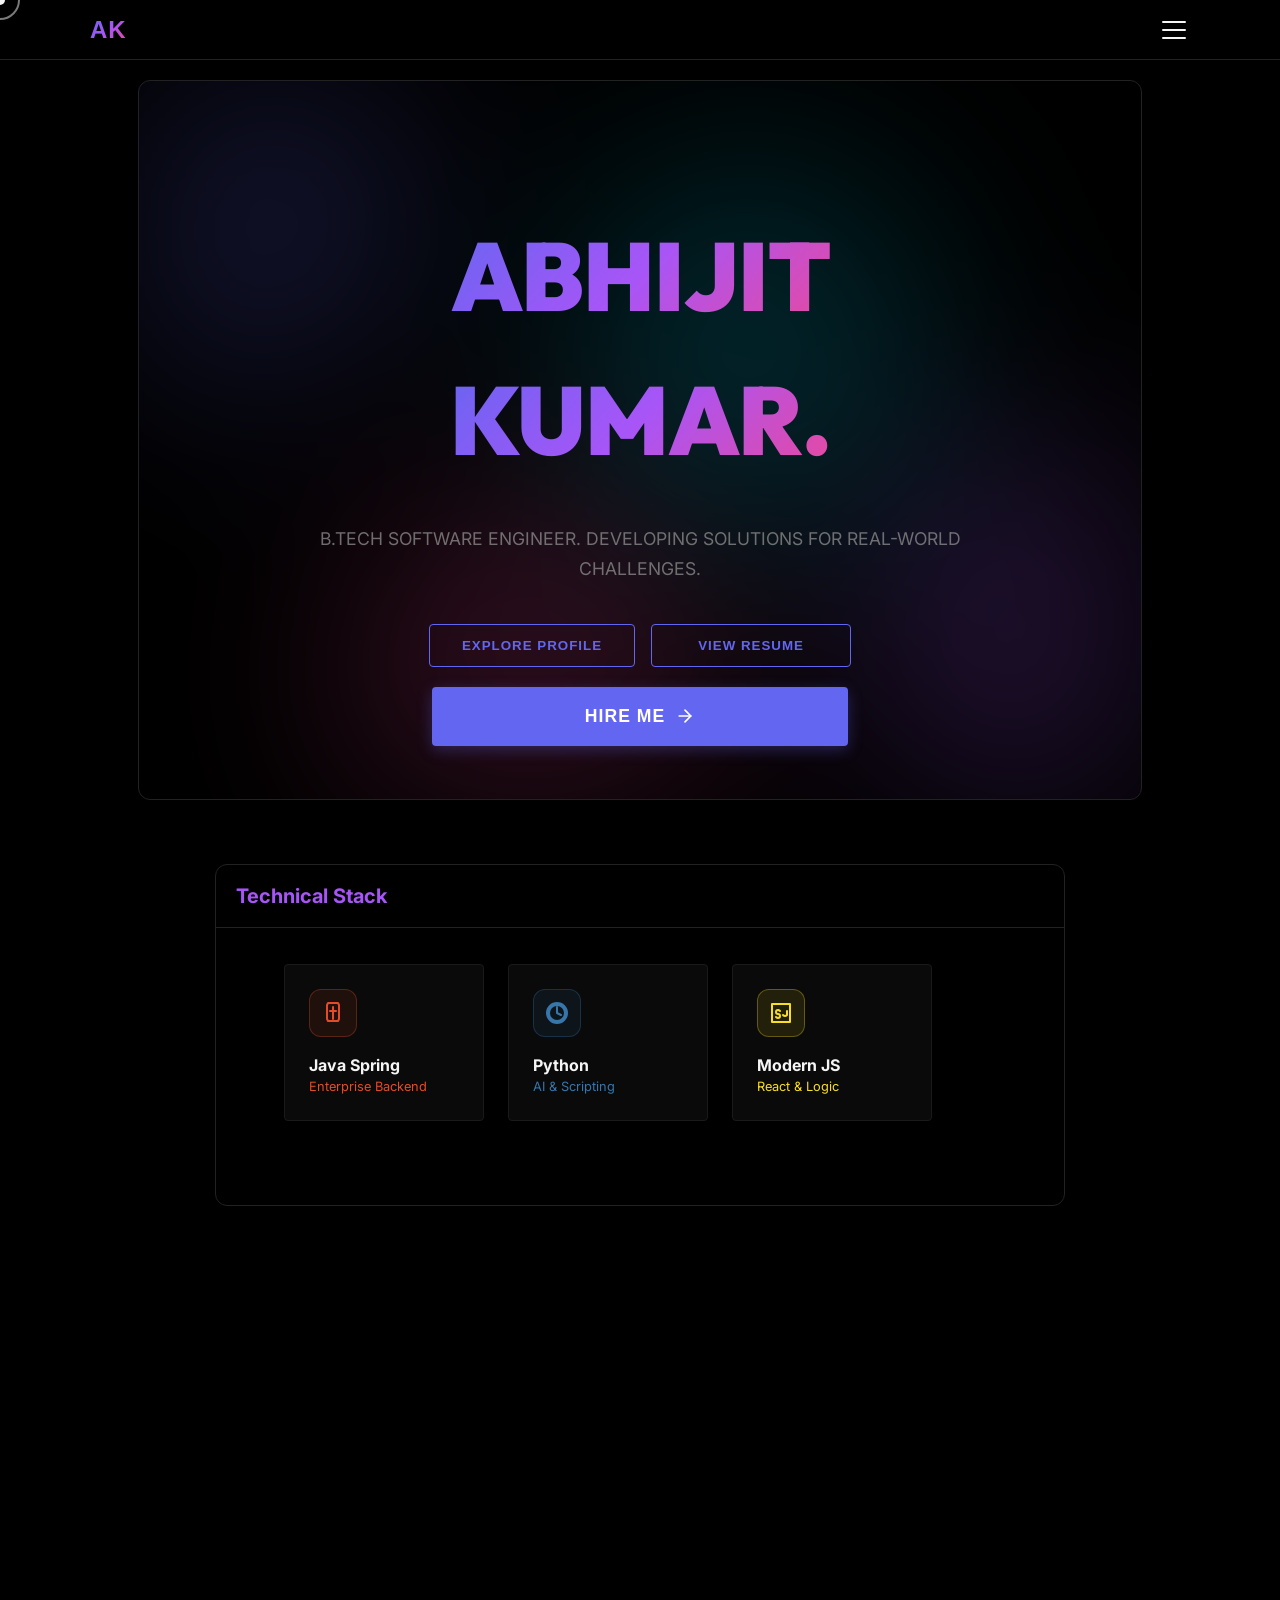
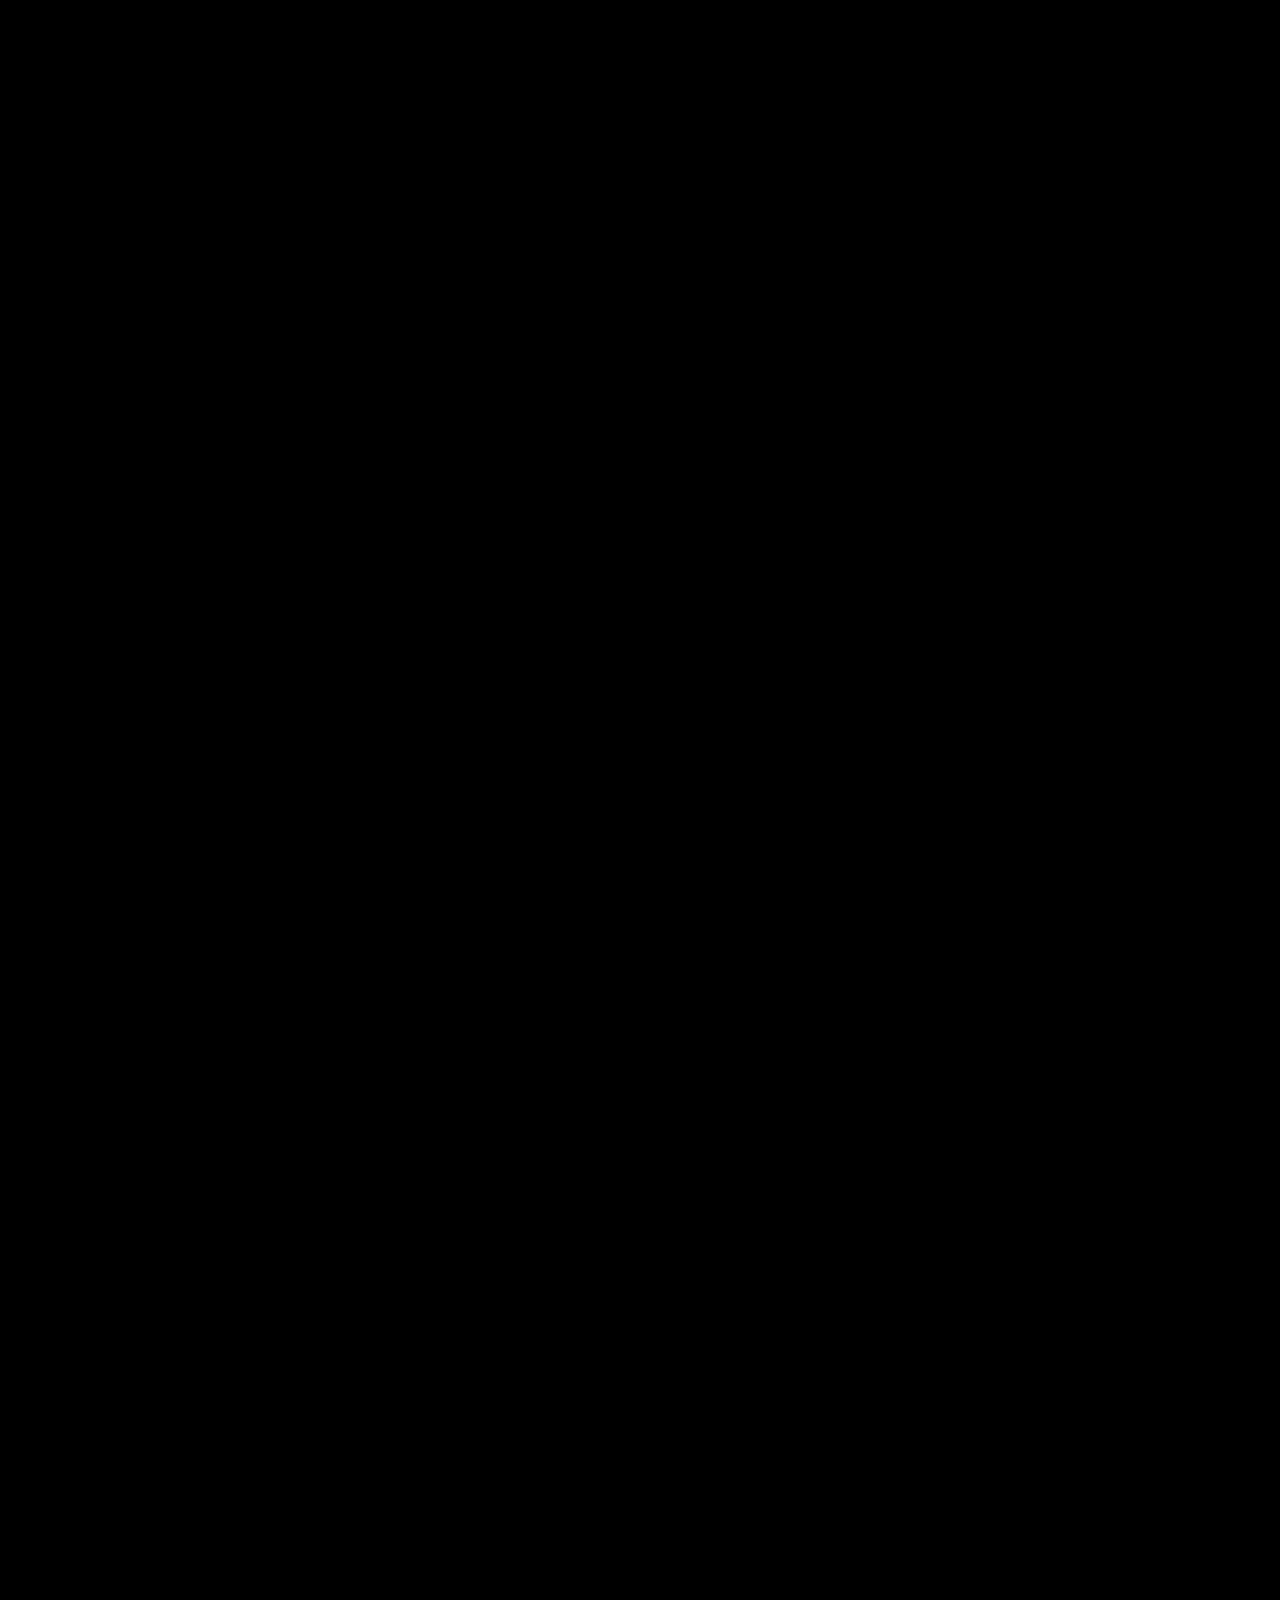
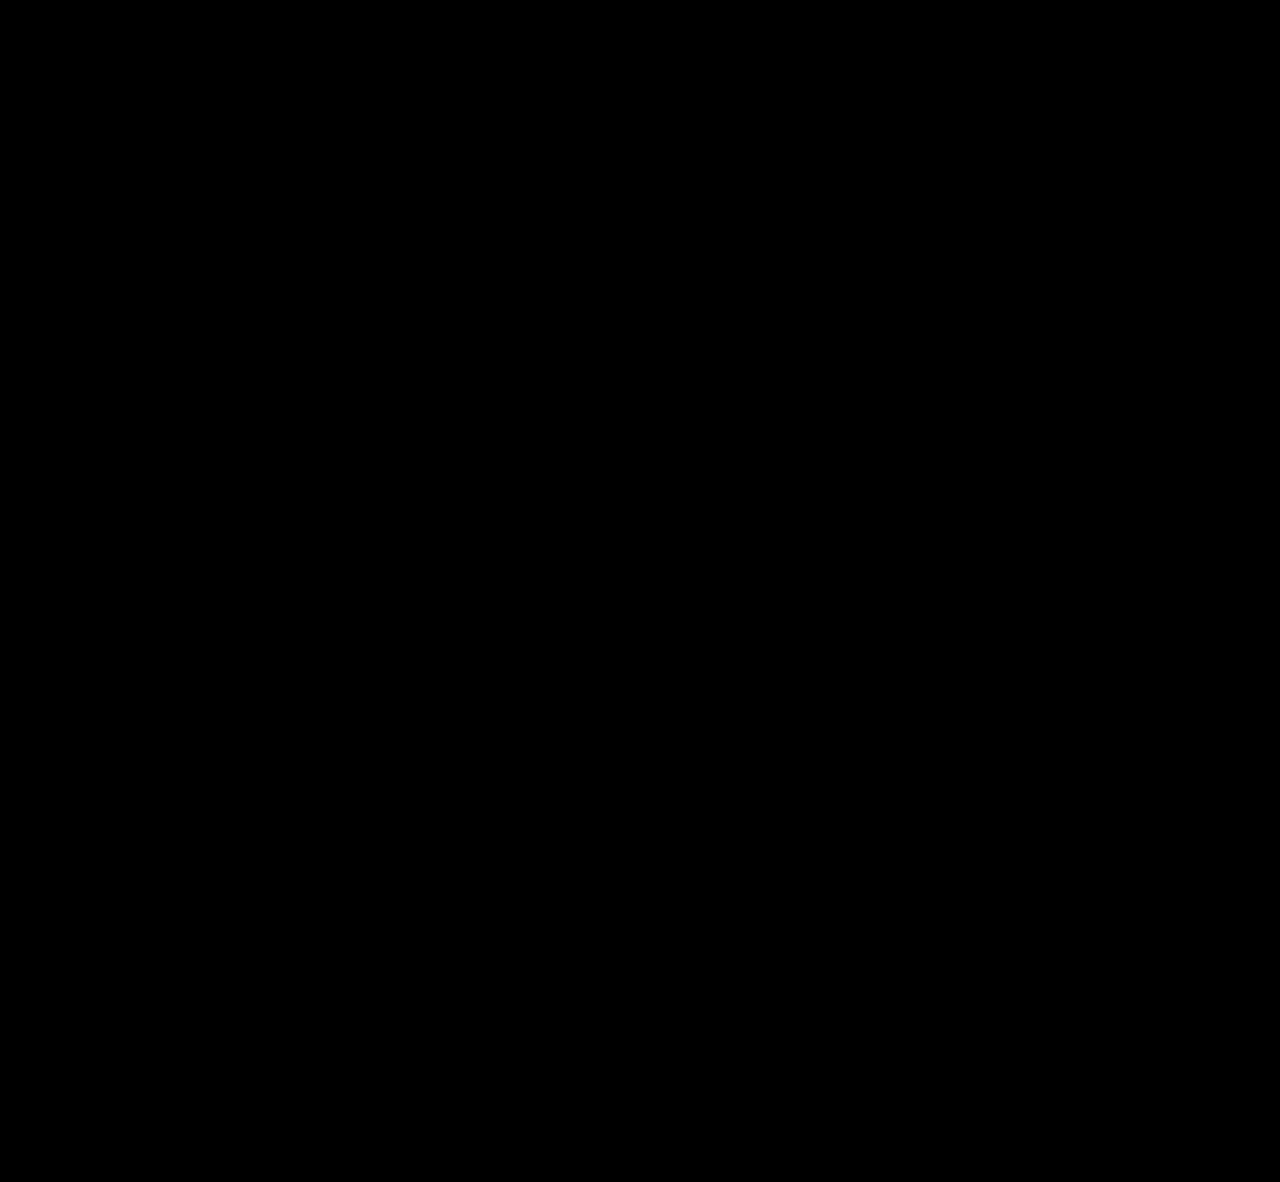
==== index.html @ a97228c0 "Add Bireena Info Tech Full Stack Developer internship certificate and projects (Enduring Welfare NGO" ====
<!DOCTYPE html>
<html lang="en">
<head>
    <meta charset="UTF-8">
    <meta name="viewport" content="width=device-width, initial-scale=1.0">
    <title>Abhijit Kumar | Software Engineer</title>
    <meta name="description" content="Professional Portfolio of Abhijit Kumar, Software Engineer">
    <link rel="stylesheet" href="index.css">
    
    <!-- Google Analytics (GA4) - Replace G-XXXXXXXXXX with your Tracking ID -->
    <!-- Place this code at the top of the <head> for best results -->
    <script async src="https://www.googletagmanager.com/gtag/js?id=G-XXXXXXXXXX"></script>
    <script>
      window.dataLayer = window.dataLayer || [];
      function gtag(){dataLayer.push(arguments);}
      gtag('js', new Date());
      gtag('config', 'G-XXXXXXXXXX');
    </script>

    <link rel="preconnect" href="https://fonts.googleapis.com">
    <link rel="preconnect" href="https://fonts.gstatic.com" crossorigin>
    <link href="https://fonts.googleapis.com/css2?family=Inter:wght@400;500;600;700;800&family=Playfair+Display:ital,wght@0,400;0,700;1,400&family=Outfit:wght@400;500;600;700;800&display=swap" rel="stylesheet">
</head>
<body class="theme-dark">
    <header class="top-nav">
        <div class="nav-container">
            <button class="logo" id="logoBtn" aria-label="View Profile">AK</button>
            <div class="nav-links">
                <!-- Hamburger Menu moved here -->
                <div class="hamburger-menu" id="hamburgerMenu">
                    <button class="hamburger-btn" id="hamburgerBtn" aria-label="Menu">
                        <span class="hamburger-line"></span>
                        <span class="hamburger-line"></span>
                        <span class="hamburger-line"></span>
                    </button>
                    <div class="hamburger-dropdown" id="hamburgerDropdown">
                        <button id="themeToggle" class="menu-action-btn" aria-label="Switch Theme">
                            <span class="theme-icon-light"><svg xmlns="http://www.w3.org/2000/svg" width="20" height="20" viewBox="0 0 24 24" fill="none" stroke="currentColor" stroke-width="2" stroke-linecap="round" stroke-linejoin="round"><circle cx="12" cy="12" r="5"></circle><line x1="12" y1="1" x2="12" y2="3"></line><line x1="12" y1="21" x2="12" y2="23"></line><line x1="4.22" y1="4.22" x2="5.64" y2="5.64"></line><line x1="18.36" y1="18.36" x2="19.78" y2="19.78"></line><line x1="1" y1="12" x2="3" y2="12"></line><line x1="21" y1="12" x2="23" y2="12"></line><line x1="4.22" y1="19.78" x2="5.64" y2="18.36"></line><line x1="18.36" y1="5.64" x2="19.78" y2="4.22"></line></svg></span>
                            <span class="theme-icon-dark"><svg xmlns="http://www.w3.org/2000/svg" width="20" height="20" viewBox="0 0 24 24" fill="none" stroke="currentColor" stroke-width="2" stroke-linecap="round" stroke-linejoin="round"><path d="M21 12.79A9 9 0 1 1 11.21 3 7 7 0 0 0 21 12.79z"></path></svg></span>
                            <span>Theme</span>
                        </button>
                        <button id="openCallbackBtnMenu" class="menu-action-btn" aria-label="Request Callback">
                            <svg xmlns="http://www.w3.org/2000/svg" width="20" height="20" viewBox="0 0 24 24" fill="none" stroke="currentColor" stroke-width="2" stroke-linecap="round" stroke-linejoin="round"><path d="M22 16.92v3a2 2 0 0 1-2.18 2 19.79 19.79 0 0 1-8.63-3.07 19.5 19.5 0 0 1-6-6 19.79 19.79 0 0 1-3.07-8.67A2 2 0 0 1 4.11 2h3a2 2 0 0 1 2 1.72 12.84 12.84 0 0 0 .7 2.81 2 2 0 0 1-.45 2.11L8.09 9.91a16 16 0 0 0 6 6l2.19-1.16a2 2 0 0 1 2.11-.45 12.84 12.84 0 0 0 2.81.7A2 2 0 0 1 22 18.92z"></path></svg>
                            <span>Callback</span>
                        </button>
                        <button id="resumeNavBtnMenu" class="menu-action-btn" aria-label="View Resume">
                            <svg xmlns="http://www.w3.org/2000/svg" width="20" height="20" viewBox="0 0 24 24" fill="none" stroke="currentColor" stroke-width="2" stroke-linecap="round" stroke-linejoin="round"><path d="M14 2H6a2 2 0 0 0-2 2v16a2 2 0 0 0 2 2h12a2 2 0 0 0 2-2V8z"></path><polyline points="14 2 14 8 20 8"></polyline><line x1="16" y1="13" x2="8" y2="13"></line><line x1="16" y1="17" x2="8" y2="17"></line><polyline points="10 9 9 9 8 9"></polyline></svg>
                            <span>Resume</span>
                        </button>
                    </div>
                </div>
            </div>
        </div>
    </header>

    <div class="app-layout">
        <!-- Hero Section (Full Width) -->
        <section class="feed-card hero hero-section">
            <div class="hero-mesh">
                <div class="mesh-ball"></div>
                <div class="mesh-ball"></div>
                <div class="mesh-ball"></div>
                <div class="mesh-ball"></div>
            </div>
            <div class="card-body hero-content">
                <h1 class="hero-title reveal-text">
                    <span class="line"><span>ABHIJIT</span></span>
                    <span class="line"><span>KUMAR.</span></span>
                </h1>
                <p class="hero-subtitle reveal-text delay-1">
                    B.TECH SOFTWARE ENGINEER. DEVELOPING SOLUTIONS FOR REAL-WORLD CHALLENGES.
                </p>
                <div class="hero-actions reveal-fade delay-2">
                    <div class="hero-secondary-row">
                        <button class="menu-btn" id="aboutNavBtnHero">EXPLORE PROFILE</button>
                        <button class="menu-btn" id="resumeNavBtnHero">VIEW RESUME</button>
                    </div>
                    <button class="menu-btn primary-action-large" id="hireMeBtnHero">
                        <span>HIRE ME</span>
                        <svg width="20" height="20" viewBox="0 0 24 24" fill="none" stroke="currentColor" stroke-width="2" stroke-linecap="round" stroke-linejoin="round" style="margin-left: 10px; transition: transform 0.3s ease;">
                            <line x1="5" y1="12" x2="19" y2="12"></line>
                            <polyline points="12 5 19 12 12 19"></polyline>
                        </svg>
                    </button>
                </div>
            </div>
        </section>

        <main class="feed-content">
            <!-- Technical Stack Card -->
            <section class="feed-card" id="skills">
                <div class="card-header">
                    <h2 style="font-size: 1.25rem;">Technical Stack</h2>
                </div>
                <div class="card-body">
                    <div class="dash-row">
                        <div class="dash-scroller">
                            <!-- Simplified App Cards for Feed -->
                            <div class="app-card" style="min-width: 200px; padding: 1.5rem;">
                                <div class="app-icon" style="width: 48px; height: 48px; border-radius: 12px; background: rgba(227, 76, 38, 0.1); border: 1px solid rgba(227, 76, 38, 0.3);">
                                    <svg width="24" height="24" viewBox="0 0 24 24" fill="none" stroke="#e34c26" stroke-width="2" stroke-linecap="round" stroke-linejoin="round"><path d="M7 2h10l1 2v14l-1 2H7l-1-2V4l1-2z"/><path d="M12 18V6"/><path d="M9 10h6"/></svg>
                                </div>
                                <div class="app-info">
                                    <h4 style="font-size: 1rem; font-weight: 700;">Java Spring</h4>
                                    <div class="app-dev" style="font-size: 0.8rem; color: #e34c26;">Enterprise Backend</div>
                                </div>
                            </div>
                            <div class="app-card" style="min-width: 200px; padding: 1.5rem;">
                                <div class="app-icon" style="width: 48px; height: 48px; border-radius: 12px; background: rgba(55, 118, 171, 0.1); border: 1px solid rgba(55, 118, 171, 0.3);">
                                    <svg width="24" height="24" viewBox="0 0 24 24" fill="none" stroke="#3776ab" stroke-width="2" stroke-linecap="round" stroke-linejoin="round"><path d="M12 2a10 10 0 1 0 10 10A10 10 0 0 0 12 2zm0 18a8 8 0 1 1 8-8 8 8 0 0 1-8 8z"/><path d="M12 6v6l4 2"/></svg>
                                </div>
                                <div class="app-info">
                                    <h4 style="font-size: 1rem; font-weight: 700;">Python</h4>
                                    <div class="app-dev" style="font-size: 0.8rem; color: #3776ab;">AI & Scripting</div>
                                </div>
                            </div>
                            <div class="app-card" style="min-width: 200px; padding: 1.5rem;">
                                <div class="app-icon" style="width: 48px; height: 48px; border-radius: 12px; background: rgba(247, 223, 30, 0.1); border: 1px solid rgba(247, 223, 30, 0.3);">
                                    <svg width="24" height="24" viewBox="0 0 24 24" fill="none" stroke="#f7df1e" stroke-width="2" stroke-linecap="round" stroke-linejoin="round"><path d="M3 3h18v18H3z"/><path d="M18 10v4s-1 1-2 1-2-1-2-1"/><path d="M11 10s-1-1-2-1-2 1-2 2 1 2 2 2h0c1 0 2 1 2 2s-1 2-2 2-2-1-2-1"/></svg>
                                </div>
                                <div class="app-info">
                                    <h4 style="font-size: 1rem; font-weight: 700;">Modern JS</h4>
                                    <div class="app-dev" style="font-size: 0.8rem; color: #f7df1e;">React & Logic</div>
                                </div>
                            </div>
                        </div>
                    </div>
                </div>
            </section>

            <!-- Experience Card -->
            <section class="feed-card" id="experience">
                <div class="card-header" style="display: flex; justify-content: space-between; align-items: center; flex-wrap: wrap; gap: 0.5rem;">
                    <h2 style="font-size: 1.25rem;">Experience</h2>
                    <span style="font-size: 0.75rem; color: var(--accent-color); font-weight: 600; background: rgba(99, 102, 241, 0.12); padding: 3px 10px; border-radius: 20px; border: 1px solid rgba(99, 102, 241, 0.3);">Verified Internship</span>
                </div>
                <div class="card-body">
                    <div style="padding: 1.5rem; border: 1px solid var(--card-border); border-radius: 12px; background: var(--glass-bg);">
                        <div style="display: flex; justify-content: space-between; align-items: flex-start; flex-wrap: wrap; gap: 1rem; margin-bottom: 1rem;">
                            <div>
                                <h3 style="font-size: 1.2rem; font-weight: 700; margin-bottom: 0.25rem;">Full Stack Developer Intern</h3>
                                <div style="color: var(--accent-color); font-weight: 600; font-size: 1.05rem;">Bireena Info Tech Co.</div>
                                <div style="color: var(--text-muted); font-size: 0.85rem; margin-top: 4px;">01 July 2026 – 30 August 2026 (2 Months) • Cert ID: BR2K26FSD031</div>
                            </div>
                            <div style="display: flex; gap: 0.6rem; flex-wrap: wrap;">
                                <button class="menu-btn" id="openBireenaModalBtn" style="padding: 0.5rem 1rem; font-size: 0.8rem; border-radius: 6px; cursor: pointer; display: inline-flex; align-items: center; gap: 0.4rem; background: rgba(99, 102, 241, 0.15); border: 1px solid var(--accent-color); color: var(--text-color);">
                                    <svg xmlns="http://www.w3.org/2000/svg" width="15" height="15" viewBox="0 0 24 24" fill="none" stroke="currentColor" stroke-width="2" stroke-linecap="round" stroke-linejoin="round"><circle cx="11" cy="11" r="8"></circle><line x1="21" y1="21" x2="16.65" y2="16.65"></line><line x1="11" y1="8" x2="11" y2="14"></line><line x1="8" y1="11" x2="14" y2="11"></line></svg>
                                    <span>Preview Certificate</span>
                                </button>
                                <a href="Bireena_Internship_Certificate.pdf" target="_blank" class="menu-btn" style="padding: 0.5rem 1rem; font-size: 0.8rem; border-radius: 6px; display: inline-flex; align-items: center; gap: 0.4rem; background: var(--glass-bg); border: 1px solid var(--card-border); color: var(--text-muted); text-decoration: none;">
                                    <svg xmlns="http://www.w3.org/2000/svg" width="15" height="15" viewBox="0 0 24 24" fill="none" stroke="currentColor" stroke-width="2" stroke-linecap="round" stroke-linejoin="round"><path d="M14 2H6a2 2 0 0 0-2 2v16a2 2 0 0 0 2 2h12a2 2 0 0 0 2-2V8z"></path><polyline points="14 2 14 8 20 8"></polyline><line x1="16" y1="13" x2="8" y2="13"></line><line x1="16" y1="17" x2="8" y2="17"></line><polyline points="10 9 9 9 8 9"></polyline></svg>
                                    <span>PDF</span>
                                </a>
                            </div>
                        </div>
                        <ul style="list-style-type: disc; padding-left: 1.5rem; color: var(--text-muted); font-size: 0.95rem;">
                            <li style="margin-bottom: 0.5rem;">Completed 2-month Full Stack Developer Internship with recognition for outstanding performance and dedication.</li>
                            <li style="margin-bottom: 0.5rem;">Developed full-stack web platform for <strong>Enduring Welfare Organisation NGO</strong> (community outreach, initiatives, and admin system).</li>
                            <li style="margin-bottom: 0.5rem;">Designed and implemented responsive web platform for <strong>Soohagan Silk</strong>.</li>
                        </ul>
                    </div>
                </div>
            </section>

            <!-- Projects Card -->
            <section class="feed-card" id="projects">
                <div class="card-header">
                    <h2 style="font-size: 1.25rem;">Selected Projects</h2>
                </div>
                <div class="card-body">
                    <div class="bento-grid">
                        <a href="https://student-dashboard-sage.vercel.app/" target="_blank" class="bento-item reveal-fade" style="transition-delay: 0.1s; display: block; grid-column: span 1; grid-row: span 2;">
                            <img src="https://images.unsplash.com/photo-1454165804606-c3d57bc86b40?auto=format&fit=crop&q=80" alt="Student Dashboard" class="item-image">
                            <div class="bento-overlay">
                                <span class="bento-tag">Web App</span>
                                <h3 style="font-size: 1.2rem; margin-top: 0.5rem; color: white;">Student Dashboard</h3>
                            </div>
                        </a>
                        <a href="https://she-can-foundation-app.vercel.app/" target="_blank" class="bento-item reveal-fade" style="transition-delay: 0.2s; display: block; grid-column: span 1; grid-row: span 2;">
                            <img src="https://images.unsplash.com/photo-1522202176988-66273c2fd55f?auto=format&fit=crop&q=80" alt="She Can Foundation App" class="item-image">
                            <div class="bento-overlay">
                                <span class="bento-tag">Web App</span>
                                <h3 style="font-size: 1.2rem; margin-top: 0.5rem; color: white;">She Can Foundation App</h3>
                            </div>
                        </a>
                        <a href="https://college-compass-iota.vercel.app/" target="_blank" class="bento-item reveal-fade" style="transition-delay: 0.3s; display: block; grid-column: span 1; grid-row: span 2;">
                            <img src="https://images.unsplash.com/photo-1541339907198-e08756dedf3f?auto=format&fit=crop&q=80" alt="College Compass" class="item-image">
                            <div class="bento-overlay">
                                <span class="bento-tag">Web App</span>
                                <h3 style="font-size: 1.2rem; margin-top: 0.5rem; color: white;">College Compass</h3>
                            </div>
                        </a>
                        <a href="https://abhijit-euon.free.nf/" target="_blank" class="bento-item reveal-fade" style="transition-delay: 0.4s; display: block; grid-column: span 1; grid-row: span 2;">
                            <img src="https://images.unsplash.com/photo-1555066931-4365d14bab8c?auto=format&fit=crop&q=80" alt="TaskMaster PHP Project" class="item-image">
                            <div class="bento-overlay">
                                <span class="bento-tag">Web App</span>
                                <h3 style="font-size: 1.2rem; margin-top: 0.5rem; color: white;">TaskMaster PHP System</h3>
                            </div>
                        </a>
                        <a href="https://upi-payment-app-puce.vercel.app/" target="_blank" class="bento-item reveal-fade" style="transition-delay: 0.5s; display: block; grid-column: span 1; grid-row: span 2;">
                            <img src="https://images.unsplash.com/photo-1556742049-0cfed4f6a45d?auto=format&fit=crop&q=80" alt="UPI Payment App" class="item-image">
                            <div class="bento-overlay">
                                <span class="bento-tag">Web App</span>
                                <h3 style="font-size: 1.2rem; margin-top: 0.5rem; color: white;">UPI Payment App</h3>
                            </div>
                        </a>
                    </div>
                </div>
            </section>

            <!-- Certifications Card -->
            <section class="feed-card" id="certs">
                <div class="card-header">
                    <h2 style="font-size: 1.25rem;">Certifications & Achievements</h2>
                </div>
                <div class="card-body">
                    <div class="cert-grid" style="grid-template-columns: 1fr; gap: 1rem; padding: 0;">
                        <!-- Bireena Internship Certificate -->
                        <div class="cert-card" style="padding: 1rem; gap: 1rem; display: flex; align-items: center; justify-content: space-between; flex-wrap: wrap;">
                            <div style="display: flex; align-items: center; gap: 1rem; flex: 1; min-width: 260px;">
                                <div class="cert-icon" style="width: 44px; height: 44px; border-radius: 10px; background: rgba(99, 102, 241, 0.15); border: 1px solid rgba(99, 102, 241, 0.3); display: flex; align-items: center; justify-content: center; flex-shrink: 0; color: var(--accent-color);">
                                    <svg xmlns="http://www.w3.org/2000/svg" width="22" height="22" viewBox="0 0 24 24" fill="none" stroke="currentColor" stroke-width="2" stroke-linecap="round" stroke-linejoin="round"><circle cx="12" cy="8" r="7"></circle><polyline points="8.21 13.89 7 23 12 20 17 23 15.79 13.88"></polyline></svg>
                                </div>
                                <div class="cert-info">
                                    <div style="display: flex; align-items: center; gap: 0.5rem; flex-wrap: wrap;">
                                        <h3 style="font-size: 1rem; font-weight: 700; margin: 0;">Full Stack Developer Internship</h3>
                                        <span style="font-size: 0.7rem; padding: 2px 6px; border-radius: 4px; background: rgba(99, 102, 241, 0.2); color: var(--accent-color); font-weight: 600;">BR2K26FSD031</span>
                                    </div>
                                    <p style="font-size: 0.82rem; margin-top: 0.2rem; margin-bottom: 0; color: var(--text-muted);">Bireena Info Tech Co. • Issued 03/09/2026 (ISO 9001:2015 & AICTE recognized)</p>
                                </div>
                            </div>
                            <div style="display: flex; gap: 0.5rem; align-items: center;">
                                <button class="menu-btn" id="openBireenaModalBtn2" style="padding: 0.4rem 0.8rem; font-size: 0.75rem; border-radius: 6px; cursor: pointer; border: 1px solid var(--accent-color); background: rgba(99, 102, 241, 0.1); color: var(--accent-color);">Preview</button>
                                <a href="Bireena_Internship_Certificate.pdf" target="_blank" class="cert-link" style="font-size: 0.75rem; padding: 0.4rem 0.8rem; border-radius: 6px; border: 1px solid var(--card-border); background: var(--glass-bg); color: var(--text-color); display: inline-flex; align-items: center; gap: 4px; text-decoration: none;">PDF ↗</a>
                            </div>
                        </div>
                        <!-- New Cert -->
                        <a href="https://www.naukri.com/campus/certificates/nc_ai_ncat_participation_may_2026/v0/6a19a32ee34d6b76d03a00de?utm_source=certificate&utm_medium=copy&utm_campaign=6a19a32ee34d6b76d03a00de" target="_blank" class="cert-card" style="padding: 1rem; gap: 1rem;">
                            <div class="cert-icon" style="width: 40px; height: 40px;">
                                <svg xmlns="http://www.w3.org/2000/svg" width="20" height="20" viewBox="0 0 24 24" fill="none" stroke="currentColor" stroke-width="2" stroke-linecap="round" stroke-linejoin="round"><circle cx="12" cy="8" r="7"></circle><polyline points="8.21 13.89 7 23 12 20 17 23 15.79 13.88"></polyline></svg>
                            </div>
                            <div class="cert-info">
                                <h3 style="font-size: 1rem;">NCAT AI Participation</h3>
                                <p style="font-size: 0.8rem; margin-bottom: 0.2rem;">Naukri Campus</p>
                                <span class="cert-link" style="font-size: 0.7rem;">View →</span>
                            </div>
                        </a>
                        <!-- Cert 1 -->
                        <a href="https://verify.skilljar.com/c/as6feweidp5k" target="_blank" class="cert-card" style="padding: 1rem; gap: 1rem;">
                            <div class="cert-icon" style="width: 40px; height: 40px;">
                                <svg xmlns="http://www.w3.org/2000/svg" width="20" height="20" viewBox="0 0 24 24" fill="none" stroke="currentColor" stroke-width="2" stroke-linecap="round" stroke-linejoin="round"><path d="M22 10v6M2 10l10-5 10 5-10 5z"></path><path d="M6 12v5c3 3 9 3 12 0v-5"></path></svg>
                            </div>
                            <div class="cert-info">
                                <h3 style="font-size: 1rem;">AI Fluency for Students</h3>
                                <p style="font-size: 0.8rem; margin-bottom: 0.2rem;">Skilljar</p>
                                <span class="cert-link" style="font-size: 0.7rem;">View →</span>
                            </div>
                        </a>
                        <!-- Cert 2 -->
                        <a href="https://www.testdome.com/certificates/ae6193798d3343188b459499fd7c4728" target="_blank" class="cert-card" style="padding: 1rem; gap: 1rem;">
                            <div class="cert-icon" style="width: 40px; height: 40px;">
                                <svg xmlns="http://www.w3.org/2000/svg" width="20" height="20" viewBox="0 0 24 24" fill="none" stroke="currentColor" stroke-width="2" stroke-linecap="round" stroke-linejoin="round"><path d="M21.21 15.89A10 10 0 1 1 8 2.83"></path><path d="M22 12A10 10 0 0 0 12 2v10z"></path></svg>
                            </div>
                            <div class="cert-info">
                                <h3 style="font-size: 1rem;">Power BI Certification</h3>
                                <p style="font-size: 0.8rem; margin-bottom: 0.2rem;">TestDome / Silver Level</p>
                                <span class="cert-link" style="font-size: 0.7rem;">View →</span>
                            </div>
                        </a>
                        <!-- Cert 3 -->
                        <a href="DATA_STRUCTURES_WITH_C.pdf" target="_blank" class="cert-card" style="padding: 1rem; gap: 1rem;">
                            <div class="cert-icon" style="width: 40px; height: 40px;">
                                <svg xmlns="http://www.w3.org/2000/svg" width="20" height="20" viewBox="0 0 24 24" fill="none" stroke="currentColor" stroke-width="2" stroke-linecap="round" stroke-linejoin="round"><path d="M22 19a2 2 0 0 1-2 2H4a2 2 0 0 1-2-2V5a2 2 0 0 1 2-2h5l2 3h9a2 2 0 0 1 2 2z"></path></svg>
                            </div>
                            <div class="cert-info">
                                <h3 style="font-size: 1rem;">Data Structures & Algorithms</h3>
                                <p style="font-size: 0.8rem; margin-bottom: 0.2rem;">IIT Kanpur / Verified Certificate</p>
                                <span class="cert-link" style="font-size: 0.7rem;">View PDF →</span>
                            </div>
                        </a>
                        <!-- Cert 4 -->
                        <a href="https://verify.skilljar.com/c/d6q5dm5xwsok" target="_blank" class="cert-card" style="padding: 1rem; gap: 1rem;">
                            <div class="cert-icon" style="width: 40px; height: 40px;">
                                <svg xmlns="http://www.w3.org/2000/svg" width="20" height="20" viewBox="0 0 24 24" fill="none" stroke="currentColor" stroke-width="2" stroke-linecap="round" stroke-linejoin="round"><circle cx="12" cy="12" r="10"></circle><path d="M12 8v4"></path><path d="M12 16h.01"></path></svg>
                            </div>
                            <div class="cert-info">
                                <h3 style="font-size: 1rem;">Claude 101 Certification</h3>
                                <p style="font-size: 0.8rem; margin-bottom: 0.2rem;">Anthropic / Skilljar</p>
                                <span class="cert-link" style="font-size: 0.7rem;">Verify →</span>
                            </div>
                        </a>
                    </div>
                </div>
            </section>
            <!-- Replaced sections below -->
            <!-- Analytics Dashboard (moved from sidebar) -->
            <section class="feed-card">
                <div class="card-header">
                    <h3 style="font-size: 1rem;">Analytics Dashboard</h3>
                </div>
                <div class="card-body">
                    <div class="dash-row" style="margin-bottom: 1rem;">
                        <div class="stat-item">
                            <span>GitHub Contributions</span>
                            <span class="stat-value">842</span>
                        </div>
                        <div style="height: 4px; background: #30363d; border-radius: 2px; margin-top: 8px;">
                            <div style="width: 80%; height: 100%; background: var(--primary-gradient); border-radius: 2px;"></div>
                        </div>
                    </div>
                    <div class="dash-row">
                        <div class="stat-item">
                            <span>Skill Proficiency</span>
                            <span class="stat-value">92%</span>
                        </div>
                        <div style="height: 4px; background: #30363d; border-radius: 2px; margin-top: 8px;">
                            <div style="width: 92%; height: 100%; background: var(--secondary-gradient); border-radius: 2px;"></div>
                        </div>
                    </div>
                </div>
            </section>

            <section class="feed-card">
                <div class="card-header">
                    <h3 style="font-size: 1rem;">Let's Connect</h3>
                </div>
                <div class="card-body">
                    <p style="font-size: 0.85rem; color: var(--text-muted); margin-bottom: 1rem;">Open to opportunities and collaboration.</p>
                    <button class="menu-btn" id="contactNavBtn" style="width: 100%; padding: 0.8rem; border: 1px solid var(--card-border); background: var(--glass-bg); color: var(--text-color); border-radius: 8px; cursor: pointer;">Contact Info</button>
                </div>
            </section>
        </main>
    </div>

    <!-- Modal Base Overlays -->
    <!-- The About Modal -->
    <div class="about-modal" id="aboutModal">
        <div class="modal-overlay" id="modalOverlay"></div>
        <div class="modal-content">
            <button class="modal-close" id="modalClose">&times;</button>
            <div class="modal-body">
                <div class="modal-image">
                    <img src="profile.jpg" alt="Abhijit Kumar" id="profileImage">
                </div>
                <div class="modal-info">
                    <h3 class="modal-name">Abhijit Kumar</h3>
                    <p class="modal-bio">Aspiring Software Engineer pursuing B.Tech in Computer Science with strong academic performance. Interested in applying programming knowledge to develop solutions for real-world challenges. Skilled in analytical thinking, problem-solving, and continuous learning.</p>
                    <div class="modal-details">
                        <div class="detail-group">
                            <h4>Education</h4>
                            <p>B.Tech in CSE<br>Mangalmay Institute of Technology<br>2024 - 2028</p>
                        </div>
                        <div class="detail-group">
                            <h4>Skills</h4>
                            <p>C, Java, Python, C++, HTML, Tailwind CSS, JS, Spring Boot, MySQL, Microsoft Power BI</p>
                        </div>
                    </div>
                </div>
            </div>
        </div>
    </div>

    <!-- Callback Modal -->
    <div class="about-modal" id="callbackModal">
        <div class="modal-overlay"></div>
        <div class="modal-content" style="max-width: 500px; max-height: 85vh; overflow-y: auto; padding: 0;">
            <button class="modal-close tooltip-close" style="top: 15px; right: 20px;">&times;</button>
            
            <div style="padding: 2.5rem 2rem;">
                <h2 class="section-title" style="margin-bottom: 0.5rem; border: none; font-size: 2rem; background: var(--text-gradient); -webkit-background-clip: text; -webkit-text-fill-color: transparent; background-clip: text;">Hire me form</h2>
                <p style="color: var(--text-muted); margin-bottom: 2rem; font-size: 0.9rem;">Fill out this brief form to start our collaboration.</p>
                
                <form id="googleHireMeForm" class="callback-form" action="https://docs.google.com/forms/d/e/1FAIpQLSf5RJboWZM5Mke0BjrHjiFB9pN4AtQqiIjN-tirnK740-Ofyg/formResponse" method="POST" target="hidden_iframe">
                    <!-- Required Hidden Fields -->
                    <input type="hidden" name="fvv" value="1">
                    <input type="hidden" name="pageHistory" value="0">
                    
                    <!-- Section 1: Contact Details -->
                    <div class="form-section">
                        <h3 class="form-section-head">Contact Details</h3>
                        <div class="form-group">
                            <label for="gh-name">Full Name *</label>
                            <input type="text" id="gh-name" name="entry.983177884" required placeholder="John Doe">
                        </div>
                        <div class="form-group">
                            <label for="gh-company">Company / Organization *</label>
                            <input type="text" id="gh-company" name="entry.1670445953" required placeholder="Company Name">
                        </div>
                        <div class="form-row">
                            <div class="form-group">
                                <label for="gh-email">Email Address *</label>
                                <input type="email" id="gh-email" name="entry.786384584" required placeholder="email@example.com">
                            </div>
                            <div class="form-group">
                                <label for="gh-phone">Phone (Optional)</label>
                                <input type="tel" id="gh-phone" name="entry.898887050" placeholder="+1 234 567 8900">
                            </div>
                        </div>
                    </div>

                    <!-- Section 2: Project Specifications -->
                    <div class="form-section">
                        <h3 class="form-section-head">Project Specifications</h3>
                        <div class="form-group">
                            <label>Services Required *</label>
                            <div class="custom-checkbox-group">
                                <label class="custom-check"><input type="checkbox" name="entry.1051866796" value="Web Design & Development"><span>Web Development</span></label>
                                <label class="custom-check"><input type="checkbox" name="entry.1051866796" value="Mobile App Development (iOS/Android)"><span>Mobile Apps</span></label>
                                <label class="custom-check"><input type="checkbox" name="entry.1051866796" value="Graphic Design/Branding"><span>Branding</span></label>
                                <label class="custom-check"><input type="checkbox" name="entry.1051866796" value="UI/UX Consulting"><span>UI/UX</span></label>
                                <label class="custom-check"><input type="checkbox" name="entry.1051866796" value="Content Creation/Copywriting"><span>Copywriting</span></label>
                                <label class="custom-check"><input type="checkbox" name="entry.1051866796" value="Other (Please specify in the project details)"><span>Other</span></label>
                            </div>
                        </div>

                        <div class="form-row">
                            <div class="form-group">
                                <label for="gh-date">Target Start Date *</label>
                                <input type="date" id="gh-date" name="entry.882750652" required>
                            </div>
                            <div class="form-group">
                                <label for="gh-source">How did you find me? *</label>
                                <select id="gh-source" name="entry.1382459980" required>
                                    <option value="" disabled selected>Select option</option>
                                    <option value="Referral from a contact">Referral</option>
                                    <option value="Social Media (LinkedIn, Instagram, etc.)">Social Media</option>
                                    <option value="Search Engine (Google, Bing, etc.)">Search Engine</option>
                                    <option value="Online Portfolio Site (Behance, Dribbble, etc.)">Online Portfolio</option>
                                    <option value="Former Client">Former Client</option>
                                    <option value="Other">Other</option>
                                </select>
                            </div>
                        </div>
                    </div>

                    <!-- Section 3: Timeline & Budget -->
                    <div class="form-section">
                        <h3 class="form-section-head">Timeline & Budget</h3>
                        <div class="form-group">
                            <label>Project Budget *</label>
                            <div class="custom-radio-group">
                                <label class="custom-radio"><input type="radio" name="entry.1178728037" value="Under $500" required><span>Under $500</span></label>
                                <label class="custom-radio"><input type="radio" name="entry.1178728037" value="$500 - $2,500"><span>$500-$2.5k</span></label>
                                <label class="custom-radio"><input type="radio" name="entry.1178728037" value="$2,501 - $7,000"><span>$2.5k-$7k</span></label>
                                <label class="custom-radio"><input type="radio" name="entry.1178728037" value="I'm not sure yet / Requesting a quote"><span>Not sure</span></label>
                            </div>
                        </div>

                        <div class="form-group">
                            <div style="display: flex; justify-content: space-between; align-items: center; margin-bottom: 0.5rem;">
                                <label>Urgency Level (1-10) *</label>
                                <span id="urgencyValue" style="color: var(--accent-color); font-weight: 700; font-size: 0.8rem;">5 - Normal</span>
                            </div>
                            <input type="range" id="gh-urgency" name="entry.1271196650" min="1" max="10" value="5" class="custom-slider">
                        </div>
                    </div>

                    <!-- Section 4: Project Info -->
                    <div class="form-section" style="border: none;">
                        <h3 class="form-section-head">Additional Information</h3>
                        <div class="form-group" style="margin-bottom: 0;">
                            <label for="gh-info">Project Details *</label>
                            <textarea id="gh-info" name="entry.1947214904" required placeholder="Tell me about your project, goals, and any specific requirements..." style="resize: none; height: 100px;"></textarea>
                        </div>
                    </div>
                    
                    <button type="submit" class="submit-btn hire-submit-btn" style="width: 100%; padding: 1.1rem; background: var(--primary-gradient); color: white; border: none; border-radius: 8px; font-weight: 700; font-size: 1rem; margin-top: 2rem; cursor: pointer; transition: all 0.3s ease;">
                        SEND INQUIRY
                    </button>
                </form>
            </div>

            <!-- Success Message Overlay -->
            <div id="formSuccessMessage" class="form-success-overlay" style="display: none;">
                <div class="success-content">
                    <div class="success-icon">✓</div>
                    <h3>Success!</h3>
                    <p>Your inquiry has been sent to my Google Form. I'll review it and reach out shortly.</p>
                    <button class="menu-btn" onclick="document.getElementById('callbackModal').classList.remove('active'); document.body.style.overflow = '';">CLOSE</button>
                </div>
            </div>
        </div>
    </div>

    <!-- Resume Modal -->
    <div class="about-modal" id="resumeModal">
        <div class="modal-overlay"></div>
        <div class="modal-content resume-modal-content">
            <button class="modal-close">&times;</button>
            <div class="resume-container">
                <header class="resume-header">
                    <h1>ABHIJIT KUMAR</h1>
                    <p class="resume-subtitle">Software Engineer</p>
                </header>
                
                <div class="resume-grid">
                    <aside class="resume-sidebar">
                        <section class="resume-section">
                            <h3>CONTACT</h3>
                            <ul class="resume-contact-list">
                                <li><span class="icon">📧</span> work.abhijit.27@gmail.com</li>
                                <li><span class="icon">📍</span> Greater Noida, UP</li>
                                <li><span class="icon">🔗</span> <a href="https://www.linkedin.com/in/abhijit-kumar-713827284" target="_blank">linkedin.com/abhijit-kumar</a></li>
                                <li><span class="icon">🐙</span> <a href="https://github.com/Abhijiteuon" target="_blank">github.com/Abhijiteuon</a></li>
                            </ul>
                        </section>

                        <section class="resume-section">
                            <h3>EDUCATION</h3>
                            <p><strong>Mangalmay Institute of Engineering and Technology, Aktu</strong></p>
                            <p>2024 - 2028</p>
                            <p>B.Tech in CSE</p>
                        </section>

                        <section class="resume-section">
                            <h3>AWARDS & CERTIFICATIONS</h3>
                            <ul class="resume-list">
                                <li>Full Stack Developer Internship Certificate (Bireena Info Tech Co. - BR2K26FSD031)</li>
                                <li>NCAT AI Participation (Naukri Campus)</li>
                                <li>AI fluency for students</li>
                                <li>Power BI Certification (TestDome)</li>
                                <li>C Programming Certification (TestDome)</li>
                            </ul>
                        </section>
                    </aside>

                    <article class="resume-main">
                        <section class="resume-section">
                            <h3>PROFILE</h3>
                            <p>Aspiring Software Engineer pursuing B.Tech in Computer Science with strong academic performance. Interested in applying programming knowledge to develop solutions for real-world challenges. Skilled in analytical thinking, problem-solving, and continuous learning. Seeking opportunities to grow as a developer and contribute to impactful software projects.</p>
                        </section>

                        <section class="resume-section">
                            <h3>SKILLS</h3>
                            <div class="resume-skills-grid">
                                <div>
                                    <h4>Programming Languages:</h4>
                                    <p>C (TestDome Certified, DSA), Java (OOPS), Python, C++</p>
                                </div>
                                <div>
                                    <h4>Web & Backend Development:</h4>
                                    <p>HTML5, Tailwind CSS, Spring Boot</p>
                                </div>
                                <div>
                                    <h4>Database:</h4>
                                    <p>MySQL</p>
                                </div>
                                <div>
                                    <h4>Development Tools / IDEs:</h4>
                                    <p>Visual Studio Code, IntelliJ IDEA, Antigravity, Anaconda</p>
                                </div>
                                <div>
                                    <h4>Version Control:</h4>
                                    <p>Git</p>
                                </div>
                                <div>
                                    <h4>Data Visualization & Analytics:</h4>
                                    <p>Microsoft Power BI</p>
                                </div>
                                <div>
                                    <h4>Soft Skills:</h4>
                                    <p>Problem Solving, Analytical Thinking, Communication Skills, Team Collaboration, Adaptability, Time Management</p>
                                </div>
                            </div>
                        </section>

                        <section class="resume-section">
                            <h3>EXPERIENCE</h3>
                            <div class="resume-project">
                                <h4>Full Stack Developer Intern</h4>
                                <p class="project-tags">Bireena Info Tech Co. | Jul 2026 – Aug 2026 (2 Months)</p>
                                <ul class="resume-list">
                                    <li>Completed 2-month Full Stack Developer Internship with outstanding performance.</li>
                                    <li>Engineered web portal and admin management system for Enduring Welfare Organisation NGO.</li>
                                    <li>Designed and developed responsive web platform for Soohagan Silk.</li>
                                    <li>Certificate Credential ID: BR2K26FSD031</li>
                                </ul>
                            </div>
                        </section>

                        <section class="resume-section">
                            <h3>PROJECTS</h3>
                            <div class="resume-project">
                                <h4>Student Dashboard</h4>
                                <p class="project-tags">Web Application, Frontend, Dashboard</p>
                                <ul class="resume-list">
                                    <li>Developed a comprehensive live student dashboard for analytics and management.</li>
                                    <li>Built with modern frontend technologies focusing on UX and responsiveness.</li>
                                    <li><a href="https://student-dashboard-sage.vercel.app/" target="_blank" style="color: var(--clr-vibrant-4); text-decoration: underline;">View Live Project</a></li>
                                </ul>
                            </div>
                            <div class="resume-project" style="margin-top: 1.5rem;">
                                <h4>She Can Foundation App</h4>
                                <p class="project-tags">Web Application, Frontend, Community Platform</p>
                                <ul class="resume-list">
                                    <li>Built an interactive web application for the She Can Foundation.</li>
                                    <li>Designed an intuitive UI to support community engagement and foundation goals.</li>
                                    <li><a href="https://she-can-foundation-app.vercel.app/" target="_blank" style="color: var(--clr-vibrant-4); text-decoration: underline;">View Live Project</a></li>
                                </ul>
                            </div>
                            <div class="resume-project" style="margin-top: 1.5rem;">
                                <h4>College Compass</h4>
                                <p class="project-tags">Web Application, Data Analytics, Platform</p>
                                <ul class="resume-list">
                                    <li>Developed a comprehensive college discovery and compensation intelligence platform.</li>
                                    <li>Built an organized, ledger-style dashboard for comparing admission cutoffs and verified placements.</li>
                                    <li><a href="https://college-compass-iota.vercel.app/" target="_blank" style="color: var(--clr-vibrant-4); text-decoration: underline;">View Live Project</a></li>
                                </ul>
                            </div>
                            <div class="resume-project" style="margin-top: 1.5rem;">
                                <h4>TaskMaster PHP System</h4>
                                <p class="project-tags">Web Application, Backend, PHP, SQLite</p>
                                <ul class="resume-list">
                                    <li>Developed a secure PHP task management system showcasing core backend development concepts.</li>
                                    <li>Implemented zero-configuration SQLite database, bcrypt password hashing, and XSS protection.</li>
                                    <li><a href="https://abhijit-euon.free.nf/" target="_blank" style="color: var(--clr-vibrant-4); text-decoration: underline;">View Live Project</a></li>
                                </ul>
                            </div>
                            <div class="resume-project" style="margin-top: 1.5rem;">
                                <h4>UPI Payment App</h4>
                                <p class="project-tags">Web Application, Frontend, Payment Interface</p>
                                <ul class="resume-list">
                                    <li>Developed a responsive UPI payment application interface.</li>
                                    <li>Focused on modern UI/UX design principles and interactive components.</li>
                                    <li><a href="https://upi-payment-app-puce.vercel.app/" target="_blank" style="color: var(--clr-vibrant-4); text-decoration: underline;">View Live Project</a></li>
                                </ul>
                            </div>
                        </section>
                    </article>
                </div>
            </div>
        </div>
    </div>

    <!-- Profile Modal (Moved from sidebar) -->
    <div class="about-modal" id="profilePopup">
        <div class="modal-overlay"></div>
        <div class="modal-content" style="max-width: 400px; padding: 0;">
            <button class="modal-close">&times;</button>
            <div class="profile-card" style="border: none;">
                <div class="profile-avatar-wrapper" style="padding-top: 3rem;">
                    <img src="profile.jpg" alt="Abhijit Kumar" class="profile-avatar" style="width: 100px; height: 100px;">
                </div>
                <div class="profile-info" style="padding: 1.5rem;">
                    <h2 class="profile-name" style="font-size: 1.5rem;">Abhijit Kumar</h2>
                    <p class="profile-headline" style="font-size: 1rem;">Software Engineer @ Aspiring</p>
                </div>
                <div class="profile-stats" style="padding: 1.5rem; background: var(--glass-bg);">
                    <div class="stat-item" style="margin-bottom: 0.5rem;">
                        <span>Profile views</span>
                        <span class="stat-value" id="profile-views-count" style="font-size: 1.1rem;">0</span>
                    </div>
                    <div class="stat-item">
                        <span>Post impressions</span>
                        <span class="stat-value" style="font-size: 1.1rem;">856</span>
                    </div>
                </div>
                <div style="padding: 1.5rem;">
                    <a href="https://www.linkedin.com/in/abhijit-kumar-713827284" target="_blank" class="menu-btn" style="width: 100%; padding: 1rem; background: #0077b5; color: white; border: none; border-radius: 8px; font-weight: 600; cursor: pointer; text-decoration: none; display: block; text-align: center;">View LinkedIn</a>
                </div>
            </div>
        </div>
    </div>

    <!-- Contact Modal -->
    <div class="about-modal" id="contactModal">
        <div class="modal-overlay"></div>
        <div class="modal-content">
            <button class="modal-close tooltip-close">&times;</button>
            <div class="footer-content" style="padding: 4rem 0;">
                <h2 style="font-family: var(--font-heading); font-size: 2rem; margin-bottom: 1rem; color: #888;">Drop a line</h2>
                <a href="mailto:work.abhijit.27@gmail.com" class="footer-email">work.abhijit.27@gmail.com</a>
                <div class="social-links" style="margin-top: 3rem; display: flex; flex-direction: row; gap: 2rem; justify-content: center; flex-wrap: wrap;">
                    <a href="https://www.linkedin.com/in/abhijit-kumar-713827284" target="_blank" style="display: flex; align-items: center; gap: 0.75rem; border: 1px solid var(--card-border); padding: 0.5rem 1rem; border-radius: 4px;">
                        <svg xmlns="http://www.w3.org/2000/svg" width="20" height="20" viewBox="0 0 24 24" fill="none" stroke="currentColor" stroke-width="2" stroke-linecap="round" stroke-linejoin="round"><path d="M16 8a6 6 0 0 1 6 6v7h-4v-7a2 2 0 0 0-2-2 2 2 0 0 0-2 2v7h-4v-7a6 6 0 0 1 6-6z"></path><rect x="2" y="9" width="4" height="12"></rect><circle cx="4" cy="4" r="2"></circle></svg>
                        LinkedIn
                    </a>
                    <a href="https://github.com/Abhijiteuon" target="_blank" style="display: flex; align-items: center; gap: 0.75rem; border: 1px solid var(--card-border); padding: 0.5rem 1rem; border-radius: 4px;">
                        <svg xmlns="http://www.w3.org/2000/svg" width="20" height="20" viewBox="0 0 24 24" fill="none" stroke="currentColor" stroke-width="2" stroke-linecap="round" stroke-linejoin="round"><path d="M9 19c-5 1.5-5-2.5-7-3m14 6v-3.87a3.37 3.37 0 0 0-.94-2.61c3.14-.35 6.44-1.54 6.44-7A5.44 5.44 0 0 0 20 4.77 5.07 5.07 0 0 0 19.91 1S18.73.65 16 2.48a13.38 13.38 0 0 0-7 0C6.27.65 5.09 1 5.09 1A5.07 5.07 0 0 0 5 4.77a5.44 5.44 0 0 0-1.5 3.78c0 5.42 3.3 6.61 6.44 7A3.37 3.37 0 0 0 9 18.13V22"></path></svg>
                        GitHub
                    </a>
                    <a href="https://www.instagram.com/abhijit_euon?utm_source=ig_web_button_share_sheet&igsh=ZDNlZDc0MzIxNw==" target="_blank" style="display: flex; align-items: center; gap: 0.75rem; border: 1px solid var(--card-border); padding: 0.5rem 1rem; border-radius: 4px;">
                        <svg xmlns="http://www.w3.org/2000/svg" width="20" height="20" viewBox="0 0 24 24" fill="none" stroke="currentColor" stroke-width="2" stroke-linecap="round" stroke-linejoin="round"><rect x="2" y="2" width="20" height="20" rx="5" ry="5"></rect><path d="M16 11.37A4 4 0 1 1 12.63 8 4 4 0 0 1 16 11.37z"></path><line x1="17.5" y1="6.5" x2="17.51" y2="6.5"></line></svg>
                        Instagram
                    </a>
                </div>
            </div>
        </div>
    </div>

    <!-- Bireena Certificate Preview Modal -->
    <div class="about-modal" id="bireenaCertModal">
        <div class="modal-overlay"></div>
        <div class="modal-content" style="max-width: 900px; padding: 2rem; max-height: 90vh; overflow-y: auto;">
            <button class="modal-close tooltip-close" style="top: 15px; right: 20px;">&times;</button>
            <div style="text-align: center; margin-bottom: 1.5rem;">
                <h2 style="font-family: var(--font-heading); font-size: 1.8rem; background: var(--text-gradient); -webkit-background-clip: text; -webkit-text-fill-color: transparent; background-clip: text; margin-bottom: 0.4rem;">Internship Completion Certificate</h2>
                <p style="color: var(--text-muted); font-size: 0.95rem;">Bireena Info Tech Co. • Full Stack Developer Internship</p>
            </div>
            <div style="border: 1px solid var(--card-border); border-radius: 12px; overflow: hidden; box-shadow: 0 10px 30px rgba(0,0,0,0.3); background: #111; margin-bottom: 1.5rem;">
                <img src="Bireena_Internship_Certificate.png" alt="Bireena Info Tech Internship Certificate - Abhijit Kumar" style="width: 100%; height: auto; display: block; object-fit: contain;">
            </div>
            <div style="display: flex; justify-content: space-between; align-items: center; flex-wrap: wrap; gap: 1rem; border-top: 1px solid var(--card-border); padding-top: 1.2rem;">
                <div style="font-size: 0.85rem; color: var(--text-muted);">
                    <div><strong style="color: var(--text-color);">Recipient:</strong> Abhijit Kumar</div>
                    <div><strong style="color: var(--text-color);">Role:</strong> Full Stack Developer Intern (01 July 2026 – 30 August 2026)</div>
                    <div><strong style="color: var(--text-color);">Certificate No:</strong> BR2K26FSD031 • <strong style="color: var(--text-color);">Issued:</strong> 03/09/2026</div>
                </div>
                <div style="display: flex; gap: 0.8rem;">
                    <a href="Bireena_Internship_Certificate.pdf" target="_blank" class="menu-btn" style="padding: 0.7rem 1.4rem; background: var(--primary-gradient); color: white; border: none; border-radius: 6px; font-weight: 600; text-decoration: none; display: inline-flex; align-items: center; gap: 0.5rem; cursor: pointer;">
                        <svg xmlns="http://www.w3.org/2000/svg" width="16" height="16" viewBox="0 0 24 24" fill="none" stroke="currentColor" stroke-width="2" stroke-linecap="round" stroke-linejoin="round"><path d="M21 15v4a2 2 0 0 1-2 2H5a2 2 0 0 1-2-2v-4"></path><polyline points="7 10 12 15 17 10"></polyline><line x1="12" y1="15" x2="12" y2="3"></line></svg>
                        Download PDF
                    </a>
                </div>
            </div>
        </div>
    </div>

    <script src="main.js"></script>
    <!-- Custom Cursor -->
    <div class="cursor"></div>
    <div class="cursor-follower"></div>

    <!-- Hidden Iframe for Google Forms background submission -->
    <iframe name="hidden_iframe" id="hidden_iframe" style="display:none;"></iframe>
</body>
</html>
---- index.css ----
/* CSS Variables & Core Reset */
:root {
    --bg-color: #000000; /* Pure Black */
    --text-color: #F5F5F5; /* Off-white/Cream */
    --text-muted: #888888;
    
    /* Vibrant Palette */
    --clr-vibrant-1: #6366f1; /* Indigo */
    --clr-vibrant-2: #a855f7; /* Purple */
    --clr-vibrant-3: #ec4899; /* Pink */
    --clr-vibrant-4: #06b6d4; /* Cyan */
    
    --accent-color: var(--clr-vibrant-1);
    --text-gradient: linear-gradient(135deg, var(--clr-vibrant-1), var(--clr-vibrant-2), var(--clr-vibrant-3));
    --text-gradient-alt: linear-gradient(135deg, var(--clr-vibrant-4), var(--clr-vibrant-1));
    
    --primary-gradient: linear-gradient(135deg, var(--clr-vibrant-1) 0%, var(--clr-vibrant-2) 100%);
    --secondary-gradient: linear-gradient(135deg, var(--clr-vibrant-2) 0%, var(--clr-vibrant-3) 100%);
    
    --card-bg: #000000;
    --card-border: #222222; /* Minimalist thin border */
    --glass-bg: rgba(255, 255, 255, 0.02);
    --glass-border: rgba(255, 255, 255, 0.05);
    
    --font-heading: 'Outfit', sans-serif;
    --font-body: 'Inter', sans-serif;
    
    --container-width: 1100px;
    --sidebar-left: 300px;
    
    --transition-base: 0.2s cubic-bezier(0.4, 0, 0.2, 1);
    --transition-smooth: 0.8s cubic-bezier(0.19, 1, 0.22, 1);
    
    --dash-primary: var(--clr-vibrant-1);
    --dash-surface: #0a0a0a;
    --dash-border: #1a1a1a;
    --dash-text-muted: #666666;
    --dash-star: #fbbf24;
    
    --modal-bg: #111111;
    --modal-text-muted: #888888;
    
    /* Missing Variables */
    --header-height: 70px;
    --section-spacing: clamp(4rem, 12vh, 10rem);
    --container-padding: clamp(1.5rem, 6vw, 3rem);
    
    /* Dynamic Mesh Gradient Layer */
    --mesh-1: rgba(99, 102, 241, 0.4);
    --mesh-2: rgba(168, 85, 247, 0.4);
    --mesh-3: rgba(236, 72, 153, 0.4);
    --mesh-4: rgba(6, 182, 212, 0.4);
}

body.theme-light {
    --bg-color: #FAFAFA; /* Slightly warmer off-white */
    --text-color: #1A1A1B; /* Deep Charcoal for better readability */
    --text-muted: #6B7280;
    
    /* Adjusted Vibrance for Light Theme */
    --clr-vibrant-1: #4F46E5;
    --clr-vibrant-2: #9333EA;
    --clr-vibrant-3: #DB2777;
    --clr-vibrant-4: #0891B2;
    
    --accent-color: var(--clr-vibrant-1);
    
    --card-bg: #FFFFFF;
    --card-border: #E5E7EB;
    --glass-bg: rgba(0, 0, 0, 0.03);
    --glass-border: rgba(0, 0, 0, 0.1);
    
    --dash-primary: var(--clr-vibrant-1);
    --dash-surface: #F3F4F6;
    --dash-border: #E5E7EB;
    
    --modal-bg: #FFFFFF;
    --modal-text-muted: #6B7280;

    /* Mesh Gradient Layer (Light) */
    --mesh-1: rgba(99, 102, 241, 0.2);
    --mesh-2: rgba(168, 85, 247, 0.2);
    --mesh-3: rgba(236, 72, 153, 0.2);
    --mesh-4: rgba(6, 182, 212, 0.2);
}

* {
    margin: 0;
    padding: 0;
    box-sizing: border-box;
}

body {
    background-color: var(--bg-color);
    color: var(--text-color);
    font-family: var(--font-body);
    font-size: 16px;
    line-height: 1.5;
    -webkit-font-smoothing: antialiased;
    -moz-osx-font-smoothing: grayscale;
    overflow-x: hidden;
    cursor: none; /* Custom cursor */
}

a {
    color: inherit;
    text-decoration: none;
    cursor: none;
}

ul {
    list-style: none;
}
/* Custom Cursor */
@media (hover: hover) {
    .cursor {
        position: fixed;
        top: 0;
        left: 0;
        width: 10px;
        height: 10px;
        background-color: var(--text-color);
        border-radius: 50%;
        transform: translate(-50%, -50%);
        pointer-events: none !important;
        z-index: 1000000 !important; /* Global topmost */
        box-shadow: 0 0 10px rgba(0,0,0,0.5);
        transition: width 0.3s, height 0.3s;
    }

    .cursor-follower {
        position: fixed;
        top: 0;
        left: 0;
        width: 40px;
        height: 40px;
        border: 2px solid var(--text-color);
        border-radius: 50%;
        transform: translate(-50%, -50%);
        pointer-events: none !important;
        z-index: 999999 !important;
        transition: transform 0.1s ease-out, width 0.3s, height 0.3s, background-color 0.3s, border-color 0.3s;
        opacity: 0.5;
    }

    /* Hover effects for cursor */
    .cursor.active {
        width: 12px;
        height: 12px;
    }
    .cursor-follower.active {
        width: 60px;
        height: 60px;
        background-color: rgba(255, 255, 255, 0.1);
    }

    .cursor-follower.view-project {
        width: 80px;
        height: 80px;
        background-color: var(--text-color);
    }

    body, a, button {
        cursor: none !important;
    }
}

@media (hover: none), (max-width: 768px) {
    .cursor, .cursor-follower {
        display: none !important;
    }
    body, a, button {
        cursor: auto !important;
    }
}

/* App Layout Grid */
.app-layout {
    max-width: var(--container-width);
    margin: 80px auto 0;
    display: flex;
    flex-direction: column;
    align-items: center;
    gap: 16px;
    padding: 0 var(--container-padding);
}

.feed-content {
    width: 100%;
    max-width: 850px; /* Optimal reading width */
    display: flex;
    flex-direction: column;
    gap: 16px;
}



/* Responsive Layout Tweaks */
@media (max-width: 768px) {
    .app-layout {
        margin-top: 70px;
    }
}

@media (max-width: 768px) {
    .app-layout {
        grid-template-columns: 1fr;
        margin-top: 70px;
    }
    .sidebar-left {
        display: none !important;
    }
}

/* Cards (LinkedIn Feed Style) */
.feed-card {
    background: var(--card-bg);
    border: 1px solid var(--card-border);
    border-radius: 12px;
    overflow: hidden;
    margin-bottom: 16px;
    transition: var(--transition-base);
    backdrop-filter: blur(10px);
    box-shadow: 0 4px 30px rgba(0, 0, 0, 0.1);
}

.feed-card:hover {
    border-color: var(--accent-color);
    transform: translateY(-2px);
    box-shadow: 0 10px 40px rgba(0, 0, 0, 0.2);
}

.card-header {
    padding: 16px 20px;
    border-bottom: 1px solid var(--card-border);
}

.card-header h2, .card-header h3 {
    color: var(--clr-vibrant-2);
    font-weight: 700;
}

.card-body {
    padding: 20px;
}

/* Profile Card (Left Sidebar) */
.profile-card {
    background: var(--card-bg);
    border: 1px solid var(--card-border);
    border-radius: 4px; /* Sharper corners for Brutalist look */
    text-align: center;
    overflow: hidden;
}

.profile-banner {
    display: none;
}

.profile-avatar-wrapper {
    padding-top: 2rem;
}

.profile-avatar {
    width: 72px;
    height: 72px;
    border-radius: 50%;
    border: 4px solid var(--card-bg);
    object-fit: cover;
    background: var(--bg-color);
}

.profile-info {
    padding: 12px 16px 16px;
    border-bottom: 1px solid var(--card-border);
}

.profile-name {
    font-size: 1.1rem;
    font-weight: 600;
    color: var(--clr-vibrant-1);
}

.profile-headline {
    font-size: 0.85rem;
    color: var(--clr-vibrant-2);
    margin-top: 4px;
    font-weight: 500;
}

.profile-stats {
    padding: 12px 16px;
    text-align: left;
}

.stat-item {
    display: flex;
    justify-content: space-between;
    font-size: 0.8rem;
    padding: 4px 0;
    color: var(--text-muted);
}

.stat-value {
    color: var(--clr-vibrant-4);
    font-weight: 600;
}

/* Top Navigation Bar */
.top-nav {
    position: fixed;
    top: 0;
    left: 0;
    width: 100%;
    height: 60px;
    background: var(--bg-color);
    border-bottom: 1px solid var(--card-border);
    backdrop-filter: blur(10px);
    z-index: 1000;
    display: flex;
    align-items: center;
    padding: 0 var(--container-padding);
}

.nav-container {
    max-width: var(--container-width);
    margin: 0 auto;
    width: 100%;
    display: flex;
    justify-content: space-between;
    align-items: center;
}

.logo {
    font-weight: 800;
    font-size: 1.5rem;
    letter-spacing: 1px;
    background: var(--text-gradient);
    -webkit-background-clip: text;
    -webkit-text-fill-color: transparent;
    background-clip: text;
    color: transparent; /* Safari fallback */
    border: none;
    background-color: transparent;
    padding: 0;
    transition: transform var(--transition-base);
}

.logo:hover {
    transform: scale(1.1);
    filter: brightness(1.2);
}

/* Global Sectioning */
.section {
    padding: 2rem 0;
}

.section-title {
    font-family: var(--font-heading);
    font-size: 1.5rem;
    font-weight: 800;
    text-transform: uppercase;
    letter-spacing: 2px;
    margin-bottom: 2rem;
    color: var(--clr-vibrant-2);
}

.hero-title {
    font-family: var(--font-heading);
    font-size: clamp(2.5rem, 8vw, 6rem);
    font-weight: 900;
    letter-spacing: -1px;
    margin-bottom: 2rem;
    overflow-wrap: break-word;
    word-break: keep-all; /* Prevent unnatural breaks while allowing wrap */
}

.hero-title span {
    background: var(--text-gradient);
    -webkit-background-clip: text;
    -webkit-text-fill-color: transparent;
    background-clip: text;
    color: transparent;
}

.hero-subtitle {
    font-family: var(--font-body);
    font-size: 1.1rem;
    color: var(--clr-vibrant-2);
    opacity: 0.8;
    line-height: 1.6;
    max-width: 500px;
}

/* Hero Section */
.hero {
    min-height: 80vh; /* More compact hero */
    display: flex;
    flex-direction: column;
    justify-content: center;
    padding-top: var(--header-height);
    margin-bottom: 3rem;
    position: relative;
    overflow: hidden;
    grid-column: 1 / -1; /* Center across all columns */
    width: 100%;
}

.hero-bg-blob {
    position: absolute;
    top: 50%;
    right: -10%;
    transform: translateY(-50%);
    width: 600px;
    height: 600px;
    background: radial-gradient(circle, var(--accent-color) 0%, transparent 70%);
    filter: blur(80px);
    opacity: 0.15;
    z-index: 1;
    pointer-events: none;
    animation: blob-float 20s infinite alternate ease-in-out;
}

@keyframes blob-float {
    0% { transform: translate(0, -50%) scale(1); }
    100% { transform: translate(-50px, -40%) scale(1.1); }
}

.hero .container {
    position: relative;
    z-index: 2;
}

.hero .container .hero-title {
    font-size: clamp(2.2rem, 5.5vw, 4.8rem);
    line-height: 1.2;
    margin-bottom: 2rem;
    max-width: 1000px;
    text-align: center;
}

.hero-subtitle {
    font-size: clamp(1rem, 1.6vw, 1.1rem);
    color: #888;
    max-width: 650px;
    line-height: 1.7;
    text-align: center; /* Centered alignment */
    margin: 0 auto; /* Center horizontal */
}

.hero-content {
    display: flex;
    flex-direction: column;
    align-items: center; /* Center children */
    text-align: center;
    position: relative;
    z-index: 5;
}

/* Mesh Gradient Animation */
.hero-mesh {
    position: absolute;
    top: 0;
    left: 0;
    width: 100%;
    height: 100%;
    z-index: 0;
    filter: blur(100px);
    opacity: 0.5;
    pointer-events: none;
    overflow: hidden;
}

.mesh-ball {
    position: absolute;
    width: 30vw;
    height: 30vw;
    border-radius: 50%;
    animation: mesh-float 20s infinite alternate ease-in-out;
}

.mesh-ball:nth-child(1) { background: var(--mesh-1); top: -10%; left: -10%; animation-delay: 0s; }
.mesh-ball:nth-child(2) { background: var(--mesh-2); top: 50%; right: -10%; animation-delay: -5s; }
.mesh-ball:nth-child(3) { background: var(--mesh-3); bottom: -10%; left: 20%; animation-delay: -10s; }
.mesh-ball:nth-child(4) { background: var(--mesh-4); top: 10%; right: 20%; animation-delay: -15s; }

@keyframes mesh-float {
    0% { transform: translate(0, 0) scale(1); }
    33% { transform: translate(10%, 10%) scale(1.2); }
    66% { transform: translate(-10%, 20%) scale(0.8); }
    100% { transform: translate(20%, -10%) scale(1.1); }
}

/* Dashboard Section (Play Store Inspired) */
.dashboard {
    padding: var(--section-spacing) 0; /* Full bleed padding for scroll containers */
    overflow: hidden;
}

.dashboard-header {
    padding: 0 var(--container-padding);
    margin-bottom: 2rem;
    display: flex;
    justify-content: space-between;
    align-items: flex-end;
}

.dashboard-title {
    font-size: clamp(1.5rem, 3vw, 2.5rem);
    font-weight: 600;
    margin-bottom: 0.5rem;
    display: flex;
    align-items: center;
    gap: 0.5rem;
    color: var(--clr-vibrant-1);
}

.dashboard-subtitle {
    color: var(--dash-text-muted);
    font-size: 0.9rem;
}

/* Featured Banner */
.dash-featured {
    padding: 0 var(--container-padding);
    margin-bottom: 4rem;
}

.featured-card {
    background: linear-gradient(135deg, var(--card-gradient-1) 0%, var(--card-gradient-2) 100%);
    border: 1px solid var(--dash-primary);
    border-radius: 12px;
    padding: 3rem;
    display: flex;
    flex-direction: column;
    gap: 1.5rem;
    position: relative;
    overflow: hidden;
}

.featured-card::before {
    content: '';
    position: absolute;
    top: 0; left: 0; width: 100%; height: 4px;
    background: var(--dash-primary);
}

.terminal-anim {
    font-family: monospace;
    color: var(--dash-primary);
    font-size: 1.2rem;
}

.typing {
    border-right: 2px solid var(--dash-primary);
    white-space: nowrap;
    overflow: hidden;
    display: inline-block;
    animation: blink-cursor 0.75s step-end infinite;
}

@keyframes blink-cursor {
    from, to { border-color: transparent }
    50% { border-color: var(--dash-primary); }
}

/* Horizontal Scroll Containers */
.dash-row {
    margin-bottom: 3rem;
}

.dash-row-title {
    padding: 0 var(--container-padding);
    font-size: 1.25rem;
    font-weight: 500;
    margin-bottom: 1.5rem;
    display: flex;
    align-items: center;
    gap: 0.5rem;
    color: var(--clr-vibrant-3);
}

.dash-row-title::before {
    content: '';
    display: inline-block;
    width: 20px;
    height: 2px;
    background-color: var(--dash-primary);
}

.dash-scroller {
    display: flex;
    gap: 1.5rem;
    overflow-x: auto;
    padding: 1rem var(--container-padding);
    scroll-snap-type: x mandatory;
    scroll-padding: 0 var(--container-padding);
    scrollbar-width: none; /* Firefox */
    -webkit-overflow-scrolling: touch; /* Smooth iOS scroll */
}

.dash-scroller::-webkit-scrollbar {
    display: none; /* Chrome */
}

/* App Cards */
.app-card {
    min-width: 280px;
    background-color: var(--dash-surface);
    border: 1px solid var(--dash-border);
    border-radius: 4px;
    padding: 1.5rem;
    scroll-snap-align: start;
    transition: var(--transition-base);
    display: flex;
    flex-direction: column;
    gap: 1rem;
}

.app-card:hover {
    border-color: var(--accent-color);
    background: var(--bg-color);
}

.app-icon {
    width: 48px;
    height: 48px;
    background-color: var(--dash-surface);
    border: 1px solid var(--dash-border);
    border-radius: 4px;
    display: flex;
    justify-content: center;
    align-items: center;
    font-size: 1.2rem;
    color: var(--clr-vibrant-2);
    font-weight: 800;
}

/* Bento Grid for Projects */
.bento-grid {
    display: grid;
    grid-template-columns: repeat(2, 1fr);
    grid-auto-rows: 200px;
    gap: 16px;
}

.bento-item {
    position: relative;
    border-radius: 12px;
    overflow: hidden;
    border: 1px solid var(--card-border);
    transition: var(--transition-base);
}

.bento-item:nth-child(1) { grid-row: span 2; }
.bento-item:nth-child(4) { grid-column: span 2; }

.bento-item .item-image {
    width: 100%;
    height: 100%;
    object-fit: cover;
    transition: transform 0.5s ease;
}

.bento-item:hover .item-image {
    transform: scale(1.1);
}

.bento-overlay {
    position: absolute;
    bottom: 0;
    left: 0;
    width: 100%;
    padding: 20px;
    background: linear-gradient(to top, rgba(0,0,0,0.8), transparent);
    color: white;
    transform: translateY(0);
    opacity: 1;
    transition: all 0.3s ease;
}

.bento-tag {
    font-size: 0.7rem;
    padding: 2px 8px;
    background: var(--accent-color);
    border-radius: 4px;
    text-transform: uppercase;
    font-weight: 700;
}

.work-list:hover .work-item:not(:hover) {
    opacity: 0.3;
}

/* About / Services Grids */
.about-grid {
    display: grid;
    grid-template-columns: repeat(auto-fit, minmax(300px, 1fr));
    gap: 4rem;
}

.column-title {
    font-size: 0.85rem;
    text-transform: uppercase;
    letter-spacing: 1px;
    color: #888;
    margin-bottom: 2rem;
}

.list li {
    font-size: 1.25rem;
    margin-bottom: 1rem;
    border-bottom: 1px solid rgba(255,255,255,0.1);
    padding-bottom: 1rem;
}

/* Footer Section */
.footer {
    padding: var(--container-padding);
    margin-top: var(--section-spacing);
}

.footer-content {
    display: flex;
    flex-direction: column;
    align-items: center;
    gap: 3rem;
    text-align: center;
}

.footer-email {
    font-family: var(--font-heading);
    font-size: clamp(2rem, 5vw, 4rem);
    line-height: 1;
    position: relative;
    display: inline-block;
    color: var(--text-color);
    transition: color 0.3s ease;
}

.footer-email:hover {
    color: var(--clr-vibrant-3);
}

.footer-email::after {
    content: '';
    position: absolute;
    bottom: -5px;
    left: 0;
    width: 100%;
    height: 2px;
    background-color: var(--text-color);
    transform: scaleX(0);
    transform-origin: right;
    transition: transform var(--transition-fast);
}

.footer-email:hover::after {
    transform: scaleX(1);
    transform-origin: left;
}

.social-links {
    display: flex;
    gap: 2rem;
}

.social-links a {
    font-size: 0.85rem;
    text-transform: uppercase;
    letter-spacing: 1px;
    color: #999;
}

.social-links a:hover {
    color: var(--clr-vibrant-1);
}

/* Reveal Animations */
.reveal-text {
    overflow: hidden;
}

.reveal-text .line {
    display: block;
    overflow: hidden;
    padding-bottom: 0.15em; /* Safety for descenders (g, j, y, p, q) */
    margin-bottom: -0.15em; /* Offset the padding to maintain spacing */
}

.reveal-text .line span {
    display: inline-block;
    transform: translateY(100%);
    opacity: 0;
    transition: transform 1s cubic-bezier(0.19, 1, 0.22, 1), opacity 1s ease;
}

.reveal-text.is-revealed .line span {
    transform: translateY(0);
    opacity: 1;
}

.reveal-text.delay-1 .line span {
    transition-delay: 0.2s;
}

/* Element Fade Reveals */
.reveal-fade {
    opacity: 0;
    transform: translateY(30px);
    transition: opacity 1s ease, transform 1s cubic-bezier(0.19, 1, 0.22, 1);
}

.reveal-fade.is-revealed {
    opacity: 1;
    transform: translateY(0);
}

/* Safety Fallback: Ensure visibility if JS fails or loading takes too long */
@media (prefers-reduced-motion: no-preference) {
    .reveal-text .line span, .reveal-fade {
        animation: reveal-fallback 0.1s forwards;
        animation-delay: 5s; /* If not revealed by JS in 5s, show them anyway */
    }
}

@keyframes reveal-fallback {
    to {
        opacity: 1;
        transform: translateY(0);
        visibility: visible;
    }
}

/* About Modal Styles */
.about-modal {
    position: fixed;
    top: 0;
    left: 0;
    width: 100%;
    height: 100vh;
    z-index: 1000;
    display: flex;
    justify-content: center;
    align-items: center;
    opacity: 0;
    visibility: hidden; /* Critical fix: prevents interaction when invisible */
    pointer-events: none;
    transition: opacity var(--transition-fast), visibility var(--transition-fast);
}

.about-modal.active {
    opacity: 1;
    visibility: visible;
    pointer-events: auto;
}

.modal-overlay {
    position: absolute;
    top: 0;
    left: 0;
    width: 100%;
    height: 100%;
    background-color: var(--glass-border); /* Adaptive overlay */
    backdrop-filter: blur(5px);
    z-index: 10;
}

.modal-content {
    position: relative;
    width: 90%;
    max-width: 900px;
    background-color: var(--modal-bg);
    border: 1px solid var(--accent-color);
    padding: 4rem;
    z-index: 20;
    transform: translateY(30px);
    transition: transform var(--transition-fast);
    display: flex;
    flex-direction: column;
}

.about-modal.active .modal-content {
    transform: translateY(0);
}

.modal-close {
    position: absolute;
    top: 1.5rem;
    right: 2rem;
    background: none;
    border: none;
    color: var(--text-color);
    font-size: 2.5rem;
    cursor: none !important;
    line-height: 1;
    z-index: 10005;
    transition: transform 0.3s;
}

.modal-close:hover {
    transform: rotate(90deg);
}

.modal-body {
    display: grid;
    grid-template-columns: 1fr 1.5fr;
    gap: 4rem;
    align-items: center;
}

.modal-image {
    width: 100%;
    aspect-ratio: 3/4;
    background-color: transparent;
    overflow: hidden;
    position: relative;
}

.modal-image img {
    width: 100%;
    height: 100%;
    object-fit: cover;
    filter: grayscale(100%);
    transition: filter 0.5s;
}

.modal-image img:hover {
    filter: grayscale(0%);
}

.modal-info {
    display: flex;
    flex-direction: column;
    gap: 2rem;
}

.modal-name {
    font-family: var(--font-heading);
    font-size: clamp(2rem, 4vw, 3rem);
    font-weight: 800;
    line-height: 1;
    background: var(--text-gradient);
    -webkit-background-clip: text;
    -webkit-text-fill-color: transparent;
    background-clip: text;
    color: transparent;
}

.modal-bio {
    color: var(--modal-text-muted);
    font-size: 1.1rem;
    line-height: 1.6;
}

.modal-details {
    display: grid;
    grid-template-columns: 1fr 1fr;
    gap: 2rem;
    border-top: 1px solid var(--accent-color);
    padding-top: 2rem;
}

@media (max-width: 600px) {
    .modal-details {
        grid-template-columns: 1fr;
        gap: 1.5rem;
    }
}

.detail-group h4 {
    font-size: 0.85rem;
    text-transform: uppercase;
    letter-spacing: 1px;
    color: #888;
    margin-bottom: 0.5rem;
}

.detail-group p {
    font-size: 1rem;
    color: var(--text-color);
    line-height: 1.5;
}

/* Callback Form Styles */
.callback-form {
    display: flex;
    flex-direction: column;
    gap: 1.5rem;
    margin-top: 1rem;
}

.form-row {
    display: grid;
    grid-template-columns: repeat(3, 1fr); /* Forced 3 columns for horizontal look */
    gap: 1.5rem;
}

@media (max-width: 600px) {
    .form-row {
        grid-template-columns: 1fr;
    }
}

.form-group {
    display: flex;
    flex-direction: column;
    gap: 0.5rem;
    text-align: left;
}

.form-group label {
    font-size: 0.85rem;
    text-transform: uppercase;
    letter-spacing: 1px;
    color: #888;
}

.form-group input, 
.form-group select,
.form-group textarea {
    width: 100%;
    padding: 1rem;
    background: var(--glass-bg);
    border: 1px solid var(--card-border);
    border-radius: 8px;
    color: var(--text-color);
    font-family: var(--font-body);
    font-size: 1rem;
    outline: none;
    transition: border-color var(--transition-fast);
}

.form-group input:focus,
.form-group select:focus {
    border-color: var(--text-color);
}

.form-group select {
    appearance: none;
    cursor: pointer;
    background-image: url("data:image/svg+xml;charset=UTF-8,%3csvg xmlns='http://www.w3.org/2000/svg' viewBox='0 0 24 24' fill='none' stroke='white' stroke-width='2' stroke-linecap='round' stroke-linejoin='round'%3e%3cpolyline points='6 9 12 15 18 9'%3e%3c/polyline%3e%3c/svg%3e");
    background-repeat: no-repeat;
    background-position: right 1rem center;
    background-size: 1em;
}

.form-group select option {
    background: var(--bg-color);
    color: var(--text-color);
}

.form-group.hidden {
    display: none;
}

.char-count {
    text-align: right;
    font-size: 0.8rem;
    color: #888;
    margin-top: 0.25rem;
}

/* Responsive Overrides */
@media (max-width: 768px) {
    .nav {
        padding: 0 5vw;
    }

    /* Modal Responsive Fixes */
    .modal-content {
        padding: clamp(1.5rem, 5vw, 2.5rem);
        max-height: 90vh;
        overflow-y: auto;
        width: 95%; /* More width on narrow screens */
    }
    .modal-body {
        grid-template-columns: 1fr;
        gap: 1.5rem;
    }
    .modal-image {
        max-width: 200px;
        aspect-ratio: 1;
        margin: 0 auto;
    }
    .modal-close {
        top: 1rem;
        right: 1rem;
        font-size: 2rem;
    }
    .work-item {
        flex-direction: column;
        align-items: flex-start;
        gap: 0.5rem;
        padding: 1.5rem 0;
    }
    .dashboard-header {
        flex-direction: column;
        align-items: flex-start;
        gap: 1rem;
    }
    .dash-featured {
        padding: 0 5vw;
    }

    /* Bento Grid Mobile Fix */
    .bento-grid {
        grid-template-columns: 1fr;
        grid-auto-rows: minmax(180px, auto);
    }
    .bento-item:nth-child(1),
    .bento-item:nth-child(4) {
        grid-row: span 1;
        grid-column: span 1;
    }
}

/* Resume Modal Styles */
.resume-modal-content {
    max-width: 1000px !important;
    padding: 0 !important;
    overflow: hidden;
    background: var(--bg-color) !important;
    display: block !important; /* Override global modal-content flex */
}

.resume-container {
    background: var(--bg-color) !important;
    color: var(--text-color) !important;
    font-family: var(--font-body);
    line-height: 1.6;
    height: 85vh;
    overflow-y: auto;
    padding: 4rem;
}

.resume-header {
    text-align: center;
    margin-bottom: 3rem;
    padding-bottom: 2rem;
    border-bottom: 2px solid var(--card-border);
}

.resume-header h1 {
    font-family: var(--font-heading);
    font-size: 3rem;
    font-weight: 800;
    letter-spacing: 2px;
    margin-bottom: 0.5rem;
    text-transform: uppercase;
    background: var(--text-gradient);
    -webkit-background-clip: text;
    -webkit-text-fill-color: transparent;
    background-clip: text;
}

.resume-subtitle {
    font-size: 1.2rem;
    color: var(--text-muted) !important;
    text-transform: lowercase;
    font-style: italic;
}

.resume-grid {
    display: grid;
    grid-template-columns: 300px 1fr;
    gap: 4rem;
}

.resume-sidebar {
    border-right: 1px solid var(--card-border);
    padding-right: 3rem;
}

.resume-section {
    margin-bottom: 3rem;
}

.resume-section h3 {
    font-family: var(--font-heading);
    font-size: 1.2rem;
    font-weight: 800;
    letter-spacing: 1px;
    margin-bottom: 1.5rem;
    text-transform: uppercase;
    color: var(--clr-vibrant-2) !important;
    border-bottom: 2px solid var(--clr-vibrant-3);
    display: inline-block;
}

.resume-contact-list {
    list-style: none;
    padding: 0;
}

.resume-contact-list li {
    margin-bottom: 0.8rem;
    font-size: 0.9rem;
    display: flex;
    align-items: center;
    gap: 0.8rem;
    color: var(--text-muted) !important;
}

.resume-contact-list li a {
    color: var(--text-color) !important;
    text-decoration: underline;
}

.resume-list li {
    margin-bottom: 0.8rem;
    padding-left: 1.2rem;
    position: relative;
    font-size: 0.95rem;
    color: var(--text-muted) !important;
}

.resume-list li::before {
    content: "•";
    position: absolute;
    left: 0;
    color: var(--accent-color) !important;
}

.resume-skills-grid h4 {
    font-size: 1rem;
    font-weight: 600;
    margin-bottom: 0.4rem;
    color: var(--text-color) !important;
}

.resume-skills-grid p {
    font-size: 0.9rem;
    color: var(--text-muted) !important;
}

.resume-project h4 {
    font-size: 1.1rem;
    font-weight: 600;
    margin-bottom: 0.3rem;
    color: var(--text-color) !important;
}

.project-tags {
    font-size: 0.85rem;
    font-style: italic;
    color: var(--text-muted) !important;
    margin-bottom: 0.8rem;
}

@media (max-width: 768px) {
    .resume-grid {
        grid-template-columns: 1fr;
        gap: 2rem;
    }
    
    .resume-sidebar {
        border-right: none;
        border-bottom: 1px solid rgba(128, 128, 128, 0.2);
        padding-right: 0;
        padding-bottom: 2rem;
    }
    
    .resume-container {
        padding: 2rem;
    }
    
    .resume-header h1 {
        font-size: 2.5rem;
    }
}

/* Mobile Navigation & Hamburger */
.hamburger-menu {
    position: relative;
    display: flex;
    align-items: center;
}

.hamburger-btn {
    width: 32px;
    height: 32px;
    background: none;
    border: none;
    cursor: pointer;
    display: flex;
    flex-direction: column;
    justify-content: space-around;
    padding: 4px;
    z-index: 1001;
}

.hamburger-line {
    width: 100%;
    height: 2px;
    background-color: var(--text-color);
    transition: all 0.3s ease;
    border-radius: 2px;
}

/* Hamburger Animation */
.hamburger-btn.active .hamburger-line:nth-child(1) {
    transform: translateY(8px) rotate(45deg);
}

.hamburger-btn.active .hamburger-line:nth-child(2) {
    opacity: 0;
}

.hamburger-btn.active .hamburger-line:nth-child(3) {
    transform: translateY(-8px) rotate(-45deg);
}

.hamburger-dropdown {
    position: absolute;
    top: calc(100% + 15px);
    right: 0;
    width: 200px;
    background-color: var(--modal-bg);
    border: 1px solid var(--card-border);
    border-radius: 8px;
    padding: 8px;
    display: flex;
    flex-direction: column;
    gap: 4px;
    box-shadow: 0 10px 30px rgba(0,0,0,0.2);
    opacity: 0;
    visibility: hidden;
    transform: translateY(-10px);
    transition: all 0.3s ease;
}

.hamburger-menu.active .hamburger-dropdown {
    opacity: 1;
    visibility: visible;
    transform: translateY(0);
}

.menu-action-btn {
    width: 100%;
    padding: 12px;
    background: none;
    border: none;
    border-radius: 6px;
    color: var(--text-color);
    text-align: left;
    font-size: 0.9rem;
    cursor: pointer;
    display: flex;
    align-items: center;
    gap: 12px;
    transition: background 0.2s ease;
}

.menu-action-btn:hover {
    background-color: var(--glass-bg);
}

.menu-action-btn svg {
    color: var(--accent-color);
    transition: transform 0.3s ease;
}

.menu-action-btn:hover svg {
    transform: scale(1.1);
}

/* Theme Icon Toggle Visibility */
.theme-icon-light, .theme-icon-dark {
    display: flex;
    align-items: center;
    justify-content: center;
}

/* Media Queries for Navbar responsive behavior */
@media (max-width: 480px) {
    .hamburger-dropdown {
        width: 160px;
    }
}

/* Hero Action Buttons - Hierarchical Layout */
.hero-actions {
    margin-top: 2.5rem;
    display: flex;
    flex-direction: column;
    align-items: center;
    gap: 20px;
    width: 100%;
}

.hero-secondary-row {
    display: flex;
    gap: 16px;
    justify-content: center;
    flex-wrap: wrap;
}

.hero-actions .menu-btn {
    padding: 0.8rem 2rem;
    border: 1px solid var(--accent-color);
    color: var(--accent-color);
    text-transform: uppercase;
    font-weight: 700;
    letter-spacing: 1px;
    border-radius: 4px;
    background: transparent;
    cursor: pointer;
    min-width: 200px;
    transition: all 0.3s cubic-bezier(0.4, 0, 0.2, 1);
}

.hero-actions .menu-btn:hover {
    background: rgba(99, 102, 241, 0.1);
    transform: translateY(-2px);
    box-shadow: 0 5px 15px rgba(0, 0, 0, 0.2);
}

.primary-action-large {
    padding: 1.2rem 5rem !important; /* Significantly bigger */
    background: var(--accent-color) !important;
    color: white !important;
    font-size: 1.1rem !important;
    border: none !important;
    box-shadow: 0 4px 15px rgba(99, 102, 241, 0.3);
    min-width: 416px !important; /* Matches row width approx (2*200 + 16) */
    display: flex !important;
    align-items: center !important;
    justify-content: center !important;
}

.primary-action-large:hover {
    background: var(--clr-vibrant-2) !important;
    transform: translateY(-3px) scale(1.02) !important;
    box-shadow: 0 8px 25px rgba(168, 85, 247, 0.4) !important;
}

.primary-action-large:hover svg {
    transform: translateX(5px);
}

@media (max-width: 600px) {
    .primary-action-large {
        min-width: 100% !important;
        padding: 1rem 3rem !important;
    }
    .hero-secondary-row .menu-btn {
        width: 100%;
    }
}

/* Google Form Integration Styling */
.modal-content::-webkit-scrollbar {
    width: 6px;
}

.modal-content::-webkit-scrollbar-track {
    background: rgba(255, 255, 255, 0.05);
}

.modal-content::-webkit-scrollbar-thumb {
    background: var(--accent-color);
    border-radius: 10px;
}

.form-success-overlay {
    position: absolute;
    top: 0;
    left: 0;
    width: 100%;
    height: 100%;
    background: rgba(10, 10, 10, 0.98);
    backdrop-filter: blur(12px);
    display: flex;
    align-items: center;
    justify-content: center;
    z-index: 100;
    border-radius: 12px;
    animation: fadeIn 0.4s ease;
}

.success-content {
    text-align: center;
    padding: 2rem;
}

.success-icon {
    width: 60px;
    height: 60px;
    background: var(--primary-gradient);
    border-radius: 50%;
    color: white;
    font-size: 2rem;
    display: flex;
    align-items: center;
    justify-content: center;
    margin: 0 auto 1.5rem;
    box-shadow: 0 0 20px rgba(99, 102, 241, 0.4);
}

.form-section {
    border-bottom: 1px solid var(--card-border);
    padding-bottom: 1.5rem;
    margin-bottom: 1.5rem;
}

.form-section-head {
    font-size: 0.85rem;
    text-transform: uppercase;
    letter-spacing: 1.5px;
    color: var(--accent-color);
    margin-bottom: 1.2rem;
    font-weight: 700;
}

.custom-checkbox-group, .custom-radio-group {
    display: flex;
    flex-wrap: wrap;
    gap: 10px;
    margin-top: 0.5rem;
}

.custom-check, .custom-radio {
    display: flex;
    align-items: center;
    background: rgba(255, 255, 255, 0.03);
    border: 1px solid var(--card-border);
    padding: 0.6rem 1rem;
    border-radius: 6px;
    cursor: pointer;
    font-size: 0.85rem;
    transition: all 0.3s ease;
}

.custom-check:hover, .custom-radio:hover {
    background: rgba(99, 102, 241, 0.1);
    border-color: var(--accent-color);
}

.custom-check input, .custom-radio input {
    display: none;
}

.custom-check input:checked + span, .custom-radio input:checked + span {
    color: var(--accent-color);
    font-weight: 700;
}

.custom-check:has(input:checked), .custom-radio:has(input:checked) {
    background: rgba(99, 102, 241, 0.15);
    border-color: var(--accent-color);
    box-shadow: 0 0 10px rgba(99, 102, 241, 0.2);
}

.custom-slider {
    -webkit-appearance: none;
    width: 100%;
    height: 6px;
    background: rgba(255, 255, 255, 0.1);
    border-radius: 5px;
    outline: none;
    margin: 1rem 0;
}

.custom-slider::-webkit-slider-thumb {
    -webkit-appearance: none;
    appearance: none;
    width: 18px;
    height: 18px;
    background: var(--accent-color);
    border-radius: 50%;
    cursor: pointer;
    box-shadow: 0 0 10px rgba(99, 102, 241, 0.5);
    transition: transform 0.2s ease;
}

.custom-slider::-webkit-slider-thumb:hover {
    transform: scale(1.2);
}

.hire-submit-btn:hover {
    transform: translateY(-2px);
    box-shadow: 0 8px 25px rgba(99, 102, 241, 0.3);
    filter: brightness(1.1);
}

.form-group input, .form-group textarea, .form-group select {
    width: 100%;
    background: rgba(255, 255, 255, 0.03);
    border: 1px solid var(--card-border);
    border-radius: 8px;
    color: var(--text-color);
    padding: 0.8rem;
    font-size: 0.9rem;
    transition: all 0.3s ease;
    outline: none;
}

.form-group input:focus, .form-group textarea:focus, .form-group select:focus {
    background: rgba(255, 255, 255, 0.05);
    border-color: var(--accent-color);
    box-shadow: 0 0 10px rgba(99, 102, 241, 0.1);
}

.form-group label {
    font-weight: 600;
    font-size: 0.85rem;
    margin-bottom: 0.5rem;
    display: block;
    color: var(--text-muted);
}

/* Certificate Cards & Grid */
.cert-grid {
    display: grid;
    grid-template-columns: 1fr;
    gap: 1rem;
}

.cert-card {
    display: flex;
    align-items: center;
    background: var(--glass-bg);
    border: 1px solid var(--card-border);
    border-radius: 10px;
    padding: 1rem 1.25rem;
    gap: 1rem;
    transition: all 0.25s cubic-bezier(0.4, 0, 0.2, 1);
    text-decoration: none;
    color: inherit;
}

.cert-card:hover {
    border-color: var(--accent-color);
    background: rgba(99, 102, 241, 0.06);
    transform: translateY(-2px);
    box-shadow: 0 6px 20px rgba(0, 0, 0, 0.15);
}

.cert-icon {
    width: 44px;
    height: 44px;
    border-radius: 10px;
    background: rgba(99, 102, 241, 0.1);
    border: 1px solid rgba(99, 102, 241, 0.25);
    display: flex;
    align-items: center;
    justify-content: center;
    color: var(--accent-color);
    flex-shrink: 0;
    transition: transform 0.3s ease;
}

.cert-card:hover .cert-icon {
    transform: scale(1.08);
}

.cert-info {
    flex: 1;
}

.cert-info h3 {
    font-size: 1rem;
    font-weight: 700;
    color: var(--text-color);
    margin-bottom: 0.2rem;
}

.cert-info p {
    font-size: 0.82rem;
    color: var(--text-muted);
    margin-bottom: 0;
}

.cert-link {
    font-size: 0.8rem;
    color: var(--accent-color);
    font-weight: 600;
    transition: transform 0.2s ease;
}

.cert-card:hover .cert-link {
    transform: translateX(3px);
}
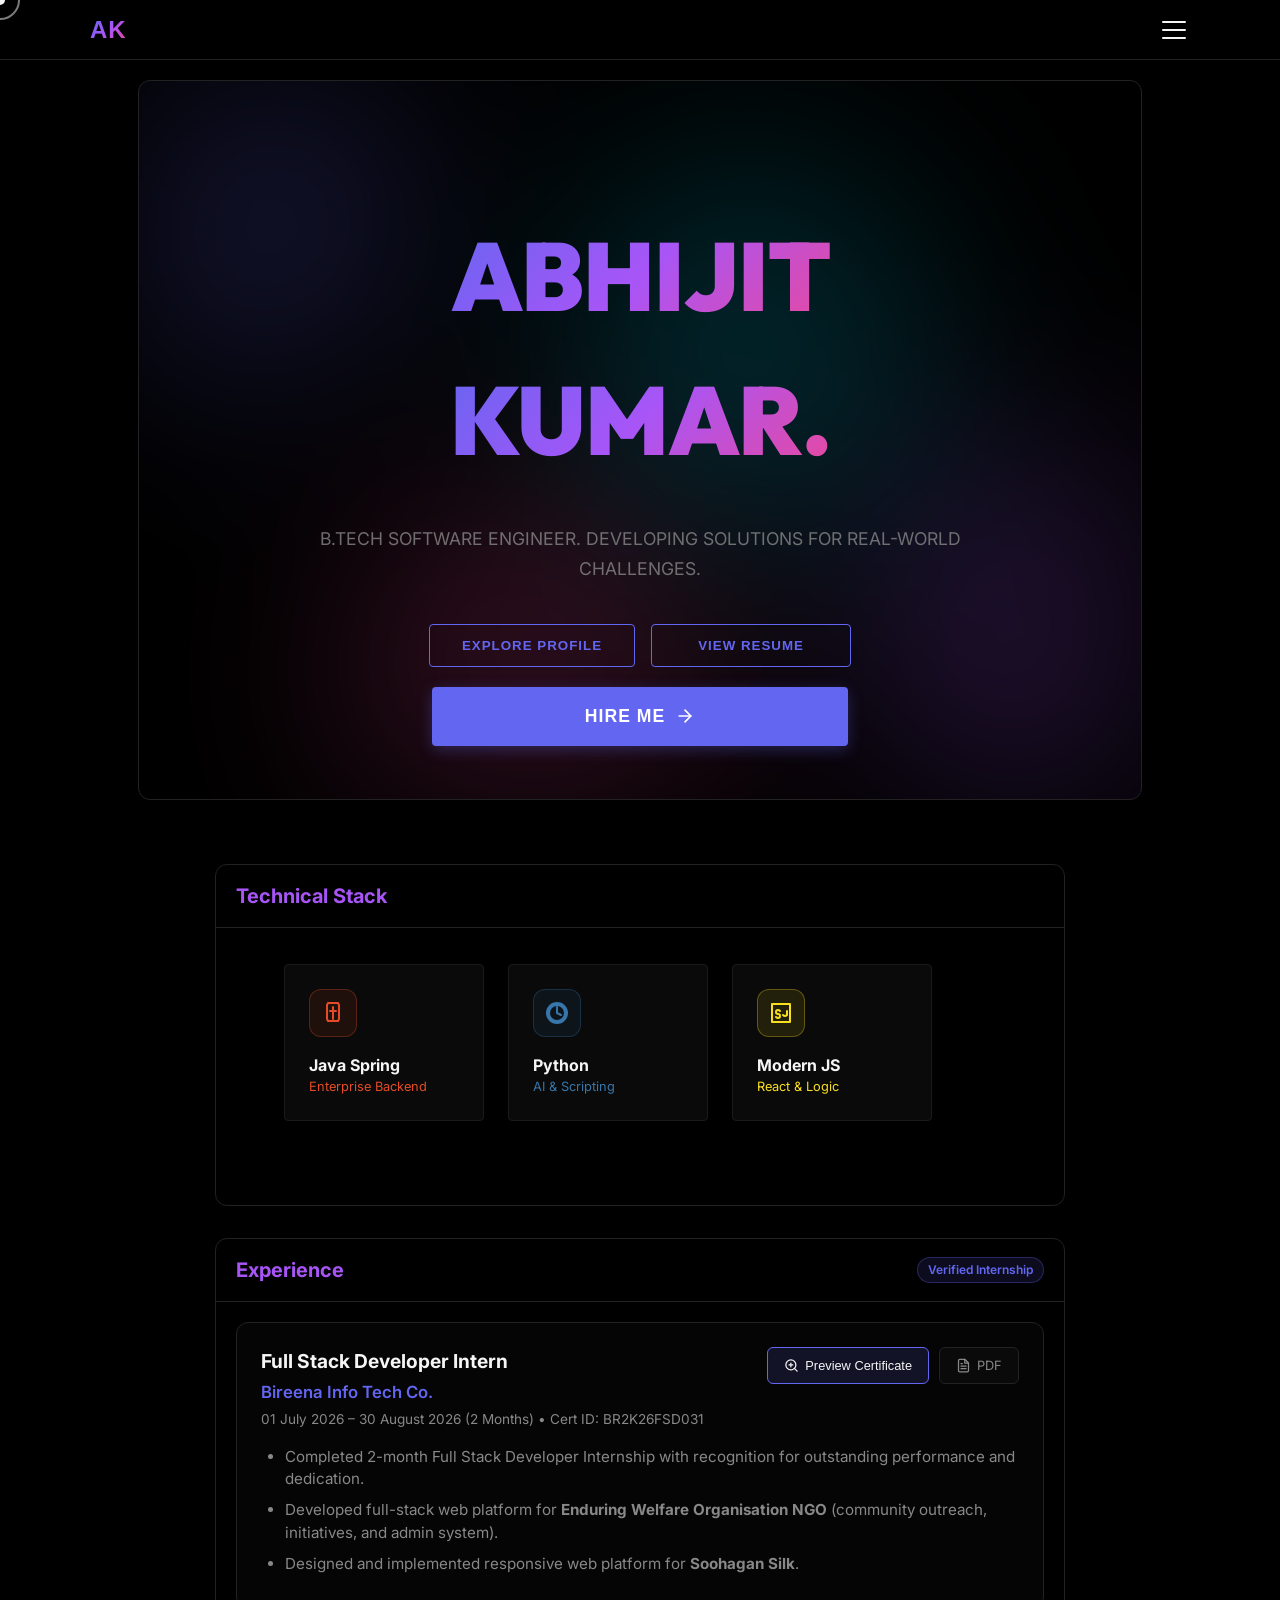
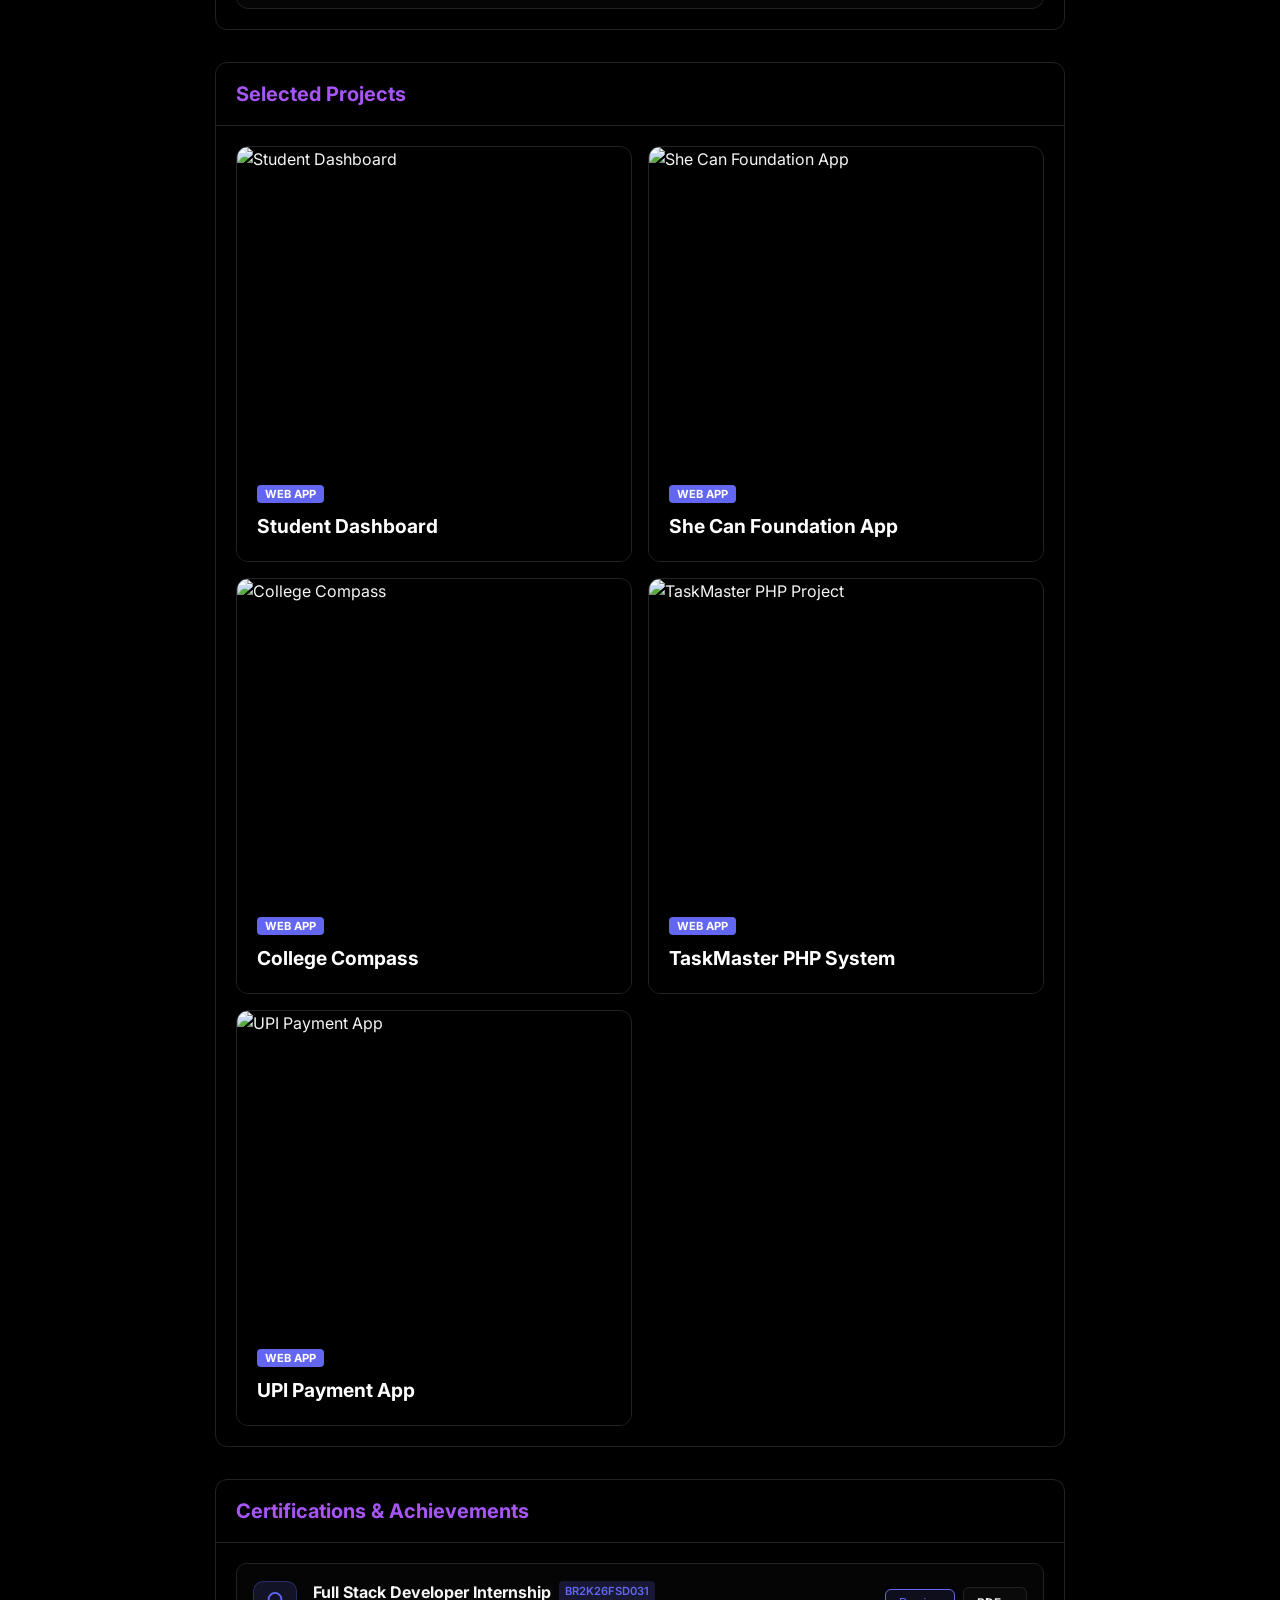
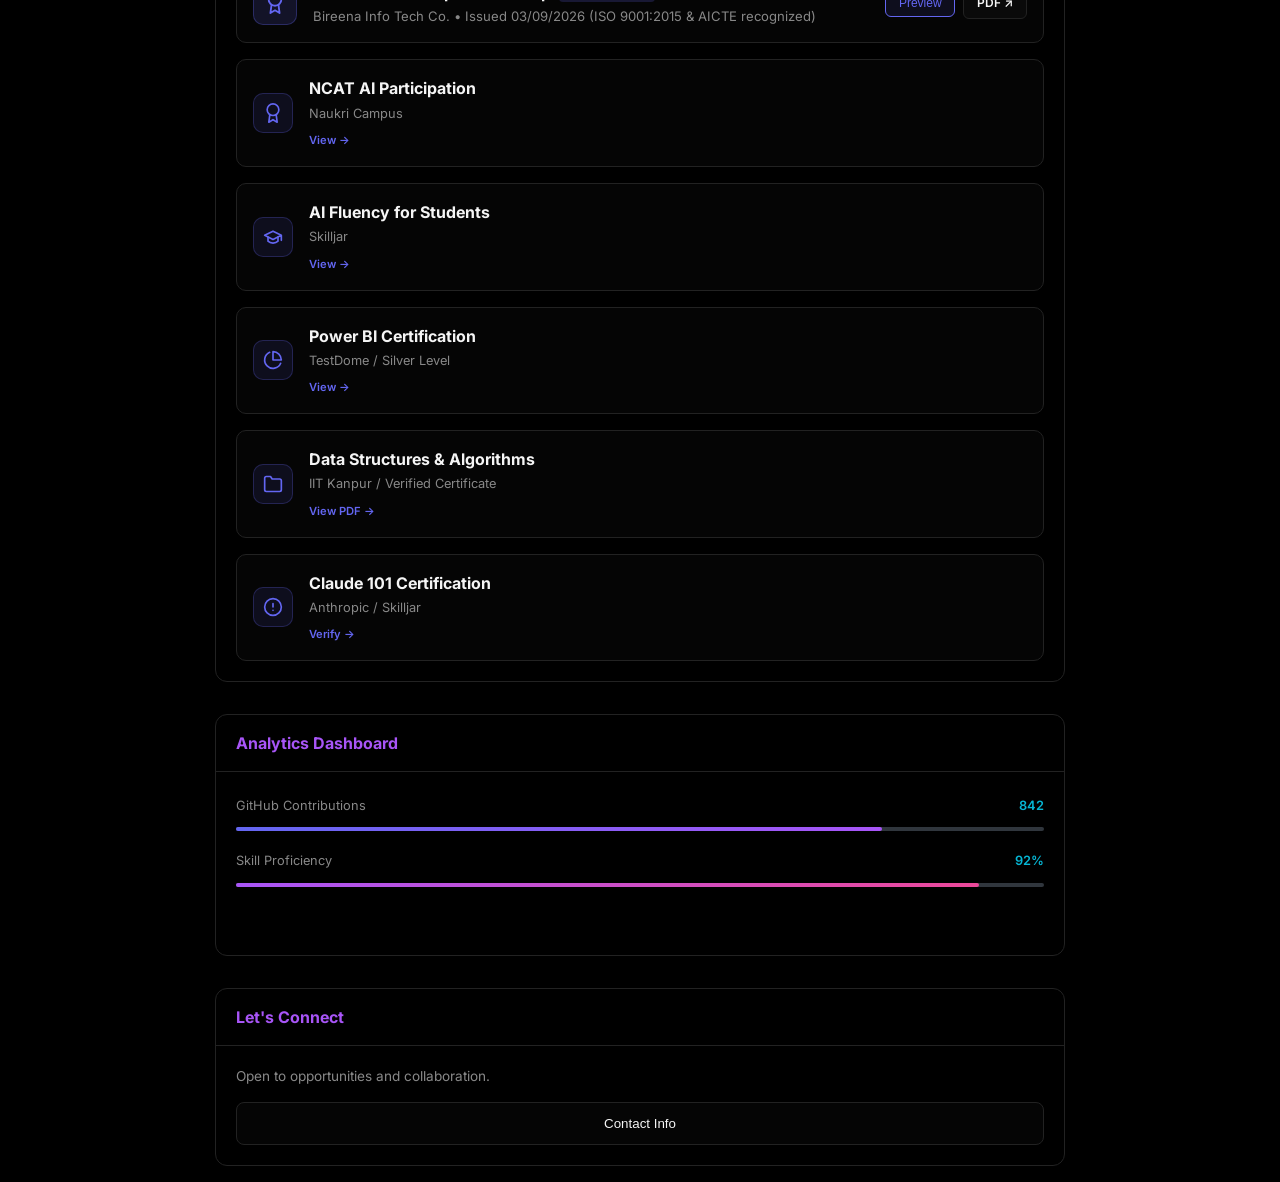
==== commit c0943415: "Add separate ATS-compliant printable CV HTML page (cv.html) with full professional information and P" ====
--- a/index.html
+++ b/index.html
@@ -47,6 +47,10 @@
                             <svg xmlns="http://www.w3.org/2000/svg" width="20" height="20" viewBox="0 0 24 24" fill="none" stroke="currentColor" stroke-width="2" stroke-linecap="round" stroke-linejoin="round"><path d="M14 2H6a2 2 0 0 0-2 2v16a2 2 0 0 0 2 2h12a2 2 0 0 0 2-2V8z"></path><polyline points="14 2 14 8 20 8"></polyline><line x1="16" y1="13" x2="8" y2="13"></line><line x1="16" y1="17" x2="8" y2="17"></line><polyline points="10 9 9 9 8 9"></polyline></svg>
                             <span>Resume</span>
                         </button>
+                        <a href="cv.html" class="menu-action-btn" aria-label="Printable CV" target="_blank" style="text-decoration: none;">
+                            <svg xmlns="http://www.w3.org/2000/svg" width="20" height="20" viewBox="0 0 24 24" fill="none" stroke="currentColor" stroke-width="2" stroke-linecap="round" stroke-linejoin="round"><path d="M6 2h12a2 2 0 0 1 2 2v16a2 2 0 0 1-2 2H6a2 2 0 0 1-2-2V4a2 2 0 0 1 2-2z"/><path d="M10 8h4"/><path d="M10 12h4"/><path d="M10 16h4"/></svg>
+                            <span>Printable CV (PDF)</span>
+                        </a>
                     </div>
                 </div>
             </div>
@@ -491,6 +495,12 @@
                 <header class="resume-header">
                     <h1>ABHIJIT KUMAR</h1>
                     <p class="resume-subtitle">Software Engineer</p>
+                    <div style="margin-top: 1.2rem; display: flex; justify-content: center; gap: 12px; flex-wrap: wrap;">
+                        <a href="cv.html" target="_blank" class="menu-btn" style="display: inline-flex; align-items: center; gap: 8px; padding: 0.6rem 1.4rem; font-size: 0.88rem; background: var(--primary-gradient); color: white; border: none; border-radius: 6px; text-decoration: none; font-weight: 700; box-shadow: 0 4px 15px rgba(99, 102, 241, 0.3);">
+                            <svg width="16" height="16" viewBox="0 0 24 24" fill="none" stroke="currentColor" stroke-width="2" stroke-linecap="round" stroke-linejoin="round"><path d="M6 2h12a2 2 0 0 1 2 2v16a2 2 0 0 1-2 2H6a2 2 0 0 1-2-2V4a2 2 0 0 1 2-2z"/><path d="M10 8h4"/><path d="M10 12h4"/><path d="M10 16h4"/></svg>
+                            <span>Open Printable CV / Save as PDF</span>
+                        </a>
+                    </div>
                 </header>
                 
                 <div class="resume-grid">
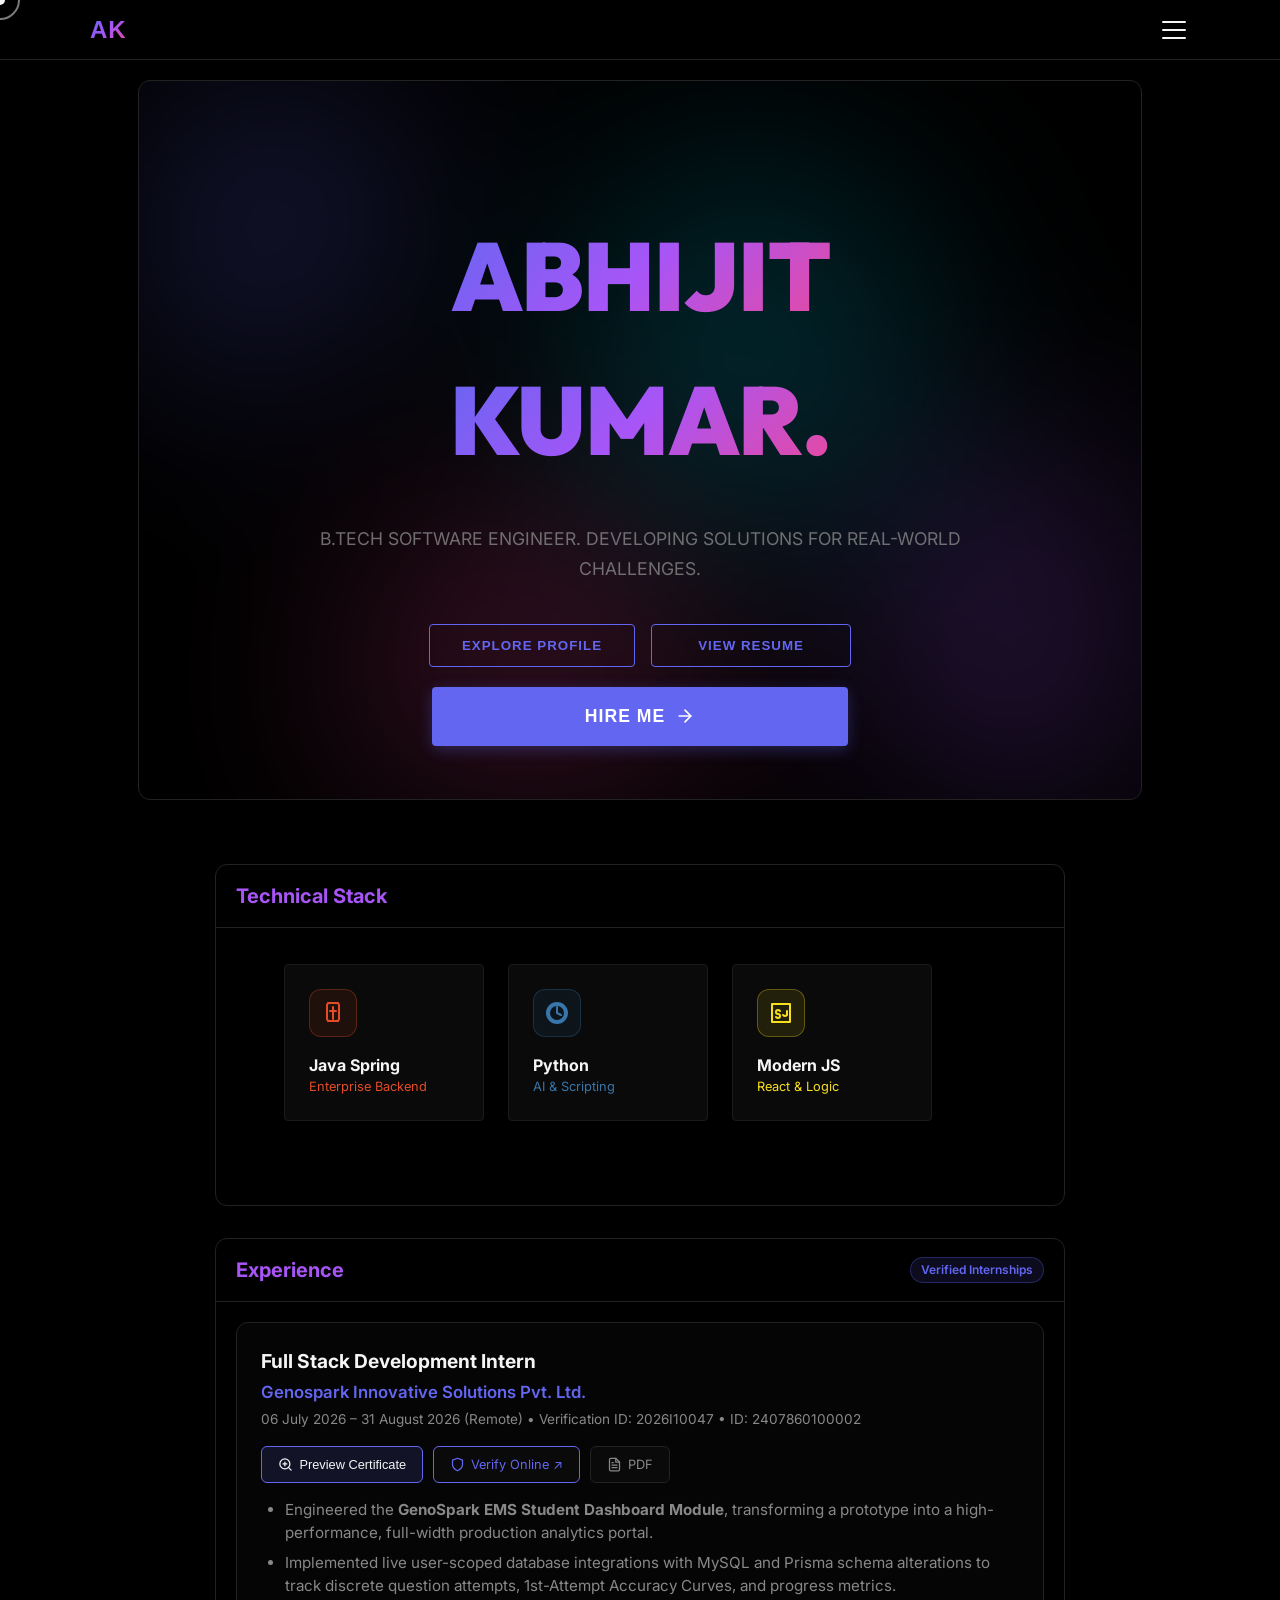
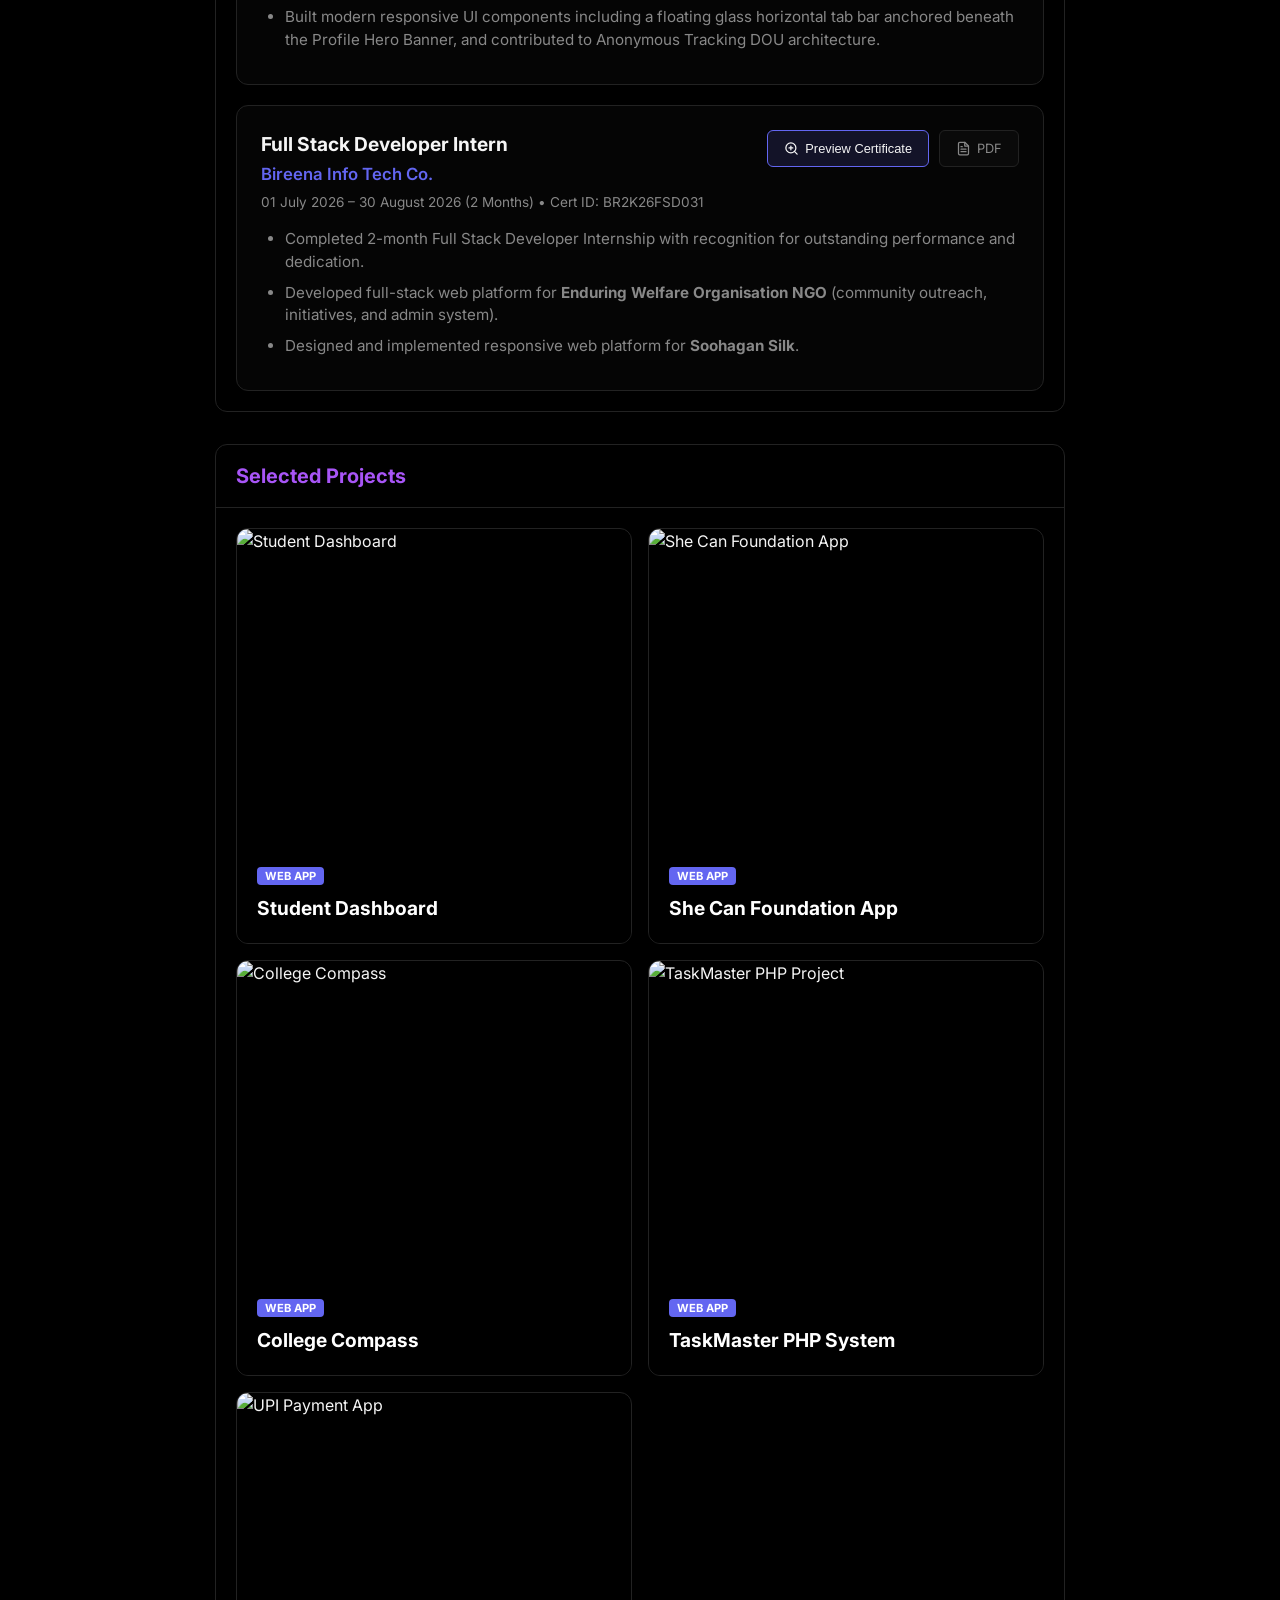
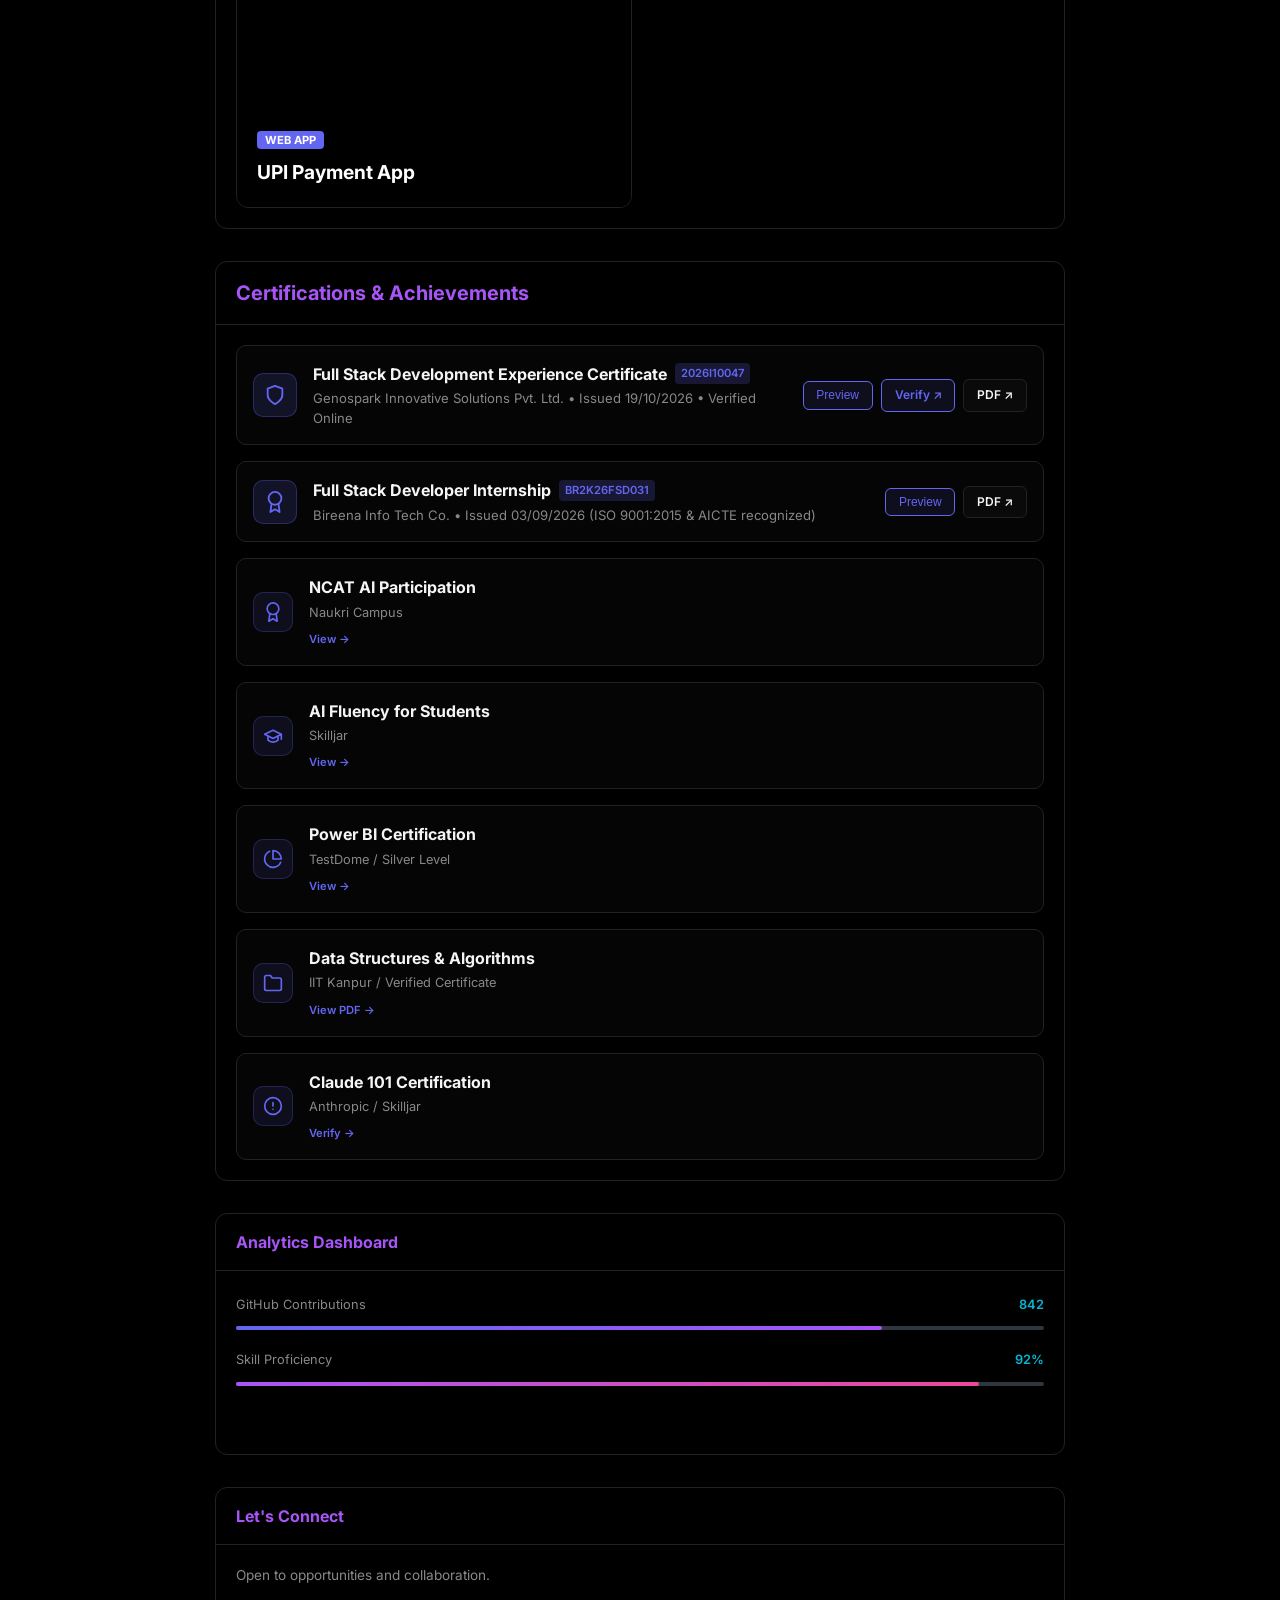
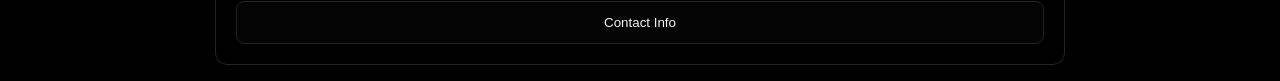
==== commit 1bbdd25d: "Add Genospark Innovative Solutions Full Stack Development internship experience certificate and EMS " ====
--- a/index.html
+++ b/index.html
@@ -136,9 +136,40 @@
             <section class="feed-card" id="experience">
                 <div class="card-header" style="display: flex; justify-content: space-between; align-items: center; flex-wrap: wrap; gap: 0.5rem;">
                     <h2 style="font-size: 1.25rem;">Experience</h2>
-                    <span style="font-size: 0.75rem; color: var(--accent-color); font-weight: 600; background: rgba(99, 102, 241, 0.12); padding: 3px 10px; border-radius: 20px; border: 1px solid rgba(99, 102, 241, 0.3);">Verified Internship</span>
-                </div>
-                <div class="card-body">
+                    <span style="font-size: 0.75rem; color: var(--accent-color); font-weight: 600; background: rgba(99, 102, 241, 0.12); padding: 3px 10px; border-radius: 20px; border: 1px solid rgba(99, 102, 241, 0.3);">Verified Internships</span>
+                </div>
+                <div class="card-body" style="display: flex; flex-direction: column; gap: 1.25rem;">
+                    <!-- Genospark Experience -->
+                    <div style="padding: 1.5rem; border: 1px solid var(--card-border); border-radius: 12px; background: var(--glass-bg);">
+                        <div style="display: flex; justify-content: space-between; align-items: flex-start; flex-wrap: wrap; gap: 1rem; margin-bottom: 1rem;">
+                            <div>
+                                <h3 style="font-size: 1.2rem; font-weight: 700; margin-bottom: 0.25rem;">Full Stack Development Intern</h3>
+                                <div style="color: var(--accent-color); font-weight: 600; font-size: 1.05rem;">Genospark Innovative Solutions Pvt. Ltd.</div>
+                                <div style="color: var(--text-muted); font-size: 0.85rem; margin-top: 4px;">06 July 2026 – 31 August 2026 (Remote) • Verification ID: 2026I10047 • ID: 2407860100002</div>
+                            </div>
+                            <div style="display: flex; gap: 0.6rem; flex-wrap: wrap;">
+                                <button class="menu-btn" id="openGenosparkModalBtn" style="padding: 0.5rem 1rem; font-size: 0.8rem; border-radius: 6px; cursor: pointer; display: inline-flex; align-items: center; gap: 0.4rem; background: rgba(99, 102, 241, 0.15); border: 1px solid var(--accent-color); color: var(--text-color);">
+                                    <svg xmlns="http://www.w3.org/2000/svg" width="15" height="15" viewBox="0 0 24 24" fill="none" stroke="currentColor" stroke-width="2" stroke-linecap="round" stroke-linejoin="round"><circle cx="11" cy="11" r="8"></circle><line x1="21" y1="21" x2="16.65" y2="16.65"></line><line x1="11" y1="8" x2="11" y2="14"></line><line x1="8" y1="11" x2="14" y2="11"></line></svg>
+                                    <span>Preview Certificate</span>
+                                </button>
+                                <a href="https://genospark.in/employee-verification" target="_blank" class="menu-btn" style="padding: 0.5rem 1rem; font-size: 0.8rem; border-radius: 6px; display: inline-flex; align-items: center; gap: 0.4rem; background: var(--glass-bg); border: 1px solid var(--accent-color); color: var(--accent-color); text-decoration: none;">
+                                    <svg xmlns="http://www.w3.org/2000/svg" width="15" height="15" viewBox="0 0 24 24" fill="none" stroke="currentColor" stroke-width="2" stroke-linecap="round" stroke-linejoin="round"><path d="M12 22s8-4 8-10V5l-8-3-8 3v7c0 6 8 10 8 10z"></path></svg>
+                                    <span>Verify Online ↗</span>
+                                </a>
+                                <a href="Genospark_Internship_Certificate.pdf" target="_blank" class="menu-btn" style="padding: 0.5rem 1rem; font-size: 0.8rem; border-radius: 6px; display: inline-flex; align-items: center; gap: 0.4rem; background: var(--glass-bg); border: 1px solid var(--card-border); color: var(--text-muted); text-decoration: none;">
+                                    <svg xmlns="http://www.w3.org/2000/svg" width="15" height="15" viewBox="0 0 24 24" fill="none" stroke="currentColor" stroke-width="2" stroke-linecap="round" stroke-linejoin="round"><path d="M14 2H6a2 2 0 0 0-2 2v16a2 2 0 0 0 2 2h12a2 2 0 0 0 2-2V8z"></path><polyline points="14 2 14 8 20 8"></polyline><line x1="16" y1="13" x2="8" y2="13"></line><line x1="16" y1="17" x2="8" y2="17"></line><polyline points="10 9 9 9 8 9"></polyline></svg>
+                                    <span>PDF</span>
+                                </a>
+                            </div>
+                        </div>
+                        <ul style="list-style-type: disc; padding-left: 1.5rem; color: var(--text-muted); font-size: 0.95rem;">
+                            <li style="margin-bottom: 0.5rem;">Engineered the <strong>GenoSpark EMS Student Dashboard Module</strong>, transforming a prototype into a high-performance, full-width production analytics portal.</li>
+                            <li style="margin-bottom: 0.5rem;">Implemented live user-scoped database integrations with MySQL and Prisma schema alterations to track discrete question attempts, 1st-Attempt Accuracy Curves, and progress metrics.</li>
+                            <li style="margin-bottom: 0.5rem;">Built modern responsive UI components including a floating glass horizontal tab bar anchored beneath the Profile Hero Banner, and contributed to Anonymous Tracking DOU architecture.</li>
+                        </ul>
+                    </div>
+
+                    <!-- Bireena Experience -->
                     <div style="padding: 1.5rem; border: 1px solid var(--card-border); border-radius: 12px; background: var(--glass-bg);">
                         <div style="display: flex; justify-content: space-between; align-items: flex-start; flex-wrap: wrap; gap: 1rem; margin-bottom: 1rem;">
                             <div>
@@ -219,6 +250,26 @@
                 </div>
                 <div class="card-body">
                     <div class="cert-grid" style="grid-template-columns: 1fr; gap: 1rem; padding: 0;">
+                        <!-- Genospark Internship Experience Certificate -->
+                        <div class="cert-card" style="padding: 1rem; gap: 1rem; display: flex; align-items: center; justify-content: space-between; flex-wrap: wrap;">
+                            <div style="display: flex; align-items: center; gap: 1rem; flex: 1; min-width: 260px;">
+                                <div class="cert-icon" style="width: 44px; height: 44px; border-radius: 10px; background: rgba(99, 102, 241, 0.15); border: 1px solid rgba(99, 102, 241, 0.3); display: flex; align-items: center; justify-content: center; flex-shrink: 0; color: var(--accent-color);">
+                                    <svg xmlns="http://www.w3.org/2000/svg" width="22" height="22" viewBox="0 0 24 24" fill="none" stroke="currentColor" stroke-width="2" stroke-linecap="round" stroke-linejoin="round"><path d="M12 22s8-4 8-10V5l-8-3-8 3v7c0 6 8 10 8 10z"></path></svg>
+                                </div>
+                                <div class="cert-info">
+                                    <div style="display: flex; align-items: center; gap: 0.5rem; flex-wrap: wrap;">
+                                        <h3 style="font-size: 1rem; font-weight: 700; margin: 0;">Full Stack Development Experience Certificate</h3>
+                                        <span style="font-size: 0.7rem; padding: 2px 6px; border-radius: 4px; background: rgba(99, 102, 241, 0.2); color: var(--accent-color); font-weight: 600;">2026I10047</span>
+                                    </div>
+                                    <p style="font-size: 0.82rem; margin-top: 0.2rem; margin-bottom: 0; color: var(--text-muted);">Genospark Innovative Solutions Pvt. Ltd. • Issued 19/10/2026 • Verified Online</p>
+                                </div>
+                            </div>
+                            <div style="display: flex; gap: 0.5rem; align-items: center; flex-wrap: wrap;">
+                                <button class="menu-btn" id="openGenosparkModalBtn2" style="padding: 0.4rem 0.8rem; font-size: 0.75rem; border-radius: 6px; cursor: pointer; border: 1px solid var(--accent-color); background: rgba(99, 102, 241, 0.1); color: var(--accent-color);">Preview</button>
+                                <a href="https://genospark.in/employee-verification" target="_blank" class="cert-link" style="font-size: 0.75rem; padding: 0.4rem 0.8rem; border-radius: 6px; border: 1px solid var(--accent-color); background: rgba(99, 102, 241, 0.1); color: var(--accent-color); display: inline-flex; align-items: center; gap: 4px; text-decoration: none;">Verify ↗</a>
+                                <a href="Genospark_Internship_Certificate.pdf" target="_blank" class="cert-link" style="font-size: 0.75rem; padding: 0.4rem 0.8rem; border-radius: 6px; border: 1px solid var(--card-border); background: var(--glass-bg); color: var(--text-color); display: inline-flex; align-items: center; gap: 4px; text-decoration: none;">PDF ↗</a>
+                            </div>
+                        </div>
                         <!-- Bireena Internship Certificate -->
                         <div class="cert-card" style="padding: 1rem; gap: 1rem; display: flex; align-items: center; justify-content: space-between; flex-wrap: wrap;">
                             <div style="display: flex; align-items: center; gap: 1rem; flex: 1; min-width: 260px;">
@@ -525,6 +576,7 @@
                         <section class="resume-section">
                             <h3>AWARDS & CERTIFICATIONS</h3>
                             <ul class="resume-list">
+                                <li>Full Stack Development Experience Certificate (Genospark - 2026I10047)</li>
                                 <li>Full Stack Developer Internship Certificate (Bireena Info Tech Co. - BR2K26FSD031)</li>
                                 <li>NCAT AI Participation (Naukri Campus)</li>
                                 <li>AI fluency for students</li>
@@ -577,6 +629,16 @@
                         <section class="resume-section">
                             <h3>EXPERIENCE</h3>
                             <div class="resume-project">
+                                <h4>Full Stack Development Intern</h4>
+                                <p class="project-tags">Genospark Innovative Solutions Pvt. Ltd. | Jul 2026 – Aug 2026 (Remote)</p>
+                                <ul class="resume-list">
+                                    <li>Architected and refactored GenoSpark EMS Student Dashboard Module into a production analytics portal.</li>
+                                    <li>Integrated live MySQL user-scoped data streams and altered Prisma schema to compute 1st-Attempt Accuracy Curves.</li>
+                                    <li>Engineered floating glass navigation components and contributed to Anonymous Tracking DOU architecture.</li>
+                                    <li>Verification ID: 2026I10047 (Verified at genospark.in/employee-verification)</li>
+                                </ul>
+                            </div>
+                            <div class="resume-project" style="margin-top: 1.5rem;">
                                 <h4>Full Stack Developer Intern</h4>
                                 <p class="project-tags">Bireena Info Tech Co. | Jul 2026 – Aug 2026 (2 Months)</p>
                                 <ul class="resume-list">
@@ -698,6 +760,38 @@
         </div>
     </div>
 
+    <!-- Genospark Certificate Preview Modal -->
+    <div class="about-modal" id="genosparkCertModal">
+        <div class="modal-overlay"></div>
+        <div class="modal-content" style="max-width: 900px; padding: 2rem; max-height: 90vh; overflow-y: auto;">
+            <button class="modal-close tooltip-close" style="top: 15px; right: 20px;">&times;</button>
+            <div style="text-align: center; margin-bottom: 1.5rem;">
+                <h2 style="font-family: var(--font-heading); font-size: 1.8rem; background: var(--text-gradient); -webkit-background-clip: text; -webkit-text-fill-color: transparent; background-clip: text; margin-bottom: 0.4rem;">Internship Experience Certificate</h2>
+                <p style="color: var(--text-muted); font-size: 0.95rem;">Genospark Innovative Solutions Pvt. Ltd. • Full Stack Development Intern</p>
+            </div>
+            <div style="border: 1px solid var(--card-border); border-radius: 12px; overflow: hidden; box-shadow: 0 10px 30px rgba(0,0,0,0.3); background: #111; margin-bottom: 1.5rem;">
+                <img src="Genospark_Internship_Certificate.png" alt="Genospark Innovative Solutions Experience Certificate - Abhijit Kumar" style="width: 100%; height: auto; display: block; object-fit: contain;">
+            </div>
+            <div style="display: flex; justify-content: space-between; align-items: center; flex-wrap: wrap; gap: 1rem; border-top: 1px solid var(--card-border); padding-top: 1.2rem;">
+                <div style="font-size: 0.85rem; color: var(--text-muted);">
+                    <div><strong style="color: var(--text-color);">Recipient:</strong> Abhijit Kumar</div>
+                    <div><strong style="color: var(--text-color);">Role:</strong> Remote Intern — Full Stack Development (06 July 2026 – 31 August 2026)</div>
+                    <div><strong style="color: var(--text-color);">Verification ID:</strong> 2026I10047 • <strong style="color: var(--text-color);">Student ID:</strong> 2407860100002 • <strong style="color: var(--text-color);">Date:</strong> 19-10-2026</div>
+                </div>
+                <div style="display: flex; gap: 0.8rem; flex-wrap: wrap;">
+                    <a href="https://genospark.in/employee-verification" target="_blank" class="menu-btn" style="padding: 0.7rem 1.4rem; background: rgba(99, 102, 241, 0.15); color: var(--accent-color); border: 1px solid var(--accent-color); border-radius: 6px; font-weight: 600; text-decoration: none; display: inline-flex; align-items: center; gap: 0.5rem; cursor: pointer;">
+                        <svg xmlns="http://www.w3.org/2000/svg" width="16" height="16" viewBox="0 0 24 24" fill="none" stroke="currentColor" stroke-width="2" stroke-linecap="round" stroke-linejoin="round"><path d="M12 22s8-4 8-10V5l-8-3-8 3v7c0 6 8 10 8 10z"></path></svg>
+                        Verify Online ↗
+                    </a>
+                    <a href="Genospark_Internship_Certificate.pdf" target="_blank" class="menu-btn" style="padding: 0.7rem 1.4rem; background: var(--primary-gradient); color: white; border: none; border-radius: 6px; font-weight: 600; text-decoration: none; display: inline-flex; align-items: center; gap: 0.5rem; cursor: pointer;">
+                        <svg xmlns="http://www.w3.org/2000/svg" width="16" height="16" viewBox="0 0 24 24" fill="none" stroke="currentColor" stroke-width="2" stroke-linecap="round" stroke-linejoin="round"><path d="M21 15v4a2 2 0 0 1-2 2H5a2 2 0 0 1-2-2v-4"></path><polyline points="7 10 12 15 17 10"></polyline><line x1="12" y1="15" x2="12" y2="3"></line></svg>
+                        Download PDF
+                    </a>
+                </div>
+            </div>
+        </div>
+    </div>
+
     <!-- Bireena Certificate Preview Modal -->
     <div class="about-modal" id="bireenaCertModal">
         <div class="modal-overlay"></div>
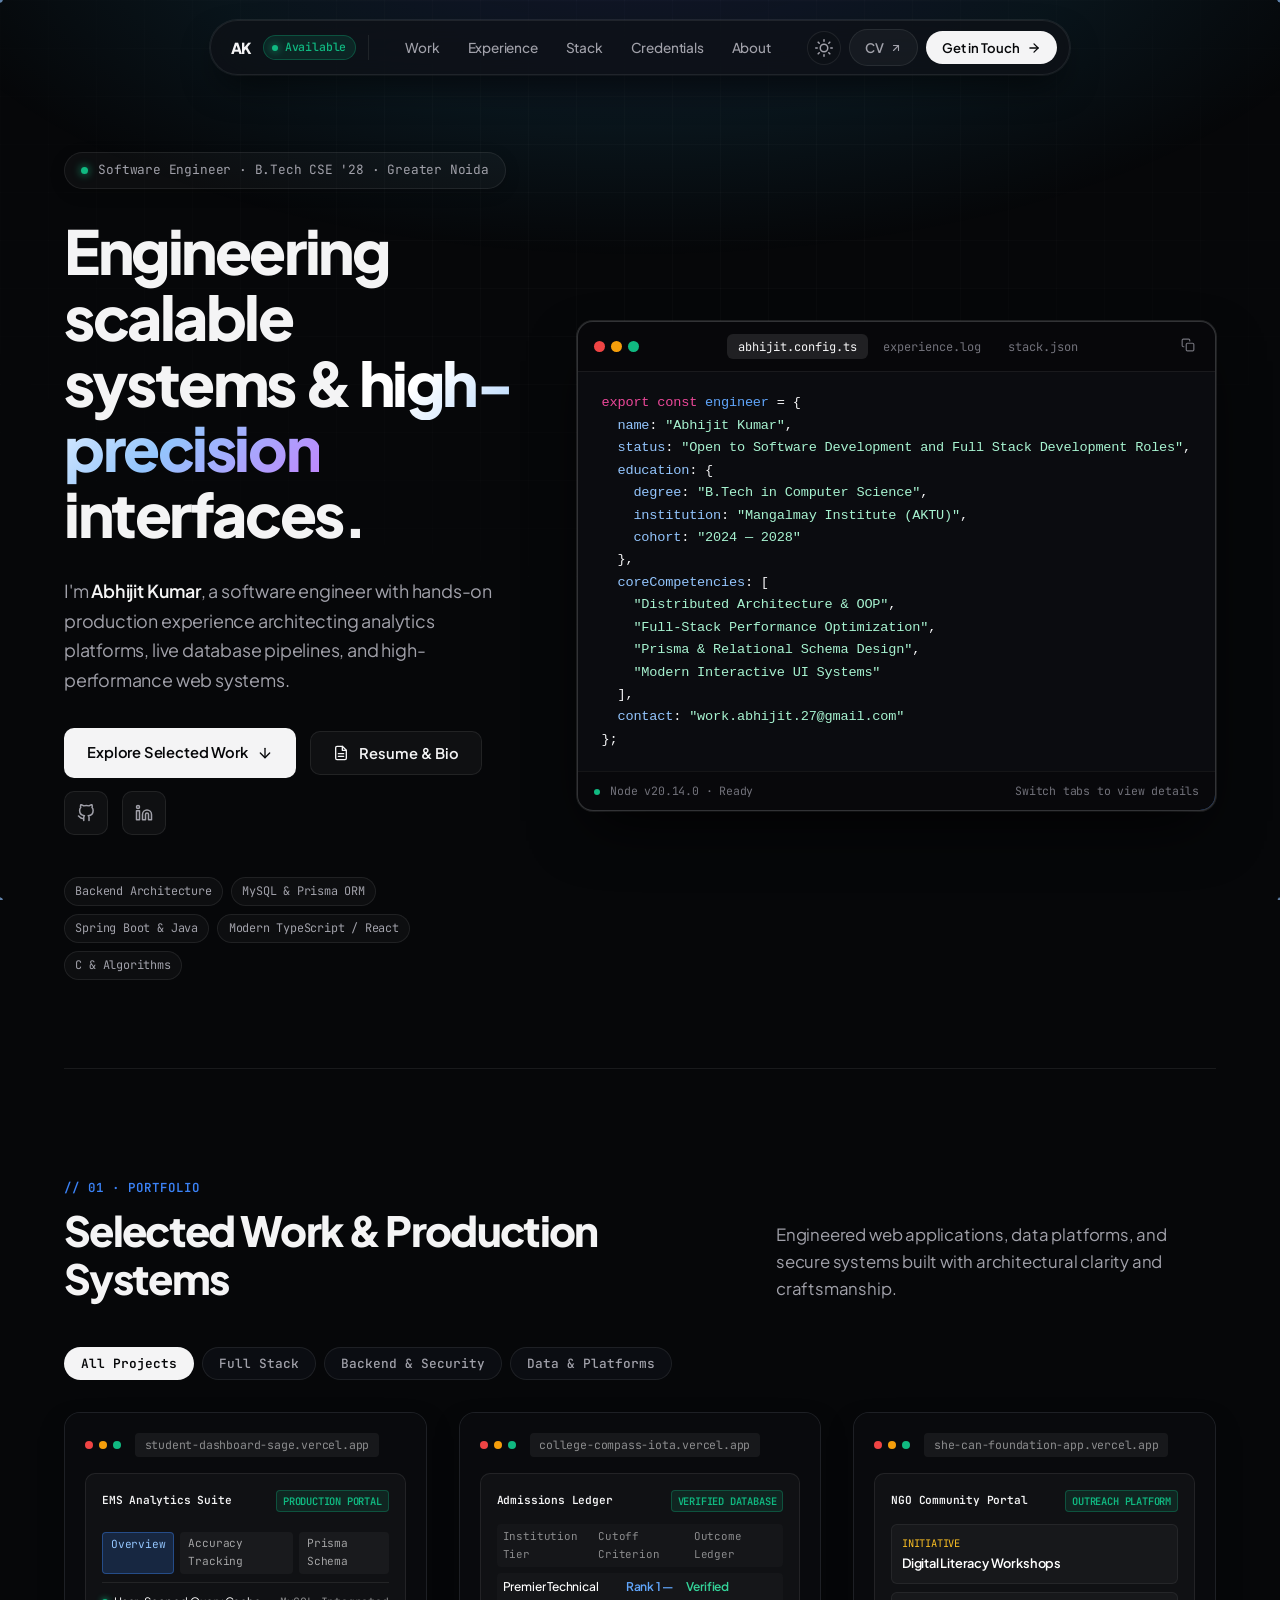
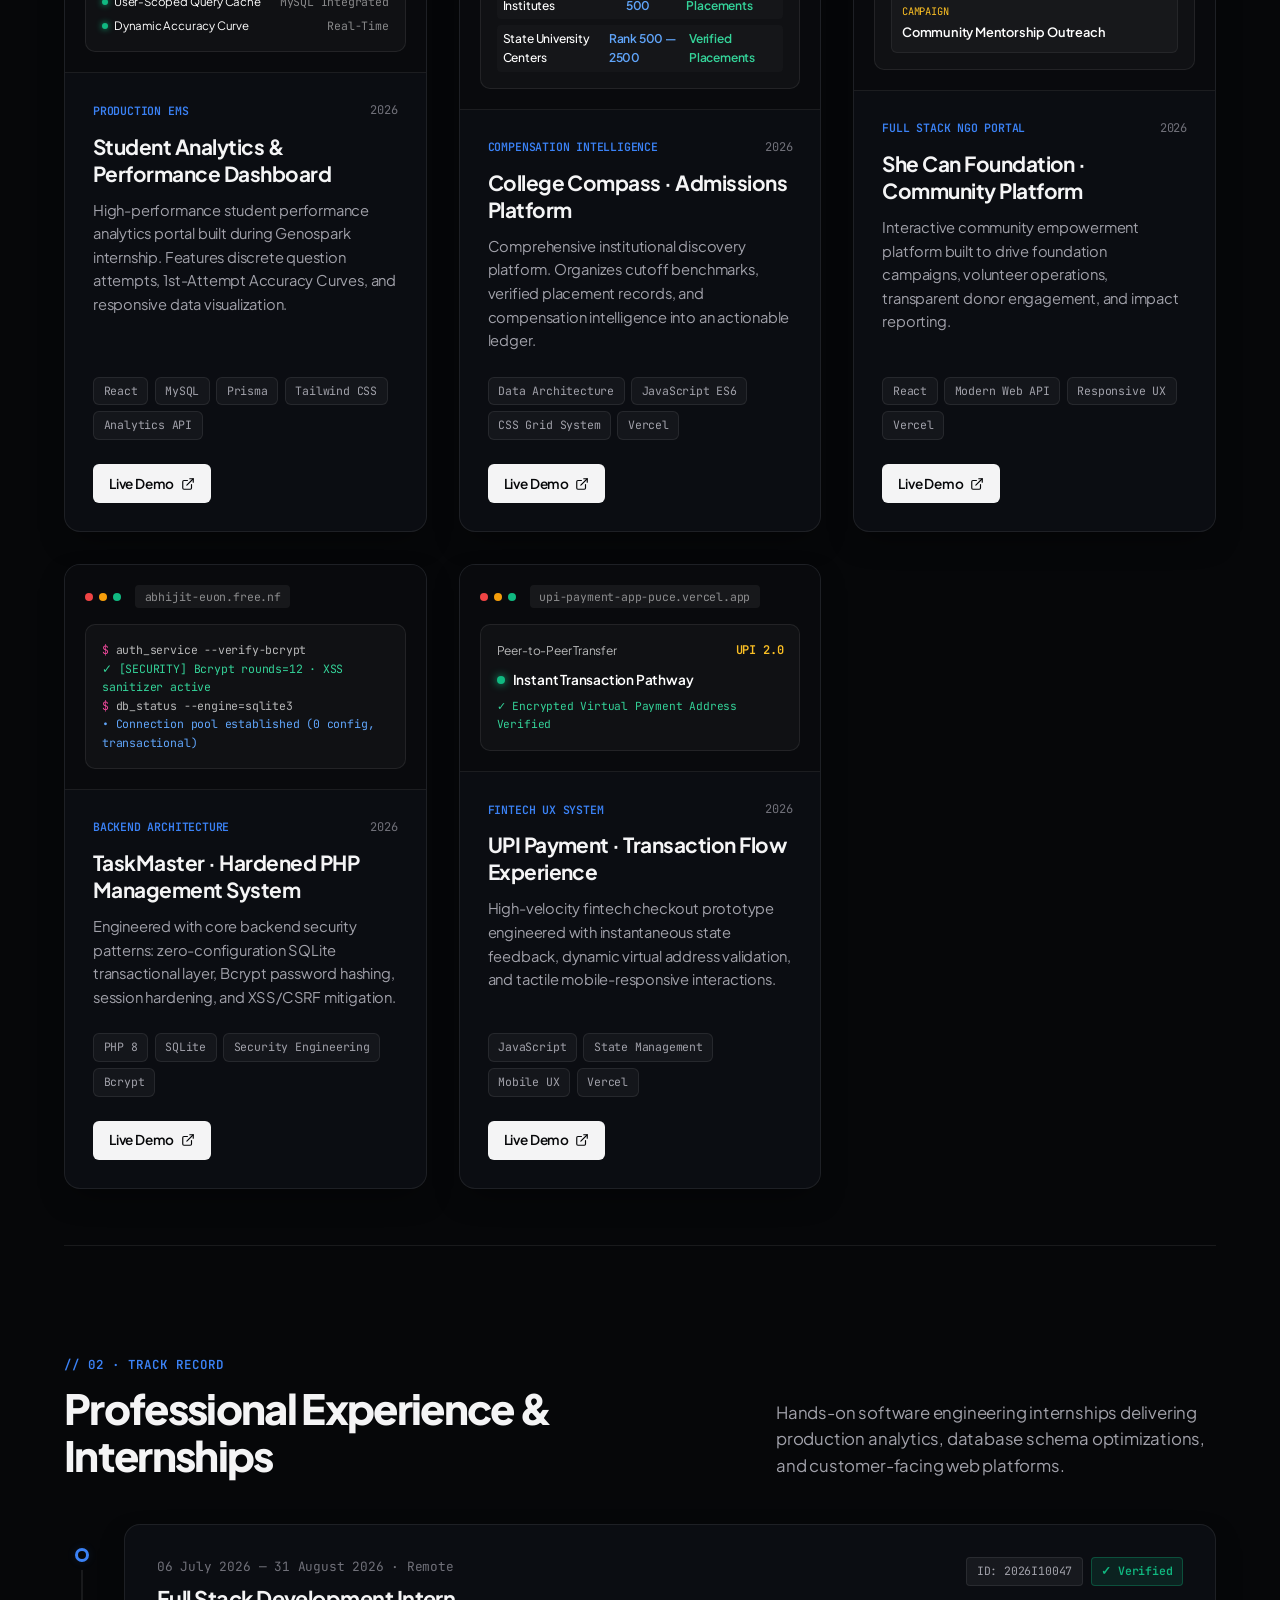
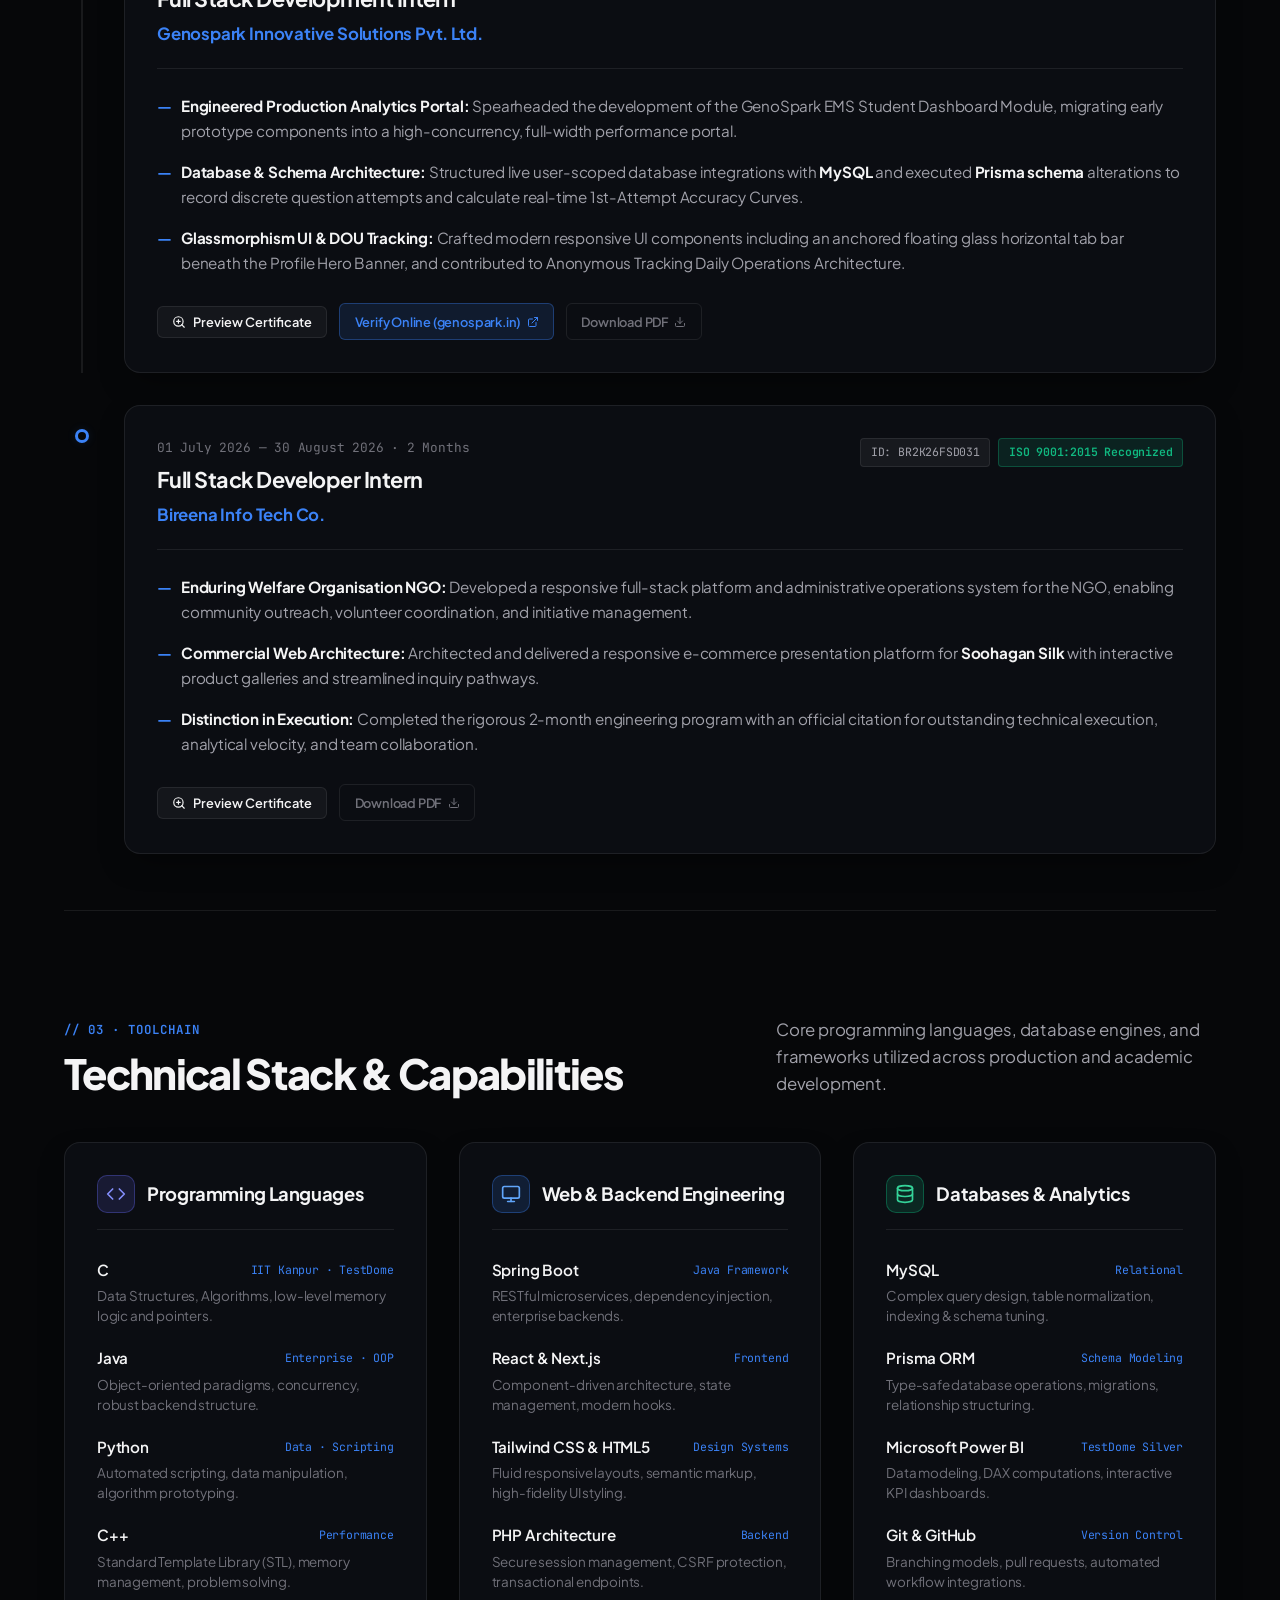
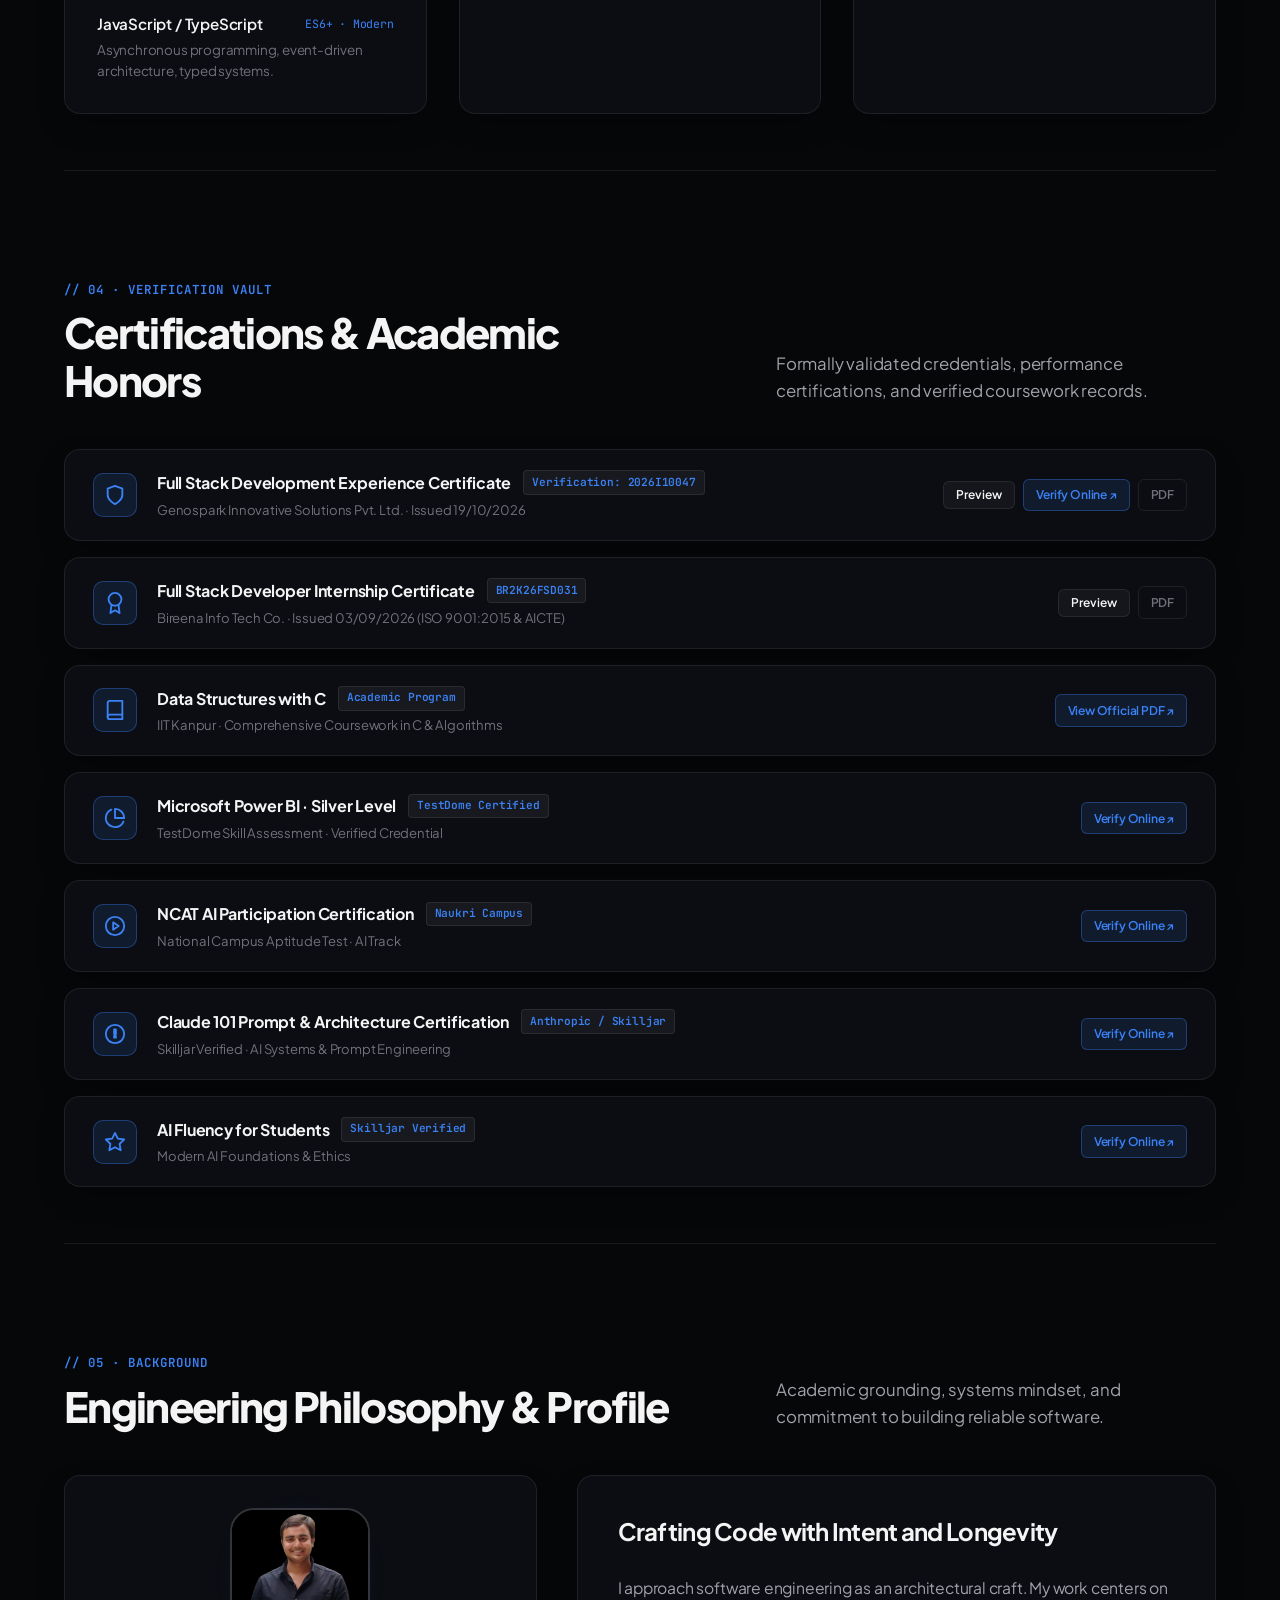
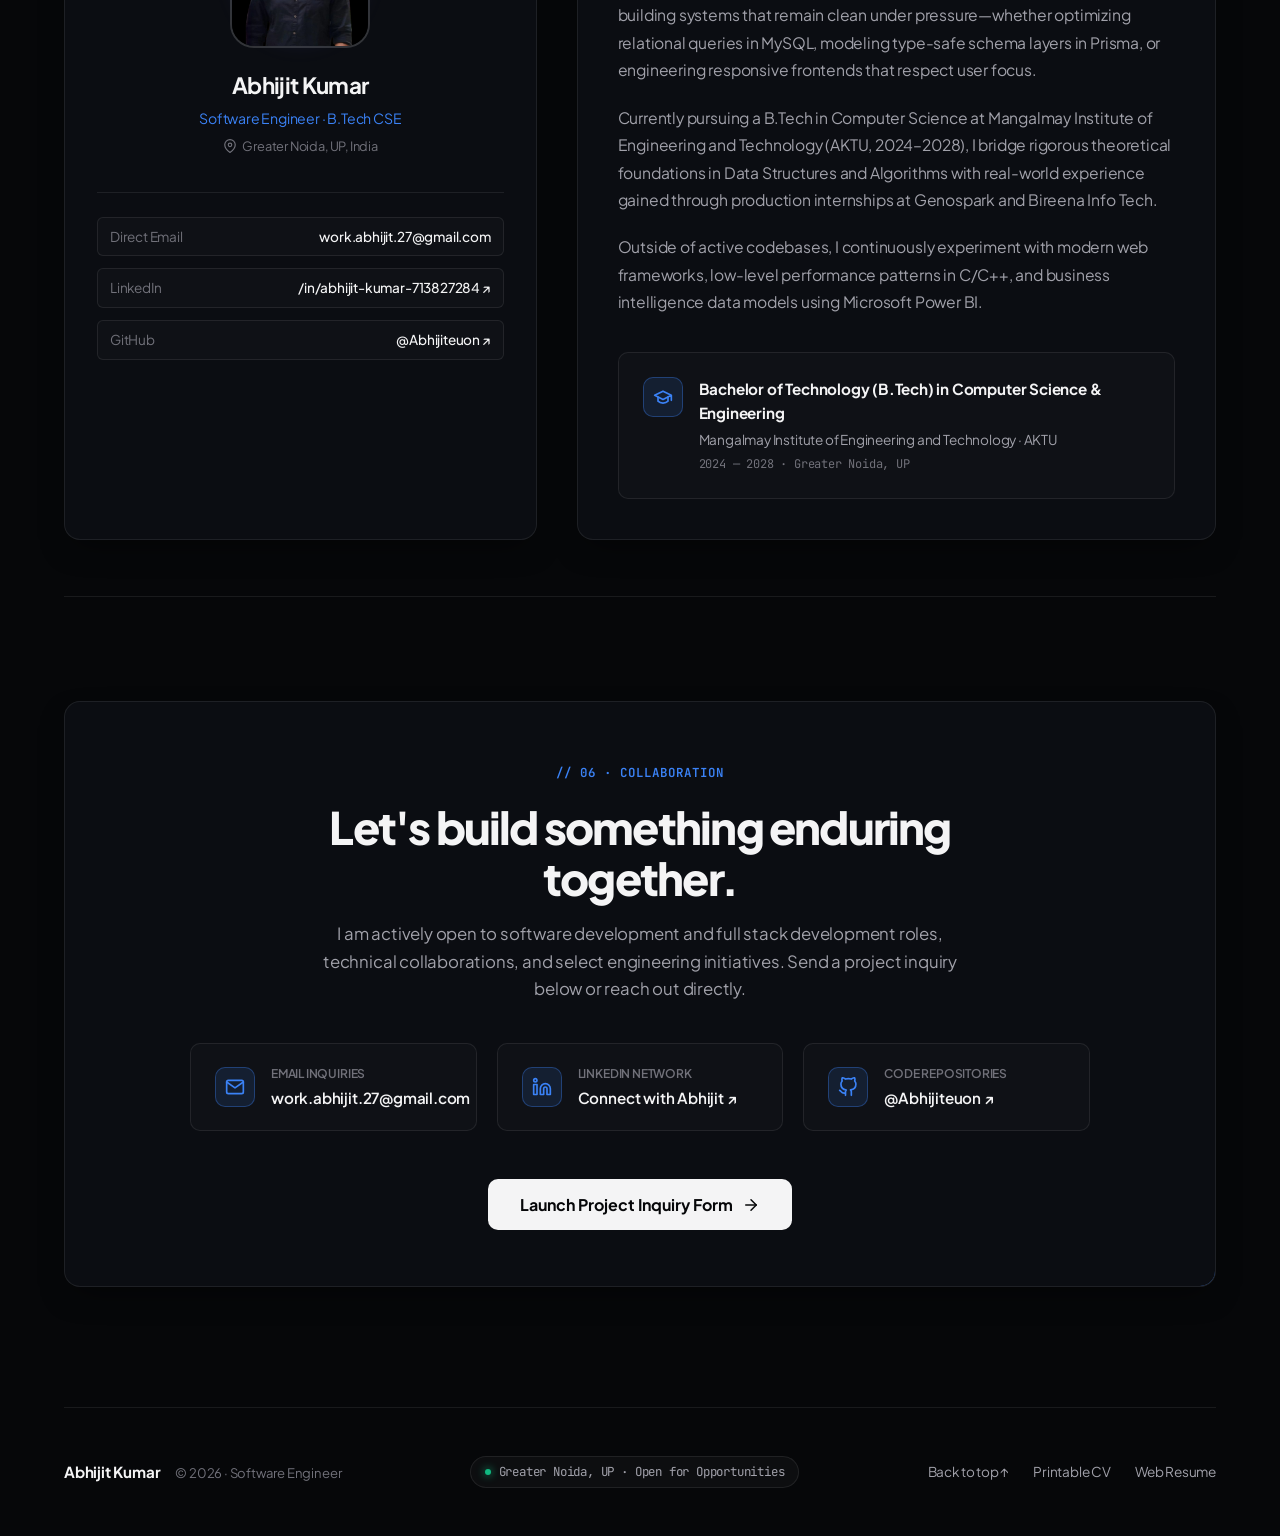
==== commit 2bd55253: "Redesign portfolio: modern sleek UI, interactive terminal, responsive mockups, and updated career st" ====
--- a/index.html
+++ b/index.html
@@ -4,11 +4,25 @@
     <meta charset="UTF-8">
     <meta name="viewport" content="width=device-width, initial-scale=1.0">
     <title>Abhijit Kumar | Software Engineer</title>
-    <meta name="description" content="Professional Portfolio of Abhijit Kumar, Software Engineer">
+    <meta name="description" content="Portfolio of Abhijit Kumar, Software Engineer. Specializing in backend systems, high-performance web platforms, and data-driven applications.">
+    <meta name="keywords" content="Abhijit Kumar, Software Engineer, Full Stack Developer, Java, Python, C, React, Spring Boot, MySQL">
+    <meta name="author" content="Abhijit Kumar">
+    
+    <!-- Open Graph / Meta -->
+    <meta property="og:type" content="website">
+    <meta property="og:title" content="Abhijit Kumar | Software Engineer">
+    <meta property="og:description" content="Software Engineer building scalable backend systems, analytics platforms, and crafted web interfaces.">
+    <meta property="og:image" content="profile.jpg">
+
+    <!-- Fonts: Plus Jakarta Sans & JetBrains Mono -->
+    <link rel="preconnect" href="https://fonts.googleapis.com">
+    <link rel="preconnect" href="https://fonts.gstatic.com" crossorigin>
+    <link href="https://fonts.googleapis.com/css2?family=JetBrains+Mono:wght@400;500;600&family=Plus+Jakarta+Sans:wght@300;400;500;600;700;800&display=swap" rel="stylesheet">
+
+    <!-- Stylesheet -->
     <link rel="stylesheet" href="index.css">
-    
-    <!-- Google Analytics (GA4) - Replace G-XXXXXXXXXX with your Tracking ID -->
-    <!-- Place this code at the top of the <head> for best results -->
+
+    <!-- Google Analytics (GA4) -->
     <script async src="https://www.googletagmanager.com/gtag/js?id=G-XXXXXXXXXX"></script>
     <script>
       window.dataLayer = window.dataLayer || [];
@@ -16,72 +30,1137 @@
       gtag('js', new Date());
       gtag('config', 'G-XXXXXXXXXX');
     </script>
-
-    <link rel="preconnect" href="https://fonts.googleapis.com">
-    <link rel="preconnect" href="https://fonts.gstatic.com" crossorigin>
-    <link href="https://fonts.googleapis.com/css2?family=Inter:wght@400;500;600;700;800&family=Playfair+Display:ital,wght@0,400;0,700;1,400&family=Outfit:wght@400;500;600;700;800&display=swap" rel="stylesheet">
 </head>
 <body class="theme-dark">
-    <header class="top-nav">
-        <div class="nav-container">
-            <button class="logo" id="logoBtn" aria-label="View Profile">AK</button>
-            <div class="nav-links">
-                <!-- Hamburger Menu moved here -->
-                <div class="hamburger-menu" id="hamburgerMenu">
-                    <button class="hamburger-btn" id="hamburgerBtn" aria-label="Menu">
-                        <span class="hamburger-line"></span>
-                        <span class="hamburger-line"></span>
-                        <span class="hamburger-line"></span>
-                    </button>
-                    <div class="hamburger-dropdown" id="hamburgerDropdown">
-                        <button id="themeToggle" class="menu-action-btn" aria-label="Switch Theme">
-                            <span class="theme-icon-light"><svg xmlns="http://www.w3.org/2000/svg" width="20" height="20" viewBox="0 0 24 24" fill="none" stroke="currentColor" stroke-width="2" stroke-linecap="round" stroke-linejoin="round"><circle cx="12" cy="12" r="5"></circle><line x1="12" y1="1" x2="12" y2="3"></line><line x1="12" y1="21" x2="12" y2="23"></line><line x1="4.22" y1="4.22" x2="5.64" y2="5.64"></line><line x1="18.36" y1="18.36" x2="19.78" y2="19.78"></line><line x1="1" y1="12" x2="3" y2="12"></line><line x1="21" y1="12" x2="23" y2="12"></line><line x1="4.22" y1="19.78" x2="5.64" y2="18.36"></line><line x1="18.36" y1="5.64" x2="19.78" y2="4.22"></line></svg></span>
-                            <span class="theme-icon-dark"><svg xmlns="http://www.w3.org/2000/svg" width="20" height="20" viewBox="0 0 24 24" fill="none" stroke="currentColor" stroke-width="2" stroke-linecap="round" stroke-linejoin="round"><path d="M21 12.79A9 9 0 1 1 11.21 3 7 7 0 0 0 21 12.79z"></path></svg></span>
-                            <span>Theme</span>
-                        </button>
-                        <button id="openCallbackBtnMenu" class="menu-action-btn" aria-label="Request Callback">
-                            <svg xmlns="http://www.w3.org/2000/svg" width="20" height="20" viewBox="0 0 24 24" fill="none" stroke="currentColor" stroke-width="2" stroke-linecap="round" stroke-linejoin="round"><path d="M22 16.92v3a2 2 0 0 1-2.18 2 19.79 19.79 0 0 1-8.63-3.07 19.5 19.5 0 0 1-6-6 19.79 19.79 0 0 1-3.07-8.67A2 2 0 0 1 4.11 2h3a2 2 0 0 1 2 1.72 12.84 12.84 0 0 0 .7 2.81 2 2 0 0 1-.45 2.11L8.09 9.91a16 16 0 0 0 6 6l2.19-1.16a2 2 0 0 1 2.11-.45 12.84 12.84 0 0 0 2.81.7A2 2 0 0 1 22 18.92z"></path></svg>
-                            <span>Callback</span>
-                        </button>
-                        <button id="resumeNavBtnMenu" class="menu-action-btn" aria-label="View Resume">
-                            <svg xmlns="http://www.w3.org/2000/svg" width="20" height="20" viewBox="0 0 24 24" fill="none" stroke="currentColor" stroke-width="2" stroke-linecap="round" stroke-linejoin="round"><path d="M14 2H6a2 2 0 0 0-2 2v16a2 2 0 0 0 2 2h12a2 2 0 0 0 2-2V8z"></path><polyline points="14 2 14 8 20 8"></polyline><line x1="16" y1="13" x2="8" y2="13"></line><line x1="16" y1="17" x2="8" y2="17"></line><polyline points="10 9 9 9 8 9"></polyline></svg>
-                            <span>Resume</span>
-                        </button>
-                        <a href="cv.html" class="menu-action-btn" aria-label="Printable CV" target="_blank" style="text-decoration: none;">
-                            <svg xmlns="http://www.w3.org/2000/svg" width="20" height="20" viewBox="0 0 24 24" fill="none" stroke="currentColor" stroke-width="2" stroke-linecap="round" stroke-linejoin="round"><path d="M6 2h12a2 2 0 0 1 2 2v16a2 2 0 0 1-2 2H6a2 2 0 0 1-2-2V4a2 2 0 0 1 2-2z"/><path d="M10 8h4"/><path d="M10 12h4"/><path d="M10 16h4"/></svg>
-                            <span>Printable CV (PDF)</span>
-                        </a>
-                    </div>
+    <!-- Ambient Canvas & Background Grid -->
+    <canvas id="ambientCanvas" class="ambient-canvas" aria-hidden="true"></canvas>
+    <div class="ambient-grid" aria-hidden="true"></div>
+    <div class="ambient-aurora" aria-hidden="true"></div>
+    <div class="ambient-spotlight" id="ambientSpotlight" aria-hidden="true"></div>
+
+    <!-- Floating Island Navigation Bar -->
+    <header class="dock-header">
+        <nav class="dock-nav" aria-label="Main Navigation">
+            <a href="#hero" class="dock-brand" aria-label="Abhijit Kumar Home">
+                <span class="brand-monogram">AK</span>
+                <span class="brand-badge">
+                    <span class="status-dot"></span>
+                    <span class="badge-text">Available</span>
+                </span>
+            </a>
+
+            <div class="dock-links">
+                <a href="#work" class="nav-item">Work</a>
+                <a href="#experience" class="nav-item">Experience</a>
+                <a href="#stack" class="nav-item">Stack</a>
+                <a href="#credentials" class="nav-item">Credentials</a>
+                <a href="#about" class="nav-item">About</a>
+            </div>
+
+            <div class="dock-actions">
+                <button id="themeToggle" class="icon-btn" aria-label="Toggle visual theme" title="Toggle theme">
+                    <svg class="theme-icon sun-icon" viewBox="0 0 24 24" width="18" height="18" fill="none" stroke="currentColor" stroke-width="2" stroke-linecap="round" stroke-linejoin="round">
+                        <circle cx="12" cy="12" r="5"></circle>
+                        <line x1="12" y1="1" x2="12" y2="3"></line>
+                        <line x1="12" y1="21" x2="12" y2="23"></line>
+                        <line x1="4.22" y1="4.22" x2="5.64" y2="5.64"></line>
+                        <line x1="18.36" y1="18.36" x2="19.78" y2="19.78"></line>
+                        <line x1="1" y1="12" x2="3" y2="12"></line>
+                        <line x1="21" y1="12" x2="23" y2="12"></line>
+                        <line x1="4.22" y1="19.78" x2="5.64" y2="18.36"></line>
+                        <line x1="18.36" y1="5.64" x2="19.78" y2="4.22"></line>
+                    </svg>
+                    <svg class="theme-icon moon-icon" viewBox="0 0 24 24" width="18" height="18" fill="none" stroke="currentColor" stroke-width="2" stroke-linecap="round" stroke-linejoin="round">
+                        <path d="M21 12.79A9 9 0 1 1 11.21 3 7 7 0 0 0 21 12.79z"></path>
+                    </svg>
+                </button>
+
+                <a href="cv.html" target="_blank" class="dock-btn secondary-btn" aria-label="View printable CV">
+                    <span>CV</span>
+                    <svg width="12" height="12" viewBox="0 0 24 24" fill="none" stroke="currentColor" stroke-width="2.2" stroke-linecap="round" stroke-linejoin="round">
+                        <path d="M7 17L17 7M17 7H7M17 7V17"/>
+                    </svg>
+                </a>
+
+                <button id="openHireModalBtn" class="dock-btn primary-btn" aria-label="Initiate contact">
+                    <span>Get in Touch</span>
+                    <svg width="14" height="14" viewBox="0 0 24 24" fill="none" stroke="currentColor" stroke-width="2.2" stroke-linecap="round" stroke-linejoin="round">
+                        <line x1="5" y1="12" x2="19" y2="12"></line>
+                        <polyline points="12 5 19 12 12 19"></polyline>
+                    </svg>
+                </button>
+
+                <!-- Mobile Hamburger Toggle -->
+                <button class="mobile-toggle" id="mobileMenuBtn" aria-label="Toggle mobile menu" aria-expanded="false">
+                    <span class="hamburger-bar"></span>
+                    <span class="hamburger-bar"></span>
+                </button>
+            </div>
+        </nav>
+
+        <!-- Mobile Drawer -->
+        <div class="mobile-drawer" id="mobileDrawer">
+            <div class="mobile-drawer-inner">
+                <a href="#work" class="mobile-nav-link">Work</a>
+                <a href="#experience" class="mobile-nav-link">Experience</a>
+                <a href="#stack" class="mobile-nav-link">Stack</a>
+                <a href="#credentials" class="mobile-nav-link">Credentials</a>
+                <a href="#about" class="mobile-nav-link">About</a>
+                <div class="mobile-drawer-actions">
+                    <a href="cv.html" target="_blank" class="dock-btn secondary-btn w-full">Printable CV (PDF)</a>
+                    <button id="openHireModalMobileBtn" class="dock-btn primary-btn w-full">Initiate Contact</button>
                 </div>
             </div>
         </div>
     </header>
 
-    <div class="app-layout">
-        <!-- Hero Section (Full Width) -->
-        <section class="feed-card hero hero-section">
-            <div class="hero-mesh">
-                <div class="mesh-ball"></div>
-                <div class="mesh-ball"></div>
-                <div class="mesh-ball"></div>
-                <div class="mesh-ball"></div>
-            </div>
-            <div class="card-body hero-content">
-                <h1 class="hero-title reveal-text">
-                    <span class="line"><span>ABHIJIT</span></span>
-                    <span class="line"><span>KUMAR.</span></span>
-                </h1>
-                <p class="hero-subtitle reveal-text delay-1">
-                    B.TECH SOFTWARE ENGINEER. DEVELOPING SOLUTIONS FOR REAL-WORLD CHALLENGES.
+    <!-- Main Container -->
+    <main class="page-wrapper">
+
+        <!-- HERO SECTION -->
+        <section class="hero-section" id="hero">
+            <div class="hero-container">
+                <div class="hero-main-col">
+                    <div class="hero-eyebrow">
+                        <div class="shimmer-pill">
+                            <span class="pulse-indicator"></span>
+                            <span class="pill-text">Software Engineer &middot; B.Tech CSE '28 &middot; Greater Noida</span>
+                        </div>
+                    </div>
+
+                    <h1 class="hero-headline">
+                        Engineering scalable systems &amp; <span class="gradient-text">high-precision</span> interfaces.
+                    </h1>
+
+                    <p class="hero-description">
+                        I'm <strong class="text-white">Abhijit Kumar</strong>, a software engineer with hands-on production experience architecting analytics platforms, live database pipelines, and high-performance web systems.
+                    </p>
+
+                    <div class="hero-cta-cluster">
+                        <a href="#work" class="action-btn primary-action">
+                            <span>Explore Selected Work</span>
+                            <svg width="16" height="16" viewBox="0 0 24 24" fill="none" stroke="currentColor" stroke-width="2" stroke-linecap="round" stroke-linejoin="round">
+                                <line x1="12" y1="5" x2="12" y2="19"></line>
+                                <polyline points="19 12 12 19 5 12"></polyline>
+                            </svg>
+                        </a>
+                        <button id="resumeModalTrigger" class="action-btn secondary-action">
+                            <svg width="16" height="16" viewBox="0 0 24 24" fill="none" stroke="currentColor" stroke-width="2" stroke-linecap="round" stroke-linejoin="round">
+                                <path d="M14 2H6a2 2 0 0 0-2 2v16a2 2 0 0 0 2 2h12a2 2 0 0 0 2-2V8z"></path>
+                                <polyline points="14 2 14 8 20 8"></polyline>
+                                <line x1="16" y1="13" x2="8" y2="13"></line>
+                                <line x1="16" y1="17" x2="8" y2="17"></line>
+                            </svg>
+                            <span>Resume &amp; Bio</span>
+                        </button>
+                        <a href="https://github.com/Abhijiteuon" target="_blank" rel="noopener noreferrer" class="action-btn icon-only-action" aria-label="GitHub Profile">
+                            <svg width="18" height="18" viewBox="0 0 24 24" fill="none" stroke="currentColor" stroke-width="2" stroke-linecap="round" stroke-linejoin="round">
+                                <path d="M9 19c-5 1.5-5-2.5-7-3m14 6v-3.87a3.37 3.37 0 0 0-.94-2.61c3.14-.35 6.44-1.54 6.44-7A5.44 5.44 0 0 0 20 4.77 5.07 5.07 0 0 0 19.91 1S18.73.65 16 2.48a13.38 13.38 0 0 0-7 0C6.27.65 5.09 1 5.09 1A5.07 5.07 0 0 0 5 4.77a5.44 5.44 0 0 0-1.5 3.78c0 5.42 3.3 6.61 6.44 7A3.37 3.37 0 0 0 9 18.13V22"></path>
+                            </svg>
+                        </a>
+                        <a href="https://www.linkedin.com/in/abhijit-kumar-713827284" target="_blank" rel="noopener noreferrer" class="action-btn icon-only-action" aria-label="LinkedIn Profile">
+                            <svg width="18" height="18" viewBox="0 0 24 24" fill="none" stroke="currentColor" stroke-width="2" stroke-linecap="round" stroke-linejoin="round">
+                                <path d="M16 8a6 6 0 0 1 6 6v7h-4v-7a2 2 0 0 0-2-2 2 2 0 0 0-2 2v7h-4v-7a6 6 0 0 1 6-6z"></path>
+                                <rect x="2" y="9" width="4" height="12"></rect>
+                                <circle cx="4" cy="4" r="2"></circle>
+                            </svg>
+                        </a>
+                    </div>
+
+                    <!-- Tech Focus Pills -->
+                    <div class="hero-focus-tags">
+                        <span class="focus-chip">Backend Architecture</span>
+                        <span class="focus-chip">MySQL &amp; Prisma ORM</span>
+                        <span class="focus-chip">Spring Boot &amp; Java</span>
+                        <span class="focus-chip">Modern TypeScript / React</span>
+                        <span class="focus-chip">C &amp; Algorithms</span>
+                    </div>
+                </div>
+
+                <!-- Interactive Engineering Cockpit Terminal -->
+                <div class="hero-terminal-col">
+                    <div class="code-terminal border-beam" id="engineerTerminal">
+                        <div class="terminal-bar">
+                            <div class="terminal-controls">
+                                <span class="ctrl-dot red"></span>
+                                <span class="ctrl-dot yellow"></span>
+                                <span class="ctrl-dot green"></span>
+                            </div>
+                            <div class="terminal-tabs" role="tablist">
+                                <button class="term-tab active" data-tab="config" role="tab" aria-selected="true">abhijit.config.ts</button>
+                                <button class="term-tab" data-tab="internships" role="tab" aria-selected="false">experience.log</button>
+                                <button class="term-tab" data-tab="diagnostics" role="tab" aria-selected="false">stack.json</button>
+                            </div>
+                            <button class="term-copy-btn" id="copyTermCodeBtn" title="Copy code" aria-label="Copy terminal content">
+                                <svg width="14" height="14" viewBox="0 0 24 24" fill="none" stroke="currentColor" stroke-width="2" stroke-linecap="round" stroke-linejoin="round">
+                                    <rect x="9" y="9" width="13" height="13" rx="2" ry="2"></rect>
+                                    <path d="M5 15H4a2 2 0 0 1-2-2V4a2 2 0 0 1 2-2h9a2 2 0 0 1 2 2v1"></path>
+                                </svg>
+                            </button>
+                        </div>
+                        <div class="terminal-content">
+                            <!-- Tab 1: Config -->
+                            <pre class="term-code active" id="pane-config"><code><span class="t-kw">export const</span> <span class="t-var">engineer</span> = {
+  <span class="t-prop">name</span>: <span class="t-str">"Abhijit Kumar"</span>,
+  <span class="t-prop">status</span>: <span class="t-str">"Open to Software Development and Full Stack Development Roles"</span>,
+  <span class="t-prop">education</span>: {
+    <span class="t-prop">degree</span>: <span class="t-str">"B.Tech in Computer Science"</span>,
+    <span class="t-prop">institution</span>: <span class="t-str">"Mangalmay Institute (AKTU)"</span>,
+    <span class="t-prop">cohort</span>: <span class="t-str">"2024 — 2028"</span>
+  },
+  <span class="t-prop">coreCompetencies</span>: [
+    <span class="t-str">"Distributed Architecture &amp; OOP"</span>,
+    <span class="t-str">"Full-Stack Performance Optimization"</span>,
+    <span class="t-str">"Prisma &amp; Relational Schema Design"</span>,
+    <span class="t-str">"Modern Interactive UI Systems"</span>
+  ],
+  <span class="t-prop">contact</span>: <span class="t-str">"work.abhijit.27@gmail.com"</span>
+};</code></pre>
+
+                            <!-- Tab 2: Internships -->
+                            <pre class="term-code" id="pane-internships"><code><span class="t-comment">// Verified Professional Milestones</span>
+[2026-08-31] <span class="t-str">Genospark Innovative Solutions</span>
+  &rarr; Role: Full Stack Development Intern
+  &rarr; Credential ID: <span class="t-hl">2026I10047</span> (Verified Online)
+  &rarr; Shipped: GenoSpark EMS Student Dashboard
+  &rarr; Stack: MySQL, Prisma Schema, Analytics UI
+
+[2026-08-30] <span class="t-str">Bireena Info Tech Co.</span>
+  &rarr; Role: Full Stack Developer Intern
+  &rarr; Credential ID: <span class="t-hl">BR2K26FSD031</span> (ISO 9001:2015)
+  &rarr; Shipped: NGO Web Platform &amp; Admin Ops
+  &rarr; Citation: Outstanding Delivery &amp; Problem Solving</code></pre>
+
+                            <!-- Tab 3: Diagnostics -->
+                            <pre class="term-code" id="pane-diagnostics"><code>{
+  <span class="t-prop">"languages"</span>: [<span class="t-str">"C"</span>, <span class="t-str">"Java"</span>, <span class="t-str">"Python"</span>, <span class="t-str">"JavaScript"</span>, <span class="t-str">"C++"</span>],
+  <span class="t-prop">"frameworks"</span>: [<span class="t-str">"Spring Boot"</span>, <span class="t-str">"React"</span>, <span class="t-str">"Tailwind CSS"</span>],
+  <span class="t-prop">"databases"</span>: [<span class="t-str">"MySQL"</span>, <span class="t-str">"Prisma ORM"</span>, <span class="t-str">"SQLite"</span>],
+  <span class="t-prop">"analytics"</span>: [<span class="t-str">"Power BI (TestDome Silver)"</span>],
+  <span class="t-prop">"toolchain"</span>: [<span class="t-str">"Git"</span>, <span class="t-str">"VS Code"</span>, <span class="t-str">"Linux"</span>, <span class="t-str">"REST APIs"</span>],
+  <span class="t-prop">"verifiedIntegrity"</span>: <span class="t-hl">true</span>
+}</code></pre>
+                        </div>
+                        <div class="terminal-footer">
+                            <span class="term-status-text"><span class="dot-live"></span> Node v20.14.0 &middot; Ready</span>
+                            <span class="term-meta">Switch tabs to view details</span>
+                        </div>
+                    </div>
+                </div>
+            </div>
+        </section>
+
+        <!-- SECTION: SELECTED WORK -->
+        <section class="section-block" id="work">
+            <div class="section-header-row">
+                <div class="section-title-wrap">
+                    <span class="section-tag">// 01 &middot; PORTFOLIO</span>
+                    <h2 class="section-heading">Selected Work &amp; Production Systems</h2>
+                </div>
+                <p class="section-subtext">
+                    Engineered web applications, data platforms, and secure systems built with architectural clarity and craftsmanship.
                 </p>
-                <div class="hero-actions reveal-fade delay-2">
-                    <div class="hero-secondary-row">
-                        <button class="menu-btn" id="aboutNavBtnHero">EXPLORE PROFILE</button>
-                        <button class="menu-btn" id="resumeNavBtnHero">VIEW RESUME</button>
-                    </div>
-                    <button class="menu-btn primary-action-large" id="hireMeBtnHero">
-                        <span>HIRE ME</span>
-                        <svg width="20" height="20" viewBox="0 0 24 24" fill="none" stroke="currentColor" stroke-width="2" stroke-linecap="round" stroke-linejoin="round" style="margin-left: 10px; transition: transform 0.3s ease;">
+            </div>
+
+            <!-- Project Category Filter Tabs -->
+            <div class="project-filter-bar">
+                <button class="filter-pill active" data-filter="all">All Projects</button>
+                <button class="filter-pill" data-filter="fullstack">Full Stack</button>
+                <button class="filter-pill" data-filter="backend">Backend &amp; Security</button>
+                <button class="filter-pill" data-filter="analytics">Data &amp; Platforms</button>
+            </div>
+
+            <!-- Projects Grid -->
+            <div class="projects-grid">
+                
+                <!-- Project 1: Student Dashboard -->
+                <article class="project-card spotlight-card border-beam-hover" data-category="fullstack">
+                    <div class="project-mockup-frame">
+                        <div class="browser-chrome">
+                            <span class="chrome-dot red-dot"></span>
+                            <span class="chrome-dot yellow-dot"></span>
+                            <span class="chrome-dot green-dot"></span>
+                            <div class="chrome-address">student-dashboard-sage.vercel.app</div>
+                        </div>
+                        <div class="mockup-ui mockup-student-dash">
+                            <div class="ui-mockup-top">
+                                <span class="ui-pill">EMS Analytics Suite</span>
+                                <span class="ui-badge-live">PRODUCTION PORTAL</span>
+                            </div>
+                            <div class="mockup-module-bar">
+                                <span class="mod-tab active">Overview</span>
+                                <span class="mod-tab">Accuracy Tracking</span>
+                                <span class="mod-tab">Prisma Schema</span>
+                            </div>
+                            <div class="mockup-feature-rows">
+                                <div class="feature-item">
+                                    <span class="feature-dot active"></span>
+                                    <span class="feature-name">User-Scoped Query Cache</span>
+                                    <span class="feature-status">MySQL Integrated</span>
+                                </div>
+                                <div class="feature-item">
+                                    <span class="feature-dot active"></span>
+                                    <span class="feature-name">Dynamic Accuracy Curve</span>
+                                    <span class="feature-status">Real-Time</span>
+                                </div>
+                            </div>
+                        </div>
+                    </div>
+
+                    <div class="project-body">
+                        <div class="project-meta-row">
+                            <span class="project-badge">Production EMS</span>
+                            <span class="project-year">2026</span>
+                        </div>
+                        <h3 class="project-title">Student Analytics &amp; Performance Dashboard</h3>
+                        <p class="project-desc">
+                            High-performance student performance analytics portal built during Genospark internship. Features discrete question attempts, 1st-Attempt Accuracy Curves, and responsive data visualization.
+                        </p>
+                        <div class="project-tech-stack">
+                            <span class="tech-tag">React</span>
+                            <span class="tech-tag">MySQL</span>
+                            <span class="tech-tag">Prisma</span>
+                            <span class="tech-tag">Tailwind CSS</span>
+                            <span class="tech-tag">Analytics API</span>
+                        </div>
+                        <div class="project-links">
+                            <a href="https://student-dashboard-sage.vercel.app/" target="_blank" rel="noopener noreferrer" class="link-btn primary-link">
+                                <span>Live Demo</span>
+                                <svg width="14" height="14" viewBox="0 0 24 24" fill="none" stroke="currentColor" stroke-width="2" stroke-linecap="round" stroke-linejoin="round">
+                                    <path d="M18 13v6a2 2 0 0 1-2 2H5a2 2 0 0 1-2-2V8a2 2 0 0 1 2-2h6"></path>
+                                    <polyline points="15 3 21 3 21 9"></polyline>
+                                    <line x1="10" y1="14" x2="21" y2="3"></line>
+                                </svg>
+                            </a>
+                        </div>
+                    </div>
+                </article>
+
+                <!-- Project 2: College Compass -->
+                <article class="project-card spotlight-card border-beam-hover" data-category="analytics">
+                    <div class="project-mockup-frame">
+                        <div class="browser-chrome">
+                            <span class="chrome-dot red-dot"></span>
+                            <span class="chrome-dot yellow-dot"></span>
+                            <span class="chrome-dot green-dot"></span>
+                            <div class="chrome-address">college-compass-iota.vercel.app</div>
+                        </div>
+                        <div class="mockup-ui mockup-college">
+                            <div class="ui-mockup-top">
+                                <span class="ui-pill">Admissions Ledger</span>
+                                <span class="ui-badge-live">VERIFIED DATABASE</span>
+                            </div>
+                            <div class="ui-mockup-table">
+                                <div class="table-row table-hdr">
+                                    <span>Institution Tier</span>
+                                    <span>Cutoff Criterion</span>
+                                    <span>Outcome Ledger</span>
+                                </div>
+                                <div class="table-row">
+                                    <span class="inst-name">Premier Technical Institutes</span>
+                                    <span class="tag-accent">Rank 1 — 500</span>
+                                    <span class="tag-success">Verified Placements</span>
+                                </div>
+                                <div class="table-row">
+                                    <span class="inst-name">State University Centers</span>
+                                    <span class="tag-accent">Rank 500 — 2500</span>
+                                    <span class="tag-success">Verified Placements</span>
+                                </div>
+                            </div>
+                        </div>
+                    </div>
+
+                    <div class="project-body">
+                        <div class="project-meta-row">
+                            <span class="project-badge">Compensation Intelligence</span>
+                            <span class="project-year">2026</span>
+                        </div>
+                        <h3 class="project-title">College Compass &middot; Admissions Platform</h3>
+                        <p class="project-desc">
+                            Comprehensive institutional discovery platform. Organizes cutoff benchmarks, verified placement records, and compensation intelligence into an actionable ledger.
+                        </p>
+                        <div class="project-tech-stack">
+                            <span class="tech-tag">Data Architecture</span>
+                            <span class="tech-tag">JavaScript ES6</span>
+                            <span class="tech-tag">CSS Grid System</span>
+                            <span class="tech-tag">Vercel</span>
+                        </div>
+                        <div class="project-links">
+                            <a href="https://college-compass-iota.vercel.app/" target="_blank" rel="noopener noreferrer" class="link-btn primary-link">
+                                <span>Live Demo</span>
+                                <svg width="14" height="14" viewBox="0 0 24 24" fill="none" stroke="currentColor" stroke-width="2" stroke-linecap="round" stroke-linejoin="round">
+                                    <path d="M18 13v6a2 2 0 0 1-2 2H5a2 2 0 0 1-2-2V8a2 2 0 0 1 2-2h6"></path>
+                                    <polyline points="15 3 21 3 21 9"></polyline>
+                                    <line x1="10" y1="14" x2="21" y2="3"></line>
+                                </svg>
+                            </a>
+                        </div>
+                    </div>
+                </article>
+
+                <!-- Project 3: She Can Foundation -->
+                <article class="project-card spotlight-card border-beam-hover" data-category="fullstack">
+                    <div class="project-mockup-frame">
+                        <div class="browser-chrome">
+                            <span class="chrome-dot red-dot"></span>
+                            <span class="chrome-dot yellow-dot"></span>
+                            <span class="chrome-dot green-dot"></span>
+                            <div class="chrome-address">she-can-foundation-app.vercel.app</div>
+                        </div>
+                        <div class="mockup-ui mockup-foundation">
+                            <div class="ui-mockup-top">
+                                <span class="ui-pill">NGO Community Portal</span>
+                                <span class="ui-badge-live">OUTREACH PLATFORM</span>
+                            </div>
+                            <div class="foundation-program-cards">
+                                <div class="prog-card">
+                                    <span class="prog-tag">Initiative</span>
+                                    <span class="prog-title">Digital Literacy Workshops</span>
+                                </div>
+                                <div class="prog-card">
+                                    <span class="prog-tag">Campaign</span>
+                                    <span class="prog-title">Community Mentorship Outreach</span>
+                                </div>
+                            </div>
+                        </div>
+                    </div>
+
+                    <div class="project-body">
+                        <div class="project-meta-row">
+                            <span class="project-badge">Full Stack NGO Portal</span>
+                            <span class="project-year">2026</span>
+                        </div>
+                        <h3 class="project-title">She Can Foundation &middot; Community Platform</h3>
+                        <p class="project-desc">
+                            Interactive community empowerment platform built to drive foundation campaigns, volunteer operations, transparent donor engagement, and impact reporting.
+                        </p>
+                        <div class="project-tech-stack">
+                            <span class="tech-tag">React</span>
+                            <span class="tech-tag">Modern Web API</span>
+                            <span class="tech-tag">Responsive UX</span>
+                            <span class="tech-tag">Vercel</span>
+                        </div>
+                        <div class="project-links">
+                            <a href="https://she-can-foundation-app.vercel.app/" target="_blank" rel="noopener noreferrer" class="link-btn primary-link">
+                                <span>Live Demo</span>
+                                <svg width="14" height="14" viewBox="0 0 24 24" fill="none" stroke="currentColor" stroke-width="2" stroke-linecap="round" stroke-linejoin="round">
+                                    <path d="M18 13v6a2 2 0 0 1-2 2H5a2 2 0 0 1-2-2V8a2 2 0 0 1 2-2h6"></path>
+                                    <polyline points="15 3 21 3 21 9"></polyline>
+                                    <line x1="10" y1="14" x2="21" y2="3"></line>
+                                </svg>
+                            </a>
+                        </div>
+                    </div>
+                </article>
+
+                <!-- Project 4: TaskMaster PHP System -->
+                <article class="project-card spotlight-card border-beam-hover" data-category="backend">
+                    <div class="project-mockup-frame">
+                        <div class="browser-chrome">
+                            <span class="chrome-dot red-dot"></span>
+                            <span class="chrome-dot yellow-dot"></span>
+                            <span class="chrome-dot green-dot"></span>
+                            <div class="chrome-address">abhijit-euon.free.nf</div>
+                        </div>
+                        <div class="mockup-ui mockup-terminal-app">
+                            <div class="term-line"><span class="prompt">$</span> auth_service --verify-bcrypt</div>
+                            <div class="term-line success">&check; [SECURITY] Bcrypt rounds=12 &middot; XSS sanitizer active</div>
+                            <div class="term-line"><span class="prompt">$</span> db_status --engine=sqlite3</div>
+                            <div class="term-line info">&bull; Connection pool established (0 config, transactional)</div>
+                        </div>
+                    </div>
+
+                    <div class="project-body">
+                        <div class="project-meta-row">
+                            <span class="project-badge">Backend Architecture</span>
+                            <span class="project-year">2026</span>
+                        </div>
+                        <h3 class="project-title">TaskMaster &middot; Hardened PHP Management System</h3>
+                        <p class="project-desc">
+                            Engineered with core backend security patterns: zero-configuration SQLite transactional layer, Bcrypt password hashing, session hardening, and XSS/CSRF mitigation.
+                        </p>
+                        <div class="project-tech-stack">
+                            <span class="tech-tag">PHP 8</span>
+                            <span class="tech-tag">SQLite</span>
+                            <span class="tech-tag">Security Engineering</span>
+                            <span class="tech-tag">Bcrypt</span>
+                        </div>
+                        <div class="project-links">
+                            <a href="https://abhijit-euon.free.nf/" target="_blank" rel="noopener noreferrer" class="link-btn primary-link">
+                                <span>Live Demo</span>
+                                <svg width="14" height="14" viewBox="0 0 24 24" fill="none" stroke="currentColor" stroke-width="2" stroke-linecap="round" stroke-linejoin="round">
+                                    <path d="M18 13v6a2 2 0 0 1-2 2H5a2 2 0 0 1-2-2V8a2 2 0 0 1 2-2h6"></path>
+                                    <polyline points="15 3 21 3 21 9"></polyline>
+                                    <line x1="10" y1="14" x2="21" y2="3"></line>
+                                </svg>
+                            </a>
+                        </div>
+                    </div>
+                </article>
+
+                <!-- Project 5: UPI Payment Interface -->
+                <article class="project-card spotlight-card border-beam-hover" data-category="fullstack">
+                    <div class="project-mockup-frame">
+                        <div class="browser-chrome">
+                            <span class="chrome-dot red-dot"></span>
+                            <span class="chrome-dot yellow-dot"></span>
+                            <span class="chrome-dot green-dot"></span>
+                            <div class="chrome-address">upi-payment-app-puce.vercel.app</div>
+                        </div>
+                        <div class="mockup-ui mockup-upi">
+                            <div class="upi-card">
+                                <div class="upi-head">
+                                    <span>Peer-to-Peer Transfer</span>
+                                    <span class="upi-tag">UPI 2.0</span>
+                                </div>
+                                <div class="upi-state-indicator">
+                                    <span class="state-pulse"></span>
+                                    <span>Instant Transaction Pathway</span>
+                                </div>
+                                <div class="upi-status">&check; Encrypted Virtual Payment Address Verified</div>
+                            </div>
+                        </div>
+                    </div>
+
+                    <div class="project-body">
+                        <div class="project-meta-row">
+                            <span class="project-badge">Fintech UX System</span>
+                            <span class="project-year">2026</span>
+                        </div>
+                        <h3 class="project-title">UPI Payment &middot; Transaction Flow Experience</h3>
+                        <p class="project-desc">
+                            High-velocity fintech checkout prototype engineered with instantaneous state feedback, dynamic virtual address validation, and tactile mobile-responsive interactions.
+                        </p>
+                        <div class="project-tech-stack">
+                            <span class="tech-tag">JavaScript</span>
+                            <span class="tech-tag">State Management</span>
+                            <span class="tech-tag">Mobile UX</span>
+                            <span class="tech-tag">Vercel</span>
+                        </div>
+                        <div class="project-links">
+                            <a href="https://upi-payment-app-puce.vercel.app/" target="_blank" rel="noopener noreferrer" class="link-btn primary-link">
+                                <span>Live Demo</span>
+                                <svg width="14" height="14" viewBox="0 0 24 24" fill="none" stroke="currentColor" stroke-width="2" stroke-linecap="round" stroke-linejoin="round">
+                                    <path d="M18 13v6a2 2 0 0 1-2 2H5a2 2 0 0 1-2-2V8a2 2 0 0 1 2-2h6"></path>
+                                    <polyline points="15 3 21 3 21 9"></polyline>
+                                    <line x1="10" y1="14" x2="21" y2="3"></line>
+                                </svg>
+                            </a>
+                        </div>
+                    </div>
+                </article>
+
+            </div>
+        </section>
+
+        <!-- SECTION: ENGINEERING EXPERIENCE -->
+        <section class="section-block" id="experience">
+            <div class="section-header-row">
+                <div class="section-title-wrap">
+                    <span class="section-tag">// 02 &middot; TRACK RECORD</span>
+                    <h2 class="section-heading">Professional Experience &amp; Internships</h2>
+                </div>
+                <p class="section-subtext">
+                    Hands-on software engineering internships delivering production analytics, database schema optimizations, and customer-facing web platforms.
+                </p>
+            </div>
+
+            <div class="timeline-wrapper">
+                <!-- Timeline Item 1: Genospark -->
+                <div class="timeline-item">
+                    <div class="timeline-indicator">
+                        <div class="timeline-dot"></div>
+                        <div class="timeline-line"></div>
+                    </div>
+                    <div class="timeline-content-card spotlight-card border-beam-hover">
+                        <div class="timeline-top">
+                            <div>
+                                <span class="exp-period">06 July 2026 &mdash; 31 August 2026 &middot; Remote</span>
+                                <h3 class="exp-role">Full Stack Development Intern</h3>
+                                <div class="exp-company">
+                                    <strong>Genospark Innovative Solutions Pvt. Ltd.</strong>
+                                </div>
+                            </div>
+                            <div class="exp-badge-group">
+                                <span class="cred-chip">ID: 2026I10047</span>
+                                <span class="cred-chip-verified">&check; Verified</span>
+                            </div>
+                        </div>
+
+                        <div class="exp-body">
+                            <ul class="exp-bullet-list">
+                                <li>
+                                    <strong>Engineered Production Analytics Portal:</strong> Spearheaded the development of the GenoSpark EMS Student Dashboard Module, migrating early prototype components into a high-concurrency, full-width performance portal.
+                                </li>
+                                <li>
+                                    <strong>Database &amp; Schema Architecture:</strong> Structured live user-scoped database integrations with <strong>MySQL</strong> and executed <strong>Prisma schema</strong> alterations to record discrete question attempts and calculate real-time 1st-Attempt Accuracy Curves.
+                                </li>
+                                <li>
+                                    <strong>Glassmorphism UI &amp; DOU Tracking:</strong> Crafted modern responsive UI components including an anchored floating glass horizontal tab bar beneath the Profile Hero Banner, and contributed to Anonymous Tracking Daily Operations Architecture.
+                                </li>
+                            </ul>
+
+                            <div class="exp-action-row">
+                                <button class="btn-sm btn-outline" id="openGenosparkModalBtn">
+                                    <svg width="14" height="14" viewBox="0 0 24 24" fill="none" stroke="currentColor" stroke-width="2" stroke-linecap="round" stroke-linejoin="round">
+                                        <circle cx="11" cy="11" r="8"></circle>
+                                        <line x1="21" y1="21" x2="16.65" y2="16.65"></line>
+                                        <line x1="11" y1="8" x2="11" y2="14"></line>
+                                        <line x1="8" y1="11" x2="14" y2="11"></line>
+                                    </svg>
+                                    <span>Preview Certificate</span>
+                                </button>
+
+                                <a href="https://genospark.in/employee-verification" target="_blank" rel="noopener noreferrer" class="btn-sm btn-accent">
+                                    <span>Verify Online (genospark.in)</span>
+                                    <svg width="12" height="12" viewBox="0 0 24 24" fill="none" stroke="currentColor" stroke-width="2" stroke-linecap="round" stroke-linejoin="round">
+                                        <path d="M18 13v6a2 2 0 0 1-2 2H5a2 2 0 0 1-2-2V8a2 2 0 0 1 2-2h6"></path>
+                                        <polyline points="15 3 21 3 21 9"></polyline>
+                                        <line x1="10" y1="14" x2="21" y2="3"></line>
+                                    </svg>
+                                </a>
+
+                                <a href="Genospark_Internship_Certificate.pdf" target="_blank" class="btn-sm btn-subtle">
+                                    <span>Download PDF</span>
+                                    <svg width="12" height="12" viewBox="0 0 24 24" fill="none" stroke="currentColor" stroke-width="2" stroke-linecap="round" stroke-linejoin="round">
+                                        <path d="M21 15v4a2 2 0 0 1-2 2H5a2 2 0 0 1-2-2v-4"></path>
+                                        <polyline points="7 10 12 15 17 10"></polyline>
+                                        <line x1="12" y1="15" x2="12" y2="3"></line>
+                                    </svg>
+                                </a>
+                            </div>
+                        </div>
+                    </div>
+                </div>
+
+                <!-- Timeline Item 2: Bireena -->
+                <div class="timeline-item">
+                    <div class="timeline-indicator">
+                        <div class="timeline-dot"></div>
+                        <div class="timeline-line"></div>
+                    </div>
+                    <div class="timeline-content-card spotlight-card border-beam-hover">
+                        <div class="timeline-top">
+                            <div>
+                                <span class="exp-period">01 July 2026 &mdash; 30 August 2026 &middot; 2 Months</span>
+                                <h3 class="exp-role">Full Stack Developer Intern</h3>
+                                <div class="exp-company">
+                                    <strong>Bireena Info Tech Co.</strong>
+                                </div>
+                            </div>
+                            <div class="exp-badge-group">
+                                <span class="cred-chip">ID: BR2K26FSD031</span>
+                                <span class="cred-chip-verified">ISO 9001:2015 Recognized</span>
+                            </div>
+                        </div>
+
+                        <div class="exp-body">
+                            <ul class="exp-bullet-list">
+                                <li>
+                                    <strong>Enduring Welfare Organisation NGO:</strong> Developed a responsive full-stack platform and administrative operations system for the NGO, enabling community outreach, volunteer coordination, and initiative management.
+                                </li>
+                                <li>
+                                    <strong>Commercial Web Architecture:</strong> Architected and delivered a responsive e-commerce presentation platform for <strong>Soohagan Silk</strong> with interactive product galleries and streamlined inquiry pathways.
+                                </li>
+                                <li>
+                                    <strong>Distinction in Execution:</strong> Completed the rigorous 2-month engineering program with an official citation for outstanding technical execution, analytical velocity, and team collaboration.
+                                </li>
+                            </ul>
+
+                            <div class="exp-action-row">
+                                <button class="btn-sm btn-outline" id="openBireenaModalBtn">
+                                    <svg width="14" height="14" viewBox="0 0 24 24" fill="none" stroke="currentColor" stroke-width="2" stroke-linecap="round" stroke-linejoin="round">
+                                        <circle cx="11" cy="11" r="8"></circle>
+                                        <line x1="21" y1="21" x2="16.65" y2="16.65"></line>
+                                        <line x1="11" y1="8" x2="11" y2="14"></line>
+                                        <line x1="8" y1="11" x2="14" y2="11"></line>
+                                    </svg>
+                                    <span>Preview Certificate</span>
+                                </button>
+
+                                <a href="Bireena_Internship_Certificate.pdf" target="_blank" class="btn-sm btn-subtle">
+                                    <span>Download PDF</span>
+                                    <svg width="12" height="12" viewBox="0 0 24 24" fill="none" stroke="currentColor" stroke-width="2" stroke-linecap="round" stroke-linejoin="round">
+                                        <path d="M21 15v4a2 2 0 0 1-2 2H5a2 2 0 0 1-2-2v-4"></path>
+                                        <polyline points="7 10 12 15 17 10"></polyline>
+                                        <line x1="12" y1="15" x2="12" y2="3"></line>
+                                    </svg>
+                                </a>
+                            </div>
+                        </div>
+                    </div>
+                </div>
+
+            </div>
+        </section>
+
+        <!-- SECTION: TECHNICAL STACK -->
+        <section class="section-block" id="stack">
+            <div class="section-header-row">
+                <div class="section-title-wrap">
+                    <span class="section-tag">// 03 &middot; TOOLCHAIN</span>
+                    <h2 class="section-heading">Technical Stack &amp; Capabilities</h2>
+                </div>
+                <p class="section-subtext">
+                    Core programming languages, database engines, and frameworks utilized across production and academic development.
+                </p>
+            </div>
+
+            <div class="skills-matrix">
+                <!-- Group 1: Core Languages -->
+                <div class="matrix-card spotlight-card border-beam-hover">
+                    <div class="matrix-header">
+                        <div class="matrix-icon icon-indigo">
+                            <svg width="20" height="20" viewBox="0 0 24 24" fill="none" stroke="currentColor" stroke-width="2" stroke-linecap="round" stroke-linejoin="round">
+                                <polyline points="16 18 22 12 16 6"></polyline>
+                                <polyline points="8 6 2 12 8 18"></polyline>
+                            </svg>
+                        </div>
+                        <h3>Programming Languages</h3>
+                    </div>
+                    <div class="matrix-items">
+                        <div class="tech-item">
+                            <div class="tech-head">
+                                <span class="tech-title">C</span>
+                                <span class="tech-level">IIT Kanpur &middot; TestDome</span>
+                            </div>
+                            <p class="tech-desc">Data Structures, Algorithms, low-level memory logic and pointers.</p>
+                        </div>
+
+                        <div class="tech-item">
+                            <div class="tech-head">
+                                <span class="tech-title">Java</span>
+                                <span class="tech-level">Enterprise &middot; OOP</span>
+                            </div>
+                            <p class="tech-desc">Object-oriented paradigms, concurrency, robust backend structure.</p>
+                        </div>
+
+                        <div class="tech-item">
+                            <div class="tech-head">
+                                <span class="tech-title">Python</span>
+                                <span class="tech-level">Data &middot; Scripting</span>
+                            </div>
+                            <p class="tech-desc">Automated scripting, data manipulation, algorithm prototyping.</p>
+                        </div>
+
+                        <div class="tech-item">
+                            <div class="tech-head">
+                                <span class="tech-title">C++</span>
+                                <span class="tech-level">Performance</span>
+                            </div>
+                            <p class="tech-desc">Standard Template Library (STL), memory management, problem solving.</p>
+                        </div>
+
+                        <div class="tech-item">
+                            <div class="tech-head">
+                                <span class="tech-title">JavaScript / TypeScript</span>
+                                <span class="tech-level">ES6+ &middot; Modern</span>
+                            </div>
+                            <p class="tech-desc">Asynchronous programming, event-driven architecture, typed systems.</p>
+                        </div>
+                    </div>
+                </div>
+
+                <!-- Group 2: Web & Backend -->
+                <div class="matrix-card spotlight-card border-beam-hover">
+                    <div class="matrix-header">
+                        <div class="matrix-icon icon-blue">
+                            <svg width="20" height="20" viewBox="0 0 24 24" fill="none" stroke="currentColor" stroke-width="2" stroke-linecap="round" stroke-linejoin="round">
+                                <rect x="2" y="3" width="20" height="14" rx="2" ry="2"></rect>
+                                <line x1="8" y1="21" x2="16" y2="21"></line>
+                                <line x1="12" y1="17" x2="12" y2="21"></line>
+                            </svg>
+                        </div>
+                        <h3>Web &amp; Backend Engineering</h3>
+                    </div>
+                    <div class="matrix-items">
+                        <div class="tech-item">
+                            <div class="tech-head">
+                                <span class="tech-title">Spring Boot</span>
+                                <span class="tech-level">Java Framework</span>
+                            </div>
+                            <p class="tech-desc">RESTful microservices, dependency injection, enterprise backends.</p>
+                        </div>
+
+                        <div class="tech-item">
+                            <div class="tech-head">
+                                <span class="tech-title">React &amp; Next.js</span>
+                                <span class="tech-level">Frontend</span>
+                            </div>
+                            <p class="tech-desc">Component-driven architecture, state management, modern hooks.</p>
+                        </div>
+
+                        <div class="tech-item">
+                            <div class="tech-head">
+                                <span class="tech-title">Tailwind CSS &amp; HTML5</span>
+                                <span class="tech-level">Design Systems</span>
+                            </div>
+                            <p class="tech-desc">Fluid responsive layouts, semantic markup, high-fidelity UI styling.</p>
+                        </div>
+
+                        <div class="tech-item">
+                            <div class="tech-head">
+                                <span class="tech-title">PHP Architecture</span>
+                                <span class="tech-level">Backend</span>
+                            </div>
+                            <p class="tech-desc">Secure session management, CSRF protection, transactional endpoints.</p>
+                        </div>
+                    </div>
+                </div>
+
+                <!-- Group 3: Data, Databases & Tools -->
+                <div class="matrix-card spotlight-card border-beam-hover">
+                    <div class="matrix-header">
+                        <div class="matrix-icon icon-emerald">
+                            <svg width="20" height="20" viewBox="0 0 24 24" fill="none" stroke="currentColor" stroke-width="2" stroke-linecap="round" stroke-linejoin="round">
+                                <ellipse cx="12" cy="5" rx="9" ry="3"></ellipse>
+                                <path d="M21 12c0 1.66-4 3-9 3s-9-1.34-9-3"></path>
+                                <path d="M3 5v14c0 1.66 4 3 9 3s9-1.34 9-3V5"></path>
+                            </svg>
+                        </div>
+                        <h3>Databases &amp; Analytics</h3>
+                    </div>
+                    <div class="matrix-items">
+                        <div class="tech-item">
+                            <div class="tech-head">
+                                <span class="tech-title">MySQL</span>
+                                <span class="tech-level">Relational</span>
+                            </div>
+                            <p class="tech-desc">Complex query design, table normalization, indexing &amp; schema tuning.</p>
+                        </div>
+
+                        <div class="tech-item">
+                            <div class="tech-head">
+                                <span class="tech-title">Prisma ORM</span>
+                                <span class="tech-level">Schema Modeling</span>
+                            </div>
+                            <p class="tech-desc">Type-safe database operations, migrations, relationship structuring.</p>
+                        </div>
+
+                        <div class="tech-item">
+                            <div class="tech-head">
+                                <span class="tech-title">Microsoft Power BI</span>
+                                <span class="tech-level">TestDome Silver</span>
+                            </div>
+                            <p class="tech-desc">Data modeling, DAX computations, interactive KPI dashboards.</p>
+                        </div>
+
+                        <div class="tech-item">
+                            <div class="tech-head">
+                                <span class="tech-title">Git &amp; GitHub</span>
+                                <span class="tech-level">Version Control</span>
+                            </div>
+                            <p class="tech-desc">Branching models, pull requests, automated workflow integrations.</p>
+                        </div>
+                    </div>
+                </div>
+            </div>
+        </section>
+
+        <!-- SECTION: VERIFIED CREDENTIALS -->
+        <section class="section-block" id="credentials">
+            <div class="section-header-row">
+                <div class="section-title-wrap">
+                    <span class="section-tag">// 04 &middot; VERIFICATION VAULT</span>
+                    <h2 class="section-heading">Certifications &amp; Academic Honors</h2>
+                </div>
+                <p class="section-subtext">
+                    Formally validated credentials, performance certifications, and verified coursework records.
+                </p>
+            </div>
+
+            <div class="certs-list">
+                <!-- Cert 1: Genospark -->
+                <div class="cert-item spotlight-card border-beam-hover">
+                    <div class="cert-left">
+                        <div class="cert-stamp-icon">
+                            <svg width="22" height="22" viewBox="0 0 24 24" fill="none" stroke="currentColor" stroke-width="2" stroke-linecap="round" stroke-linejoin="round">
+                                <path d="M12 22s8-4 8-10V5l-8-3-8 3v7c0 6 8 10 8 10z"></path>
+                            </svg>
+                        </div>
+                        <div class="cert-info">
+                            <div class="cert-title-row">
+                                <h3 class="cert-name">Full Stack Development Experience Certificate</h3>
+                                <span class="cert-badge-pill">Verification: 2026I10047</span>
+                            </div>
+                            <p class="cert-org">Genospark Innovative Solutions Pvt. Ltd. &middot; Issued 19/10/2026</p>
+                        </div>
+                    </div>
+                    <div class="cert-action-cluster">
+                        <button class="btn-xs btn-outline" id="openGenosparkModalBtn2">Preview</button>
+                        <a href="https://genospark.in/employee-verification" target="_blank" rel="noopener noreferrer" class="btn-xs btn-accent">Verify Online ↗</a>
+                        <a href="Genospark_Internship_Certificate.pdf" target="_blank" class="btn-xs btn-subtle">PDF</a>
+                    </div>
+                </div>
+
+                <!-- Cert 2: Bireena -->
+                <div class="cert-item spotlight-card border-beam-hover">
+                    <div class="cert-left">
+                        <div class="cert-stamp-icon">
+                            <svg width="22" height="22" viewBox="0 0 24 24" fill="none" stroke="currentColor" stroke-width="2" stroke-linecap="round" stroke-linejoin="round">
+                                <circle cx="12" cy="8" r="7"></circle>
+                                <polyline points="8.21 13.89 7 23 12 20 17 23 15.79 13.88"></polyline>
+                            </svg>
+                        </div>
+                        <div class="cert-info">
+                            <div class="cert-title-row">
+                                <h3 class="cert-name">Full Stack Developer Internship Certificate</h3>
+                                <span class="cert-badge-pill">BR2K26FSD031</span>
+                            </div>
+                            <p class="cert-org">Bireena Info Tech Co. &middot; Issued 03/09/2026 (ISO 9001:2015 &amp; AICTE)</p>
+                        </div>
+                    </div>
+                    <div class="cert-action-cluster">
+                        <button class="btn-xs btn-outline" id="openBireenaModalBtn2">Preview</button>
+                        <a href="Bireena_Internship_Certificate.pdf" target="_blank" class="btn-xs btn-subtle">PDF</a>
+                    </div>
+                </div>
+
+                <!-- Cert 3: IIT Kanpur DSA with C -->
+                <div class="cert-item spotlight-card border-beam-hover">
+                    <div class="cert-left">
+                        <div class="cert-stamp-icon">
+                            <svg width="22" height="22" viewBox="0 0 24 24" fill="none" stroke="currentColor" stroke-width="2" stroke-linecap="round" stroke-linejoin="round">
+                                <path d="M4 19.5A2.5 2.5 0 0 1 6.5 17H20"></path>
+                                <path d="M6.5 2H20v20H6.5A2.5 2.5 0 0 1 4 19.5v-15A2.5 2.5 0 0 1 6.5 2z"></path>
+                            </svg>
+                        </div>
+                        <div class="cert-info">
+                            <div class="cert-title-row">
+                                <h3 class="cert-name">Data Structures with C</h3>
+                                <span class="cert-badge-pill">Academic Program</span>
+                            </div>
+                            <p class="cert-org">IIT Kanpur &middot; Comprehensive Coursework in C &amp; Algorithms</p>
+                        </div>
+                    </div>
+                    <div class="cert-action-cluster">
+                        <a href="DATA_STRUCTURES_WITH_C.pdf" target="_blank" class="btn-xs btn-accent">View Official PDF ↗</a>
+                    </div>
+                </div>
+
+                <!-- Cert 4: TestDome Power BI -->
+                <div class="cert-item spotlight-card border-beam-hover">
+                    <div class="cert-left">
+                        <div class="cert-stamp-icon">
+                            <svg width="22" height="22" viewBox="0 0 24 24" fill="none" stroke="currentColor" stroke-width="2" stroke-linecap="round" stroke-linejoin="round">
+                                <path d="M21.21 15.89A10 10 0 1 1 8 2.83"></path>
+                                <path d="M22 12A10 10 0 0 0 12 2v10z"></path>
+                            </svg>
+                        </div>
+                        <div class="cert-info">
+                            <div class="cert-title-row">
+                                <h3 class="cert-name">Microsoft Power BI &middot; Silver Level</h3>
+                                <span class="cert-badge-pill">TestDome Certified</span>
+                            </div>
+                            <p class="cert-org">TestDome Skill Assessment &middot; Verified Credential</p>
+                        </div>
+                    </div>
+                    <div class="cert-action-cluster">
+                        <a href="https://www.testdome.com/certificates/ae6193798d3343188b459499fd7c4728" target="_blank" rel="noopener noreferrer" class="btn-xs btn-accent">Verify Online ↗</a>
+                    </div>
+                </div>
+
+                <!-- Cert 5: Naukri Campus NCAT AI -->
+                <div class="cert-item spotlight-card border-beam-hover">
+                    <div class="cert-left">
+                        <div class="cert-stamp-icon">
+                            <svg width="22" height="22" viewBox="0 0 24 24" fill="none" stroke="currentColor" stroke-width="2" stroke-linecap="round" stroke-linejoin="round">
+                                <circle cx="12" cy="12" r="10"></circle>
+                                <polygon points="10 8 16 12 10 16 10 8"></polygon>
+                            </svg>
+                        </div>
+                        <div class="cert-info">
+                            <div class="cert-title-row">
+                                <h3 class="cert-name">NCAT AI Participation Certification</h3>
+                                <span class="cert-badge-pill">Naukri Campus</span>
+                            </div>
+                            <p class="cert-org">National Campus Aptitude Test &middot; AI Track</p>
+                        </div>
+                    </div>
+                    <div class="cert-action-cluster">
+                        <a href="https://www.naukri.com/campus/certificates/nc_ai_ncat_participation_may_2026/v0/6a19a32ee34d6b76d03a00de?utm_source=certificate&utm_medium=copy&utm_campaign=6a19a32ee34d6b76d03a00de" target="_blank" rel="noopener noreferrer" class="btn-xs btn-accent">Verify Online ↗</a>
+                    </div>
+                </div>
+
+                <!-- Cert 6: Claude 101 Anthropic -->
+                <div class="cert-item spotlight-card border-beam-hover">
+                    <div class="cert-left">
+                        <div class="cert-stamp-icon">
+                            <svg width="22" height="22" viewBox="0 0 24 24" fill="none" stroke="currentColor" stroke-width="2" stroke-linecap="round" stroke-linejoin="round">
+                                <path d="M12 2a10 10 0 1 0 10 10A10 10 0 0 0 12 2zm1 14h-2v-2h2zm0-4h-2V7h2z"></path>
+                            </svg>
+                        </div>
+                        <div class="cert-info">
+                            <div class="cert-title-row">
+                                <h3 class="cert-name">Claude 101 Prompt &amp; Architecture Certification</h3>
+                                <span class="cert-badge-pill">Anthropic / Skilljar</span>
+                            </div>
+                            <p class="cert-org">Skilljar Verified &middot; AI Systems &amp; Prompt Engineering</p>
+                        </div>
+                    </div>
+                    <div class="cert-action-cluster">
+                        <a href="https://verify.skilljar.com/c/d6q5dm5xwsok" target="_blank" rel="noopener noreferrer" class="btn-xs btn-accent">Verify Online ↗</a>
+                    </div>
+                </div>
+
+                <!-- Cert 7: Skilljar AI Fluency -->
+                <div class="cert-item spotlight-card border-beam-hover">
+                    <div class="cert-left">
+                        <div class="cert-stamp-icon">
+                            <svg width="22" height="22" viewBox="0 0 24 24" fill="none" stroke="currentColor" stroke-width="2" stroke-linecap="round" stroke-linejoin="round">
+                                <polygon points="12 2 15.09 8.26 22 9.27 17 14.14 18.18 21.02 12 17.77 5.82 21.02 7 14.14 2 9.27 8.91 8.26 12 2"></polygon>
+                            </svg>
+                        </div>
+                        <div class="cert-info">
+                            <div class="cert-title-row">
+                                <h3 class="cert-name">AI Fluency for Students</h3>
+                                <span class="cert-badge-pill">Skilljar Verified</span>
+                            </div>
+                            <p class="cert-org">Modern AI Foundations &amp; Ethics</p>
+                        </div>
+                    </div>
+                    <div class="cert-action-cluster">
+                        <a href="https://verify.skilljar.com/c/as6feweidp5k" target="_blank" rel="noopener noreferrer" class="btn-xs btn-accent">Verify Online ↗</a>
+                    </div>
+                </div>
+            </div>
+        </section>
+
+        <!-- SECTION: ABOUT & ENGINEERING PHILOSOPHY -->
+        <section class="section-block" id="about">
+            <div class="section-header-row">
+                <div class="section-title-wrap">
+                    <span class="section-tag">// 05 &middot; BACKGROUND</span>
+                    <h2 class="section-heading">Engineering Philosophy &amp; Profile</h2>
+                </div>
+                <p class="section-subtext">
+                    Academic grounding, systems mindset, and commitment to building reliable software.
+                </p>
+            </div>
+
+            <div class="about-grid">
+                <div class="about-card-left spotlight-card border-beam-hover">
+                    <div class="author-portrait-wrap">
+                        <div class="author-avatar-frame">
+                            <img src="profile.jpg" alt="Abhijit Kumar - Software Engineer" class="author-img">
+                            <div class="author-avatar-glow"></div>
+                        </div>
+                        <div class="author-info-box">
+                            <h3 class="author-name">Abhijit Kumar</h3>
+                            <span class="author-title">Software Engineer &middot; B.Tech CSE</span>
+                            <span class="author-location">
+                                <svg width="14" height="14" viewBox="0 0 24 24" fill="none" stroke="currentColor" stroke-width="2" stroke-linecap="round" stroke-linejoin="round">
+                                    <path d="M21 10c0 7-9 13-9 13s-9-6-9-13a9 9 0 0 1 18 0z"></path>
+                                    <circle cx="12" cy="10" r="3"></circle>
+                                </svg>
+                                Greater Noida, UP, India
+                            </span>
+                        </div>
+                    </div>
+
+                    <div class="about-quick-links">
+                        <a href="mailto:work.abhijit.27@gmail.com" class="about-link-row">
+                            <span class="link-label">Direct Email</span>
+                            <span class="link-val">work.abhijit.27@gmail.com</span>
+                        </a>
+                        <a href="https://www.linkedin.com/in/abhijit-kumar-713827284" target="_blank" rel="noopener noreferrer" class="about-link-row">
+                            <span class="link-label">LinkedIn</span>
+                            <span class="link-val">/in/abhijit-kumar-713827284 ↗</span>
+                        </a>
+                        <a href="https://github.com/Abhijiteuon" target="_blank" rel="noopener noreferrer" class="about-link-row">
+                            <span class="link-label">GitHub</span>
+                            <span class="link-val">@Abhijiteuon ↗</span>
+                        </a>
+                    </div>
+                </div>
+
+                <div class="about-card-right spotlight-card border-beam-hover">
+                    <h3 class="about-subheading">Crafting Code with Intent and Longevity</h3>
+                    <div class="about-paragraphs">
+                        <p>
+                            I approach software engineering as an architectural craft. My work centers on building systems that remain clean under pressure—whether optimizing relational queries in MySQL, modeling type-safe schema layers in Prisma, or engineering responsive frontends that respect user focus.
+                        </p>
+                        <p>
+                            Currently pursuing a B.Tech in Computer Science at Mangalmay Institute of Engineering and Technology (AKTU, 2024–2028), I bridge rigorous theoretical foundations in Data Structures and Algorithms with real-world experience gained through production internships at Genospark and Bireena Info Tech.
+                        </p>
+                        <p>
+                            Outside of active codebases, I continuously experiment with modern web frameworks, low-level performance patterns in C/C++, and business intelligence data models using Microsoft Power BI.
+                        </p>
+                    </div>
+
+                    <div class="education-block">
+                        <div class="edu-icon">
+                            <svg width="20" height="20" viewBox="0 0 24 24" fill="none" stroke="currentColor" stroke-width="2" stroke-linecap="round" stroke-linejoin="round">
+                                <path d="M22 10v6M2 10l10-5 10 5-10 5z"></path>
+                                <path d="M6 12v5c3 3 9 3 12 0v-5"></path>
+                            </svg>
+                        </div>
+                        <div>
+                            <div class="edu-degree">Bachelor of Technology (B.Tech) in Computer Science &amp; Engineering</div>
+                            <div class="edu-school">Mangalmay Institute of Engineering and Technology &middot; AKTU</div>
+                            <div class="edu-date">2024 &mdash; 2028 &middot; Greater Noida, UP</div>
+                        </div>
+                    </div>
+                </div>
+            </div>
+        </section>
+
+        <!-- SECTION: CONTACT & INQUIRY -->
+        <section class="section-block" id="contact">
+            <div class="contact-card spotlight-card border-beam">
+                <div class="contact-header">
+                    <span class="section-tag">// 06 &middot; COLLABORATION</span>
+                    <h2 class="contact-heading">Let's build something enduring together.</h2>
+                    <p class="contact-sub">
+                        I am actively open to software development and full stack development roles, technical collaborations, and select engineering initiatives. Send a project inquiry below or reach out directly.
+                    </p>
+                </div>
+
+                <div class="contact-direct-grid">
+                    <a href="mailto:work.abhijit.27@gmail.com" class="direct-box">
+                        <div class="direct-icon">
+                            <svg width="20" height="20" viewBox="0 0 24 24" fill="none" stroke="currentColor" stroke-width="2" stroke-linecap="round" stroke-linejoin="round">
+                                <path d="M4 4h16c1.1 0 2 .9 2 2v12c0 1.1-.9 2-2 2H4c-1.1 0-2-.9-2-2V6c0-1.1.9-2 2-2z"></path>
+                                <polyline points="22,6 12,13 2,6"></polyline>
+                            </svg>
+                        </div>
+                        <div>
+                            <span class="direct-lbl">Email Inquiries</span>
+                            <span class="direct-val">work.abhijit.27@gmail.com</span>
+                        </div>
+                    </a>
+
+                    <a href="https://www.linkedin.com/in/abhijit-kumar-713827284" target="_blank" rel="noopener noreferrer" class="direct-box">
+                        <div class="direct-icon">
+                            <svg width="20" height="20" viewBox="0 0 24 24" fill="none" stroke="currentColor" stroke-width="2" stroke-linecap="round" stroke-linejoin="round">
+                                <path d="M16 8a6 6 0 0 1 6 6v7h-4v-7a2 2 0 0 0-2-2 2 2 0 0 0-2 2v7h-4v-7a6 6 0 0 1 6-6z"></path>
+                                <rect x="2" y="9" width="4" height="12"></rect>
+                                <circle cx="4" cy="4" r="2"></circle>
+                            </svg>
+                        </div>
+                        <div>
+                            <span class="direct-lbl">LinkedIn Network</span>
+                            <span class="direct-val">Connect with Abhijit ↗</span>
+                        </div>
+                    </a>
+
+                    <a href="https://github.com/Abhijiteuon" target="_blank" rel="noopener noreferrer" class="direct-box">
+                        <div class="direct-icon">
+                            <svg width="20" height="20" viewBox="0 0 24 24" fill="none" stroke="currentColor" stroke-width="2" stroke-linecap="round" stroke-linejoin="round">
+                                <path d="M9 19c-5 1.5-5-2.5-7-3m14 6v-3.87a3.37 3.37 0 0 0-.94-2.61c3.14-.35 6.44-1.54 6.44-7A5.44 5.44 0 0 0 20 4.77 5.07 5.07 0 0 0 19.91 1S18.73.65 16 2.48a13.38 13.38 0 0 0-7 0C6.27.65 5.09 1 5.09 1A5.07 5.07 0 0 0 5 4.77a5.44 5.44 0 0 0-1.5 3.78c0 5.42 3.3 6.61 6.44 7A3.37 3.37 0 0 0 9 18.13V22"></path>
+                            </svg>
+                        </div>
+                        <div>
+                            <span class="direct-lbl">Code Repositories</span>
+                            <span class="direct-val">@Abhijiteuon ↗</span>
+                        </div>
+                    </a>
+                </div>
+
+                <div class="contact-cta-bar">
+                    <button id="openHireFormSectionBtn" class="btn-primary-large">
+                        <span>Launch Project Inquiry Form</span>
+                        <svg width="18" height="18" viewBox="0 0 24 24" fill="none" stroke="currentColor" stroke-width="2" stroke-linecap="round" stroke-linejoin="round">
                             <line x1="5" y1="12" x2="19" y2="12"></line>
                             <polyline points="12 5 19 12 12 19"></polyline>
                         </svg>
@@ -90,742 +1169,303 @@
             </div>
         </section>
 
-        <main class="feed-content">
-            <!-- Technical Stack Card -->
-            <section class="feed-card" id="skills">
-                <div class="card-header">
-                    <h2 style="font-size: 1.25rem;">Technical Stack</h2>
-                </div>
-                <div class="card-body">
-                    <div class="dash-row">
-                        <div class="dash-scroller">
-                            <!-- Simplified App Cards for Feed -->
-                            <div class="app-card" style="min-width: 200px; padding: 1.5rem;">
-                                <div class="app-icon" style="width: 48px; height: 48px; border-radius: 12px; background: rgba(227, 76, 38, 0.1); border: 1px solid rgba(227, 76, 38, 0.3);">
-                                    <svg width="24" height="24" viewBox="0 0 24 24" fill="none" stroke="#e34c26" stroke-width="2" stroke-linecap="round" stroke-linejoin="round"><path d="M7 2h10l1 2v14l-1 2H7l-1-2V4l1-2z"/><path d="M12 18V6"/><path d="M9 10h6"/></svg>
-                                </div>
-                                <div class="app-info">
-                                    <h4 style="font-size: 1rem; font-weight: 700;">Java Spring</h4>
-                                    <div class="app-dev" style="font-size: 0.8rem; color: #e34c26;">Enterprise Backend</div>
-                                </div>
-                            </div>
-                            <div class="app-card" style="min-width: 200px; padding: 1.5rem;">
-                                <div class="app-icon" style="width: 48px; height: 48px; border-radius: 12px; background: rgba(55, 118, 171, 0.1); border: 1px solid rgba(55, 118, 171, 0.3);">
-                                    <svg width="24" height="24" viewBox="0 0 24 24" fill="none" stroke="#3776ab" stroke-width="2" stroke-linecap="round" stroke-linejoin="round"><path d="M12 2a10 10 0 1 0 10 10A10 10 0 0 0 12 2zm0 18a8 8 0 1 1 8-8 8 8 0 0 1-8 8z"/><path d="M12 6v6l4 2"/></svg>
-                                </div>
-                                <div class="app-info">
-                                    <h4 style="font-size: 1rem; font-weight: 700;">Python</h4>
-                                    <div class="app-dev" style="font-size: 0.8rem; color: #3776ab;">AI & Scripting</div>
-                                </div>
-                            </div>
-                            <div class="app-card" style="min-width: 200px; padding: 1.5rem;">
-                                <div class="app-icon" style="width: 48px; height: 48px; border-radius: 12px; background: rgba(247, 223, 30, 0.1); border: 1px solid rgba(247, 223, 30, 0.3);">
-                                    <svg width="24" height="24" viewBox="0 0 24 24" fill="none" stroke="#f7df1e" stroke-width="2" stroke-linecap="round" stroke-linejoin="round"><path d="M3 3h18v18H3z"/><path d="M18 10v4s-1 1-2 1-2-1-2-1"/><path d="M11 10s-1-1-2-1-2 1-2 2 1 2 2 2h0c1 0 2 1 2 2s-1 2-2 2-2-1-2-1"/></svg>
-                                </div>
-                                <div class="app-info">
-                                    <h4 style="font-size: 1rem; font-weight: 700;">Modern JS</h4>
-                                    <div class="app-dev" style="font-size: 0.8rem; color: #f7df1e;">React & Logic</div>
-                                </div>
-                            </div>
-                        </div>
-                    </div>
-                </div>
-            </section>
-
-            <!-- Experience Card -->
-            <section class="feed-card" id="experience">
-                <div class="card-header" style="display: flex; justify-content: space-between; align-items: center; flex-wrap: wrap; gap: 0.5rem;">
-                    <h2 style="font-size: 1.25rem;">Experience</h2>
-                    <span style="font-size: 0.75rem; color: var(--accent-color); font-weight: 600; background: rgba(99, 102, 241, 0.12); padding: 3px 10px; border-radius: 20px; border: 1px solid rgba(99, 102, 241, 0.3);">Verified Internships</span>
-                </div>
-                <div class="card-body" style="display: flex; flex-direction: column; gap: 1.25rem;">
-                    <!-- Genospark Experience -->
-                    <div style="padding: 1.5rem; border: 1px solid var(--card-border); border-radius: 12px; background: var(--glass-bg);">
-                        <div style="display: flex; justify-content: space-between; align-items: flex-start; flex-wrap: wrap; gap: 1rem; margin-bottom: 1rem;">
-                            <div>
-                                <h3 style="font-size: 1.2rem; font-weight: 700; margin-bottom: 0.25rem;">Full Stack Development Intern</h3>
-                                <div style="color: var(--accent-color); font-weight: 600; font-size: 1.05rem;">Genospark Innovative Solutions Pvt. Ltd.</div>
-                                <div style="color: var(--text-muted); font-size: 0.85rem; margin-top: 4px;">06 July 2026 – 31 August 2026 (Remote) • Verification ID: 2026I10047 • ID: 2407860100002</div>
-                            </div>
-                            <div style="display: flex; gap: 0.6rem; flex-wrap: wrap;">
-                                <button class="menu-btn" id="openGenosparkModalBtn" style="padding: 0.5rem 1rem; font-size: 0.8rem; border-radius: 6px; cursor: pointer; display: inline-flex; align-items: center; gap: 0.4rem; background: rgba(99, 102, 241, 0.15); border: 1px solid var(--accent-color); color: var(--text-color);">
-                                    <svg xmlns="http://www.w3.org/2000/svg" width="15" height="15" viewBox="0 0 24 24" fill="none" stroke="currentColor" stroke-width="2" stroke-linecap="round" stroke-linejoin="round"><circle cx="11" cy="11" r="8"></circle><line x1="21" y1="21" x2="16.65" y2="16.65"></line><line x1="11" y1="8" x2="11" y2="14"></line><line x1="8" y1="11" x2="14" y2="11"></line></svg>
-                                    <span>Preview Certificate</span>
-                                </button>
-                                <a href="https://genospark.in/employee-verification" target="_blank" class="menu-btn" style="padding: 0.5rem 1rem; font-size: 0.8rem; border-radius: 6px; display: inline-flex; align-items: center; gap: 0.4rem; background: var(--glass-bg); border: 1px solid var(--accent-color); color: var(--accent-color); text-decoration: none;">
-                                    <svg xmlns="http://www.w3.org/2000/svg" width="15" height="15" viewBox="0 0 24 24" fill="none" stroke="currentColor" stroke-width="2" stroke-linecap="round" stroke-linejoin="round"><path d="M12 22s8-4 8-10V5l-8-3-8 3v7c0 6 8 10 8 10z"></path></svg>
-                                    <span>Verify Online ↗</span>
-                                </a>
-                                <a href="Genospark_Internship_Certificate.pdf" target="_blank" class="menu-btn" style="padding: 0.5rem 1rem; font-size: 0.8rem; border-radius: 6px; display: inline-flex; align-items: center; gap: 0.4rem; background: var(--glass-bg); border: 1px solid var(--card-border); color: var(--text-muted); text-decoration: none;">
-                                    <svg xmlns="http://www.w3.org/2000/svg" width="15" height="15" viewBox="0 0 24 24" fill="none" stroke="currentColor" stroke-width="2" stroke-linecap="round" stroke-linejoin="round"><path d="M14 2H6a2 2 0 0 0-2 2v16a2 2 0 0 0 2 2h12a2 2 0 0 0 2-2V8z"></path><polyline points="14 2 14 8 20 8"></polyline><line x1="16" y1="13" x2="8" y2="13"></line><line x1="16" y1="17" x2="8" y2="17"></line><polyline points="10 9 9 9 8 9"></polyline></svg>
-                                    <span>PDF</span>
-                                </a>
-                            </div>
-                        </div>
-                        <ul style="list-style-type: disc; padding-left: 1.5rem; color: var(--text-muted); font-size: 0.95rem;">
-                            <li style="margin-bottom: 0.5rem;">Engineered the <strong>GenoSpark EMS Student Dashboard Module</strong>, transforming a prototype into a high-performance, full-width production analytics portal.</li>
-                            <li style="margin-bottom: 0.5rem;">Implemented live user-scoped database integrations with MySQL and Prisma schema alterations to track discrete question attempts, 1st-Attempt Accuracy Curves, and progress metrics.</li>
-                            <li style="margin-bottom: 0.5rem;">Built modern responsive UI components including a floating glass horizontal tab bar anchored beneath the Profile Hero Banner, and contributed to Anonymous Tracking DOU architecture.</li>
-                        </ul>
-                    </div>
-
-                    <!-- Bireena Experience -->
-                    <div style="padding: 1.5rem; border: 1px solid var(--card-border); border-radius: 12px; background: var(--glass-bg);">
-                        <div style="display: flex; justify-content: space-between; align-items: flex-start; flex-wrap: wrap; gap: 1rem; margin-bottom: 1rem;">
-                            <div>
-                                <h3 style="font-size: 1.2rem; font-weight: 700; margin-bottom: 0.25rem;">Full Stack Developer Intern</h3>
-                                <div style="color: var(--accent-color); font-weight: 600; font-size: 1.05rem;">Bireena Info Tech Co.</div>
-                                <div style="color: var(--text-muted); font-size: 0.85rem; margin-top: 4px;">01 July 2026 – 30 August 2026 (2 Months) • Cert ID: BR2K26FSD031</div>
-                            </div>
-                            <div style="display: flex; gap: 0.6rem; flex-wrap: wrap;">
-                                <button class="menu-btn" id="openBireenaModalBtn" style="padding: 0.5rem 1rem; font-size: 0.8rem; border-radius: 6px; cursor: pointer; display: inline-flex; align-items: center; gap: 0.4rem; background: rgba(99, 102, 241, 0.15); border: 1px solid var(--accent-color); color: var(--text-color);">
-                                    <svg xmlns="http://www.w3.org/2000/svg" width="15" height="15" viewBox="0 0 24 24" fill="none" stroke="currentColor" stroke-width="2" stroke-linecap="round" stroke-linejoin="round"><circle cx="11" cy="11" r="8"></circle><line x1="21" y1="21" x2="16.65" y2="16.65"></line><line x1="11" y1="8" x2="11" y2="14"></line><line x1="8" y1="11" x2="14" y2="11"></line></svg>
-                                    <span>Preview Certificate</span>
-                                </button>
-                                <a href="Bireena_Internship_Certificate.pdf" target="_blank" class="menu-btn" style="padding: 0.5rem 1rem; font-size: 0.8rem; border-radius: 6px; display: inline-flex; align-items: center; gap: 0.4rem; background: var(--glass-bg); border: 1px solid var(--card-border); color: var(--text-muted); text-decoration: none;">
-                                    <svg xmlns="http://www.w3.org/2000/svg" width="15" height="15" viewBox="0 0 24 24" fill="none" stroke="currentColor" stroke-width="2" stroke-linecap="round" stroke-linejoin="round"><path d="M14 2H6a2 2 0 0 0-2 2v16a2 2 0 0 0 2 2h12a2 2 0 0 0 2-2V8z"></path><polyline points="14 2 14 8 20 8"></polyline><line x1="16" y1="13" x2="8" y2="13"></line><line x1="16" y1="17" x2="8" y2="17"></line><polyline points="10 9 9 9 8 9"></polyline></svg>
-                                    <span>PDF</span>
-                                </a>
-                            </div>
-                        </div>
-                        <ul style="list-style-type: disc; padding-left: 1.5rem; color: var(--text-muted); font-size: 0.95rem;">
-                            <li style="margin-bottom: 0.5rem;">Completed 2-month Full Stack Developer Internship with recognition for outstanding performance and dedication.</li>
-                            <li style="margin-bottom: 0.5rem;">Developed full-stack web platform for <strong>Enduring Welfare Organisation NGO</strong> (community outreach, initiatives, and admin system).</li>
-                            <li style="margin-bottom: 0.5rem;">Designed and implemented responsive web platform for <strong>Soohagan Silk</strong>.</li>
-                        </ul>
-                    </div>
-                </div>
-            </section>
-
-            <!-- Projects Card -->
-            <section class="feed-card" id="projects">
-                <div class="card-header">
-                    <h2 style="font-size: 1.25rem;">Selected Projects</h2>
-                </div>
-                <div class="card-body">
-                    <div class="bento-grid">
-                        <a href="https://student-dashboard-sage.vercel.app/" target="_blank" class="bento-item reveal-fade" style="transition-delay: 0.1s; display: block; grid-column: span 1; grid-row: span 2;">
-                            <img src="https://images.unsplash.com/photo-1454165804606-c3d57bc86b40?auto=format&fit=crop&q=80" alt="Student Dashboard" class="item-image">
-                            <div class="bento-overlay">
-                                <span class="bento-tag">Web App</span>
-                                <h3 style="font-size: 1.2rem; margin-top: 0.5rem; color: white;">Student Dashboard</h3>
-                            </div>
-                        </a>
-                        <a href="https://she-can-foundation-app.vercel.app/" target="_blank" class="bento-item reveal-fade" style="transition-delay: 0.2s; display: block; grid-column: span 1; grid-row: span 2;">
-                            <img src="https://images.unsplash.com/photo-1522202176988-66273c2fd55f?auto=format&fit=crop&q=80" alt="She Can Foundation App" class="item-image">
-                            <div class="bento-overlay">
-                                <span class="bento-tag">Web App</span>
-                                <h3 style="font-size: 1.2rem; margin-top: 0.5rem; color: white;">She Can Foundation App</h3>
-                            </div>
-                        </a>
-                        <a href="https://college-compass-iota.vercel.app/" target="_blank" class="bento-item reveal-fade" style="transition-delay: 0.3s; display: block; grid-column: span 1; grid-row: span 2;">
-                            <img src="https://images.unsplash.com/photo-1541339907198-e08756dedf3f?auto=format&fit=crop&q=80" alt="College Compass" class="item-image">
-                            <div class="bento-overlay">
-                                <span class="bento-tag">Web App</span>
-                                <h3 style="font-size: 1.2rem; margin-top: 0.5rem; color: white;">College Compass</h3>
-                            </div>
-                        </a>
-                        <a href="https://abhijit-euon.free.nf/" target="_blank" class="bento-item reveal-fade" style="transition-delay: 0.4s; display: block; grid-column: span 1; grid-row: span 2;">
-                            <img src="https://images.unsplash.com/photo-1555066931-4365d14bab8c?auto=format&fit=crop&q=80" alt="TaskMaster PHP Project" class="item-image">
-                            <div class="bento-overlay">
-                                <span class="bento-tag">Web App</span>
-                                <h3 style="font-size: 1.2rem; margin-top: 0.5rem; color: white;">TaskMaster PHP System</h3>
-                            </div>
-                        </a>
-                        <a href="https://upi-payment-app-puce.vercel.app/" target="_blank" class="bento-item reveal-fade" style="transition-delay: 0.5s; display: block; grid-column: span 1; grid-row: span 2;">
-                            <img src="https://images.unsplash.com/photo-1556742049-0cfed4f6a45d?auto=format&fit=crop&q=80" alt="UPI Payment App" class="item-image">
-                            <div class="bento-overlay">
-                                <span class="bento-tag">Web App</span>
-                                <h3 style="font-size: 1.2rem; margin-top: 0.5rem; color: white;">UPI Payment App</h3>
-                            </div>
-                        </a>
-                    </div>
-                </div>
-            </section>
-
-            <!-- Certifications Card -->
-            <section class="feed-card" id="certs">
-                <div class="card-header">
-                    <h2 style="font-size: 1.25rem;">Certifications & Achievements</h2>
-                </div>
-                <div class="card-body">
-                    <div class="cert-grid" style="grid-template-columns: 1fr; gap: 1rem; padding: 0;">
-                        <!-- Genospark Internship Experience Certificate -->
-                        <div class="cert-card" style="padding: 1rem; gap: 1rem; display: flex; align-items: center; justify-content: space-between; flex-wrap: wrap;">
-                            <div style="display: flex; align-items: center; gap: 1rem; flex: 1; min-width: 260px;">
-                                <div class="cert-icon" style="width: 44px; height: 44px; border-radius: 10px; background: rgba(99, 102, 241, 0.15); border: 1px solid rgba(99, 102, 241, 0.3); display: flex; align-items: center; justify-content: center; flex-shrink: 0; color: var(--accent-color);">
-                                    <svg xmlns="http://www.w3.org/2000/svg" width="22" height="22" viewBox="0 0 24 24" fill="none" stroke="currentColor" stroke-width="2" stroke-linecap="round" stroke-linejoin="round"><path d="M12 22s8-4 8-10V5l-8-3-8 3v7c0 6 8 10 8 10z"></path></svg>
-                                </div>
-                                <div class="cert-info">
-                                    <div style="display: flex; align-items: center; gap: 0.5rem; flex-wrap: wrap;">
-                                        <h3 style="font-size: 1rem; font-weight: 700; margin: 0;">Full Stack Development Experience Certificate</h3>
-                                        <span style="font-size: 0.7rem; padding: 2px 6px; border-radius: 4px; background: rgba(99, 102, 241, 0.2); color: var(--accent-color); font-weight: 600;">2026I10047</span>
-                                    </div>
-                                    <p style="font-size: 0.82rem; margin-top: 0.2rem; margin-bottom: 0; color: var(--text-muted);">Genospark Innovative Solutions Pvt. Ltd. • Issued 19/10/2026 • Verified Online</p>
-                                </div>
-                            </div>
-                            <div style="display: flex; gap: 0.5rem; align-items: center; flex-wrap: wrap;">
-                                <button class="menu-btn" id="openGenosparkModalBtn2" style="padding: 0.4rem 0.8rem; font-size: 0.75rem; border-radius: 6px; cursor: pointer; border: 1px solid var(--accent-color); background: rgba(99, 102, 241, 0.1); color: var(--accent-color);">Preview</button>
-                                <a href="https://genospark.in/employee-verification" target="_blank" class="cert-link" style="font-size: 0.75rem; padding: 0.4rem 0.8rem; border-radius: 6px; border: 1px solid var(--accent-color); background: rgba(99, 102, 241, 0.1); color: var(--accent-color); display: inline-flex; align-items: center; gap: 4px; text-decoration: none;">Verify ↗</a>
-                                <a href="Genospark_Internship_Certificate.pdf" target="_blank" class="cert-link" style="font-size: 0.75rem; padding: 0.4rem 0.8rem; border-radius: 6px; border: 1px solid var(--card-border); background: var(--glass-bg); color: var(--text-color); display: inline-flex; align-items: center; gap: 4px; text-decoration: none;">PDF ↗</a>
-                            </div>
-                        </div>
-                        <!-- Bireena Internship Certificate -->
-                        <div class="cert-card" style="padding: 1rem; gap: 1rem; display: flex; align-items: center; justify-content: space-between; flex-wrap: wrap;">
-                            <div style="display: flex; align-items: center; gap: 1rem; flex: 1; min-width: 260px;">
-                                <div class="cert-icon" style="width: 44px; height: 44px; border-radius: 10px; background: rgba(99, 102, 241, 0.15); border: 1px solid rgba(99, 102, 241, 0.3); display: flex; align-items: center; justify-content: center; flex-shrink: 0; color: var(--accent-color);">
-                                    <svg xmlns="http://www.w3.org/2000/svg" width="22" height="22" viewBox="0 0 24 24" fill="none" stroke="currentColor" stroke-width="2" stroke-linecap="round" stroke-linejoin="round"><circle cx="12" cy="8" r="7"></circle><polyline points="8.21 13.89 7 23 12 20 17 23 15.79 13.88"></polyline></svg>
-                                </div>
-                                <div class="cert-info">
-                                    <div style="display: flex; align-items: center; gap: 0.5rem; flex-wrap: wrap;">
-                                        <h3 style="font-size: 1rem; font-weight: 700; margin: 0;">Full Stack Developer Internship</h3>
-                                        <span style="font-size: 0.7rem; padding: 2px 6px; border-radius: 4px; background: rgba(99, 102, 241, 0.2); color: var(--accent-color); font-weight: 600;">BR2K26FSD031</span>
-                                    </div>
-                                    <p style="font-size: 0.82rem; margin-top: 0.2rem; margin-bottom: 0; color: var(--text-muted);">Bireena Info Tech Co. • Issued 03/09/2026 (ISO 9001:2015 & AICTE recognized)</p>
-                                </div>
-                            </div>
-                            <div style="display: flex; gap: 0.5rem; align-items: center;">
-                                <button class="menu-btn" id="openBireenaModalBtn2" style="padding: 0.4rem 0.8rem; font-size: 0.75rem; border-radius: 6px; cursor: pointer; border: 1px solid var(--accent-color); background: rgba(99, 102, 241, 0.1); color: var(--accent-color);">Preview</button>
-                                <a href="Bireena_Internship_Certificate.pdf" target="_blank" class="cert-link" style="font-size: 0.75rem; padding: 0.4rem 0.8rem; border-radius: 6px; border: 1px solid var(--card-border); background: var(--glass-bg); color: var(--text-color); display: inline-flex; align-items: center; gap: 4px; text-decoration: none;">PDF ↗</a>
-                            </div>
-                        </div>
-                        <!-- New Cert -->
-                        <a href="https://www.naukri.com/campus/certificates/nc_ai_ncat_participation_may_2026/v0/6a19a32ee34d6b76d03a00de?utm_source=certificate&utm_medium=copy&utm_campaign=6a19a32ee34d6b76d03a00de" target="_blank" class="cert-card" style="padding: 1rem; gap: 1rem;">
-                            <div class="cert-icon" style="width: 40px; height: 40px;">
-                                <svg xmlns="http://www.w3.org/2000/svg" width="20" height="20" viewBox="0 0 24 24" fill="none" stroke="currentColor" stroke-width="2" stroke-linecap="round" stroke-linejoin="round"><circle cx="12" cy="8" r="7"></circle><polyline points="8.21 13.89 7 23 12 20 17 23 15.79 13.88"></polyline></svg>
-                            </div>
-                            <div class="cert-info">
-                                <h3 style="font-size: 1rem;">NCAT AI Participation</h3>
-                                <p style="font-size: 0.8rem; margin-bottom: 0.2rem;">Naukri Campus</p>
-                                <span class="cert-link" style="font-size: 0.7rem;">View →</span>
-                            </div>
-                        </a>
-                        <!-- Cert 1 -->
-                        <a href="https://verify.skilljar.com/c/as6feweidp5k" target="_blank" class="cert-card" style="padding: 1rem; gap: 1rem;">
-                            <div class="cert-icon" style="width: 40px; height: 40px;">
-                                <svg xmlns="http://www.w3.org/2000/svg" width="20" height="20" viewBox="0 0 24 24" fill="none" stroke="currentColor" stroke-width="2" stroke-linecap="round" stroke-linejoin="round"><path d="M22 10v6M2 10l10-5 10 5-10 5z"></path><path d="M6 12v5c3 3 9 3 12 0v-5"></path></svg>
-                            </div>
-                            <div class="cert-info">
-                                <h3 style="font-size: 1rem;">AI Fluency for Students</h3>
-                                <p style="font-size: 0.8rem; margin-bottom: 0.2rem;">Skilljar</p>
-                                <span class="cert-link" style="font-size: 0.7rem;">View →</span>
-                            </div>
-                        </a>
-                        <!-- Cert 2 -->
-                        <a href="https://www.testdome.com/certificates/ae6193798d3343188b459499fd7c4728" target="_blank" class="cert-card" style="padding: 1rem; gap: 1rem;">
-                            <div class="cert-icon" style="width: 40px; height: 40px;">
-                                <svg xmlns="http://www.w3.org/2000/svg" width="20" height="20" viewBox="0 0 24 24" fill="none" stroke="currentColor" stroke-width="2" stroke-linecap="round" stroke-linejoin="round"><path d="M21.21 15.89A10 10 0 1 1 8 2.83"></path><path d="M22 12A10 10 0 0 0 12 2v10z"></path></svg>
-                            </div>
-                            <div class="cert-info">
-                                <h3 style="font-size: 1rem;">Power BI Certification</h3>
-                                <p style="font-size: 0.8rem; margin-bottom: 0.2rem;">TestDome / Silver Level</p>
-                                <span class="cert-link" style="font-size: 0.7rem;">View →</span>
-                            </div>
-                        </a>
-                        <!-- Cert 3 -->
-                        <a href="DATA_STRUCTURES_WITH_C.pdf" target="_blank" class="cert-card" style="padding: 1rem; gap: 1rem;">
-                            <div class="cert-icon" style="width: 40px; height: 40px;">
-                                <svg xmlns="http://www.w3.org/2000/svg" width="20" height="20" viewBox="0 0 24 24" fill="none" stroke="currentColor" stroke-width="2" stroke-linecap="round" stroke-linejoin="round"><path d="M22 19a2 2 0 0 1-2 2H4a2 2 0 0 1-2-2V5a2 2 0 0 1 2-2h5l2 3h9a2 2 0 0 1 2 2z"></path></svg>
-                            </div>
-                            <div class="cert-info">
-                                <h3 style="font-size: 1rem;">Data Structures & Algorithms</h3>
-                                <p style="font-size: 0.8rem; margin-bottom: 0.2rem;">IIT Kanpur / Verified Certificate</p>
-                                <span class="cert-link" style="font-size: 0.7rem;">View PDF →</span>
-                            </div>
-                        </a>
-                        <!-- Cert 4 -->
-                        <a href="https://verify.skilljar.com/c/d6q5dm5xwsok" target="_blank" class="cert-card" style="padding: 1rem; gap: 1rem;">
-                            <div class="cert-icon" style="width: 40px; height: 40px;">
-                                <svg xmlns="http://www.w3.org/2000/svg" width="20" height="20" viewBox="0 0 24 24" fill="none" stroke="currentColor" stroke-width="2" stroke-linecap="round" stroke-linejoin="round"><circle cx="12" cy="12" r="10"></circle><path d="M12 8v4"></path><path d="M12 16h.01"></path></svg>
-                            </div>
-                            <div class="cert-info">
-                                <h3 style="font-size: 1rem;">Claude 101 Certification</h3>
-                                <p style="font-size: 0.8rem; margin-bottom: 0.2rem;">Anthropic / Skilljar</p>
-                                <span class="cert-link" style="font-size: 0.7rem;">Verify →</span>
-                            </div>
-                        </a>
-                    </div>
-                </div>
-            </section>
-            <!-- Replaced sections below -->
-            <!-- Analytics Dashboard (moved from sidebar) -->
-            <section class="feed-card">
-                <div class="card-header">
-                    <h3 style="font-size: 1rem;">Analytics Dashboard</h3>
-                </div>
-                <div class="card-body">
-                    <div class="dash-row" style="margin-bottom: 1rem;">
-                        <div class="stat-item">
-                            <span>GitHub Contributions</span>
-                            <span class="stat-value">842</span>
-                        </div>
-                        <div style="height: 4px; background: #30363d; border-radius: 2px; margin-top: 8px;">
-                            <div style="width: 80%; height: 100%; background: var(--primary-gradient); border-radius: 2px;"></div>
-                        </div>
-                    </div>
-                    <div class="dash-row">
-                        <div class="stat-item">
-                            <span>Skill Proficiency</span>
-                            <span class="stat-value">92%</span>
-                        </div>
-                        <div style="height: 4px; background: #30363d; border-radius: 2px; margin-top: 8px;">
-                            <div style="width: 92%; height: 100%; background: var(--secondary-gradient); border-radius: 2px;"></div>
-                        </div>
-                    </div>
-                </div>
-            </section>
-
-            <section class="feed-card">
-                <div class="card-header">
-                    <h3 style="font-size: 1rem;">Let's Connect</h3>
-                </div>
-                <div class="card-body">
-                    <p style="font-size: 0.85rem; color: var(--text-muted); margin-bottom: 1rem;">Open to opportunities and collaboration.</p>
-                    <button class="menu-btn" id="contactNavBtn" style="width: 100%; padding: 0.8rem; border: 1px solid var(--card-border); background: var(--glass-bg); color: var(--text-color); border-radius: 8px; cursor: pointer;">Contact Info</button>
-                </div>
-            </section>
-        </main>
-    </div>
-
-    <!-- Modal Base Overlays -->
-    <!-- The About Modal -->
-    <div class="about-modal" id="aboutModal">
-        <div class="modal-overlay" id="modalOverlay"></div>
-        <div class="modal-content">
-            <button class="modal-close" id="modalClose">&times;</button>
-            <div class="modal-body">
-                <div class="modal-image">
-                    <img src="profile.jpg" alt="Abhijit Kumar" id="profileImage">
-                </div>
-                <div class="modal-info">
-                    <h3 class="modal-name">Abhijit Kumar</h3>
-                    <p class="modal-bio">Aspiring Software Engineer pursuing B.Tech in Computer Science with strong academic performance. Interested in applying programming knowledge to develop solutions for real-world challenges. Skilled in analytical thinking, problem-solving, and continuous learning.</p>
-                    <div class="modal-details">
-                        <div class="detail-group">
-                            <h4>Education</h4>
-                            <p>B.Tech in CSE<br>Mangalmay Institute of Technology<br>2024 - 2028</p>
-                        </div>
-                        <div class="detail-group">
-                            <h4>Skills</h4>
-                            <p>C, Java, Python, C++, HTML, Tailwind CSS, JS, Spring Boot, MySQL, Microsoft Power BI</p>
-                        </div>
-                    </div>
-                </div>
-            </div>
-        </div>
-    </div>
-
-    <!-- Callback Modal -->
-    <div class="about-modal" id="callbackModal">
-        <div class="modal-overlay"></div>
-        <div class="modal-content" style="max-width: 500px; max-height: 85vh; overflow-y: auto; padding: 0;">
-            <button class="modal-close tooltip-close" style="top: 15px; right: 20px;">&times;</button>
-            
-            <div style="padding: 2.5rem 2rem;">
-                <h2 class="section-title" style="margin-bottom: 0.5rem; border: none; font-size: 2rem; background: var(--text-gradient); -webkit-background-clip: text; -webkit-text-fill-color: transparent; background-clip: text;">Hire me form</h2>
-                <p style="color: var(--text-muted); margin-bottom: 2rem; font-size: 0.9rem;">Fill out this brief form to start our collaboration.</p>
-                
-                <form id="googleHireMeForm" class="callback-form" action="https://docs.google.com/forms/d/e/1FAIpQLSf5RJboWZM5Mke0BjrHjiFB9pN4AtQqiIjN-tirnK740-Ofyg/formResponse" method="POST" target="hidden_iframe">
+        <!-- FOOTER -->
+        <footer class="page-footer">
+            <div class="footer-inner">
+                <div class="footer-left">
+                    <span class="footer-brand">Abhijit Kumar</span>
+                    <span class="footer-copy">&copy; 2026 &middot; Software Engineer</span>
+                </div>
+                <div class="footer-status-pill">
+                    <span class="status-indicator-dot"></span>
+                    <span>Greater Noida, UP &middot; Open for Opportunities</span>
+                </div>
+                <div class="footer-links">
+                    <a href="#hero">Back to top &uarr;</a>
+                    <a href="cv.html" target="_blank">Printable CV</a>
+                    <a href="resume.html" target="_blank">Web Resume</a>
+                </div>
+            </div>
+        </footer>
+
+    </main>
+
+    <!-- ================= MODALS & DRAWERS ================= -->
+
+    <!-- 1. HIRE ME / PROJECT INQUIRY MODAL (Full Google Form Integration) -->
+    <div class="modern-modal" id="callbackModal" role="dialog" aria-modal="true" aria-labelledby="modalInquiryTitle">
+        <div class="modal-backdrop"></div>
+        <div class="modal-dialog">
+            <div class="modal-panel border-beam">
+                <div class="modal-panel-header">
+                    <div>
+                        <span class="section-tag">// DIRECT INQUIRY</span>
+                        <h2 class="modal-title" id="modalInquiryTitle">Initiate a Collaboration</h2>
+                        <p class="modal-subtitle">Direct dispatch to Abhijit's inbox via secure submission.</p>
+                    </div>
+                    <button class="modal-close-btn" id="closeHireModalBtn" aria-label="Close dialog">&times;</button>
+                </div>
+
+                <form id="googleHireMeForm" class="inquiry-form" action="https://docs.google.com/forms/d/e/1FAIpQLSf5RJboWZM5Mke0BjrHjiFB9pN4AtQqiIjN-tirnK740-Ofyg/formResponse" method="POST" target="hidden_iframe">
                     <!-- Required Hidden Fields -->
                     <input type="hidden" name="fvv" value="1">
                     <input type="hidden" name="pageHistory" value="0">
-                    
+
                     <!-- Section 1: Contact Details -->
-                    <div class="form-section">
-                        <h3 class="form-section-head">Contact Details</h3>
-                        <div class="form-group">
-                            <label for="gh-name">Full Name *</label>
-                            <input type="text" id="gh-name" name="entry.983177884" required placeholder="John Doe">
-                        </div>
-                        <div class="form-group">
-                            <label for="gh-company">Company / Organization *</label>
-                            <input type="text" id="gh-company" name="entry.1670445953" required placeholder="Company Name">
-                        </div>
-                        <div class="form-row">
-                            <div class="form-group">
-                                <label for="gh-email">Email Address *</label>
-                                <input type="email" id="gh-email" name="entry.786384584" required placeholder="email@example.com">
-                            </div>
-                            <div class="form-group">
-                                <label for="gh-phone">Phone (Optional)</label>
-                                <input type="tel" id="gh-phone" name="entry.898887050" placeholder="+1 234 567 8900">
+                    <div class="form-section-block">
+                        <h3 class="form-block-title">01 &middot; Contact Information</h3>
+                        <div class="form-grid-2">
+                            <div class="input-wrap">
+                                <label for="gh-name">Full Name <span class="req">*</span></label>
+                                <input type="text" id="gh-name" name="entry.983177884" required placeholder="Alex Mercer" autocomplete="name">
+                            </div>
+                            <div class="input-wrap">
+                                <label for="gh-company">Company / Organization <span class="req">*</span></label>
+                                <input type="text" id="gh-company" name="entry.1670445953" required placeholder="Acme Technologies" autocomplete="organization">
+                            </div>
+                        </div>
+
+                        <div class="form-grid-2">
+                            <div class="input-wrap">
+                                <label for="gh-email">Work Email <span class="req">*</span></label>
+                                <input type="email" id="gh-email" name="entry.786384584" required placeholder="alex@acme.com" autocomplete="email">
+                            </div>
+                            <div class="input-wrap">
+                                <label for="gh-phone">Phone Number (Optional)</label>
+                                <input type="tel" id="gh-phone" name="entry.898887050" placeholder="+91 98765 43210" autocomplete="tel">
                             </div>
                         </div>
                     </div>
 
                     <!-- Section 2: Project Specifications -->
-                    <div class="form-section">
-                        <h3 class="form-section-head">Project Specifications</h3>
-                        <div class="form-group">
-                            <label>Services Required *</label>
-                            <div class="custom-checkbox-group">
-                                <label class="custom-check"><input type="checkbox" name="entry.1051866796" value="Web Design & Development"><span>Web Development</span></label>
-                                <label class="custom-check"><input type="checkbox" name="entry.1051866796" value="Mobile App Development (iOS/Android)"><span>Mobile Apps</span></label>
-                                <label class="custom-check"><input type="checkbox" name="entry.1051866796" value="Graphic Design/Branding"><span>Branding</span></label>
-                                <label class="custom-check"><input type="checkbox" name="entry.1051866796" value="UI/UX Consulting"><span>UI/UX</span></label>
-                                <label class="custom-check"><input type="checkbox" name="entry.1051866796" value="Content Creation/Copywriting"><span>Copywriting</span></label>
-                                <label class="custom-check"><input type="checkbox" name="entry.1051866796" value="Other (Please specify in the project details)"><span>Other</span></label>
-                            </div>
-                        </div>
-
-                        <div class="form-row">
-                            <div class="form-group">
-                                <label for="gh-date">Target Start Date *</label>
+                    <div class="form-section-block">
+                        <h3 class="form-block-title">02 &middot; Scope of Services</h3>
+                        <div class="pill-checkbox-group">
+                            <label class="pill-check">
+                                <input type="checkbox" name="entry.1051866796" value="Web Design & Development" checked>
+                                <span>Web Engineering</span>
+                            </label>
+                            <label class="pill-check">
+                                <input type="checkbox" name="entry.1051866796" value="Backend API / Systems">
+                                <span>Backend Systems</span>
+                            </label>
+                            <label class="pill-check">
+                                <input type="checkbox" name="entry.1051866796" value="Mobile App Development (iOS/Android)">
+                                <span>Mobile Apps</span>
+                            </label>
+                            <label class="pill-check">
+                                <input type="checkbox" name="entry.1051866796" value="UI/UX Consulting">
+                                <span>UI/UX Architecture</span>
+                            </label>
+                            <label class="pill-check">
+                                <input type="checkbox" name="entry.1051866796" value="Software Development & Full Stack Roles">
+                                <span>Software / Full Stack Roles</span>
+                            </label>
+                        </div>
+
+                        <div class="form-grid-2 mt-4">
+                            <div class="input-wrap">
+                                <label for="gh-date">Target Start Date <span class="req">*</span></label>
                                 <input type="date" id="gh-date" name="entry.882750652" required>
                             </div>
-                            <div class="form-group">
-                                <label for="gh-source">How did you find me? *</label>
+                            <div class="input-wrap">
+                                <label for="gh-source">Referral Source <span class="req">*</span></label>
                                 <select id="gh-source" name="entry.1382459980" required>
-                                    <option value="" disabled selected>Select option</option>
-                                    <option value="Referral from a contact">Referral</option>
-                                    <option value="Social Media (LinkedIn, Instagram, etc.)">Social Media</option>
-                                    <option value="Search Engine (Google, Bing, etc.)">Search Engine</option>
-                                    <option value="Online Portfolio Site (Behance, Dribbble, etc.)">Online Portfolio</option>
-                                    <option value="Former Client">Former Client</option>
+                                    <option value="" disabled selected>Select channel</option>
+                                    <option value="LinkedIn">LinkedIn</option>
+                                    <option value="GitHub">GitHub</option>
+                                    <option value="Referral from a contact">Colleague Referral</option>
+                                    <option value="Online Portfolio Site (Behance, Dribbble, etc.)">Direct Portfolio</option>
+                                    <option value="Search Engine (Google, Bing, etc.)">Search</option>
                                     <option value="Other">Other</option>
                                 </select>
                             </div>
                         </div>
                     </div>
 
-                    <!-- Section 3: Timeline & Budget -->
-                    <div class="form-section">
-                        <h3 class="form-section-head">Timeline & Budget</h3>
-                        <div class="form-group">
-                            <label>Project Budget *</label>
-                            <div class="custom-radio-group">
-                                <label class="custom-radio"><input type="radio" name="entry.1178728037" value="Under $500" required><span>Under $500</span></label>
-                                <label class="custom-radio"><input type="radio" name="entry.1178728037" value="$500 - $2,500"><span>$500-$2.5k</span></label>
-                                <label class="custom-radio"><input type="radio" name="entry.1178728037" value="$2,501 - $7,000"><span>$2.5k-$7k</span></label>
-                                <label class="custom-radio"><input type="radio" name="entry.1178728037" value="I'm not sure yet / Requesting a quote"><span>Not sure</span></label>
-                            </div>
-                        </div>
-
-                        <div class="form-group">
-                            <div style="display: flex; justify-content: space-between; align-items: center; margin-bottom: 0.5rem;">
-                                <label>Urgency Level (1-10) *</label>
-                                <span id="urgencyValue" style="color: var(--accent-color); font-weight: 700; font-size: 0.8rem;">5 - Normal</span>
-                            </div>
-                            <input type="range" id="gh-urgency" name="entry.1271196650" min="1" max="10" value="5" class="custom-slider">
-                        </div>
-                    </div>
-
-                    <!-- Section 4: Project Info -->
-                    <div class="form-section" style="border: none;">
-                        <h3 class="form-section-head">Additional Information</h3>
-                        <div class="form-group" style="margin-bottom: 0;">
-                            <label for="gh-info">Project Details *</label>
-                            <textarea id="gh-info" name="entry.1947214904" required placeholder="Tell me about your project, goals, and any specific requirements..." style="resize: none; height: 100px;"></textarea>
-                        </div>
-                    </div>
-                    
-                    <button type="submit" class="submit-btn hire-submit-btn" style="width: 100%; padding: 1.1rem; background: var(--primary-gradient); color: white; border: none; border-radius: 8px; font-weight: 700; font-size: 1rem; margin-top: 2rem; cursor: pointer; transition: all 0.3s ease;">
-                        SEND INQUIRY
-                    </button>
+                    <!-- Section 3: Budget & Urgency -->
+                    <div class="form-section-block">
+                        <h3 class="form-block-title">03 &middot; Timeline &amp; Budget</h3>
+                        <div class="pill-radio-group">
+                            <label class="pill-radio">
+                                <input type="radio" name="entry.1178728037" value="Under $500" required>
+                                <span>&lt; $500</span>
+                            </label>
+                            <label class="pill-radio">
+                                <input type="radio" name="entry.1178728037" value="$500 - $2,500">
+                                <span>$500 &mdash; $2.5k</span>
+                            </label>
+                            <label class="pill-radio">
+                                <input type="radio" name="entry.1178728037" value="$2,501 - $7,000">
+                                <span>$2.5k &mdash; $7k</span>
+                            </label>
+                            <label class="pill-radio">
+                                <input type="radio" name="entry.1178728037" value="I'm not sure yet / Requesting a quote">
+                                <span>Software Role / To be quoted</span>
+                            </label>
+                        </div>
+
+                        <div class="slider-wrap mt-4">
+                            <div class="slider-label-row">
+                                <label for="gh-urgency">Execution Urgency</label>
+                                <span id="urgencyValue" class="slider-badge">5 &middot; Standard</span>
+                            </div>
+                            <input type="range" id="gh-urgency" name="entry.1271196650" min="1" max="10" value="5" class="modern-slider">
+                        </div>
+                    </div>
+
+                    <!-- Section 4: Details -->
+                    <div class="form-section-block no-border">
+                        <h3 class="form-block-title">04 &middot; Project Specifications</h3>
+                        <div class="input-wrap">
+                            <label for="gh-info">Details &amp; Objectives <span class="req">*</span></label>
+                            <textarea id="gh-info" name="entry.1947214904" required rows="4" placeholder="Briefly outline your team's requirements, milestones, or questions..."></textarea>
+                        </div>
+                    </div>
+
+                    <div class="modal-footer-actions">
+                        <button type="submit" class="submit-action-btn" id="hireSubmitBtn">
+                            <span>Submit Inquiry</span>
+                            <svg width="16" height="16" viewBox="0 0 24 24" fill="none" stroke="currentColor" stroke-width="2" stroke-linecap="round" stroke-linejoin="round">
+                                <line x1="22" y1="2" x2="11" y2="13"></line>
+                                <polygon points="22 2 15 22 11 13 2 9 22 2"></polygon>
+                            </svg>
+                        </button>
+                    </div>
                 </form>
-            </div>
-
-            <!-- Success Message Overlay -->
-            <div id="formSuccessMessage" class="form-success-overlay" style="display: none;">
-                <div class="success-content">
-                    <div class="success-icon">✓</div>
-                    <h3>Success!</h3>
-                    <p>Your inquiry has been sent to my Google Form. I'll review it and reach out shortly.</p>
-                    <button class="menu-btn" onclick="document.getElementById('callbackModal').classList.remove('active'); document.body.style.overflow = '';">CLOSE</button>
+
+                <!-- Success Overlay -->
+                <div id="formSuccessMessage" class="modal-success-screen" style="display: none;">
+                    <div class="success-box">
+                        <div class="success-glyph">&check;</div>
+                        <h3>Inquiry Dispatched</h3>
+                        <p>Thank you for reaching out. Your brief has been transmitted to Abhijit's inbox. You will receive a response within 24 hours.</p>
+                        <button class="btn-sm btn-accent mt-4" id="closeSuccessBtn">Return to Portfolio</button>
+                    </div>
                 </div>
             </div>
         </div>
     </div>
 
-    <!-- Resume Modal -->
-    <div class="about-modal" id="resumeModal">
-        <div class="modal-overlay"></div>
-        <div class="modal-content resume-modal-content">
-            <button class="modal-close">&times;</button>
-            <div class="resume-container">
-                <header class="resume-header">
-                    <h1>ABHIJIT KUMAR</h1>
-                    <p class="resume-subtitle">Software Engineer</p>
-                    <div style="margin-top: 1.2rem; display: flex; justify-content: center; gap: 12px; flex-wrap: wrap;">
-                        <a href="cv.html" target="_blank" class="menu-btn" style="display: inline-flex; align-items: center; gap: 8px; padding: 0.6rem 1.4rem; font-size: 0.88rem; background: var(--primary-gradient); color: white; border: none; border-radius: 6px; text-decoration: none; font-weight: 700; box-shadow: 0 4px 15px rgba(99, 102, 241, 0.3);">
-                            <svg width="16" height="16" viewBox="0 0 24 24" fill="none" stroke="currentColor" stroke-width="2" stroke-linecap="round" stroke-linejoin="round"><path d="M6 2h12a2 2 0 0 1 2 2v16a2 2 0 0 1-2 2H6a2 2 0 0 1-2-2V4a2 2 0 0 1 2-2z"/><path d="M10 8h4"/><path d="M10 12h4"/><path d="M10 16h4"/></svg>
-                            <span>Open Printable CV / Save as PDF</span>
-                        </a>
-                    </div>
-                </header>
-                
-                <div class="resume-grid">
-                    <aside class="resume-sidebar">
-                        <section class="resume-section">
-                            <h3>CONTACT</h3>
-                            <ul class="resume-contact-list">
-                                <li><span class="icon">📧</span> work.abhijit.27@gmail.com</li>
-                                <li><span class="icon">📍</span> Greater Noida, UP</li>
-                                <li><span class="icon">🔗</span> <a href="https://www.linkedin.com/in/abhijit-kumar-713827284" target="_blank">linkedin.com/abhijit-kumar</a></li>
-                                <li><span class="icon">🐙</span> <a href="https://github.com/Abhijiteuon" target="_blank">github.com/Abhijiteuon</a></li>
-                            </ul>
-                        </section>
-
-                        <section class="resume-section">
-                            <h3>EDUCATION</h3>
-                            <p><strong>Mangalmay Institute of Engineering and Technology, Aktu</strong></p>
-                            <p>2024 - 2028</p>
-                            <p>B.Tech in CSE</p>
-                        </section>
-
-                        <section class="resume-section">
-                            <h3>AWARDS & CERTIFICATIONS</h3>
-                            <ul class="resume-list">
-                                <li>Full Stack Development Experience Certificate (Genospark - 2026I10047)</li>
-                                <li>Full Stack Developer Internship Certificate (Bireena Info Tech Co. - BR2K26FSD031)</li>
-                                <li>NCAT AI Participation (Naukri Campus)</li>
-                                <li>AI fluency for students</li>
-                                <li>Power BI Certification (TestDome)</li>
-                                <li>C Programming Certification (TestDome)</li>
-                            </ul>
-                        </section>
-                    </aside>
-
-                    <article class="resume-main">
-                        <section class="resume-section">
-                            <h3>PROFILE</h3>
-                            <p>Aspiring Software Engineer pursuing B.Tech in Computer Science with strong academic performance. Interested in applying programming knowledge to develop solutions for real-world challenges. Skilled in analytical thinking, problem-solving, and continuous learning. Seeking opportunities to grow as a developer and contribute to impactful software projects.</p>
-                        </section>
-
-                        <section class="resume-section">
-                            <h3>SKILLS</h3>
-                            <div class="resume-skills-grid">
-                                <div>
-                                    <h4>Programming Languages:</h4>
-                                    <p>C (TestDome Certified, DSA), Java (OOPS), Python, C++</p>
-                                </div>
-                                <div>
-                                    <h4>Web & Backend Development:</h4>
-                                    <p>HTML5, Tailwind CSS, Spring Boot</p>
-                                </div>
-                                <div>
-                                    <h4>Database:</h4>
-                                    <p>MySQL</p>
-                                </div>
-                                <div>
-                                    <h4>Development Tools / IDEs:</h4>
-                                    <p>Visual Studio Code, IntelliJ IDEA, Antigravity, Anaconda</p>
-                                </div>
-                                <div>
-                                    <h4>Version Control:</h4>
-                                    <p>Git</p>
-                                </div>
-                                <div>
-                                    <h4>Data Visualization & Analytics:</h4>
-                                    <p>Microsoft Power BI</p>
-                                </div>
-                                <div>
-                                    <h4>Soft Skills:</h4>
-                                    <p>Problem Solving, Analytical Thinking, Communication Skills, Team Collaboration, Adaptability, Time Management</p>
-                                </div>
-                            </div>
-                        </section>
-
-                        <section class="resume-section">
-                            <h3>EXPERIENCE</h3>
-                            <div class="resume-project">
-                                <h4>Full Stack Development Intern</h4>
-                                <p class="project-tags">Genospark Innovative Solutions Pvt. Ltd. | Jul 2026 – Aug 2026 (Remote)</p>
-                                <ul class="resume-list">
-                                    <li>Architected and refactored GenoSpark EMS Student Dashboard Module into a production analytics portal.</li>
-                                    <li>Integrated live MySQL user-scoped data streams and altered Prisma schema to compute 1st-Attempt Accuracy Curves.</li>
-                                    <li>Engineered floating glass navigation components and contributed to Anonymous Tracking DOU architecture.</li>
-                                    <li>Verification ID: 2026I10047 (Verified at genospark.in/employee-verification)</li>
-                                </ul>
-                            </div>
-                            <div class="resume-project" style="margin-top: 1.5rem;">
-                                <h4>Full Stack Developer Intern</h4>
-                                <p class="project-tags">Bireena Info Tech Co. | Jul 2026 – Aug 2026 (2 Months)</p>
-                                <ul class="resume-list">
-                                    <li>Completed 2-month Full Stack Developer Internship with outstanding performance.</li>
-                                    <li>Engineered web portal and admin management system for Enduring Welfare Organisation NGO.</li>
-                                    <li>Designed and developed responsive web platform for Soohagan Silk.</li>
-                                    <li>Certificate Credential ID: BR2K26FSD031</li>
-                                </ul>
-                            </div>
-                        </section>
-
-                        <section class="resume-section">
-                            <h3>PROJECTS</h3>
-                            <div class="resume-project">
-                                <h4>Student Dashboard</h4>
-                                <p class="project-tags">Web Application, Frontend, Dashboard</p>
-                                <ul class="resume-list">
-                                    <li>Developed a comprehensive live student dashboard for analytics and management.</li>
-                                    <li>Built with modern frontend technologies focusing on UX and responsiveness.</li>
-                                    <li><a href="https://student-dashboard-sage.vercel.app/" target="_blank" style="color: var(--clr-vibrant-4); text-decoration: underline;">View Live Project</a></li>
-                                </ul>
-                            </div>
-                            <div class="resume-project" style="margin-top: 1.5rem;">
-                                <h4>She Can Foundation App</h4>
-                                <p class="project-tags">Web Application, Frontend, Community Platform</p>
-                                <ul class="resume-list">
-                                    <li>Built an interactive web application for the She Can Foundation.</li>
-                                    <li>Designed an intuitive UI to support community engagement and foundation goals.</li>
-                                    <li><a href="https://she-can-foundation-app.vercel.app/" target="_blank" style="color: var(--clr-vibrant-4); text-decoration: underline;">View Live Project</a></li>
-                                </ul>
-                            </div>
-                            <div class="resume-project" style="margin-top: 1.5rem;">
-                                <h4>College Compass</h4>
-                                <p class="project-tags">Web Application, Data Analytics, Platform</p>
-                                <ul class="resume-list">
-                                    <li>Developed a comprehensive college discovery and compensation intelligence platform.</li>
-                                    <li>Built an organized, ledger-style dashboard for comparing admission cutoffs and verified placements.</li>
-                                    <li><a href="https://college-compass-iota.vercel.app/" target="_blank" style="color: var(--clr-vibrant-4); text-decoration: underline;">View Live Project</a></li>
-                                </ul>
-                            </div>
-                            <div class="resume-project" style="margin-top: 1.5rem;">
-                                <h4>TaskMaster PHP System</h4>
-                                <p class="project-tags">Web Application, Backend, PHP, SQLite</p>
-                                <ul class="resume-list">
-                                    <li>Developed a secure PHP task management system showcasing core backend development concepts.</li>
-                                    <li>Implemented zero-configuration SQLite database, bcrypt password hashing, and XSS protection.</li>
-                                    <li><a href="https://abhijit-euon.free.nf/" target="_blank" style="color: var(--clr-vibrant-4); text-decoration: underline;">View Live Project</a></li>
-                                </ul>
-                            </div>
-                            <div class="resume-project" style="margin-top: 1.5rem;">
-                                <h4>UPI Payment App</h4>
-                                <p class="project-tags">Web Application, Frontend, Payment Interface</p>
-                                <ul class="resume-list">
-                                    <li>Developed a responsive UPI payment application interface.</li>
-                                    <li>Focused on modern UI/UX design principles and interactive components.</li>
-                                    <li><a href="https://upi-payment-app-puce.vercel.app/" target="_blank" style="color: var(--clr-vibrant-4); text-decoration: underline;">View Live Project</a></li>
-                                </ul>
-                            </div>
-                        </section>
-                    </article>
+    <!-- 2. GENOSPARK CERTIFICATE PREVIEW MODAL -->
+    <div class="modern-modal" id="genosparkCertModal" role="dialog" aria-modal="true" aria-labelledby="genoModalTitle">
+        <div class="modal-backdrop"></div>
+        <div class="modal-dialog max-w-4xl">
+            <div class="modal-panel border-beam">
+                <div class="modal-panel-header">
+                    <div>
+                        <span class="section-tag">// CREDENTIAL PREVIEW</span>
+                        <h2 class="modal-title" id="genoModalTitle">Full Stack Development Experience Certificate</h2>
+                        <p class="modal-subtitle">Genospark Innovative Solutions Pvt. Ltd. &middot; Verification ID: 2026I10047</p>
+                    </div>
+                    <button class="modal-close-btn" id="closeGenoModalBtn" aria-label="Close dialog">&times;</button>
+                </div>
+
+                <div class="modal-img-stage">
+                    <img src="Genospark_Internship_Certificate.png" alt="Genospark Internship Experience Certificate - Abhijit Kumar" class="cert-full-img">
+                </div>
+
+                <div class="modal-panel-footer">
+                    <div class="cert-footer-meta">
+                        <span><strong>Recipient:</strong> Abhijit Kumar</span>
+                        <span><strong>Role:</strong> Full Stack Development Intern (06 July &mdash; 31 August 2026)</span>
+                        <span><strong>Student ID:</strong> 2407860100002 &middot; <strong>Date:</strong> 19-10-2026</span>
+                    </div>
+                    <div class="cert-footer-actions">
+                        <a href="https://genospark.in/employee-verification" target="_blank" rel="noopener noreferrer" class="btn-sm btn-accent">Verify Online ↗</a>
+                        <a href="Genospark_Internship_Certificate.pdf" target="_blank" class="btn-sm btn-subtle">Download PDF</a>
+                    </div>
                 </div>
             </div>
         </div>
     </div>
 
-    <!-- Profile Modal (Moved from sidebar) -->
-    <div class="about-modal" id="profilePopup">
-        <div class="modal-overlay"></div>
-        <div class="modal-content" style="max-width: 400px; padding: 0;">
-            <button class="modal-close">&times;</button>
-            <div class="profile-card" style="border: none;">
-                <div class="profile-avatar-wrapper" style="padding-top: 3rem;">
-                    <img src="profile.jpg" alt="Abhijit Kumar" class="profile-avatar" style="width: 100px; height: 100px;">
-                </div>
-                <div class="profile-info" style="padding: 1.5rem;">
-                    <h2 class="profile-name" style="font-size: 1.5rem;">Abhijit Kumar</h2>
-                    <p class="profile-headline" style="font-size: 1rem;">Software Engineer @ Aspiring</p>
-                </div>
-                <div class="profile-stats" style="padding: 1.5rem; background: var(--glass-bg);">
-                    <div class="stat-item" style="margin-bottom: 0.5rem;">
-                        <span>Profile views</span>
-                        <span class="stat-value" id="profile-views-count" style="font-size: 1.1rem;">0</span>
-                    </div>
-                    <div class="stat-item">
-                        <span>Post impressions</span>
-                        <span class="stat-value" style="font-size: 1.1rem;">856</span>
-                    </div>
-                </div>
-                <div style="padding: 1.5rem;">
-                    <a href="https://www.linkedin.com/in/abhijit-kumar-713827284" target="_blank" class="menu-btn" style="width: 100%; padding: 1rem; background: #0077b5; color: white; border: none; border-radius: 8px; font-weight: 600; cursor: pointer; text-decoration: none; display: block; text-align: center;">View LinkedIn</a>
+    <!-- 3. BIREENA CERTIFICATE PREVIEW MODAL -->
+    <div class="modern-modal" id="bireenaCertModal" role="dialog" aria-modal="true" aria-labelledby="bireenaModalTitle">
+        <div class="modal-backdrop"></div>
+        <div class="modal-dialog max-w-4xl">
+            <div class="modal-panel border-beam">
+                <div class="modal-panel-header">
+                    <div>
+                        <span class="section-tag">// CREDENTIAL PREVIEW</span>
+                        <h2 class="modal-title" id="bireenaModalTitle">Full Stack Developer Internship Certificate</h2>
+                        <p class="modal-subtitle">Bireena Info Tech Co. &middot; Certificate ID: BR2K26FSD031 &middot; ISO 9001:2015</p>
+                    </div>
+                    <button class="modal-close-btn" id="closeBireenaModalBtn" aria-label="Close dialog">&times;</button>
+                </div>
+
+                <div class="modal-img-stage">
+                    <img src="Bireena_Internship_Certificate.png" alt="Bireena Info Tech Internship Certificate - Abhijit Kumar" class="cert-full-img">
+                </div>
+
+                <div class="modal-panel-footer">
+                    <div class="cert-footer-meta">
+                        <span><strong>Recipient:</strong> Abhijit Kumar</span>
+                        <span><strong>Role:</strong> Full Stack Developer Intern (01 July &mdash; 30 August 2026)</span>
+                        <span><strong>Issued:</strong> 03/09/2026 &middot; ISO 9001:2015 &amp; AICTE Certified</span>
+                    </div>
+                    <div class="cert-footer-actions">
+                        <a href="Bireena_Internship_Certificate.pdf" target="_blank" class="btn-sm btn-accent">Download Official PDF</a>
+                    </div>
                 </div>
             </div>
         </div>
     </div>
 
-    <!-- Contact Modal -->
-    <div class="about-modal" id="contactModal">
-        <div class="modal-overlay"></div>
-        <div class="modal-content">
-            <button class="modal-close tooltip-close">&times;</button>
-            <div class="footer-content" style="padding: 4rem 0;">
-                <h2 style="font-family: var(--font-heading); font-size: 2rem; margin-bottom: 1rem; color: #888;">Drop a line</h2>
-                <a href="mailto:work.abhijit.27@gmail.com" class="footer-email">work.abhijit.27@gmail.com</a>
-                <div class="social-links" style="margin-top: 3rem; display: flex; flex-direction: row; gap: 2rem; justify-content: center; flex-wrap: wrap;">
-                    <a href="https://www.linkedin.com/in/abhijit-kumar-713827284" target="_blank" style="display: flex; align-items: center; gap: 0.75rem; border: 1px solid var(--card-border); padding: 0.5rem 1rem; border-radius: 4px;">
-                        <svg xmlns="http://www.w3.org/2000/svg" width="20" height="20" viewBox="0 0 24 24" fill="none" stroke="currentColor" stroke-width="2" stroke-linecap="round" stroke-linejoin="round"><path d="M16 8a6 6 0 0 1 6 6v7h-4v-7a2 2 0 0 0-2-2 2 2 0 0 0-2 2v7h-4v-7a6 6 0 0 1 6-6z"></path><rect x="2" y="9" width="4" height="12"></rect><circle cx="4" cy="4" r="2"></circle></svg>
-                        LinkedIn
-                    </a>
-                    <a href="https://github.com/Abhijiteuon" target="_blank" style="display: flex; align-items: center; gap: 0.75rem; border: 1px solid var(--card-border); padding: 0.5rem 1rem; border-radius: 4px;">
-                        <svg xmlns="http://www.w3.org/2000/svg" width="20" height="20" viewBox="0 0 24 24" fill="none" stroke="currentColor" stroke-width="2" stroke-linecap="round" stroke-linejoin="round"><path d="M9 19c-5 1.5-5-2.5-7-3m14 6v-3.87a3.37 3.37 0 0 0-.94-2.61c3.14-.35 6.44-1.54 6.44-7A5.44 5.44 0 0 0 20 4.77 5.07 5.07 0 0 0 19.91 1S18.73.65 16 2.48a13.38 13.38 0 0 0-7 0C6.27.65 5.09 1 5.09 1A5.07 5.07 0 0 0 5 4.77a5.44 5.44 0 0 0-1.5 3.78c0 5.42 3.3 6.61 6.44 7A3.37 3.37 0 0 0 9 18.13V22"></path></svg>
-                        GitHub
-                    </a>
-                    <a href="https://www.instagram.com/abhijit_euon?utm_source=ig_web_button_share_sheet&igsh=ZDNlZDc0MzIxNw==" target="_blank" style="display: flex; align-items: center; gap: 0.75rem; border: 1px solid var(--card-border); padding: 0.5rem 1rem; border-radius: 4px;">
-                        <svg xmlns="http://www.w3.org/2000/svg" width="20" height="20" viewBox="0 0 24 24" fill="none" stroke="currentColor" stroke-width="2" stroke-linecap="round" stroke-linejoin="round"><rect x="2" y="2" width="20" height="20" rx="5" ry="5"></rect><path d="M16 11.37A4 4 0 1 1 12.63 8 4 4 0 0 1 16 11.37z"></path><line x1="17.5" y1="6.5" x2="17.51" y2="6.5"></line></svg>
-                        Instagram
-                    </a>
+    <!-- 4. QUICK RESUME OVERVIEW MODAL -->
+    <div class="modern-modal" id="resumeModal" role="dialog" aria-modal="true" aria-labelledby="resumeModalTitle">
+        <div class="modal-backdrop"></div>
+        <div class="modal-dialog max-w-3xl">
+            <div class="modal-panel border-beam">
+                <div class="modal-panel-header">
+                    <div>
+                        <span class="section-tag">// CURRICULUM VITAE</span>
+                        <h2 class="modal-title" id="resumeModalTitle">Abhijit Kumar &middot; Engineering Profile</h2>
+                        <p class="modal-subtitle">Quick overview of skills, education, and credentials.</p>
+                    </div>
+                    <button class="modal-close-btn" id="closeResumeModalBtn" aria-label="Close dialog">&times;</button>
+                </div>
+
+                <div class="resume-overview-body">
+                    <div class="resume-meta-card">
+                        <div class="resume-meta-item">
+                            <span class="meta-label">Degree</span>
+                            <span class="meta-value">B.Tech in Computer Science &amp; Engineering</span>
+                        </div>
+                        <div class="resume-meta-item">
+                            <span class="meta-label">Institution</span>
+                            <span class="meta-value">Mangalmay Institute of Engineering &amp; Technology, AKTU</span>
+                        </div>
+                        <div class="resume-meta-item">
+                            <span class="meta-label">Timeline</span>
+                            <span class="meta-value">2024 &mdash; 2028 &middot; Greater Noida, UP</span>
+                        </div>
+                        <div class="resume-meta-item">
+                            <span class="meta-label">Specialization</span>
+                            <span class="meta-value">Backend Systems, Data Structures (C/Java), Web Engineering</span>
+                        </div>
+                    </div>
+
+                    <div class="resume-modal-cta-row">
+                        <a href="cv.html" target="_blank" class="btn-primary-large w-full text-center">
+                            <span>Open Dedicated Printable CV / Save PDF</span>
+                            <svg width="16" height="16" viewBox="0 0 24 24" fill="none" stroke="currentColor" stroke-width="2" stroke-linecap="round" stroke-linejoin="round">
+                                <path d="M7 17L17 7M17 7H7M17 7V17"/>
+                            </svg>
+                        </a>
+                        <a href="resume.html" target="_blank" class="btn-outline-large w-full text-center">
+                            <span>Open Web Resume View</span>
+                        </a>
+                    </div>
                 </div>
             </div>
         </div>
     </div>
 
-    <!-- Genospark Certificate Preview Modal -->
-    <div class="about-modal" id="genosparkCertModal">
-        <div class="modal-overlay"></div>
-        <div class="modal-content" style="max-width: 900px; padding: 2rem; max-height: 90vh; overflow-y: auto;">
-            <button class="modal-close tooltip-close" style="top: 15px; right: 20px;">&times;</button>
-            <div style="text-align: center; margin-bottom: 1.5rem;">
-                <h2 style="font-family: var(--font-heading); font-size: 1.8rem; background: var(--text-gradient); -webkit-background-clip: text; -webkit-text-fill-color: transparent; background-clip: text; margin-bottom: 0.4rem;">Internship Experience Certificate</h2>
-                <p style="color: var(--text-muted); font-size: 0.95rem;">Genospark Innovative Solutions Pvt. Ltd. • Full Stack Development Intern</p>
-            </div>
-            <div style="border: 1px solid var(--card-border); border-radius: 12px; overflow: hidden; box-shadow: 0 10px 30px rgba(0,0,0,0.3); background: #111; margin-bottom: 1.5rem;">
-                <img src="Genospark_Internship_Certificate.png" alt="Genospark Innovative Solutions Experience Certificate - Abhijit Kumar" style="width: 100%; height: auto; display: block; object-fit: contain;">
-            </div>
-            <div style="display: flex; justify-content: space-between; align-items: center; flex-wrap: wrap; gap: 1rem; border-top: 1px solid var(--card-border); padding-top: 1.2rem;">
-                <div style="font-size: 0.85rem; color: var(--text-muted);">
-                    <div><strong style="color: var(--text-color);">Recipient:</strong> Abhijit Kumar</div>
-                    <div><strong style="color: var(--text-color);">Role:</strong> Remote Intern — Full Stack Development (06 July 2026 – 31 August 2026)</div>
-                    <div><strong style="color: var(--text-color);">Verification ID:</strong> 2026I10047 • <strong style="color: var(--text-color);">Student ID:</strong> 2407860100002 • <strong style="color: var(--text-color);">Date:</strong> 19-10-2026</div>
-                </div>
-                <div style="display: flex; gap: 0.8rem; flex-wrap: wrap;">
-                    <a href="https://genospark.in/employee-verification" target="_blank" class="menu-btn" style="padding: 0.7rem 1.4rem; background: rgba(99, 102, 241, 0.15); color: var(--accent-color); border: 1px solid var(--accent-color); border-radius: 6px; font-weight: 600; text-decoration: none; display: inline-flex; align-items: center; gap: 0.5rem; cursor: pointer;">
-                        <svg xmlns="http://www.w3.org/2000/svg" width="16" height="16" viewBox="0 0 24 24" fill="none" stroke="currentColor" stroke-width="2" stroke-linecap="round" stroke-linejoin="round"><path d="M12 22s8-4 8-10V5l-8-3-8 3v7c0 6 8 10 8 10z"></path></svg>
-                        Verify Online ↗
-                    </a>
-                    <a href="Genospark_Internship_Certificate.pdf" target="_blank" class="menu-btn" style="padding: 0.7rem 1.4rem; background: var(--primary-gradient); color: white; border: none; border-radius: 6px; font-weight: 600; text-decoration: none; display: inline-flex; align-items: center; gap: 0.5rem; cursor: pointer;">
-                        <svg xmlns="http://www.w3.org/2000/svg" width="16" height="16" viewBox="0 0 24 24" fill="none" stroke="currentColor" stroke-width="2" stroke-linecap="round" stroke-linejoin="round"><path d="M21 15v4a2 2 0 0 1-2 2H5a2 2 0 0 1-2-2v-4"></path><polyline points="7 10 12 15 17 10"></polyline><line x1="12" y1="15" x2="12" y2="3"></line></svg>
-                        Download PDF
-                    </a>
-                </div>
-            </div>
-        </div>
-    </div>
-
-    <!-- Bireena Certificate Preview Modal -->
-    <div class="about-modal" id="bireenaCertModal">
-        <div class="modal-overlay"></div>
-        <div class="modal-content" style="max-width: 900px; padding: 2rem; max-height: 90vh; overflow-y: auto;">
-            <button class="modal-close tooltip-close" style="top: 15px; right: 20px;">&times;</button>
-            <div style="text-align: center; margin-bottom: 1.5rem;">
-                <h2 style="font-family: var(--font-heading); font-size: 1.8rem; background: var(--text-gradient); -webkit-background-clip: text; -webkit-text-fill-color: transparent; background-clip: text; margin-bottom: 0.4rem;">Internship Completion Certificate</h2>
-                <p style="color: var(--text-muted); font-size: 0.95rem;">Bireena Info Tech Co. • Full Stack Developer Internship</p>
-            </div>
-            <div style="border: 1px solid var(--card-border); border-radius: 12px; overflow: hidden; box-shadow: 0 10px 30px rgba(0,0,0,0.3); background: #111; margin-bottom: 1.5rem;">
-                <img src="Bireena_Internship_Certificate.png" alt="Bireena Info Tech Internship Certificate - Abhijit Kumar" style="width: 100%; height: auto; display: block; object-fit: contain;">
-            </div>
-            <div style="display: flex; justify-content: space-between; align-items: center; flex-wrap: wrap; gap: 1rem; border-top: 1px solid var(--card-border); padding-top: 1.2rem;">
-                <div style="font-size: 0.85rem; color: var(--text-muted);">
-                    <div><strong style="color: var(--text-color);">Recipient:</strong> Abhijit Kumar</div>
-                    <div><strong style="color: var(--text-color);">Role:</strong> Full Stack Developer Intern (01 July 2026 – 30 August 2026)</div>
-                    <div><strong style="color: var(--text-color);">Certificate No:</strong> BR2K26FSD031 • <strong style="color: var(--text-color);">Issued:</strong> 03/09/2026</div>
-                </div>
-                <div style="display: flex; gap: 0.8rem;">
-                    <a href="Bireena_Internship_Certificate.pdf" target="_blank" class="menu-btn" style="padding: 0.7rem 1.4rem; background: var(--primary-gradient); color: white; border: none; border-radius: 6px; font-weight: 600; text-decoration: none; display: inline-flex; align-items: center; gap: 0.5rem; cursor: pointer;">
-                        <svg xmlns="http://www.w3.org/2000/svg" width="16" height="16" viewBox="0 0 24 24" fill="none" stroke="currentColor" stroke-width="2" stroke-linecap="round" stroke-linejoin="round"><path d="M21 15v4a2 2 0 0 1-2 2H5a2 2 0 0 1-2-2v-4"></path><polyline points="7 10 12 15 17 10"></polyline><line x1="12" y1="15" x2="12" y2="3"></line></svg>
-                        Download PDF
-                    </a>
-                </div>
-            </div>
-        </div>
-    </div>
-
+    <!-- Hidden Iframe for Google Form Background Processing -->
+    <iframe name="hidden_iframe" id="hidden_iframe" style="display:none;" title="Submission Iframe"></iframe>
+
+    <!-- Scripts -->
     <script src="main.js"></script>
-    <!-- Custom Cursor -->
-    <div class="cursor"></div>
-    <div class="cursor-follower"></div>
-
-    <!-- Hidden Iframe for Google Forms background submission -->
-    <iframe name="hidden_iframe" id="hidden_iframe" style="display:none;"></iframe>
 </body>
 </html>
--- a/index.css
+++ b/index.css
@@ -1,1685 +1,2511 @@
-/* CSS Variables & Core Reset */
+/* ==========================================================================
+   ABHIJIT KUMAR — SOFTWARE ENGINEER PORTFOLIO
+   Industry-Level Sleek, High-Aesthetic Engineering Design System
+   ========================================================================== */
+
+/* --------------------------------------------------------------------------
+   01. DESIGN TOKENS & CSS VARIABLES
+   -------------------------------------------------------------------------- */
 :root {
-    --bg-color: #000000; /* Pure Black */
-    --text-color: #F5F5F5; /* Off-white/Cream */
-    --text-muted: #888888;
+    /* Color Palette - Dark Obsidian (Default) */
+    --bg-base: #060709;
+    --bg-surface: #0c0d12;
+    --bg-card: rgba(15, 17, 23, 0.72);
+    --bg-card-hover: rgba(22, 25, 35, 0.88);
+    --bg-card-solid: #0f1117;
+    --bg-input: rgba(255, 255, 255, 0.04);
     
-    /* Vibrant Palette */
-    --clr-vibrant-1: #6366f1; /* Indigo */
-    --clr-vibrant-2: #a855f7; /* Purple */
-    --clr-vibrant-3: #ec4899; /* Pink */
-    --clr-vibrant-4: #06b6d4; /* Cyan */
-    
-    --accent-color: var(--clr-vibrant-1);
-    --text-gradient: linear-gradient(135deg, var(--clr-vibrant-1), var(--clr-vibrant-2), var(--clr-vibrant-3));
-    --text-gradient-alt: linear-gradient(135deg, var(--clr-vibrant-4), var(--clr-vibrant-1));
-    
-    --primary-gradient: linear-gradient(135deg, var(--clr-vibrant-1) 0%, var(--clr-vibrant-2) 100%);
-    --secondary-gradient: linear-gradient(135deg, var(--clr-vibrant-2) 0%, var(--clr-vibrant-3) 100%);
-    
-    --card-bg: #000000;
-    --card-border: #222222; /* Minimalist thin border */
-    --glass-bg: rgba(255, 255, 255, 0.02);
-    --glass-border: rgba(255, 255, 255, 0.05);
-    
-    --font-heading: 'Outfit', sans-serif;
-    --font-body: 'Inter', sans-serif;
-    
-    --container-width: 1100px;
-    --sidebar-left: 300px;
-    
-    --transition-base: 0.2s cubic-bezier(0.4, 0, 0.2, 1);
-    --transition-smooth: 0.8s cubic-bezier(0.19, 1, 0.22, 1);
-    
-    --dash-primary: var(--clr-vibrant-1);
-    --dash-surface: #0a0a0a;
-    --dash-border: #1a1a1a;
-    --dash-text-muted: #666666;
-    --dash-star: #fbbf24;
-    
-    --modal-bg: #111111;
-    --modal-text-muted: #888888;
-    
-    /* Missing Variables */
-    --header-height: 70px;
-    --section-spacing: clamp(4rem, 12vh, 10rem);
-    --container-padding: clamp(1.5rem, 6vw, 3rem);
-    
-    /* Dynamic Mesh Gradient Layer */
-    --mesh-1: rgba(99, 102, 241, 0.4);
-    --mesh-2: rgba(168, 85, 247, 0.4);
-    --mesh-3: rgba(236, 72, 153, 0.4);
-    --mesh-4: rgba(6, 182, 212, 0.4);
-}
-
+    /* Borders & Dividers */
+    --border-subtle: rgba(255, 255, 255, 0.08);
+    --border-strong: rgba(255, 255, 255, 0.16);
+    --border-focus: #3b82f6;
+
+    /* Typography Colors */
+    --text-primary: #f4f4f5;
+    --text-secondary: #a1a1aa;
+    --text-tertiary: #71717a;
+    --text-white: #ffffff;
+
+    /* Accents & Glows */
+    --accent-primary: #3b82f6;
+    --accent-hover: #2563eb;
+    --accent-subtle: rgba(59, 130, 246, 0.12);
+    --accent-border: rgba(59, 130, 246, 0.35);
+    --accent-glow: rgba(59, 130, 246, 0.25);
+
+    /* Status Colors */
+    --status-live: #10b981;
+    --status-live-bg: rgba(16, 185, 129, 0.12);
+    --status-live-border: rgba(16, 185, 129, 0.3);
+
+    /* Fonts */
+    --font-sans: 'Plus Jakarta Sans', -apple-system, BlinkMacSystemFont, 'Segoe UI', Roboto, sans-serif;
+    --font-mono: 'JetBrains Mono', monospace;
+
+    /* Shadows & Glows */
+    --shadow-dock: 0 16px 36px -10px rgba(0, 0, 0, 0.7), 0 0 0 1px rgba(255, 255, 255, 0.08);
+    --shadow-card: 0 12px 32px -12px rgba(0, 0, 0, 0.6);
+    --shadow-modal: 0 25px 60px -15px rgba(0, 0, 0, 0.85), 0 0 0 1px rgba(255, 255, 255, 0.12);
+
+    /* Layout Constraints */
+    --max-width: 1200px;
+    --nav-height: 64px;
+    --radius-sm: 6px;
+    --radius-md: 10px;
+    --radius-lg: 16px;
+    --radius-xl: 24px;
+    --radius-full: 9999px;
+
+    /* Transitions */
+    --ease-out: cubic-bezier(0.16, 1, 0.3, 1);
+    --transition-fast: 0.15s ease;
+    --transition-base: 0.25s var(--ease-out);
+    --transition-slow: 0.4s var(--ease-out);
+}
+
+/* Light Theme Overrides */
 body.theme-light {
-    --bg-color: #FAFAFA; /* Slightly warmer off-white */
-    --text-color: #1A1A1B; /* Deep Charcoal for better readability */
-    --text-muted: #6B7280;
-    
-    /* Adjusted Vibrance for Light Theme */
-    --clr-vibrant-1: #4F46E5;
-    --clr-vibrant-2: #9333EA;
-    --clr-vibrant-3: #DB2777;
-    --clr-vibrant-4: #0891B2;
-    
-    --accent-color: var(--clr-vibrant-1);
-    
-    --card-bg: #FFFFFF;
-    --card-border: #E5E7EB;
-    --glass-bg: rgba(0, 0, 0, 0.03);
-    --glass-border: rgba(0, 0, 0, 0.1);
-    
-    --dash-primary: var(--clr-vibrant-1);
-    --dash-surface: #F3F4F6;
-    --dash-border: #E5E7EB;
-    
-    --modal-bg: #FFFFFF;
-    --modal-text-muted: #6B7280;
-
-    /* Mesh Gradient Layer (Light) */
-    --mesh-1: rgba(99, 102, 241, 0.2);
-    --mesh-2: rgba(168, 85, 247, 0.2);
-    --mesh-3: rgba(236, 72, 153, 0.2);
-    --mesh-4: rgba(6, 182, 212, 0.2);
-}
-
-* {
+    --bg-base: #f8fafc;
+    --bg-surface: #f1f5f9;
+    --bg-card: rgba(255, 255, 255, 0.85);
+    --bg-card-hover: rgba(255, 255, 255, 0.98);
+    --bg-card-solid: #ffffff;
+    --bg-input: rgba(0, 0, 0, 0.03);
+
+    --border-subtle: rgba(0, 0, 0, 0.08);
+    --border-strong: rgba(0, 0, 0, 0.16);
+    --border-focus: #2563eb;
+
+    --text-primary: #09090b;
+    --text-secondary: #52525b;
+    --text-tertiary: #71717a;
+    --text-white: #000000;
+
+    --accent-primary: #2563eb;
+    --accent-hover: #1d4ed8;
+    --accent-subtle: rgba(37, 99, 235, 0.08);
+    --accent-border: rgba(37, 99, 235, 0.25);
+    --accent-glow: rgba(37, 99, 235, 0.15);
+
+    --shadow-dock: 0 16px 36px -10px rgba(0, 0, 0, 0.08), 0 0 0 1px rgba(0, 0, 0, 0.06);
+    --shadow-card: 0 10px 30px -10px rgba(0, 0, 0, 0.05);
+    --shadow-modal: 0 25px 60px -15px rgba(0, 0, 0, 0.2), 0 0 0 1px rgba(0, 0, 0, 0.1);
+}
+
+/* --------------------------------------------------------------------------
+   02. RESET & BASE ELEMENTS
+   -------------------------------------------------------------------------- */
+*, *::before, *::after {
+    box-sizing: border-box;
     margin: 0;
     padding: 0;
-    box-sizing: border-box;
+}
+
+html {
+    scroll-behavior: smooth;
+    font-size: 16px;
+    -webkit-text-size-adjust: 100%;
 }
 
 body {
-    background-color: var(--bg-color);
-    color: var(--text-color);
-    font-family: var(--font-body);
-    font-size: 16px;
-    line-height: 1.5;
+    background-color: var(--bg-base);
+    color: var(--text-primary);
+    font-family: var(--font-sans);
+    line-height: 1.6;
+    letter-spacing: -0.012em;
     -webkit-font-smoothing: antialiased;
     -moz-osx-font-smoothing: grayscale;
     overflow-x: hidden;
-    cursor: none; /* Custom cursor */
+    position: relative;
+    min-height: 100vh;
 }
 
 a {
     color: inherit;
     text-decoration: none;
-    cursor: none;
-}
-
-ul {
-    list-style: none;
-}
-/* Custom Cursor */
-@media (hover: hover) {
-    .cursor {
-        position: fixed;
-        top: 0;
-        left: 0;
-        width: 10px;
-        height: 10px;
-        background-color: var(--text-color);
-        border-radius: 50%;
-        transform: translate(-50%, -50%);
-        pointer-events: none !important;
-        z-index: 1000000 !important; /* Global topmost */
-        box-shadow: 0 0 10px rgba(0,0,0,0.5);
-        transition: width 0.3s, height 0.3s;
-    }
-
-    .cursor-follower {
-        position: fixed;
-        top: 0;
-        left: 0;
-        width: 40px;
-        height: 40px;
-        border: 2px solid var(--text-color);
-        border-radius: 50%;
-        transform: translate(-50%, -50%);
-        pointer-events: none !important;
-        z-index: 999999 !important;
-        transition: transform 0.1s ease-out, width 0.3s, height 0.3s, background-color 0.3s, border-color 0.3s;
-        opacity: 0.5;
-    }
-
-    /* Hover effects for cursor */
-    .cursor.active {
-        width: 12px;
-        height: 12px;
-    }
-    .cursor-follower.active {
-        width: 60px;
-        height: 60px;
-        background-color: rgba(255, 255, 255, 0.1);
-    }
-
-    .cursor-follower.view-project {
-        width: 80px;
-        height: 80px;
-        background-color: var(--text-color);
-    }
-
-    body, a, button {
-        cursor: none !important;
-    }
-}
-
-@media (hover: none), (max-width: 768px) {
-    .cursor, .cursor-follower {
-        display: none !important;
-    }
-    body, a, button {
-        cursor: auto !important;
-    }
-}
-
-/* App Layout Grid */
-.app-layout {
-    max-width: var(--container-width);
-    margin: 80px auto 0;
-    display: flex;
-    flex-direction: column;
-    align-items: center;
-    gap: 16px;
-    padding: 0 var(--container-padding);
-}
-
-.feed-content {
-    width: 100%;
-    max-width: 850px; /* Optimal reading width */
-    display: flex;
-    flex-direction: column;
-    gap: 16px;
-}
-
-
-
-/* Responsive Layout Tweaks */
-@media (max-width: 768px) {
-    .app-layout {
-        margin-top: 70px;
-    }
-}
-
-@media (max-width: 768px) {
-    .app-layout {
-        grid-template-columns: 1fr;
-        margin-top: 70px;
-    }
-    .sidebar-left {
-        display: none !important;
-    }
-}
-
-/* Cards (LinkedIn Feed Style) */
-.feed-card {
-    background: var(--card-bg);
-    border: 1px solid var(--card-border);
-    border-radius: 12px;
-    overflow: hidden;
-    margin-bottom: 16px;
-    transition: var(--transition-base);
-    backdrop-filter: blur(10px);
-    box-shadow: 0 4px 30px rgba(0, 0, 0, 0.1);
-}
-
-.feed-card:hover {
-    border-color: var(--accent-color);
-    transform: translateY(-2px);
-    box-shadow: 0 10px 40px rgba(0, 0, 0, 0.2);
-}
-
-.card-header {
-    padding: 16px 20px;
-    border-bottom: 1px solid var(--card-border);
-}
-
-.card-header h2, .card-header h3 {
-    color: var(--clr-vibrant-2);
-    font-weight: 700;
-}
-
-.card-body {
-    padding: 20px;
-}
-
-/* Profile Card (Left Sidebar) */
-.profile-card {
-    background: var(--card-bg);
-    border: 1px solid var(--card-border);
-    border-radius: 4px; /* Sharper corners for Brutalist look */
-    text-align: center;
-    overflow: hidden;
-}
-
-.profile-banner {
-    display: none;
-}
-
-.profile-avatar-wrapper {
-    padding-top: 2rem;
-}
-
-.profile-avatar {
-    width: 72px;
-    height: 72px;
-    border-radius: 50%;
-    border: 4px solid var(--card-bg);
-    object-fit: cover;
-    background: var(--bg-color);
-}
-
-.profile-info {
-    padding: 12px 16px 16px;
-    border-bottom: 1px solid var(--card-border);
-}
-
-.profile-name {
-    font-size: 1.1rem;
-    font-weight: 600;
-    color: var(--clr-vibrant-1);
-}
-
-.profile-headline {
-    font-size: 0.85rem;
-    color: var(--clr-vibrant-2);
-    margin-top: 4px;
-    font-weight: 500;
-}
-
-.profile-stats {
-    padding: 12px 16px;
-    text-align: left;
-}
-
-.stat-item {
-    display: flex;
-    justify-content: space-between;
-    font-size: 0.8rem;
-    padding: 4px 0;
-    color: var(--text-muted);
-}
-
-.stat-value {
-    color: var(--clr-vibrant-4);
-    font-weight: 600;
-}
-
-/* Top Navigation Bar */
-.top-nav {
+    transition: color var(--transition-fast);
+}
+
+button {
+    font-family: inherit;
+    cursor: pointer;
+    background: none;
+    border: none;
+    color: inherit;
+}
+
+input, select, textarea {
+    font-family: inherit;
+    font-size: 1rem;
+    color: var(--text-primary);
+}
+
+img {
+    max-width: 100%;
+    height: auto;
+    display: block;
+}
+
+::selection {
+    background-color: var(--accent-subtle);
+    color: var(--accent-primary);
+}
+
+/* --------------------------------------------------------------------------
+   03. AMBIENT VISUAL CANVAS & ATMOSPHERE
+   -------------------------------------------------------------------------- */
+.ambient-canvas {
     position: fixed;
     top: 0;
     left: 0;
+    width: 100vw;
+    height: 100vh;
+    pointer-events: none;
+    z-index: 0;
+    opacity: 0.65;
+}
+
+.ambient-aurora {
+    position: fixed;
+    top: 0;
+    left: 50%;
+    transform: translateX(-50%);
+    width: 100vw;
+    height: 600px;
+    background: radial-gradient(1000px 450px at 50% -80px, rgba(99, 102, 241, 0.15), rgba(56, 189, 248, 0.08) 45%, transparent 75%);
+    pointer-events: none;
+    z-index: 0;
+}
+
+body.theme-light .ambient-aurora {
+    background: radial-gradient(1000px 450px at 50% -80px, rgba(99, 102, 241, 0.08), rgba(56, 189, 248, 0.05) 45%, transparent 75%);
+}
+
+.ambient-grid {
+    position: fixed;
+    top: 0;
+    left: 0;
+    width: 100vw;
+    height: 100vh;
+    pointer-events: none;
+    z-index: 0;
+    background-size: 48px 48px;
+    background-image: 
+        linear-gradient(to right, rgba(255, 255, 255, 0.02) 1px, transparent 1px),
+        linear-gradient(to bottom, rgba(255, 255, 255, 0.02) 1px, transparent 1px);
+    mask-image: radial-gradient(ellipse 90% 70% at 50% 20%, black 20%, transparent 80%);
+    -webkit-mask-image: radial-gradient(ellipse 90% 70% at 50% 20%, black 20%, transparent 80%);
+}
+
+body.theme-light .ambient-grid {
+    background-image: 
+        linear-gradient(to right, rgba(0, 0, 0, 0.03) 1px, transparent 1px),
+        linear-gradient(to bottom, rgba(0, 0, 0, 0.03) 1px, transparent 1px);
+}
+
+.ambient-spotlight {
+    position: fixed;
+    top: 0;
+    left: 0;
+    width: 650px;
+    height: 650px;
+    border-radius: 50%;
+    background: radial-gradient(circle, rgba(99, 102, 241, 0.08) 0%, transparent 70%);
+    pointer-events: none;
+    transform: translate(-50%, -50%);
+    z-index: 1;
+    transition: opacity 0.4s ease;
+    opacity: 0;
+}
+
+body:hover .ambient-spotlight {
+    opacity: 1;
+}
+
+/* --------------------------------------------------------------------------
+   04. FLOATING DOCK NAVIGATION
+   -------------------------------------------------------------------------- */
+.dock-header {
+    position: fixed;
+    top: 1.25rem;
+    left: 0;
+    right: 0;
+    display: flex;
+    justify-content: center;
+    z-index: 1000;
+    padding: 0 1rem;
+    pointer-events: none;
+}
+
+.dock-nav {
+    pointer-events: auto;
+    display: flex;
+    align-items: center;
+    gap: 1.5rem;
+    padding: 0.5rem 0.75rem 0.5rem 1.25rem;
+    background: var(--bg-card);
+    backdrop-filter: blur(24px);
+    -webkit-backdrop-filter: blur(24px);
+    border: 1px solid var(--border-subtle);
+    border-radius: var(--radius-full);
+    box-shadow: var(--shadow-dock);
+    transition: border-color var(--transition-base), box-shadow var(--transition-base);
+}
+
+.dock-nav:hover {
+    border-color: var(--border-strong);
+}
+
+.dock-brand {
+    display: flex;
+    align-items: center;
+    gap: 0.75rem;
+    padding-right: 0.75rem;
+    border-right: 1px solid var(--border-subtle);
+}
+
+.brand-monogram {
+    font-weight: 800;
+    font-size: 0.95rem;
+    letter-spacing: -0.04em;
+    color: var(--text-primary);
+}
+
+.brand-badge {
+    display: inline-flex;
+    align-items: center;
+    gap: 0.4rem;
+    font-size: 0.72rem;
+    font-family: var(--font-mono);
+    padding: 0.15rem 0.55rem;
+    border-radius: var(--radius-full);
+    background: var(--status-live-bg);
+    border: 1px solid var(--status-live-border);
+    color: var(--status-live);
+    font-weight: 500;
+}
+
+.status-dot {
+    width: 6px;
+    height: 6px;
+    border-radius: 50%;
+    background-color: var(--status-live);
+    box-shadow: 0 0 8px var(--status-live);
+    animation: statusPulse 2s infinite ease-in-out;
+}
+
+@keyframes statusPulse {
+    0%, 100% { opacity: 1; transform: scale(1); }
+    50% { opacity: 0.4; transform: scale(0.85); }
+}
+
+.dock-links {
+    display: flex;
+    align-items: center;
+    gap: 0.25rem;
+}
+
+.nav-item {
+    font-size: 0.85rem;
+    font-weight: 500;
+    color: var(--text-secondary);
+    padding: 0.4rem 0.75rem;
+    border-radius: var(--radius-full);
+    transition: color var(--transition-fast), background var(--transition-fast);
+}
+
+.nav-item:hover, .nav-item.active {
+    color: var(--text-primary);
+    background: rgba(255, 255, 255, 0.05);
+}
+
+body.theme-light .nav-item:hover, body.theme-light .nav-item.active {
+    background: rgba(0, 0, 0, 0.05);
+}
+
+.dock-actions {
+    display: flex;
+    align-items: center;
+    gap: 0.5rem;
+}
+
+.icon-btn {
+    display: flex;
+    align-items: center;
+    justify-content: center;
+    width: 34px;
+    height: 34px;
+    border-radius: var(--radius-full);
+    color: var(--text-secondary);
+    border: 1px solid var(--border-subtle);
+    background: var(--bg-card);
+    transition: color var(--transition-fast), border-color var(--transition-fast);
+}
+
+.icon-btn:hover {
+    color: var(--text-primary);
+    border-color: var(--border-strong);
+}
+
+.theme-icon {
+    transition: transform var(--transition-base);
+}
+
+body.theme-dark .sun-icon { display: block; }
+body.theme-dark .moon-icon { display: none; }
+body.theme-light .sun-icon { display: none; }
+body.theme-light .moon-icon { display: block; }
+
+.dock-btn {
+    display: inline-flex;
+    align-items: center;
+    gap: 0.4rem;
+    font-size: 0.82rem;
+    font-weight: 600;
+    padding: 0.45rem 0.95rem;
+    border-radius: var(--radius-full);
+    transition: all var(--transition-base);
+    white-space: nowrap;
+}
+
+.secondary-btn {
+    background: rgba(255, 255, 255, 0.04);
+    border: 1px solid var(--border-subtle);
+    color: var(--text-secondary);
+}
+
+.secondary-btn:hover {
+    color: var(--text-primary);
+    border-color: var(--border-strong);
+    background: rgba(255, 255, 255, 0.08);
+}
+
+.primary-btn {
+    background: var(--text-primary);
+    color: var(--bg-base);
+    border: 1px solid transparent;
+}
+
+.primary-btn:hover {
+    opacity: 0.92;
+    transform: translateY(-1px);
+}
+
+.mobile-toggle {
+    display: none;
+    flex-direction: column;
+    justify-content: center;
+    gap: 5px;
+    width: 36px;
+    height: 36px;
+    border-radius: var(--radius-md);
+    background: rgba(255, 255, 255, 0.04);
+    border: 1px solid var(--border-subtle);
+    padding: 8px;
+}
+
+.hamburger-bar {
     width: 100%;
-    height: 60px;
-    background: var(--bg-color);
-    border-bottom: 1px solid var(--card-border);
-    backdrop-filter: blur(10px);
-    z-index: 1000;
-    display: flex;
-    align-items: center;
-    padding: 0 var(--container-padding);
-}
-
-.nav-container {
-    max-width: var(--container-width);
+    height: 1.5px;
+    background: var(--text-primary);
+    transition: transform var(--transition-base), opacity var(--transition-base);
+}
+
+.mobile-toggle.active .hamburger-bar:first-child {
+    transform: translateY(3.25px) rotate(45deg);
+}
+
+.mobile-toggle.active .hamburger-bar:last-child {
+    transform: translateY(-3.25px) rotate(-45deg);
+}
+
+/* Mobile Drawer */
+.mobile-drawer {
+    display: none;
+    position: fixed;
+    top: 5rem;
+    left: 1rem;
+    right: 1rem;
+    background: var(--bg-card-solid);
+    border: 1px solid var(--border-strong);
+    border-radius: var(--radius-lg);
+    box-shadow: var(--shadow-modal);
+    padding: 1.5rem;
+    z-index: 999;
+    pointer-events: auto;
+    opacity: 0;
+    transform: translateY(-10px);
+    transition: opacity var(--transition-base), transform var(--transition-base);
+}
+
+.mobile-drawer.active {
+    display: block;
+    opacity: 1;
+    transform: translateY(0);
+}
+
+.mobile-drawer-inner {
+    display: flex;
+    flex-direction: column;
+    gap: 0.75rem;
+}
+
+.mobile-nav-link {
+    font-size: 1.1rem;
+    font-weight: 600;
+    padding: 0.6rem 0;
+    border-bottom: 1px solid var(--border-subtle);
+    color: var(--text-primary);
+}
+
+.mobile-drawer-actions {
+    display: flex;
+    flex-direction: column;
+    gap: 0.75rem;
+    margin-top: 1rem;
+}
+
+.w-full {
+    width: 100%;
+    justify-content: center;
+}
+
+/* --------------------------------------------------------------------------
+   05. PAGE LAYOUT WRAPPER & SECTIONS
+   -------------------------------------------------------------------------- */
+.page-wrapper {
+    position: relative;
+    z-index: 2;
+    max-width: var(--max-width);
     margin: 0 auto;
+    padding: 0 1.5rem;
+}
+
+.section-block {
+    padding: 6.5rem 0 3.5rem;
+    border-top: 1px solid var(--border-subtle);
+}
+
+.section-header-row {
+    display: flex;
+    justify-content: space-between;
+    align-items: flex-end;
+    gap: 2rem;
+    margin-bottom: 2.75rem;
+    flex-wrap: wrap;
+}
+
+.section-title-wrap {
+    max-width: 620px;
+}
+
+.section-tag {
+    display: inline-block;
+    font-family: var(--font-mono);
+    font-size: 0.78rem;
+    color: var(--accent-primary);
+    font-weight: 600;
+    letter-spacing: 0.08em;
+    margin-bottom: 0.6rem;
+}
+
+.section-heading {
+    font-size: clamp(1.85rem, 3.5vw, 2.6rem);
+    font-weight: 800;
+    line-height: 1.15;
+    letter-spacing: -0.04em;
+    color: var(--text-primary);
+}
+
+.section-subtext {
+    font-size: 1.05rem;
+    color: var(--text-secondary);
+    max-width: 440px;
+    line-height: 1.6;
+}
+
+/* --------------------------------------------------------------------------
+   06. HERO SECTION & SHIMMER PILL
+   -------------------------------------------------------------------------- */
+.hero-section {
+    padding-top: calc(var(--nav-height) + 5.5rem);
+    padding-bottom: 5.5rem;
+}
+
+.hero-container {
+    display: grid;
+    grid-template-columns: 1.15fr 0.85fr;
+    gap: 3.5rem;
+    align-items: center;
+}
+
+.hero-main-col {
+    display: flex;
+    flex-direction: column;
+    gap: 1.85rem;
+}
+
+.hero-eyebrow {
+    display: flex;
+    align-items: center;
+}
+
+.shimmer-pill {
+    position: relative;
+    display: inline-flex;
+    align-items: center;
+    gap: 0.65rem;
+    padding: 0.45rem 1rem;
+    border-radius: var(--radius-full);
+    background: rgba(255, 255, 255, 0.03);
+    border: 1px solid var(--border-subtle);
+    font-size: 0.8rem;
+    font-family: var(--font-mono);
+    color: var(--text-secondary);
+    overflow: hidden;
+    box-shadow: 0 4px 15px rgba(0, 0, 0, 0.2);
+}
+
+.shimmer-pill::before {
+    content: '';
+    position: absolute;
+    top: 0;
+    left: -100%;
     width: 100%;
-    display: flex;
-    justify-content: space-between;
-    align-items: center;
-}
-
-.logo {
+    height: 100%;
+    background: linear-gradient(90deg, transparent, rgba(255, 255, 255, 0.08), transparent);
+    animation: pillShimmer 3s infinite ease-in-out;
+}
+
+@keyframes pillShimmer {
+    0% { left: -100%; }
+    50%, 100% { left: 100%; }
+}
+
+.pulse-indicator {
+    width: 7px;
+    height: 7px;
+    border-radius: 50%;
+    background: var(--status-live);
+    box-shadow: 0 0 8px var(--status-live);
+}
+
+.hero-headline {
+    font-size: clamp(2.4rem, 4.8vw, 3.8rem);
     font-weight: 800;
-    font-size: 1.5rem;
-    letter-spacing: 1px;
-    background: var(--text-gradient);
+    line-height: 1.08;
+    letter-spacing: -0.04em;
+    color: var(--text-primary);
+}
+
+.gradient-text {
+    background: linear-gradient(135deg, #ffffff 20%, #93c5fd 60%, #c084fc 100%);
     -webkit-background-clip: text;
     -webkit-text-fill-color: transparent;
     background-clip: text;
-    color: transparent; /* Safari fallback */
-    border: none;
-    background-color: transparent;
-    padding: 0;
-    transition: transform var(--transition-base);
-}
-
-.logo:hover {
-    transform: scale(1.1);
-    filter: brightness(1.2);
-}
-
-/* Global Sectioning */
-.section {
-    padding: 2rem 0;
-}
-
-.section-title {
-    font-family: var(--font-heading);
-    font-size: 1.5rem;
-    font-weight: 800;
-    text-transform: uppercase;
-    letter-spacing: 2px;
-    margin-bottom: 2rem;
-    color: var(--clr-vibrant-2);
-}
-
-.hero-title {
-    font-family: var(--font-heading);
-    font-size: clamp(2.5rem, 8vw, 6rem);
-    font-weight: 900;
-    letter-spacing: -1px;
-    margin-bottom: 2rem;
-    overflow-wrap: break-word;
-    word-break: keep-all; /* Prevent unnatural breaks while allowing wrap */
-}
-
-.hero-title span {
-    background: var(--text-gradient);
+}
+
+body.theme-light .gradient-text {
+    background: linear-gradient(135deg, #09090b 20%, #2563eb 60%, #7c3aed 100%);
     -webkit-background-clip: text;
     -webkit-text-fill-color: transparent;
     background-clip: text;
-    color: transparent;
-}
-
-.hero-subtitle {
-    font-family: var(--font-body);
-    font-size: 1.1rem;
-    color: var(--clr-vibrant-2);
-    opacity: 0.8;
+}
+
+.hero-description {
+    font-size: clamp(1.05rem, 1.4vw, 1.2rem);
+    color: var(--text-secondary);
+    line-height: 1.65;
+    max-width: 600px;
+}
+
+.text-white {
+    color: var(--text-primary);
+    font-weight: 600;
+}
+
+.hero-cta-cluster {
+    display: flex;
+    align-items: center;
+    gap: 0.85rem;
+    flex-wrap: wrap;
+    padding-top: 0.25rem;
+}
+
+.action-btn {
+    display: inline-flex;
+    align-items: center;
+    gap: 0.6rem;
+    font-weight: 600;
+    font-size: 0.92rem;
+    padding: 0.75rem 1.4rem;
+    border-radius: var(--radius-md);
+    transition: all var(--transition-base);
+}
+
+.primary-action {
+    background: var(--text-primary);
+    color: var(--bg-base);
+    border: 1px solid transparent;
+}
+
+.primary-action:hover {
+    transform: translateY(-2px);
+    box-shadow: 0 8px 24px -6px rgba(255, 255, 255, 0.3);
+}
+
+body.theme-light .primary-action:hover {
+    box-shadow: 0 8px 24px -6px rgba(0, 0, 0, 0.3);
+}
+
+.secondary-action {
+    background: rgba(255, 255, 255, 0.04);
+    border: 1px solid var(--border-subtle);
+    color: var(--text-primary);
+}
+
+.secondary-action:hover {
+    background: rgba(255, 255, 255, 0.08);
+    border-color: var(--border-strong);
+    transform: translateY(-1px);
+}
+
+.icon-only-action {
+    padding: 0.75rem;
+    background: rgba(255, 255, 255, 0.04);
+    border: 1px solid var(--border-subtle);
+    color: var(--text-secondary);
+}
+
+.icon-only-action:hover {
+    color: var(--text-primary);
+    border-color: var(--border-strong);
+    transform: translateY(-1px);
+}
+
+/* Tech Focus Chips */
+.hero-focus-tags {
+    display: flex;
+    flex-wrap: wrap;
+    gap: 0.5rem;
+    padding-top: 0.75rem;
+}
+
+.focus-chip {
+    font-family: var(--font-mono);
+    font-size: 0.74rem;
+    padding: 0.25rem 0.65rem;
+    border-radius: var(--radius-full);
+    background: rgba(255, 255, 255, 0.03);
+    border: 1px solid var(--border-subtle);
+    color: var(--text-secondary);
+    transition: border-color var(--transition-fast), color var(--transition-fast);
+}
+
+.focus-chip:hover {
+    border-color: var(--accent-border);
+    color: var(--text-primary);
+}
+
+/* --------------------------------------------------------------------------
+   07. BORDER BEAM EFFECT & TERMINAL
+   -------------------------------------------------------------------------- */
+.border-beam {
+    position: relative;
+}
+
+.border-beam::after {
+    content: '';
+    position: absolute;
+    inset: -1px;
+    border-radius: inherit;
+    padding: 1px;
+    background: linear-gradient(60deg, transparent 40%, rgba(59, 130, 246, 0.8) 50%, transparent 60%);
+    -webkit-mask: linear-gradient(#fff 0 0) content-box, linear-gradient(#fff 0 0);
+    -webkit-mask-composite: xor;
+    mask-composite: exclude;
+    pointer-events: none;
+    background-size: 200% 200%;
+    animation: borderBeam 4s linear infinite;
+}
+
+.border-beam-hover {
+    position: relative;
+}
+
+.border-beam-hover::after {
+    content: '';
+    position: absolute;
+    inset: -1px;
+    border-radius: inherit;
+    padding: 1px;
+    background: linear-gradient(60deg, transparent 40%, rgba(99, 102, 241, 0.9) 50%, transparent 60%);
+    -webkit-mask: linear-gradient(#fff 0 0) content-box, linear-gradient(#fff 0 0);
+    -webkit-mask-composite: xor;
+    mask-composite: exclude;
+    pointer-events: none;
+    background-size: 200% 200%;
+    opacity: 0;
+    transition: opacity var(--transition-base);
+}
+
+.border-beam-hover:hover::after {
+    opacity: 1;
+    animation: borderBeam 3s linear infinite;
+}
+
+@keyframes borderBeam {
+    0% { background-position: 0% 0%; }
+    100% { background-position: 200% 200%; }
+}
+
+/* Code Terminal Component */
+.code-terminal {
+    background: #0b0c10;
+    border: 1px solid var(--border-strong);
+    border-radius: var(--radius-lg);
+    box-shadow: var(--shadow-modal);
+    overflow: hidden;
+    position: relative;
+    transition: transform var(--transition-base), border-color var(--transition-base);
+}
+
+body.theme-light .code-terminal {
+    background: #14171f;
+    color: #f1f5f9;
+}
+
+.terminal-bar {
+    display: flex;
+    align-items: center;
+    justify-content: space-between;
+    padding: 0.75rem 1rem;
+    background: rgba(0, 0, 0, 0.4);
+    border-bottom: 1px solid rgba(255, 255, 255, 0.08);
+}
+
+.terminal-controls {
+    display: flex;
+    gap: 6px;
+}
+
+.ctrl-dot {
+    width: 11px;
+    height: 11px;
+    border-radius: 50%;
+}
+
+.ctrl-dot.red { background: #ef4444; }
+.ctrl-dot.yellow { background: #f59e0b; }
+.ctrl-dot.green { background: #10b981; }
+
+.terminal-tabs {
+    display: flex;
+    gap: 4px;
+}
+
+.term-tab {
+    font-family: var(--font-mono);
+    font-size: 0.75rem;
+    color: #71717a;
+    padding: 0.3rem 0.7rem;
+    border-radius: var(--radius-sm);
+    transition: all var(--transition-fast);
+}
+
+.term-tab:hover {
+    color: #d4d4d8;
+    background: rgba(255, 255, 255, 0.05);
+}
+
+.term-tab.active {
+    color: #f4f4f5;
+    background: rgba(255, 255, 255, 0.1);
+}
+
+.term-copy-btn {
+    color: #71717a;
+    padding: 4px;
+    border-radius: 4px;
+    transition: color var(--transition-fast);
+}
+
+.term-copy-btn:hover {
+    color: #f4f4f5;
+}
+
+.terminal-content {
+    padding: 1.25rem 1.5rem;
+    min-height: 250px;
+    font-family: var(--font-mono);
+    font-size: 0.85rem;
+    line-height: 1.65;
+}
+
+.term-code {
+    display: none;
+    margin: 0;
+    overflow-x: auto;
+}
+
+.term-code.active {
+    display: block;
+}
+
+/* Syntax Highlighting */
+.t-kw { color: #ec4899; }
+.t-var { color: #60a5fa; }
+.t-prop { color: #93c5fd; }
+.t-str { color: #a7f3d0; }
+.t-comment { color: #6b7280; font-style: italic; }
+.t-hl { color: #fbbf24; font-weight: 600; }
+
+.terminal-footer {
+    display: flex;
+    align-items: center;
+    justify-content: space-between;
+    padding: 0.6rem 1rem;
+    background: rgba(0, 0, 0, 0.3);
+    border-top: 1px solid rgba(255, 255, 255, 0.05);
+    font-family: var(--font-mono);
+    font-size: 0.72rem;
+    color: #71717a;
+}
+
+.dot-live {
+    display: inline-block;
+    width: 6px;
+    height: 6px;
+    border-radius: 50%;
+    background: #10b981;
+    margin-right: 4px;
+}
+
+/* --------------------------------------------------------------------------
+   08. PROJECT FILTER BAR & BENTO GRID
+   -------------------------------------------------------------------------- */
+.project-filter-bar {
+    display: flex;
+    align-items: center;
+    gap: 0.5rem;
+    margin-bottom: 2rem;
+    flex-wrap: wrap;
+}
+
+.filter-pill {
+    font-family: var(--font-mono);
+    font-size: 0.8rem;
+    font-weight: 500;
+    padding: 0.45rem 1rem;
+    border-radius: var(--radius-full);
+    background: var(--bg-card);
+    border: 1px solid var(--border-subtle);
+    color: var(--text-secondary);
+    transition: all var(--transition-fast);
+}
+
+.filter-pill:hover {
+    color: var(--text-primary);
+    border-color: var(--border-strong);
+}
+
+.filter-pill.active {
+    background: var(--text-primary);
+    color: var(--bg-base);
+    border-color: transparent;
+    font-weight: 600;
+}
+
+.spotlight-card {
+    position: relative;
+    background: var(--bg-card);
+    border: 1px solid var(--border-subtle);
+    border-radius: var(--radius-lg);
+    box-shadow: var(--shadow-card);
+    overflow: hidden;
+    transition: transform var(--transition-base), border-color var(--transition-base), box-shadow var(--transition-base);
+}
+
+.spotlight-card:hover {
+    border-color: var(--border-strong);
+    transform: translateY(-3px);
+    box-shadow: 0 20px 40px -15px rgba(0, 0, 0, 0.5);
+}
+
+.projects-grid {
+    display: grid;
+    grid-template-columns: repeat(auto-fit, minmax(360px, 1fr));
+    gap: 2rem;
+}
+
+.project-card {
+    display: flex;
+    flex-direction: column;
+}
+
+.project-card.is-hidden {
+    display: none !important;
+}
+
+.project-mockup-frame {
+    background: #090a0d;
+    border-bottom: 1px solid var(--border-subtle);
+    padding: 1.25rem;
+    display: flex;
+    flex-direction: column;
+    min-height: 200px;
+    position: relative;
+}
+
+body.theme-light .project-mockup-frame {
+    background: #171923;
+}
+
+.browser-chrome {
+    display: flex;
+    align-items: center;
+    gap: 6px;
+    margin-bottom: 1rem;
+}
+
+.chrome-dot {
+    width: 8px;
+    height: 8px;
+    border-radius: 50%;
+}
+
+.red-dot { background: #ef4444; }
+.yellow-dot { background: #f59e0b; }
+.green-dot { background: #10b981; }
+
+.chrome-address {
+    margin-left: 0.5rem;
+    font-family: var(--font-mono);
+    font-size: 0.72rem;
+    color: rgba(255, 255, 255, 0.5);
+    background: rgba(255, 255, 255, 0.06);
+    padding: 0.15rem 0.6rem;
+    border-radius: 4px;
+}
+
+.mockup-ui {
+    background: rgba(255, 255, 255, 0.03);
+    border: 1px solid rgba(255, 255, 255, 0.08);
+    border-radius: var(--radius-md);
+    padding: 1rem;
+    flex: 1;
+    display: flex;
+    flex-direction: column;
+    justify-content: space-between;
+}
+
+.ui-mockup-top {
+    display: flex;
+    justify-content: space-between;
+    align-items: center;
+    margin-bottom: 0.75rem;
+}
+
+.ui-pill {
+    font-family: var(--font-mono);
+    font-size: 0.7rem;
+    color: var(--text-primary);
+    font-weight: 600;
+}
+
+.ui-badge-live {
+    font-family: var(--font-mono);
+    font-size: 0.65rem;
+    color: var(--status-live);
+    background: var(--status-live-bg);
+    border: 1px solid var(--status-live-border);
+    padding: 2px 6px;
+    border-radius: 4px;
+    font-weight: 600;
+}
+
+/* Module Bar in Student Dashboard Mockup */
+.mockup-module-bar {
+    display: flex;
+    gap: 6px;
+    margin: 0.5rem 0;
+}
+
+.mod-tab {
+    font-family: var(--font-mono);
+    font-size: 0.7rem;
+    padding: 3px 8px;
+    border-radius: 4px;
+    background: rgba(255, 255, 255, 0.04);
+    color: rgba(255, 255, 255, 0.6);
+}
+
+.mod-tab.active {
+    background: rgba(59, 130, 246, 0.2);
+    color: #93c5fd;
+    border: 1px solid rgba(59, 130, 246, 0.4);
+}
+
+.mockup-feature-rows {
+    display: flex;
+    flex-direction: column;
+    gap: 6px;
+    border-top: 1px solid rgba(255, 255, 255, 0.08);
+    padding-top: 0.6rem;
+}
+
+.feature-item {
+    display: flex;
+    align-items: center;
+    justify-content: space-between;
+    font-size: 0.72rem;
+}
+
+.feature-dot {
+    width: 6px;
+    height: 6px;
+    border-radius: 50%;
+    margin-right: 6px;
+}
+
+.feature-dot.active {
+    background: #10b981;
+    box-shadow: 0 0 6px #10b981;
+}
+
+.feature-name {
+    color: #ffffff;
+    flex: 1;
+}
+
+.feature-status {
+    font-family: var(--font-mono);
+    color: rgba(255, 255, 255, 0.5);
+}
+
+/* College Compass Mockup */
+.ui-mockup-table {
+    display: flex;
+    flex-direction: column;
+    gap: 6px;
+    font-size: 0.75rem;
+}
+
+.table-row {
+    display: flex;
+    justify-content: space-between;
+    padding: 4px 6px;
+    border-radius: 4px;
+    background: rgba(255, 255, 255, 0.02);
+}
+
+.table-hdr {
+    color: rgba(255, 255, 255, 0.5);
+    font-family: var(--font-mono);
+    font-size: 0.68rem;
+}
+
+.inst-name {
+    color: #ffffff;
+    font-weight: 500;
+}
+
+.tag-accent {
+    color: #60a5fa;
+    font-weight: 600;
+}
+
+.tag-success {
+    color: #34d399;
+    font-weight: 600;
+}
+
+/* Foundation Programs */
+.foundation-program-cards {
+    display: flex;
+    flex-direction: column;
+    gap: 8px;
+}
+
+.prog-card {
+    background: rgba(255, 255, 255, 0.03);
+    border-radius: 6px;
+    padding: 0.6rem;
+    display: flex;
+    flex-direction: column;
+    border: 1px solid rgba(255, 255, 255, 0.06);
+}
+
+.prog-tag {
+    font-family: var(--font-mono);
+    font-size: 0.65rem;
+    color: #fbbf24;
+    text-transform: uppercase;
+}
+
+.prog-title {
+    font-size: 0.8rem;
+    font-weight: 600;
+    color: #ffffff;
+    margin-top: 2px;
+}
+
+/* Terminal Mockup */
+.mockup-terminal-app {
+    font-family: var(--font-mono);
+    font-size: 0.72rem;
     line-height: 1.6;
-    max-width: 500px;
-}
-
-/* Hero Section */
-.hero {
-    min-height: 80vh; /* More compact hero */
-    display: flex;
-    flex-direction: column;
+}
+
+.term-line {
+    color: rgba(255, 255, 255, 0.7);
+}
+
+.term-line.success {
+    color: #34d399;
+}
+
+.term-line.info {
+    color: #60a5fa;
+}
+
+.prompt {
+    color: #ec4899;
+}
+
+/* UPI Mockup */
+.upi-card {
+    display: flex;
+    flex-direction: column;
+    gap: 8px;
+}
+
+.upi-head {
+    display: flex;
+    justify-content: space-between;
+    color: rgba(255, 255, 255, 0.7);
+    font-size: 0.75rem;
+}
+
+.upi-tag {
+    font-family: var(--font-mono);
+    color: #fbbf24;
+    font-weight: 600;
+}
+
+.upi-state-indicator {
+    display: flex;
+    align-items: center;
+    gap: 8px;
+    font-size: 0.85rem;
+    font-weight: 600;
+    color: #ffffff;
+}
+
+.state-pulse {
+    width: 8px;
+    height: 8px;
+    border-radius: 50%;
+    background: #10b981;
+    box-shadow: 0 0 8px #10b981;
+}
+
+.upi-status {
+    font-size: 0.7rem;
+    color: #34d399;
+    font-family: var(--font-mono);
+}
+
+/* Project Body */
+.project-body {
+    padding: 1.75rem;
+    display: flex;
+    flex-direction: column;
+    flex: 1;
+}
+
+.project-meta-row {
+    display: flex;
+    justify-content: space-between;
+    align-items: center;
+    margin-bottom: 0.75rem;
+}
+
+.project-badge {
+    font-family: var(--font-mono);
+    font-size: 0.72rem;
+    font-weight: 600;
+    color: var(--accent-primary);
+    text-transform: uppercase;
+}
+
+.project-year {
+    font-family: var(--font-mono);
+    font-size: 0.75rem;
+    color: var(--text-tertiary);
+}
+
+.project-title {
+    font-size: 1.3rem;
+    font-weight: 700;
+    line-height: 1.3;
+    letter-spacing: -0.025em;
+    color: var(--text-primary);
+    margin-bottom: 0.75rem;
+}
+
+.project-desc {
+    font-size: 0.92rem;
+    color: var(--text-secondary);
+    line-height: 1.6;
+    margin-bottom: 1.5rem;
+    flex: 1;
+}
+
+.project-tech-stack {
+    display: flex;
+    flex-wrap: wrap;
+    gap: 0.4rem;
+    margin-bottom: 1.5rem;
+}
+
+.tech-tag {
+    font-family: var(--font-mono);
+    font-size: 0.72rem;
+    padding: 0.25rem 0.6rem;
+    border-radius: var(--radius-sm);
+    background: rgba(255, 255, 255, 0.04);
+    border: 1px solid var(--border-subtle);
+    color: var(--text-secondary);
+}
+
+body.theme-light .tech-tag {
+    background: rgba(0, 0, 0, 0.04);
+}
+
+.project-links {
+    display: flex;
+    align-items: center;
+    gap: 0.75rem;
+}
+
+.link-btn {
+    display: inline-flex;
+    align-items: center;
+    gap: 0.4rem;
+    font-size: 0.85rem;
+    font-weight: 600;
+    padding: 0.55rem 1rem;
+    border-radius: var(--radius-sm);
+    transition: all var(--transition-fast);
+}
+
+.primary-link {
+    background: var(--text-primary);
+    color: var(--bg-base);
+}
+
+.primary-link:hover {
+    opacity: 0.9;
+    transform: translateY(-1px);
+}
+
+/* --------------------------------------------------------------------------
+   09. ENGINEERING EXPERIENCE TIMELINE
+   -------------------------------------------------------------------------- */
+.timeline-wrapper {
+    display: flex;
+    flex-direction: column;
+    gap: 2rem;
+    position: relative;
+}
+
+.timeline-item {
+    display: grid;
+    grid-template-columns: 36px 1fr;
+    gap: 1.5rem;
+    position: relative;
+}
+
+.timeline-indicator {
+    display: flex;
+    flex-direction: column;
+    align-items: center;
+}
+
+.timeline-dot {
+    width: 14px;
+    height: 14px;
+    border-radius: 50%;
+    background: var(--bg-base);
+    border: 3px solid var(--accent-primary);
+    box-shadow: 0 0 10px var(--accent-subtle);
+    z-index: 2;
+    margin-top: 1.5rem;
+}
+
+.timeline-line {
+    flex: 1;
+    width: 2px;
+    background: var(--border-subtle);
+    margin-top: 0.5rem;
+}
+
+.timeline-item:last-child .timeline-line {
+    display: none;
+}
+
+.timeline-content-card {
+    padding: 2rem;
+}
+
+.timeline-top {
+    display: flex;
+    justify-content: space-between;
+    align-items: flex-start;
+    gap: 1.5rem;
+    flex-wrap: wrap;
+    margin-bottom: 1.5rem;
+    padding-bottom: 1.25rem;
+    border-bottom: 1px solid var(--border-subtle);
+}
+
+.exp-period {
+    font-family: var(--font-mono);
+    font-size: 0.8rem;
+    color: var(--text-tertiary);
+    display: block;
+    margin-bottom: 0.3rem;
+}
+
+.exp-role {
+    font-size: 1.35rem;
+    font-weight: 700;
+    color: var(--text-primary);
+    letter-spacing: -0.025em;
+    margin-bottom: 0.25rem;
+}
+
+.exp-company {
+    font-size: 1.05rem;
+    color: var(--accent-primary);
+}
+
+.exp-badge-group {
+    display: flex;
+    gap: 0.5rem;
+    align-items: center;
+    flex-wrap: wrap;
+}
+
+.cred-chip {
+    font-family: var(--font-mono);
+    font-size: 0.72rem;
+    padding: 0.25rem 0.6rem;
+    border-radius: 4px;
+    background: rgba(255, 255, 255, 0.05);
+    border: 1px solid var(--border-subtle);
+    color: var(--text-secondary);
+}
+
+.cred-chip-verified {
+    font-family: var(--font-mono);
+    font-size: 0.72rem;
+    padding: 0.25rem 0.6rem;
+    border-radius: 4px;
+    background: var(--status-live-bg);
+    border: 1px solid var(--status-live-border);
+    color: var(--status-live);
+    font-weight: 600;
+}
+
+.exp-bullet-list {
+    list-style: none;
+    display: flex;
+    flex-direction: column;
+    gap: 1rem;
+    margin-bottom: 1.75rem;
+}
+
+.exp-bullet-list li {
+    font-size: 0.95rem;
+    color: var(--text-secondary);
+    line-height: 1.65;
+    position: relative;
+    padding-left: 1.5rem;
+}
+
+.exp-bullet-list li::before {
+    content: "—";
+    position: absolute;
+    left: 0;
+    color: var(--accent-primary);
+    font-weight: 700;
+}
+
+.exp-bullet-list strong {
+    color: var(--text-primary);
+}
+
+.exp-action-row {
+    display: flex;
+    gap: 0.75rem;
+    align-items: center;
+    flex-wrap: wrap;
+}
+
+.btn-sm {
+    display: inline-flex;
+    align-items: center;
+    gap: 0.4rem;
+    font-size: 0.8rem;
+    font-weight: 600;
+    padding: 0.45rem 0.9rem;
+    border-radius: var(--radius-sm);
+    transition: all var(--transition-fast);
+}
+
+.btn-outline {
+    background: rgba(255, 255, 255, 0.04);
+    border: 1px solid var(--border-subtle);
+    color: var(--text-primary);
+}
+
+.btn-outline:hover {
+    background: rgba(255, 255, 255, 0.08);
+    border-color: var(--border-strong);
+}
+
+.btn-accent {
+    background: var(--accent-subtle);
+    border: 1px solid var(--accent-border);
+    color: var(--accent-primary);
+}
+
+.btn-accent:hover {
+    background: var(--accent-primary);
+    color: #ffffff;
+}
+
+.btn-subtle {
+    background: transparent;
+    border: 1px solid var(--border-subtle);
+    color: var(--text-tertiary);
+}
+
+.btn-subtle:hover {
+    color: var(--text-primary);
+    border-color: var(--border-strong);
+}
+
+/* --------------------------------------------------------------------------
+   10. SKILLS MATRIX
+   -------------------------------------------------------------------------- */
+.skills-matrix {
+    display: grid;
+    grid-template-columns: repeat(auto-fit, minmax(320px, 1fr));
+    gap: 2rem;
+}
+
+.matrix-card {
+    padding: 2rem;
+}
+
+.matrix-header {
+    display: flex;
+    align-items: center;
+    gap: 0.75rem;
+    margin-bottom: 1.75rem;
+    padding-bottom: 1rem;
+    border-bottom: 1px solid var(--border-subtle);
+}
+
+.matrix-icon {
+    width: 38px;
+    height: 38px;
+    border-radius: var(--radius-md);
+    display: flex;
+    align-items: center;
     justify-content: center;
-    padding-top: var(--header-height);
-    margin-bottom: 3rem;
+}
+
+.icon-indigo {
+    background: rgba(99, 102, 241, 0.15);
+    border: 1px solid rgba(99, 102, 241, 0.35);
+    color: #818cf8;
+}
+
+.icon-blue {
+    background: rgba(59, 130, 246, 0.15);
+    border: 1px solid rgba(59, 130, 246, 0.35);
+    color: #60a5fa;
+}
+
+.icon-emerald {
+    background: rgba(16, 185, 129, 0.15);
+    border: 1px solid rgba(16, 185, 129, 0.35);
+    color: #34d399;
+}
+
+.matrix-header h3 {
+    font-size: 1.15rem;
+    font-weight: 700;
+    color: var(--text-primary);
+    letter-spacing: -0.02em;
+}
+
+.matrix-items {
+    display: flex;
+    flex-direction: column;
+    gap: 1.25rem;
+}
+
+.tech-item {
+    display: flex;
+    flex-direction: column;
+    gap: 0.25rem;
+}
+
+.tech-head {
+    display: flex;
+    justify-content: space-between;
+    align-items: center;
+}
+
+.tech-title {
+    font-size: 0.95rem;
+    font-weight: 600;
+    color: var(--text-primary);
+}
+
+.tech-level {
+    font-family: var(--font-mono);
+    font-size: 0.72rem;
+    color: var(--accent-primary);
+}
+
+.tech-desc {
+    font-size: 0.84rem;
+    color: var(--text-tertiary);
+    line-height: 1.5;
+}
+
+/* --------------------------------------------------------------------------
+   11. CREDENTIALS & CERTIFICATION VAULT
+   -------------------------------------------------------------------------- */
+.certs-list {
+    display: flex;
+    flex-direction: column;
+    gap: 1rem;
+}
+
+.cert-item {
+    padding: 1.25rem 1.75rem;
+    display: flex;
+    align-items: center;
+    justify-content: space-between;
+    gap: 1.5rem;
+    flex-wrap: wrap;
+}
+
+.cert-left {
+    display: flex;
+    align-items: center;
+    gap: 1.25rem;
+    flex: 1;
+    min-width: 280px;
+}
+
+.cert-stamp-icon {
+    width: 44px;
+    height: 44px;
+    border-radius: var(--radius-md);
+    background: var(--accent-subtle);
+    border: 1px solid var(--accent-border);
+    color: var(--accent-primary);
+    display: flex;
+    align-items: center;
+    justify-content: center;
+    flex-shrink: 0;
+}
+
+.cert-info {
+    display: flex;
+    flex-direction: column;
+    gap: 0.2rem;
+}
+
+.cert-title-row {
+    display: flex;
+    align-items: center;
+    gap: 0.75rem;
+    flex-wrap: wrap;
+}
+
+.cert-name {
+    font-size: 1rem;
+    font-weight: 700;
+    color: var(--text-primary);
+    letter-spacing: -0.015em;
+}
+
+.cert-badge-pill {
+    font-family: var(--font-mono);
+    font-size: 0.7rem;
+    padding: 0.15rem 0.5rem;
+    border-radius: 4px;
+    background: rgba(255, 255, 255, 0.05);
+    border: 1px solid var(--border-subtle);
+    color: var(--accent-primary);
+    font-weight: 600;
+}
+
+.cert-org {
+    font-size: 0.82rem;
+    color: var(--text-tertiary);
+}
+
+.cert-action-cluster {
+    display: flex;
+    align-items: center;
+    gap: 0.5rem;
+}
+
+.btn-xs {
+    font-size: 0.75rem;
+    font-weight: 600;
+    padding: 0.35rem 0.75rem;
+    border-radius: var(--radius-sm);
+    transition: all var(--transition-fast);
+}
+
+/* --------------------------------------------------------------------------
+   12. ABOUT & BACKGROUND SECTION
+   -------------------------------------------------------------------------- */
+.about-grid {
+    display: grid;
+    grid-template-columns: 0.85fr 1.15fr;
+    gap: 2.5rem;
+}
+
+.about-card-left {
+    padding: 2rem;
+    display: flex;
+    flex-direction: column;
+    gap: 2rem;
+}
+
+.author-portrait-wrap {
+    display: flex;
+    flex-direction: column;
+    align-items: center;
+    text-align: center;
+    gap: 1.25rem;
+}
+
+.author-avatar-frame {
     position: relative;
-    overflow: hidden;
-    grid-column: 1 / -1; /* Center across all columns */
-    width: 100%;
-}
-
-.hero-bg-blob {
-    position: absolute;
-    top: 50%;
-    right: -10%;
-    transform: translateY(-50%);
-    width: 600px;
-    height: 600px;
-    background: radial-gradient(circle, var(--accent-color) 0%, transparent 70%);
-    filter: blur(80px);
-    opacity: 0.15;
-    z-index: 1;
-    pointer-events: none;
-    animation: blob-float 20s infinite alternate ease-in-out;
-}
-
-@keyframes blob-float {
-    0% { transform: translate(0, -50%) scale(1); }
-    100% { transform: translate(-50px, -40%) scale(1.1); }
-}
-
-.hero .container {
+    width: 140px;
+    height: 140px;
+}
+
+.author-img {
+    width: 140px;
+    height: 140px;
+    border-radius: var(--radius-xl);
+    object-fit: cover;
+    border: 2px solid var(--border-strong);
     position: relative;
     z-index: 2;
 }
 
-.hero .container .hero-title {
-    font-size: clamp(2.2rem, 5.5vw, 4.8rem);
-    line-height: 1.2;
-    margin-bottom: 2rem;
-    max-width: 1000px;
+.author-avatar-glow {
+    position: absolute;
+    inset: -6px;
+    border-radius: 28px;
+    background: radial-gradient(circle, rgba(99, 102, 241, 0.4) 0%, transparent 70%);
+    filter: blur(8px);
+    z-index: 1;
+}
+
+.author-name {
+    font-size: 1.4rem;
+    font-weight: 700;
+    letter-spacing: -0.03em;
+    color: var(--text-primary);
+}
+
+.author-title {
+    font-size: 0.88rem;
+    color: var(--accent-primary);
+    display: block;
+    margin-top: 0.2rem;
+}
+
+.author-location {
+    display: inline-flex;
+    align-items: center;
+    gap: 0.35rem;
+    font-size: 0.8rem;
+    color: var(--text-tertiary);
+    margin-top: 0.4rem;
+}
+
+.about-quick-links {
+    display: flex;
+    flex-direction: column;
+    gap: 0.75rem;
+    border-top: 1px solid var(--border-subtle);
+    padding-top: 1.5rem;
+}
+
+.about-link-row {
+    display: flex;
+    justify-content: space-between;
+    align-items: center;
+    font-size: 0.85rem;
+    padding: 0.5rem 0.75rem;
+    border-radius: var(--radius-sm);
+    background: rgba(255, 255, 255, 0.02);
+    border: 1px solid var(--border-subtle);
+}
+
+.about-link-row:hover {
+    border-color: var(--border-strong);
+    background: rgba(255, 255, 255, 0.05);
+}
+
+.link-label {
+    color: var(--text-tertiary);
+}
+
+.link-val {
+    color: var(--text-primary);
+    font-weight: 500;
+}
+
+.about-card-right {
+    padding: 2.5rem;
+    display: flex;
+    flex-direction: column;
+    gap: 1.75rem;
+}
+
+.about-subheading {
+    font-size: 1.5rem;
+    font-weight: 700;
+    letter-spacing: -0.03em;
+    color: var(--text-primary);
+    line-height: 1.25;
+}
+
+.about-paragraphs {
+    display: flex;
+    flex-direction: column;
+    gap: 1.25rem;
+    font-size: 0.98rem;
+    color: var(--text-secondary);
+    line-height: 1.75;
+}
+
+.education-block {
+    display: flex;
+    gap: 1rem;
+    padding: 1.5rem;
+    background: rgba(255, 255, 255, 0.02);
+    border: 1px solid var(--border-subtle);
+    border-radius: var(--radius-md);
+    margin-top: 0.5rem;
+}
+
+.edu-icon {
+    width: 40px;
+    height: 40px;
+    border-radius: var(--radius-md);
+    background: var(--accent-subtle);
+    border: 1px solid var(--accent-border);
+    color: var(--accent-primary);
+    display: flex;
+    align-items: center;
+    justify-content: center;
+    flex-shrink: 0;
+}
+
+.edu-degree {
+    font-size: 0.95rem;
+    font-weight: 700;
+    color: var(--text-primary);
+}
+
+.edu-school {
+    font-size: 0.85rem;
+    color: var(--text-secondary);
+    margin-top: 0.2rem;
+}
+
+.edu-date {
+    font-family: var(--font-mono);
+    font-size: 0.75rem;
+    color: var(--text-tertiary);
+    margin-top: 0.3rem;
+}
+
+/* --------------------------------------------------------------------------
+   13. CONTACT SECTION & FOOTER
+   -------------------------------------------------------------------------- */
+.contact-card {
+    padding: 3.5rem;
     text-align: center;
-}
-
-.hero-subtitle {
-    font-size: clamp(1rem, 1.6vw, 1.1rem);
-    color: #888;
-    max-width: 650px;
-    line-height: 1.7;
-    text-align: center; /* Centered alignment */
-    margin: 0 auto; /* Center horizontal */
-}
-
-.hero-content {
-    display: flex;
-    flex-direction: column;
-    align-items: center; /* Center children */
-    text-align: center;
-    position: relative;
-    z-index: 5;
-}
-
-/* Mesh Gradient Animation */
-.hero-mesh {
+    display: flex;
+    flex-direction: column;
+    align-items: center;
+    gap: 2.5rem;
+}
+
+.contact-header {
+    max-width: 680px;
+}
+
+.contact-heading {
+    font-size: clamp(2rem, 3.8vw, 2.8rem);
+    font-weight: 800;
+    line-height: 1.15;
+    letter-spacing: -0.04em;
+    color: var(--text-primary);
+    margin: 0.5rem 0 1rem;
+}
+
+.contact-sub {
+    font-size: 1.05rem;
+    color: var(--text-secondary);
+    line-height: 1.65;
+}
+
+.contact-direct-grid {
+    display: grid;
+    grid-template-columns: repeat(auto-fit, minmax(240px, 1fr));
+    gap: 1.25rem;
+    width: 100%;
+    max-width: 900px;
+}
+
+.direct-box {
+    display: flex;
+    align-items: center;
+    gap: 1rem;
+    padding: 1.25rem 1.5rem;
+    background: rgba(255, 255, 255, 0.02);
+    border: 1px solid var(--border-subtle);
+    border-radius: var(--radius-md);
+    text-align: left;
+    transition: all var(--transition-base);
+}
+
+.direct-box:hover {
+    border-color: var(--border-strong);
+    background: rgba(255, 255, 255, 0.05);
+    transform: translateY(-2px);
+}
+
+.direct-icon {
+    width: 40px;
+    height: 40px;
+    border-radius: var(--radius-md);
+    background: var(--accent-subtle);
+    border: 1px solid var(--accent-border);
+    color: var(--accent-primary);
+    display: flex;
+    align-items: center;
+    justify-content: center;
+    flex-shrink: 0;
+}
+
+.direct-lbl {
+    font-size: 0.75rem;
+    color: var(--text-tertiary);
+    text-transform: uppercase;
+    font-weight: 600;
+    display: block;
+}
+
+.direct-val {
+    font-size: 0.95rem;
+    font-weight: 600;
+    color: var(--text-primary);
+    display: block;
+    margin-top: 0.15rem;
+}
+
+.contact-cta-bar {
+    margin-top: 0.5rem;
+}
+
+.btn-primary-large {
+    display: inline-flex;
+    align-items: center;
+    justify-content: center;
+    gap: 0.6rem;
+    background: var(--text-primary);
+    color: var(--bg-base);
+    font-weight: 700;
+    font-size: 1rem;
+    padding: 0.95rem 2rem;
+    border-radius: var(--radius-md);
+    transition: all var(--transition-base);
+}
+
+.btn-primary-large:hover {
+    transform: translateY(-2px);
+    box-shadow: 0 10px 25px -5px rgba(255, 255, 255, 0.3);
+}
+
+body.theme-light .btn-primary-large:hover {
+    box-shadow: 0 10px 25px -5px rgba(0, 0, 0, 0.3);
+}
+
+.btn-outline-large {
+    display: inline-flex;
+    align-items: center;
+    justify-content: center;
+    gap: 0.6rem;
+    background: transparent;
+    color: var(--text-primary);
+    border: 1px solid var(--border-strong);
+    font-weight: 600;
+    font-size: 0.95rem;
+    padding: 0.9rem 1.75rem;
+    border-radius: var(--radius-md);
+    transition: all var(--transition-base);
+}
+
+.btn-outline-large:hover {
+    background: rgba(255, 255, 255, 0.05);
+}
+
+/* Footer */
+.page-footer {
+    padding: 3rem 0;
+    margin-top: 4rem;
+    border-top: 1px solid var(--border-subtle);
+}
+
+.footer-inner {
+    display: flex;
+    justify-content: space-between;
+    align-items: center;
+    gap: 1.5rem;
+    flex-wrap: wrap;
+}
+
+.footer-brand {
+    font-weight: 700;
+    font-size: 0.95rem;
+    color: var(--text-primary);
+    margin-right: 0.75rem;
+}
+
+.footer-copy {
+    font-size: 0.82rem;
+    color: var(--text-tertiary);
+}
+
+.footer-status-pill {
+    display: inline-flex;
+    align-items: center;
+    gap: 0.5rem;
+    font-family: var(--font-mono);
+    font-size: 0.78rem;
+    color: var(--text-secondary);
+    padding: 0.3rem 0.85rem;
+    background: rgba(255, 255, 255, 0.03);
+    border: 1px solid var(--border-subtle);
+    border-radius: var(--radius-full);
+}
+
+.status-indicator-dot {
+    width: 6px;
+    height: 6px;
+    border-radius: 50%;
+    background: var(--status-live);
+    box-shadow: 0 0 8px var(--status-live);
+}
+
+.footer-links {
+    display: flex;
+    align-items: center;
+    gap: 1.5rem;
+    font-size: 0.85rem;
+    color: var(--text-secondary);
+}
+
+.footer-links a:hover {
+    color: var(--text-primary);
+}
+
+/* --------------------------------------------------------------------------
+   14. MODALS & INQUIRY FORM
+   -------------------------------------------------------------------------- */
+.modern-modal {
+    position: fixed;
+    top: 0;
+    left: 0;
+    width: 100vw;
+    height: 100vh;
+    display: flex;
+    align-items: center;
+    justify-content: center;
+    padding: 1.5rem;
+    z-index: 2000;
+    opacity: 0;
+    visibility: hidden;
+    transition: opacity var(--transition-base), visibility var(--transition-base);
+}
+
+.modern-modal.active {
+    opacity: 1;
+    visibility: visible;
+}
+
+.modal-backdrop {
     position: absolute;
     top: 0;
     left: 0;
     width: 100%;
     height: 100%;
-    z-index: 0;
-    filter: blur(100px);
-    opacity: 0.5;
+    background: rgba(0, 0, 0, 0.8);
+    backdrop-filter: blur(12px);
+    -webkit-backdrop-filter: blur(12px);
+}
+
+.modal-dialog {
+    position: relative;
+    width: 100%;
+    max-width: 640px;
+    max-height: 90vh;
+    overflow-y: auto;
+    z-index: 10;
+    transform: scale(0.95);
+    transition: transform var(--transition-base);
+}
+
+.modern-modal.active .modal-dialog {
+    transform: scale(1);
+}
+
+.max-w-3xl { max-width: 768px; }
+.max-w-4xl { max-width: 900px; }
+
+.modal-panel {
+    background: var(--bg-card-solid);
+    border: 1px solid var(--border-strong);
+    border-radius: var(--radius-lg);
+    box-shadow: var(--shadow-modal);
+    overflow: hidden;
+    position: relative;
+}
+
+.modal-panel-header {
+    display: flex;
+    justify-content: space-between;
+    align-items: flex-start;
+    padding: 2rem 2rem 1.5rem;
+    border-bottom: 1px solid var(--border-subtle);
+}
+
+.modal-title {
+    font-size: 1.5rem;
+    font-weight: 700;
+    letter-spacing: -0.03em;
+    color: var(--text-primary);
+}
+
+.modal-subtitle {
+    font-size: 0.88rem;
+    color: var(--text-secondary);
+    margin-top: 0.25rem;
+}
+
+.modal-close-btn {
+    width: 32px;
+    height: 32px;
+    border-radius: var(--radius-sm);
+    background: rgba(255, 255, 255, 0.05);
+    border: 1px solid var(--border-subtle);
+    color: var(--text-secondary);
+    display: flex;
+    align-items: center;
+    justify-content: center;
+    font-size: 1.25rem;
+    line-height: 1;
+    transition: all var(--transition-fast);
+}
+
+.modal-close-btn:hover {
+    color: var(--text-primary);
+    border-color: var(--border-strong);
+}
+
+/* Inquiry Form */
+.inquiry-form {
+    padding: 2rem;
+    display: flex;
+    flex-direction: column;
+    gap: 1.75rem;
+}
+
+.form-section-block {
+    display: flex;
+    flex-direction: column;
+    gap: 1.25rem;
+    padding-bottom: 1.5rem;
+    border-bottom: 1px solid var(--border-subtle);
+}
+
+.form-section-block.no-border {
+    border-bottom: none;
+    padding-bottom: 0;
+}
+
+.form-block-title {
+    font-size: 0.82rem;
+    font-family: var(--font-mono);
+    text-transform: uppercase;
+    color: var(--accent-primary);
+    font-weight: 600;
+    letter-spacing: 0.04em;
+}
+
+.form-grid-2 {
+    display: grid;
+    grid-template-columns: 1fr 1fr;
+    gap: 1rem;
+}
+
+.input-wrap {
+    display: flex;
+    flex-direction: column;
+    gap: 0.4rem;
+}
+
+.input-wrap label {
+    font-size: 0.82rem;
+    font-weight: 600;
+    color: var(--text-secondary);
+}
+
+.req {
+    color: #ef4444;
+}
+
+.input-wrap input,
+.input-wrap select,
+.input-wrap textarea {
+    background: var(--bg-input);
+    border: 1px solid var(--border-subtle);
+    border-radius: var(--radius-sm);
+    padding: 0.65rem 0.85rem;
+    color: var(--text-primary);
+    transition: border-color var(--transition-fast), background var(--transition-fast);
+}
+
+.input-wrap input:focus,
+.input-wrap select:focus,
+.input-wrap textarea:focus {
+    outline: none;
+    border-color: var(--border-focus);
+    background: rgba(255, 255, 255, 0.07);
+}
+
+/* Pill Checkbox & Radios */
+.pill-checkbox-group, .pill-radio-group {
+    display: flex;
+    flex-wrap: wrap;
+    gap: 0.5rem;
+}
+
+.pill-check, .pill-radio {
+    cursor: pointer;
+}
+
+.pill-check input, .pill-radio input {
+    position: absolute;
+    opacity: 0;
     pointer-events: none;
-    overflow: hidden;
-}
-
-.mesh-ball {
-    position: absolute;
-    width: 30vw;
-    height: 30vw;
+}
+
+.pill-check span, .pill-radio span {
+    display: inline-block;
+    font-size: 0.82rem;
+    padding: 0.45rem 0.85rem;
+    border-radius: var(--radius-sm);
+    background: var(--bg-input);
+    border: 1px solid var(--border-subtle);
+    color: var(--text-secondary);
+    transition: all var(--transition-fast);
+}
+
+.pill-check input:checked + span,
+.pill-radio input:checked + span {
+    background: var(--accent-subtle);
+    border-color: var(--accent-primary);
+    color: var(--accent-primary);
+    font-weight: 600;
+}
+
+/* Urgency Slider */
+.slider-wrap {
+    display: flex;
+    flex-direction: column;
+    gap: 0.5rem;
+}
+
+.slider-label-row {
+    display: flex;
+    justify-content: space-between;
+    align-items: center;
+    font-size: 0.82rem;
+    font-weight: 600;
+    color: var(--text-secondary);
+}
+
+.slider-badge {
+    font-family: var(--font-mono);
+    color: var(--accent-primary);
+    font-weight: 600;
+}
+
+.modern-slider {
+    -webkit-appearance: none;
+    appearance: none;
+    width: 100%;
+    height: 6px;
+    border-radius: 3px;
+    background: var(--border-subtle);
+    outline: none;
+}
+
+.modern-slider::-webkit-slider-thumb {
+    -webkit-appearance: none;
+    appearance: none;
+    width: 18px;
+    height: 18px;
     border-radius: 50%;
-    animation: mesh-float 20s infinite alternate ease-in-out;
-}
-
-.mesh-ball:nth-child(1) { background: var(--mesh-1); top: -10%; left: -10%; animation-delay: 0s; }
-.mesh-ball:nth-child(2) { background: var(--mesh-2); top: 50%; right: -10%; animation-delay: -5s; }
-.mesh-ball:nth-child(3) { background: var(--mesh-3); bottom: -10%; left: 20%; animation-delay: -10s; }
-.mesh-ball:nth-child(4) { background: var(--mesh-4); top: 10%; right: 20%; animation-delay: -15s; }
-
-@keyframes mesh-float {
-    0% { transform: translate(0, 0) scale(1); }
-    33% { transform: translate(10%, 10%) scale(1.2); }
-    66% { transform: translate(-10%, 20%) scale(0.8); }
-    100% { transform: translate(20%, -10%) scale(1.1); }
-}
-
-/* Dashboard Section (Play Store Inspired) */
-.dashboard {
-    padding: var(--section-spacing) 0; /* Full bleed padding for scroll containers */
-    overflow: hidden;
-}
-
-.dashboard-header {
-    padding: 0 var(--container-padding);
-    margin-bottom: 2rem;
-    display: flex;
-    justify-content: space-between;
-    align-items: flex-end;
-}
-
-.dashboard-title {
-    font-size: clamp(1.5rem, 3vw, 2.5rem);
-    font-weight: 600;
-    margin-bottom: 0.5rem;
-    display: flex;
-    align-items: center;
-    gap: 0.5rem;
-    color: var(--clr-vibrant-1);
-}
-
-.dashboard-subtitle {
-    color: var(--dash-text-muted);
-    font-size: 0.9rem;
-}
-
-/* Featured Banner */
-.dash-featured {
-    padding: 0 var(--container-padding);
-    margin-bottom: 4rem;
-}
-
-.featured-card {
-    background: linear-gradient(135deg, var(--card-gradient-1) 0%, var(--card-gradient-2) 100%);
-    border: 1px solid var(--dash-primary);
-    border-radius: 12px;
-    padding: 3rem;
-    display: flex;
-    flex-direction: column;
-    gap: 1.5rem;
-    position: relative;
-    overflow: hidden;
-}
-
-.featured-card::before {
-    content: '';
-    position: absolute;
-    top: 0; left: 0; width: 100%; height: 4px;
-    background: var(--dash-primary);
-}
-
-.terminal-anim {
-    font-family: monospace;
-    color: var(--dash-primary);
-    font-size: 1.2rem;
-}
-
-.typing {
-    border-right: 2px solid var(--dash-primary);
-    white-space: nowrap;
-    overflow: hidden;
-    display: inline-block;
-    animation: blink-cursor 0.75s step-end infinite;
-}
-
-@keyframes blink-cursor {
-    from, to { border-color: transparent }
-    50% { border-color: var(--dash-primary); }
-}
-
-/* Horizontal Scroll Containers */
-.dash-row {
-    margin-bottom: 3rem;
-}
-
-.dash-row-title {
-    padding: 0 var(--container-padding);
-    font-size: 1.25rem;
-    font-weight: 500;
-    margin-bottom: 1.5rem;
-    display: flex;
-    align-items: center;
-    gap: 0.5rem;
-    color: var(--clr-vibrant-3);
-}
-
-.dash-row-title::before {
-    content: '';
-    display: inline-block;
-    width: 20px;
-    height: 2px;
-    background-color: var(--dash-primary);
-}
-
-.dash-scroller {
-    display: flex;
-    gap: 1.5rem;
-    overflow-x: auto;
-    padding: 1rem var(--container-padding);
-    scroll-snap-type: x mandatory;
-    scroll-padding: 0 var(--container-padding);
-    scrollbar-width: none; /* Firefox */
-    -webkit-overflow-scrolling: touch; /* Smooth iOS scroll */
-}
-
-.dash-scroller::-webkit-scrollbar {
-    display: none; /* Chrome */
-}
-
-/* App Cards */
-.app-card {
-    min-width: 280px;
-    background-color: var(--dash-surface);
-    border: 1px solid var(--dash-border);
-    border-radius: 4px;
-    padding: 1.5rem;
-    scroll-snap-align: start;
-    transition: var(--transition-base);
-    display: flex;
-    flex-direction: column;
-    gap: 1rem;
-}
-
-.app-card:hover {
-    border-color: var(--accent-color);
-    background: var(--bg-color);
-}
-
-.app-icon {
-    width: 48px;
-    height: 48px;
-    background-color: var(--dash-surface);
-    border: 1px solid var(--dash-border);
-    border-radius: 4px;
-    display: flex;
+    background: var(--text-primary);
+    cursor: pointer;
+    box-shadow: 0 0 10px rgba(0, 0, 0, 0.5);
+    transition: transform 0.1s ease;
+}
+
+.modern-slider::-webkit-slider-thumb:hover {
+    transform: scale(1.2);
+}
+
+.modal-footer-actions {
+    padding-top: 0.5rem;
+}
+
+.submit-action-btn {
+    width: 100%;
+    display: flex;
+    align-items: center;
     justify-content: center;
-    align-items: center;
-    font-size: 1.2rem;
-    color: var(--clr-vibrant-2);
-    font-weight: 800;
-}
-
-/* Bento Grid for Projects */
-.bento-grid {
-    display: grid;
-    grid-template-columns: repeat(2, 1fr);
-    grid-auto-rows: 200px;
-    gap: 16px;
-}
-
-.bento-item {
-    position: relative;
-    border-radius: 12px;
-    overflow: hidden;
-    border: 1px solid var(--card-border);
-    transition: var(--transition-base);
-}
-
-.bento-item:nth-child(1) { grid-row: span 2; }
-.bento-item:nth-child(4) { grid-column: span 2; }
-
-.bento-item .item-image {
-    width: 100%;
-    height: 100%;
-    object-fit: cover;
-    transition: transform 0.5s ease;
-}
-
-.bento-item:hover .item-image {
-    transform: scale(1.1);
-}
-
-.bento-overlay {
-    position: absolute;
-    bottom: 0;
-    left: 0;
-    width: 100%;
-    padding: 20px;
-    background: linear-gradient(to top, rgba(0,0,0,0.8), transparent);
-    color: white;
-    transform: translateY(0);
-    opacity: 1;
-    transition: all 0.3s ease;
-}
-
-.bento-tag {
-    font-size: 0.7rem;
-    padding: 2px 8px;
-    background: var(--accent-color);
-    border-radius: 4px;
-    text-transform: uppercase;
+    gap: 0.6rem;
+    background: var(--text-primary);
+    color: var(--bg-base);
     font-weight: 700;
-}
-
-.work-list:hover .work-item:not(:hover) {
-    opacity: 0.3;
-}
-
-/* About / Services Grids */
-.about-grid {
-    display: grid;
-    grid-template-columns: repeat(auto-fit, minmax(300px, 1fr));
-    gap: 4rem;
-}
-
-.column-title {
-    font-size: 0.85rem;
-    text-transform: uppercase;
-    letter-spacing: 1px;
-    color: #888;
-    margin-bottom: 2rem;
-}
-
-.list li {
-    font-size: 1.25rem;
-    margin-bottom: 1rem;
-    border-bottom: 1px solid rgba(255,255,255,0.1);
-    padding-bottom: 1rem;
-}
-
-/* Footer Section */
-.footer {
-    padding: var(--container-padding);
-    margin-top: var(--section-spacing);
-}
-
-.footer-content {
-    display: flex;
-    flex-direction: column;
-    align-items: center;
-    gap: 3rem;
-    text-align: center;
-}
-
-.footer-email {
-    font-family: var(--font-heading);
-    font-size: clamp(2rem, 5vw, 4rem);
-    line-height: 1;
-    position: relative;
-    display: inline-block;
-    color: var(--text-color);
-    transition: color 0.3s ease;
-}
-
-.footer-email:hover {
-    color: var(--clr-vibrant-3);
-}
-
-.footer-email::after {
-    content: '';
-    position: absolute;
-    bottom: -5px;
-    left: 0;
-    width: 100%;
-    height: 2px;
-    background-color: var(--text-color);
-    transform: scaleX(0);
-    transform-origin: right;
-    transition: transform var(--transition-fast);
-}
-
-.footer-email:hover::after {
-    transform: scaleX(1);
-    transform-origin: left;
-}
-
-.social-links {
-    display: flex;
-    gap: 2rem;
-}
-
-.social-links a {
-    font-size: 0.85rem;
-    text-transform: uppercase;
-    letter-spacing: 1px;
-    color: #999;
-}
-
-.social-links a:hover {
-    color: var(--clr-vibrant-1);
-}
-
-/* Reveal Animations */
-.reveal-text {
-    overflow: hidden;
-}
-
-.reveal-text .line {
-    display: block;
-    overflow: hidden;
-    padding-bottom: 0.15em; /* Safety for descenders (g, j, y, p, q) */
-    margin-bottom: -0.15em; /* Offset the padding to maintain spacing */
-}
-
-.reveal-text .line span {
-    display: inline-block;
-    transform: translateY(100%);
-    opacity: 0;
-    transition: transform 1s cubic-bezier(0.19, 1, 0.22, 1), opacity 1s ease;
-}
-
-.reveal-text.is-revealed .line span {
-    transform: translateY(0);
-    opacity: 1;
-}
-
-.reveal-text.delay-1 .line span {
-    transition-delay: 0.2s;
-}
-
-/* Element Fade Reveals */
-.reveal-fade {
-    opacity: 0;
-    transform: translateY(30px);
-    transition: opacity 1s ease, transform 1s cubic-bezier(0.19, 1, 0.22, 1);
-}
-
-.reveal-fade.is-revealed {
-    opacity: 1;
-    transform: translateY(0);
-}
-
-/* Safety Fallback: Ensure visibility if JS fails or loading takes too long */
-@media (prefers-reduced-motion: no-preference) {
-    .reveal-text .line span, .reveal-fade {
-        animation: reveal-fallback 0.1s forwards;
-        animation-delay: 5s; /* If not revealed by JS in 5s, show them anyway */
-    }
-}
-
-@keyframes reveal-fallback {
-    to {
-        opacity: 1;
-        transform: translateY(0);
-        visibility: visible;
-    }
-}
-
-/* About Modal Styles */
-.about-modal {
-    position: fixed;
-    top: 0;
-    left: 0;
-    width: 100%;
-    height: 100vh;
-    z-index: 1000;
-    display: flex;
-    justify-content: center;
-    align-items: center;
-    opacity: 0;
-    visibility: hidden; /* Critical fix: prevents interaction when invisible */
-    pointer-events: none;
-    transition: opacity var(--transition-fast), visibility var(--transition-fast);
-}
-
-.about-modal.active {
-    opacity: 1;
-    visibility: visible;
-    pointer-events: auto;
-}
-
-.modal-overlay {
+    font-size: 1rem;
+    padding: 0.95rem;
+    border-radius: var(--radius-md);
+    transition: all var(--transition-base);
+}
+
+.submit-action-btn:hover {
+    opacity: 0.92;
+    transform: translateY(-1px);
+}
+
+/* Modal Success Screen */
+.modal-success-screen {
     position: absolute;
     top: 0;
     left: 0;
     width: 100%;
     height: 100%;
-    background-color: var(--glass-border); /* Adaptive overlay */
-    backdrop-filter: blur(5px);
-    z-index: 10;
-}
-
-.modal-content {
-    position: relative;
-    width: 90%;
-    max-width: 900px;
-    background-color: var(--modal-bg);
-    border: 1px solid var(--accent-color);
-    padding: 4rem;
+    background: var(--bg-card-solid);
+    display: flex;
+    align-items: center;
+    justify-content: center;
+    padding: 2rem;
+    text-align: center;
     z-index: 20;
-    transform: translateY(30px);
-    transition: transform var(--transition-fast);
-    display: flex;
-    flex-direction: column;
-}
-
-.about-modal.active .modal-content {
-    transform: translateY(0);
-}
-
-.modal-close {
-    position: absolute;
-    top: 1.5rem;
-    right: 2rem;
-    background: none;
-    border: none;
-    color: var(--text-color);
-    font-size: 2.5rem;
-    cursor: none !important;
-    line-height: 1;
-    z-index: 10005;
-    transition: transform 0.3s;
-}
-
-.modal-close:hover {
-    transform: rotate(90deg);
-}
-
-.modal-body {
-    display: grid;
-    grid-template-columns: 1fr 1.5fr;
-    gap: 4rem;
-    align-items: center;
-}
-
-.modal-image {
-    width: 100%;
-    aspect-ratio: 3/4;
-    background-color: transparent;
-    overflow: hidden;
-    position: relative;
-}
-
-.modal-image img {
-    width: 100%;
-    height: 100%;
-    object-fit: cover;
-    filter: grayscale(100%);
-    transition: filter 0.5s;
-}
-
-.modal-image img:hover {
-    filter: grayscale(0%);
-}
-
-.modal-info {
-    display: flex;
-    flex-direction: column;
-    gap: 2rem;
-}
-
-.modal-name {
-    font-family: var(--font-heading);
-    font-size: clamp(2rem, 4vw, 3rem);
-    font-weight: 800;
-    line-height: 1;
-    background: var(--text-gradient);
-    -webkit-background-clip: text;
-    -webkit-text-fill-color: transparent;
-    background-clip: text;
-    color: transparent;
-}
-
-.modal-bio {
-    color: var(--modal-text-muted);
-    font-size: 1.1rem;
-    line-height: 1.6;
-}
-
-.modal-details {
+}
+
+.success-box {
+    max-width: 440px;
+}
+
+.success-glyph {
+    width: 54px;
+    height: 54px;
+    border-radius: 50%;
+    background: var(--status-live-bg);
+    border: 1px solid var(--status-live-border);
+    color: var(--status-live);
+    font-size: 1.6rem;
+    display: flex;
+    align-items: center;
+    justify-content: center;
+    margin: 0 auto 1.25rem;
+}
+
+/* Certificate Image Stage */
+.modal-img-stage {
+    padding: 1.5rem;
+    background: #000000;
+    display: flex;
+    justify-content: center;
+    align-items: center;
+    max-height: 60vh;
+    overflow-y: auto;
+}
+
+.cert-full-img {
+    max-width: 100%;
+    max-height: 55vh;
+    object-fit: contain;
+    border-radius: var(--radius-sm);
+    box-shadow: 0 10px 30px rgba(0, 0, 0, 0.5);
+}
+
+.modal-panel-footer {
+    padding: 1.25rem 2rem;
+    border-top: 1px solid var(--border-subtle);
+    display: flex;
+    justify-content: space-between;
+    align-items: center;
+    flex-wrap: wrap;
+    gap: 1rem;
+}
+
+.cert-footer-meta {
+    display: flex;
+    flex-direction: column;
+    gap: 0.2rem;
+    font-size: 0.82rem;
+    color: var(--text-tertiary);
+}
+
+.cert-footer-meta strong {
+    color: var(--text-primary);
+}
+
+.cert-footer-actions {
+    display: flex;
+    gap: 0.6rem;
+}
+
+/* Resume Overview Modal */
+.resume-overview-body {
+    padding: 2rem;
+    display: flex;
+    flex-direction: column;
+    gap: 1.5rem;
+}
+
+.resume-meta-card {
     display: grid;
     grid-template-columns: 1fr 1fr;
-    gap: 2rem;
-    border-top: 1px solid var(--accent-color);
-    padding-top: 2rem;
-}
-
-@media (max-width: 600px) {
-    .modal-details {
+    gap: 1.25rem;
+    padding: 1.5rem;
+    background: rgba(255, 255, 255, 0.02);
+    border: 1px solid var(--border-subtle);
+    border-radius: var(--radius-md);
+}
+
+.resume-meta-item {
+    display: flex;
+    flex-direction: column;
+}
+
+.meta-label {
+    font-family: var(--font-mono);
+    font-size: 0.72rem;
+    text-transform: uppercase;
+    color: var(--accent-primary);
+    font-weight: 600;
+}
+
+.meta-value {
+    font-size: 0.95rem;
+    font-weight: 600;
+    color: var(--text-primary);
+    margin-top: 0.2rem;
+}
+
+.resume-modal-cta-row {
+    display: flex;
+    flex-direction: column;
+    gap: 0.75rem;
+}
+
+.mt-4 { margin-top: 1rem; }
+.text-center { text-align: center; }
+
+/* --------------------------------------------------------------------------
+   15. RESPONSIVE BREAKPOINTS
+   -------------------------------------------------------------------------- */
+@media (max-width: 992px) {
+    .hero-container {
         grid-template-columns: 1fr;
-        gap: 1.5rem;
+        gap: 3rem;
     }
-}
-
-.detail-group h4 {
-    font-size: 0.85rem;
-    text-transform: uppercase;
-    letter-spacing: 1px;
-    color: #888;
-    margin-bottom: 0.5rem;
-}
-
-.detail-group p {
-    font-size: 1rem;
-    color: var(--text-color);
-    line-height: 1.5;
-}
-
-/* Callback Form Styles */
-.callback-form {
-    display: flex;
-    flex-direction: column;
-    gap: 1.5rem;
-    margin-top: 1rem;
-}
-
-.form-row {
-    display: grid;
-    grid-template-columns: repeat(3, 1fr); /* Forced 3 columns for horizontal look */
-    gap: 1.5rem;
-}
-
-@media (max-width: 600px) {
-    .form-row {
+
+    .about-grid {
         grid-template-columns: 1fr;
     }
 }
 
-.form-group {
-    display: flex;
-    flex-direction: column;
-    gap: 0.5rem;
-    text-align: left;
-}
-
-.form-group label {
-    font-size: 0.85rem;
-    text-transform: uppercase;
-    letter-spacing: 1px;
-    color: #888;
-}
-
-.form-group input, 
-.form-group select,
-.form-group textarea {
-    width: 100%;
-    padding: 1rem;
-    background: var(--glass-bg);
-    border: 1px solid var(--card-border);
-    border-radius: 8px;
-    color: var(--text-color);
-    font-family: var(--font-body);
-    font-size: 1rem;
-    outline: none;
-    transition: border-color var(--transition-fast);
-}
-
-.form-group input:focus,
-.form-group select:focus {
-    border-color: var(--text-color);
-}
-
-.form-group select {
-    appearance: none;
-    cursor: pointer;
-    background-image: url("data:image/svg+xml;charset=UTF-8,%3csvg xmlns='http://www.w3.org/2000/svg' viewBox='0 0 24 24' fill='none' stroke='white' stroke-width='2' stroke-linecap='round' stroke-linejoin='round'%3e%3cpolyline points='6 9 12 15 18 9'%3e%3c/polyline%3e%3c/svg%3e");
-    background-repeat: no-repeat;
-    background-position: right 1rem center;
-    background-size: 1em;
-}
-
-.form-group select option {
-    background: var(--bg-color);
-    color: var(--text-color);
-}
-
-.form-group.hidden {
-    display: none;
-}
-
-.char-count {
-    text-align: right;
-    font-size: 0.8rem;
-    color: #888;
-    margin-top: 0.25rem;
-}
-
-/* Responsive Overrides */
 @media (max-width: 768px) {
-    .nav {
-        padding: 0 5vw;
+    .dock-links {
+        display: none;
     }
 
-    /* Modal Responsive Fixes */
-    .modal-content {
-        padding: clamp(1.5rem, 5vw, 2.5rem);
-        max-height: 90vh;
-        overflow-y: auto;
-        width: 95%; /* More width on narrow screens */
+    .mobile-toggle {
+        display: flex;
     }
-    .modal-body {
+
+    .section-block {
+        padding: 4.5rem 0 2rem;
+    }
+
+    .hero-section {
+        padding-top: calc(var(--nav-height) + 4rem);
+    }
+
+    .projects-grid {
         grid-template-columns: 1fr;
-        gap: 1.5rem;
     }
-    .modal-image {
-        max-width: 200px;
-        aspect-ratio: 1;
-        margin: 0 auto;
+
+    .timeline-item {
+        grid-template-columns: 1fr;
+        gap: 0;
     }
-    .modal-close {
-        top: 1rem;
-        right: 1rem;
-        font-size: 2rem;
+
+    .timeline-indicator {
+        display: none;
     }
-    .work-item {
+
+    .form-grid-2 {
+        grid-template-columns: 1fr;
+    }
+
+    .contact-card {
+        padding: 2rem 1.5rem;
+    }
+
+    .footer-inner {
         flex-direction: column;
         align-items: flex-start;
-        gap: 0.5rem;
-        padding: 1.5rem 0;
+        gap: 1.25rem;
     }
-    .dashboard-header {
-        flex-direction: column;
-        align-items: flex-start;
-        gap: 1rem;
-    }
-    .dash-featured {
-        padding: 0 5vw;
-    }
-
-    /* Bento Grid Mobile Fix */
-    .bento-grid {
-        grid-template-columns: 1fr;
-        grid-auto-rows: minmax(180px, auto);
-    }
-    .bento-item:nth-child(1),
-    .bento-item:nth-child(4) {
-        grid-row: span 1;
-        grid-column: span 1;
-    }
-}
-
-/* Resume Modal Styles */
-.resume-modal-content {
-    max-width: 1000px !important;
-    padding: 0 !important;
-    overflow: hidden;
-    background: var(--bg-color) !important;
-    display: block !important; /* Override global modal-content flex */
-}
-
-.resume-container {
-    background: var(--bg-color) !important;
-    color: var(--text-color) !important;
-    font-family: var(--font-body);
-    line-height: 1.6;
-    height: 85vh;
-    overflow-y: auto;
-    padding: 4rem;
-}
-
-.resume-header {
-    text-align: center;
-    margin-bottom: 3rem;
-    padding-bottom: 2rem;
-    border-bottom: 2px solid var(--card-border);
-}
-
-.resume-header h1 {
-    font-family: var(--font-heading);
-    font-size: 3rem;
-    font-weight: 800;
-    letter-spacing: 2px;
-    margin-bottom: 0.5rem;
-    text-transform: uppercase;
-    background: var(--text-gradient);
-    -webkit-background-clip: text;
-    -webkit-text-fill-color: transparent;
-    background-clip: text;
-}
-
-.resume-subtitle {
-    font-size: 1.2rem;
-    color: var(--text-muted) !important;
-    text-transform: lowercase;
-    font-style: italic;
-}
-
-.resume-grid {
-    display: grid;
-    grid-template-columns: 300px 1fr;
-    gap: 4rem;
-}
-
-.resume-sidebar {
-    border-right: 1px solid var(--card-border);
-    padding-right: 3rem;
-}
-
-.resume-section {
-    margin-bottom: 3rem;
-}
-
-.resume-section h3 {
-    font-family: var(--font-heading);
-    font-size: 1.2rem;
-    font-weight: 800;
-    letter-spacing: 1px;
-    margin-bottom: 1.5rem;
-    text-transform: uppercase;
-    color: var(--clr-vibrant-2) !important;
-    border-bottom: 2px solid var(--clr-vibrant-3);
-    display: inline-block;
-}
-
-.resume-contact-list {
-    list-style: none;
-    padding: 0;
-}
-
-.resume-contact-list li {
-    margin-bottom: 0.8rem;
-    font-size: 0.9rem;
-    display: flex;
-    align-items: center;
-    gap: 0.8rem;
-    color: var(--text-muted) !important;
-}
-
-.resume-contact-list li a {
-    color: var(--text-color) !important;
-    text-decoration: underline;
-}
-
-.resume-list li {
-    margin-bottom: 0.8rem;
-    padding-left: 1.2rem;
-    position: relative;
-    font-size: 0.95rem;
-    color: var(--text-muted) !important;
-}
-
-.resume-list li::before {
-    content: "•";
-    position: absolute;
-    left: 0;
-    color: var(--accent-color) !important;
-}
-
-.resume-skills-grid h4 {
-    font-size: 1rem;
-    font-weight: 600;
-    margin-bottom: 0.4rem;
-    color: var(--text-color) !important;
-}
-
-.resume-skills-grid p {
-    font-size: 0.9rem;
-    color: var(--text-muted) !important;
-}
-
-.resume-project h4 {
-    font-size: 1.1rem;
-    font-weight: 600;
-    margin-bottom: 0.3rem;
-    color: var(--text-color) !important;
-}
-
-.project-tags {
-    font-size: 0.85rem;
-    font-style: italic;
-    color: var(--text-muted) !important;
-    margin-bottom: 0.8rem;
-}
-
-@media (max-width: 768px) {
-    .resume-grid {
-        grid-template-columns: 1fr;
-        gap: 2rem;
-    }
-    
-    .resume-sidebar {
-        border-right: none;
-        border-bottom: 1px solid rgba(128, 128, 128, 0.2);
-        padding-right: 0;
-        padding-bottom: 2rem;
-    }
-    
-    .resume-container {
-        padding: 2rem;
-    }
-    
-    .resume-header h1 {
-        font-size: 2.5rem;
-    }
-}
-
-/* Mobile Navigation & Hamburger */
-.hamburger-menu {
-    position: relative;
-    display: flex;
-    align-items: center;
-}
-
-.hamburger-btn {
-    width: 32px;
-    height: 32px;
-    background: none;
-    border: none;
-    cursor: pointer;
-    display: flex;
-    flex-direction: column;
-    justify-content: space-around;
-    padding: 4px;
-    z-index: 1001;
-}
-
-.hamburger-line {
-    width: 100%;
-    height: 2px;
-    background-color: var(--text-color);
-    transition: all 0.3s ease;
-    border-radius: 2px;
-}
-
-/* Hamburger Animation */
-.hamburger-btn.active .hamburger-line:nth-child(1) {
-    transform: translateY(8px) rotate(45deg);
-}
-
-.hamburger-btn.active .hamburger-line:nth-child(2) {
-    opacity: 0;
-}
-
-.hamburger-btn.active .hamburger-line:nth-child(3) {
-    transform: translateY(-8px) rotate(-45deg);
-}
-
-.hamburger-dropdown {
-    position: absolute;
-    top: calc(100% + 15px);
-    right: 0;
-    width: 200px;
-    background-color: var(--modal-bg);
-    border: 1px solid var(--card-border);
-    border-radius: 8px;
-    padding: 8px;
-    display: flex;
-    flex-direction: column;
-    gap: 4px;
-    box-shadow: 0 10px 30px rgba(0,0,0,0.2);
-    opacity: 0;
-    visibility: hidden;
-    transform: translateY(-10px);
-    transition: all 0.3s ease;
-}
-
-.hamburger-menu.active .hamburger-dropdown {
-    opacity: 1;
-    visibility: visible;
-    transform: translateY(0);
-}
-
-.menu-action-btn {
-    width: 100%;
-    padding: 12px;
-    background: none;
-    border: none;
-    border-radius: 6px;
-    color: var(--text-color);
-    text-align: left;
-    font-size: 0.9rem;
-    cursor: pointer;
-    display: flex;
-    align-items: center;
-    gap: 12px;
-    transition: background 0.2s ease;
-}
-
-.menu-action-btn:hover {
-    background-color: var(--glass-bg);
-}
-
-.menu-action-btn svg {
-    color: var(--accent-color);
-    transition: transform 0.3s ease;
-}
-
-.menu-action-btn:hover svg {
-    transform: scale(1.1);
-}
-
-/* Theme Icon Toggle Visibility */
-.theme-icon-light, .theme-icon-dark {
-    display: flex;
-    align-items: center;
-    justify-content: center;
-}
-
-/* Media Queries for Navbar responsive behavior */
-@media (max-width: 480px) {
-    .hamburger-dropdown {
-        width: 160px;
-    }
-}
-
-/* Hero Action Buttons - Hierarchical Layout */
-.hero-actions {
-    margin-top: 2.5rem;
-    display: flex;
-    flex-direction: column;
-    align-items: center;
-    gap: 20px;
-    width: 100%;
-}
-
-.hero-secondary-row {
-    display: flex;
-    gap: 16px;
-    justify-content: center;
-    flex-wrap: wrap;
-}
-
-.hero-actions .menu-btn {
-    padding: 0.8rem 2rem;
-    border: 1px solid var(--accent-color);
-    color: var(--accent-color);
-    text-transform: uppercase;
-    font-weight: 700;
-    letter-spacing: 1px;
-    border-radius: 4px;
-    background: transparent;
-    cursor: pointer;
-    min-width: 200px;
-    transition: all 0.3s cubic-bezier(0.4, 0, 0.2, 1);
-}
-
-.hero-actions .menu-btn:hover {
-    background: rgba(99, 102, 241, 0.1);
-    transform: translateY(-2px);
-    box-shadow: 0 5px 15px rgba(0, 0, 0, 0.2);
-}
-
-.primary-action-large {
-    padding: 1.2rem 5rem !important; /* Significantly bigger */
-    background: var(--accent-color) !important;
-    color: white !important;
-    font-size: 1.1rem !important;
-    border: none !important;
-    box-shadow: 0 4px 15px rgba(99, 102, 241, 0.3);
-    min-width: 416px !important; /* Matches row width approx (2*200 + 16) */
-    display: flex !important;
-    align-items: center !important;
-    justify-content: center !important;
-}
-
-.primary-action-large:hover {
-    background: var(--clr-vibrant-2) !important;
-    transform: translateY(-3px) scale(1.02) !important;
-    box-shadow: 0 8px 25px rgba(168, 85, 247, 0.4) !important;
-}
-
-.primary-action-large:hover svg {
-    transform: translateX(5px);
-}
-
-@media (max-width: 600px) {
-    .primary-action-large {
-        min-width: 100% !important;
-        padding: 1rem 3rem !important;
-    }
-    .hero-secondary-row .menu-btn {
-        width: 100%;
-    }
-}
-
-/* Google Form Integration Styling */
-.modal-content::-webkit-scrollbar {
-    width: 6px;
-}
-
-.modal-content::-webkit-scrollbar-track {
-    background: rgba(255, 255, 255, 0.05);
-}
-
-.modal-content::-webkit-scrollbar-thumb {
-    background: var(--accent-color);
-    border-radius: 10px;
-}
-
-.form-success-overlay {
-    position: absolute;
-    top: 0;
-    left: 0;
-    width: 100%;
-    height: 100%;
-    background: rgba(10, 10, 10, 0.98);
-    backdrop-filter: blur(12px);
-    display: flex;
-    align-items: center;
-    justify-content: center;
-    z-index: 100;
-    border-radius: 12px;
-    animation: fadeIn 0.4s ease;
-}
-
-.success-content {
-    text-align: center;
-    padding: 2rem;
-}
-
-.success-icon {
-    width: 60px;
-    height: 60px;
-    background: var(--primary-gradient);
-    border-radius: 50%;
-    color: white;
-    font-size: 2rem;
-    display: flex;
-    align-items: center;
-    justify-content: center;
-    margin: 0 auto 1.5rem;
-    box-shadow: 0 0 20px rgba(99, 102, 241, 0.4);
-}
-
-.form-section {
-    border-bottom: 1px solid var(--card-border);
-    padding-bottom: 1.5rem;
-    margin-bottom: 1.5rem;
-}
-
-.form-section-head {
-    font-size: 0.85rem;
-    text-transform: uppercase;
-    letter-spacing: 1.5px;
-    color: var(--accent-color);
-    margin-bottom: 1.2rem;
-    font-weight: 700;
-}
-
-.custom-checkbox-group, .custom-radio-group {
-    display: flex;
-    flex-wrap: wrap;
-    gap: 10px;
-    margin-top: 0.5rem;
-}
-
-.custom-check, .custom-radio {
-    display: flex;
-    align-items: center;
-    background: rgba(255, 255, 255, 0.03);
-    border: 1px solid var(--card-border);
-    padding: 0.6rem 1rem;
-    border-radius: 6px;
-    cursor: pointer;
-    font-size: 0.85rem;
-    transition: all 0.3s ease;
-}
-
-.custom-check:hover, .custom-radio:hover {
-    background: rgba(99, 102, 241, 0.1);
-    border-color: var(--accent-color);
-}
-
-.custom-check input, .custom-radio input {
-    display: none;
-}
-
-.custom-check input:checked + span, .custom-radio input:checked + span {
-    color: var(--accent-color);
-    font-weight: 700;
-}
-
-.custom-check:has(input:checked), .custom-radio:has(input:checked) {
-    background: rgba(99, 102, 241, 0.15);
-    border-color: var(--accent-color);
-    box-shadow: 0 0 10px rgba(99, 102, 241, 0.2);
-}
-
-.custom-slider {
-    -webkit-appearance: none;
-    width: 100%;
-    height: 6px;
-    background: rgba(255, 255, 255, 0.1);
-    border-radius: 5px;
-    outline: none;
-    margin: 1rem 0;
-}
-
-.custom-slider::-webkit-slider-thumb {
-    -webkit-appearance: none;
-    appearance: none;
-    width: 18px;
-    height: 18px;
-    background: var(--accent-color);
-    border-radius: 50%;
-    cursor: pointer;
-    box-shadow: 0 0 10px rgba(99, 102, 241, 0.5);
-    transition: transform 0.2s ease;
-}
-
-.custom-slider::-webkit-slider-thumb:hover {
-    transform: scale(1.2);
-}
-
-.hire-submit-btn:hover {
-    transform: translateY(-2px);
-    box-shadow: 0 8px 25px rgba(99, 102, 241, 0.3);
-    filter: brightness(1.1);
-}
-
-.form-group input, .form-group textarea, .form-group select {
-    width: 100%;
-    background: rgba(255, 255, 255, 0.03);
-    border: 1px solid var(--card-border);
-    border-radius: 8px;
-    color: var(--text-color);
-    padding: 0.8rem;
-    font-size: 0.9rem;
-    transition: all 0.3s ease;
-    outline: none;
-}
-
-.form-group input:focus, .form-group textarea:focus, .form-group select:focus {
-    background: rgba(255, 255, 255, 0.05);
-    border-color: var(--accent-color);
-    box-shadow: 0 0 10px rgba(99, 102, 241, 0.1);
-}
-
-.form-group label {
-    font-weight: 600;
-    font-size: 0.85rem;
-    margin-bottom: 0.5rem;
-    display: block;
-    color: var(--text-muted);
-}
-
-/* Certificate Cards & Grid */
-.cert-grid {
-    display: grid;
-    grid-template-columns: 1fr;
-    gap: 1rem;
-}
-
-.cert-card {
-    display: flex;
-    align-items: center;
-    background: var(--glass-bg);
-    border: 1px solid var(--card-border);
-    border-radius: 10px;
-    padding: 1rem 1.25rem;
-    gap: 1rem;
-    transition: all 0.25s cubic-bezier(0.4, 0, 0.2, 1);
-    text-decoration: none;
-    color: inherit;
-}
-
-.cert-card:hover {
-    border-color: var(--accent-color);
-    background: rgba(99, 102, 241, 0.06);
-    transform: translateY(-2px);
-    box-shadow: 0 6px 20px rgba(0, 0, 0, 0.15);
-}
-
-.cert-icon {
-    width: 44px;
-    height: 44px;
-    border-radius: 10px;
-    background: rgba(99, 102, 241, 0.1);
-    border: 1px solid rgba(99, 102, 241, 0.25);
-    display: flex;
-    align-items: center;
-    justify-content: center;
-    color: var(--accent-color);
-    flex-shrink: 0;
-    transition: transform 0.3s ease;
-}
-
-.cert-card:hover .cert-icon {
-    transform: scale(1.08);
-}
-
-.cert-info {
-    flex: 1;
-}
-
-.cert-info h3 {
-    font-size: 1rem;
-    font-weight: 700;
-    color: var(--text-color);
-    margin-bottom: 0.2rem;
-}
-
-.cert-info p {
-    font-size: 0.82rem;
-    color: var(--text-muted);
-    margin-bottom: 0;
-}
-
-.cert-link {
-    font-size: 0.8rem;
-    color: var(--accent-color);
-    font-weight: 600;
-    transition: transform 0.2s ease;
-}
-
-.cert-card:hover .cert-link {
-    transform: translateX(3px);
-}
+}
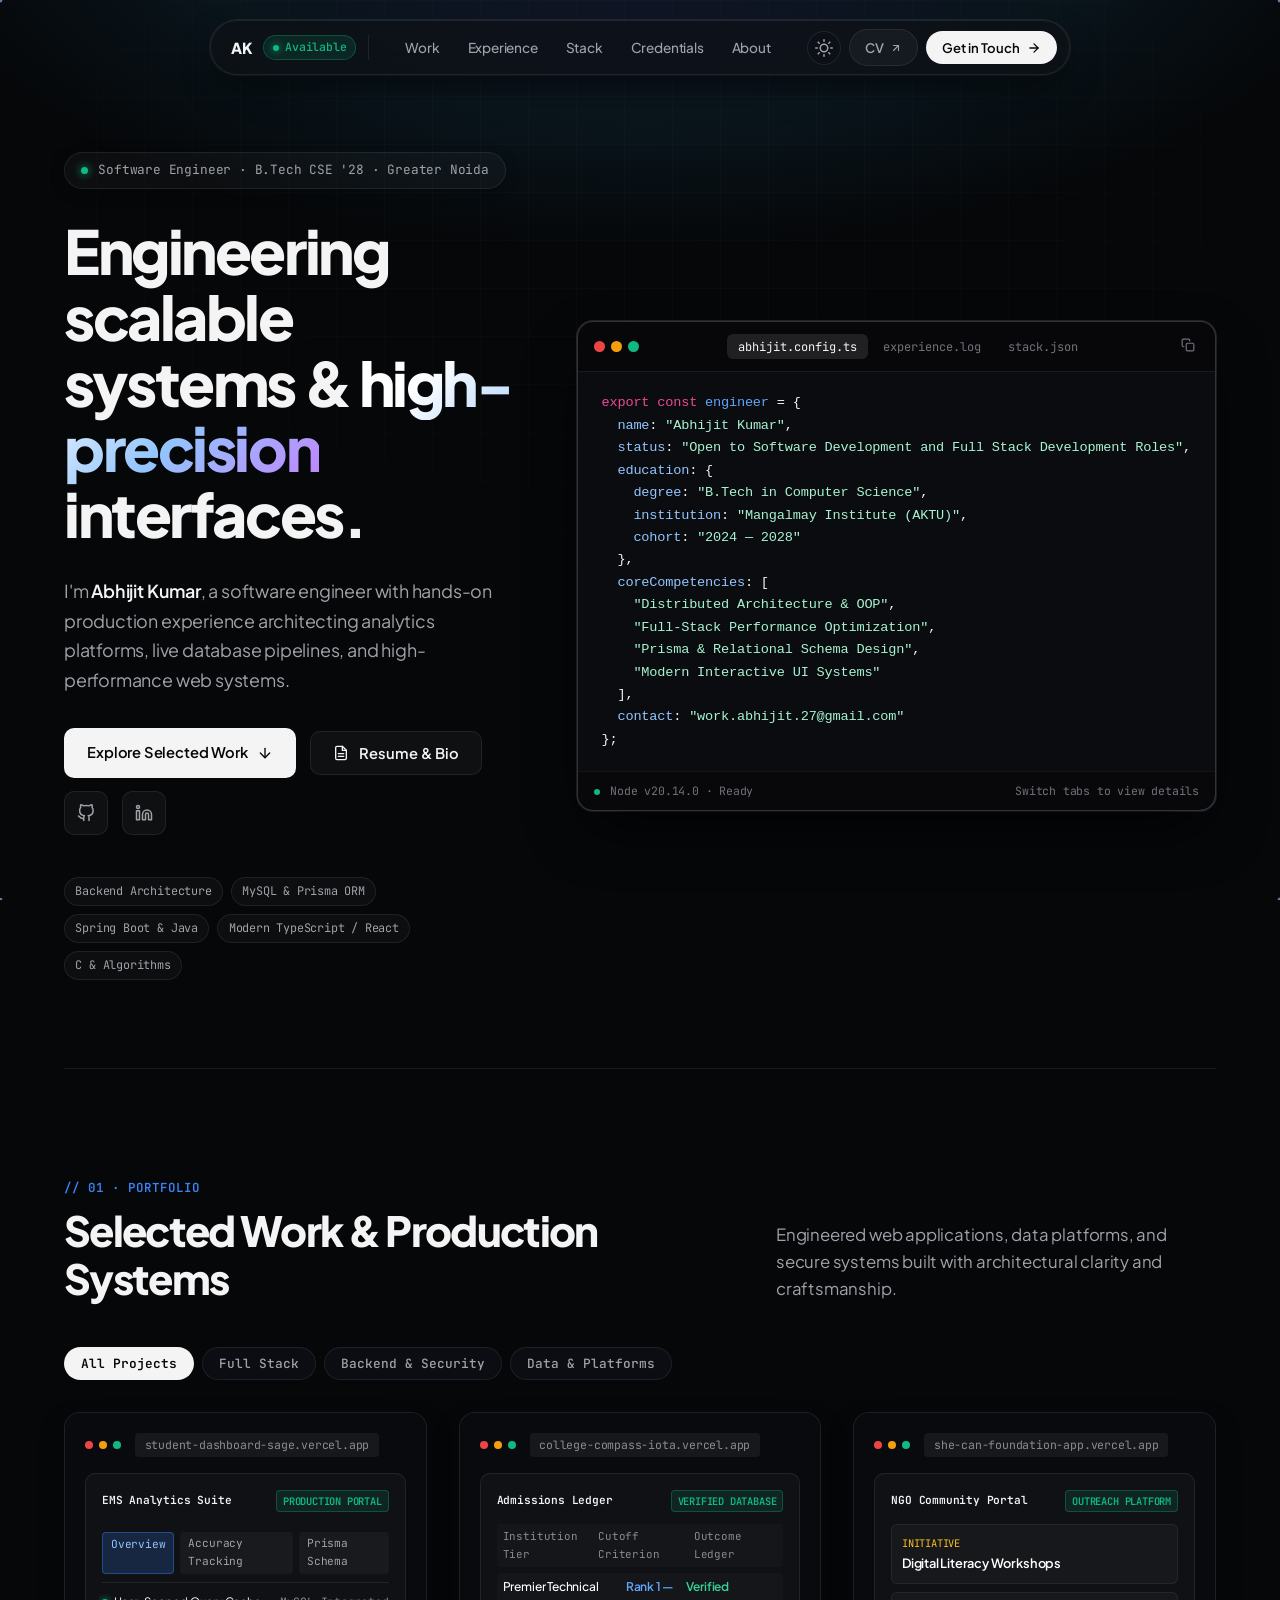
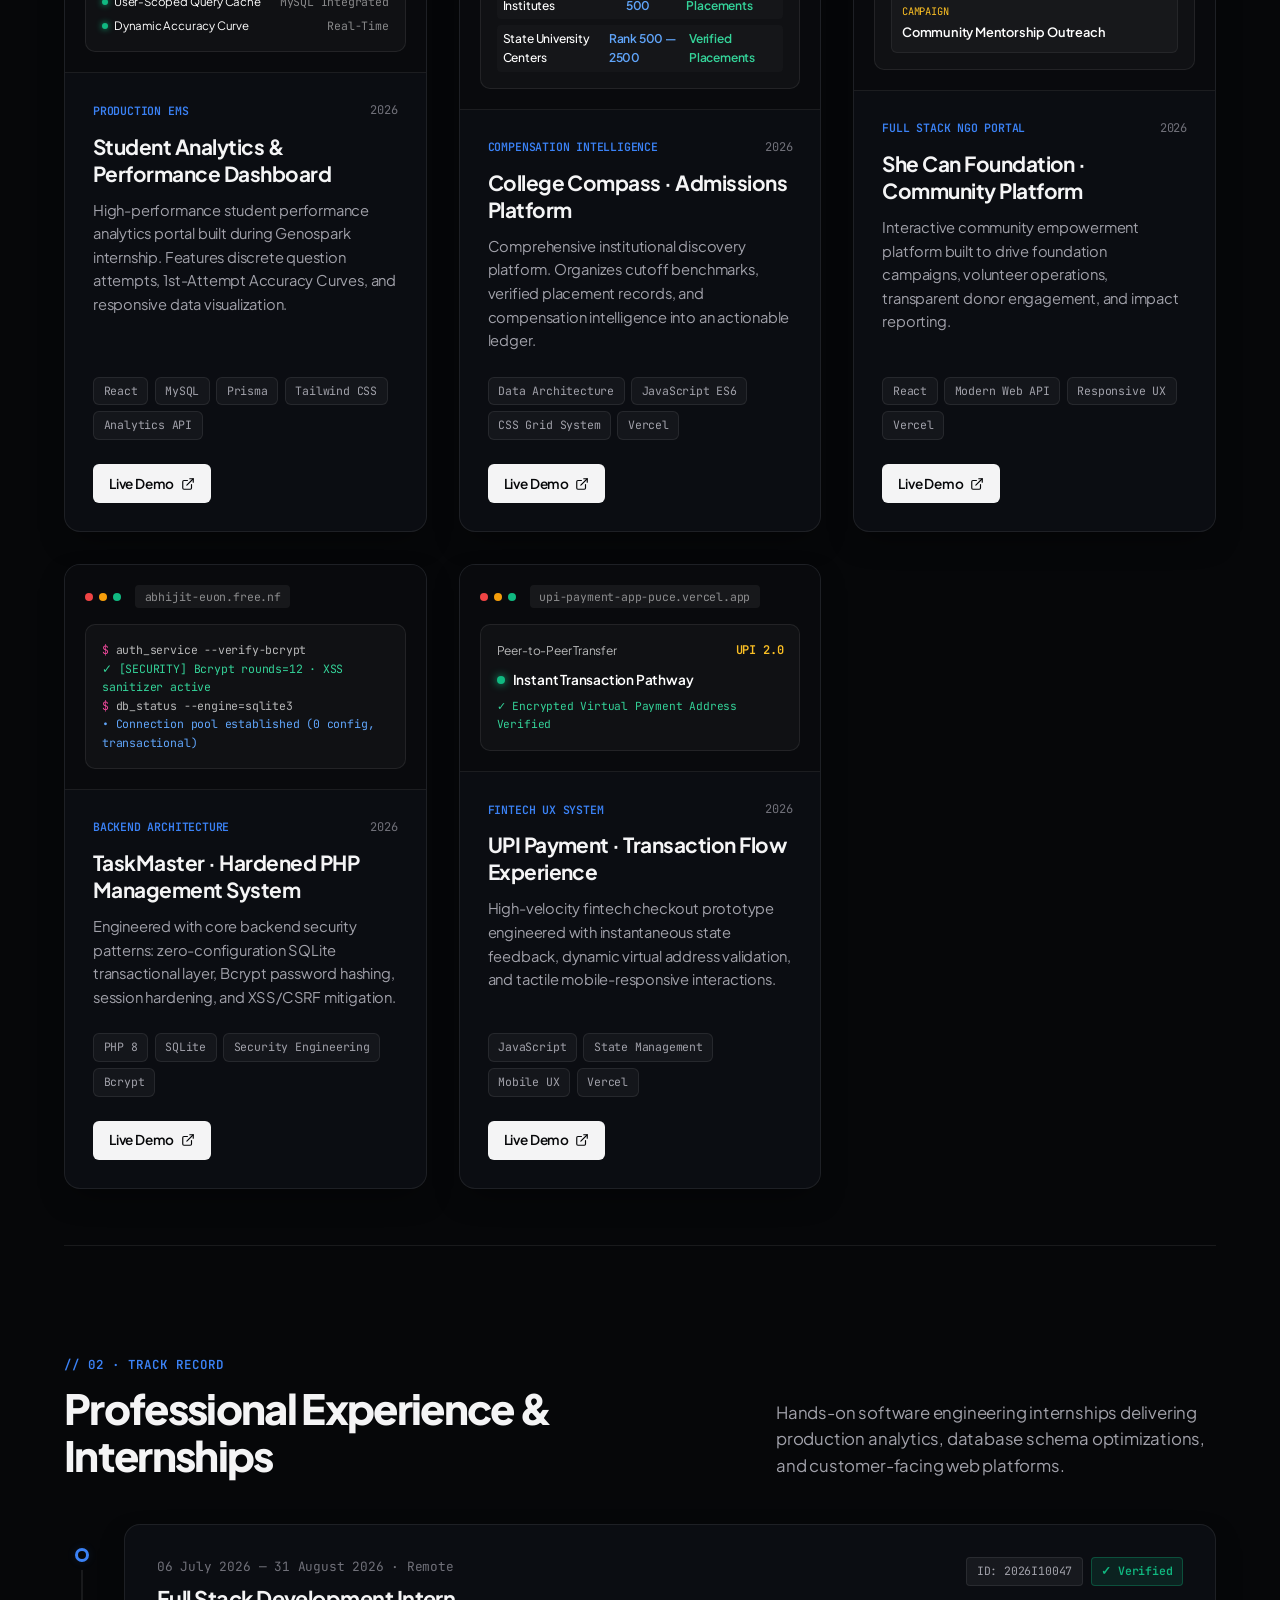
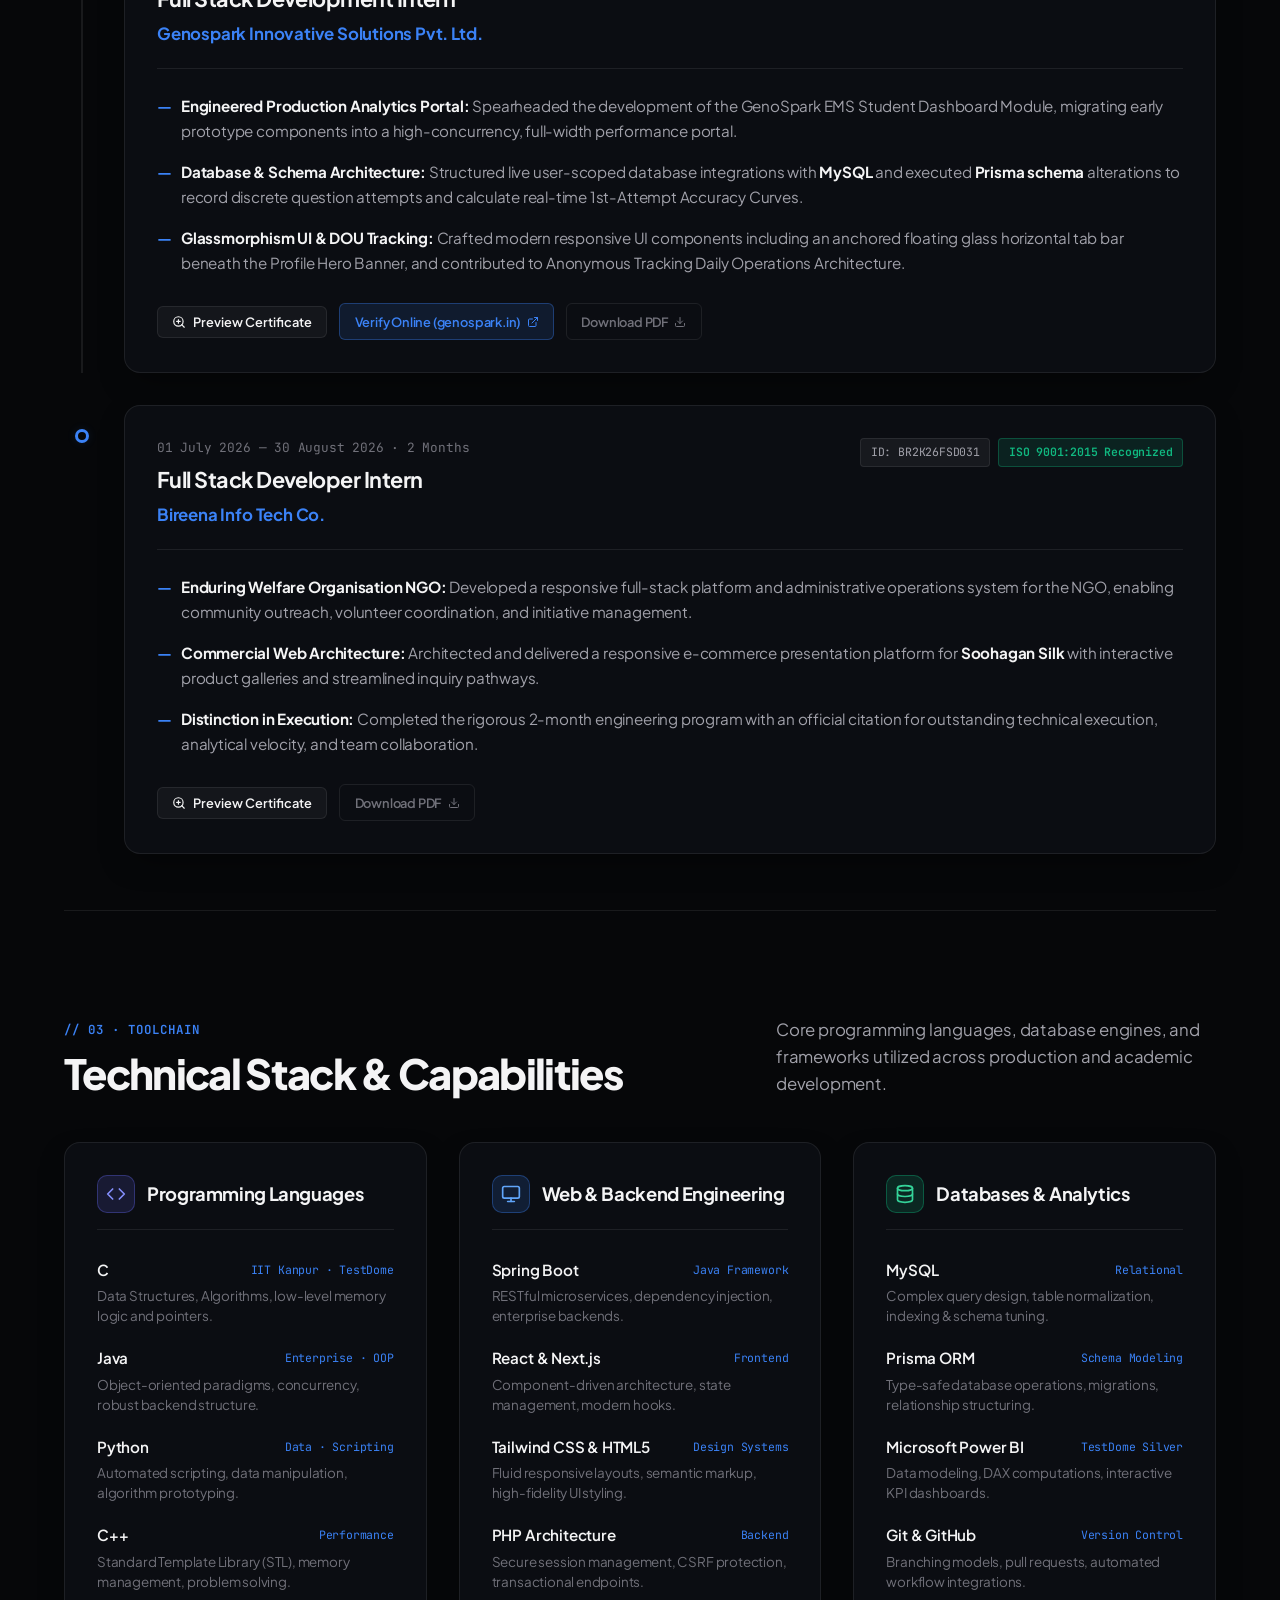
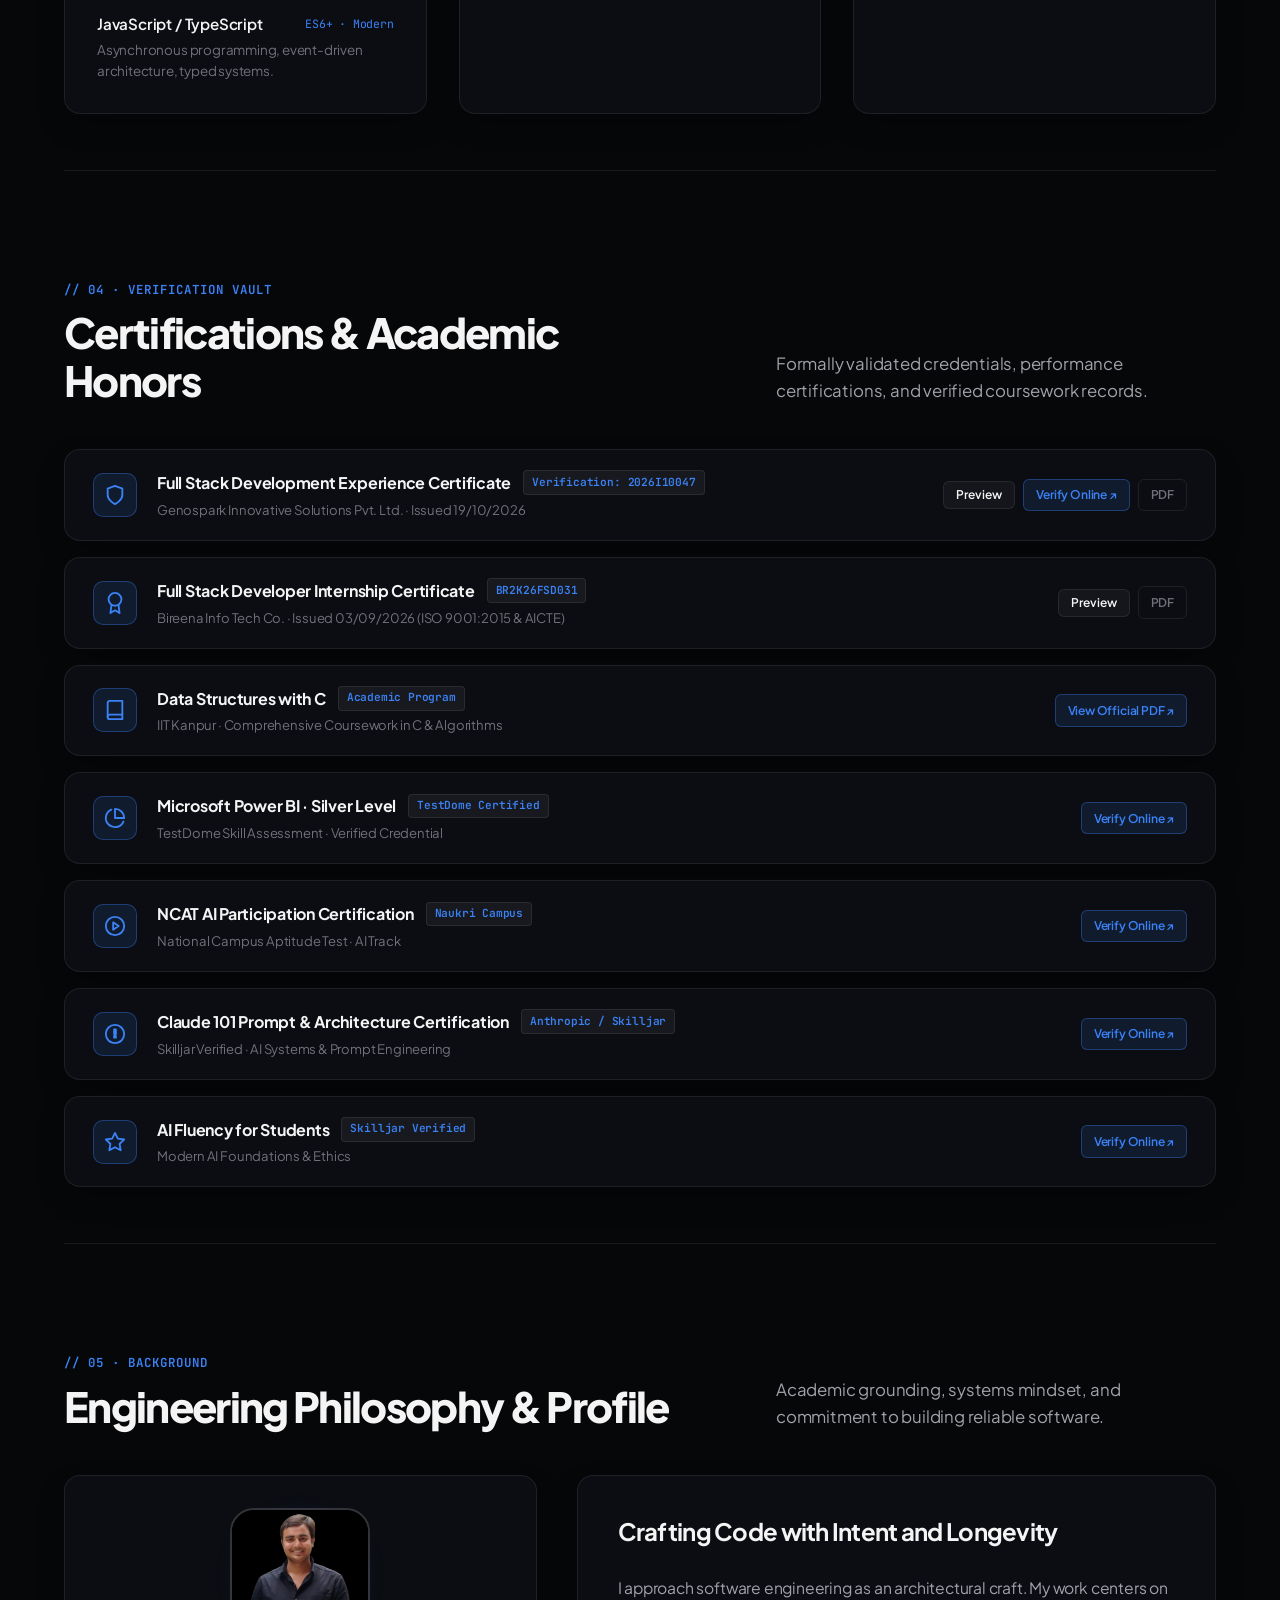
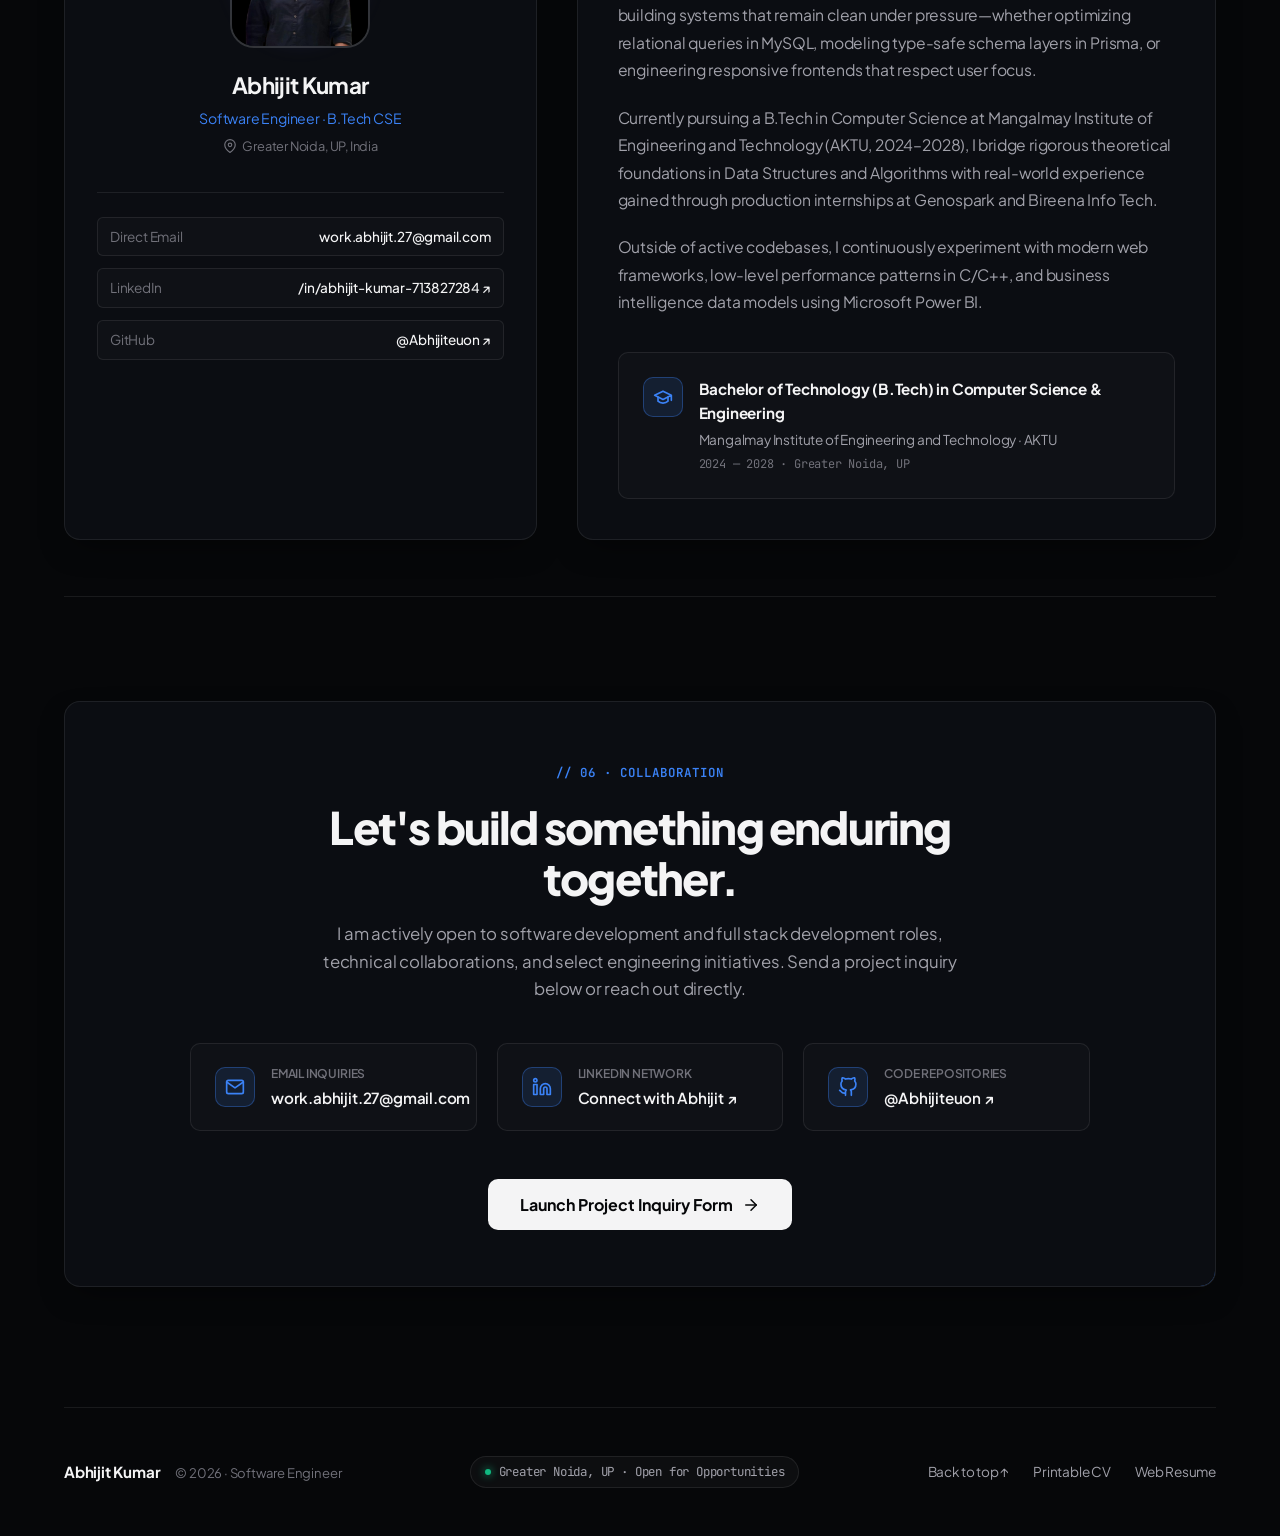
==== commit f4875e3e: "Optimize for mobile phones: responsive dock, touch controls, prevent iOS zoom, and swipeable tabs" ====
--- a/index.html
+++ b/index.html
@@ -153,18 +153,20 @@
                             </svg>
                             <span>Resume &amp; Bio</span>
                         </button>
-                        <a href="https://github.com/Abhijiteuon" target="_blank" rel="noopener noreferrer" class="action-btn icon-only-action" aria-label="GitHub Profile">
-                            <svg width="18" height="18" viewBox="0 0 24 24" fill="none" stroke="currentColor" stroke-width="2" stroke-linecap="round" stroke-linejoin="round">
-                                <path d="M9 19c-5 1.5-5-2.5-7-3m14 6v-3.87a3.37 3.37 0 0 0-.94-2.61c3.14-.35 6.44-1.54 6.44-7A5.44 5.44 0 0 0 20 4.77 5.07 5.07 0 0 0 19.91 1S18.73.65 16 2.48a13.38 13.38 0 0 0-7 0C6.27.65 5.09 1 5.09 1A5.07 5.07 0 0 0 5 4.77a5.44 5.44 0 0 0-1.5 3.78c0 5.42 3.3 6.61 6.44 7A3.37 3.37 0 0 0 9 18.13V22"></path>
-                            </svg>
-                        </a>
-                        <a href="https://www.linkedin.com/in/abhijit-kumar-713827284" target="_blank" rel="noopener noreferrer" class="action-btn icon-only-action" aria-label="LinkedIn Profile">
-                            <svg width="18" height="18" viewBox="0 0 24 24" fill="none" stroke="currentColor" stroke-width="2" stroke-linecap="round" stroke-linejoin="round">
-                                <path d="M16 8a6 6 0 0 1 6 6v7h-4v-7a2 2 0 0 0-2-2 2 2 0 0 0-2 2v7h-4v-7a6 6 0 0 1 6-6z"></path>
-                                <rect x="2" y="9" width="4" height="12"></rect>
-                                <circle cx="4" cy="4" r="2"></circle>
-                            </svg>
-                        </a>
+                        <div class="hero-social-row">
+                            <a href="https://github.com/Abhijiteuon" target="_blank" rel="noopener noreferrer" class="action-btn icon-only-action" aria-label="GitHub Profile">
+                                <svg width="18" height="18" viewBox="0 0 24 24" fill="none" stroke="currentColor" stroke-width="2" stroke-linecap="round" stroke-linejoin="round">
+                                    <path d="M9 19c-5 1.5-5-2.5-7-3m14 6v-3.87a3.37 3.37 0 0 0-.94-2.61c3.14-.35 6.44-1.54 6.44-7A5.44 5.44 0 0 0 20 4.77 5.07 5.07 0 0 0 19.91 1S18.73.65 16 2.48a13.38 13.38 0 0 0-7 0C6.27.65 5.09 1 5.09 1A5.07 5.07 0 0 0 5 4.77a5.44 5.44 0 0 0-1.5 3.78c0 5.42 3.3 6.61 6.44 7A3.37 3.37 0 0 0 9 18.13V22"></path>
+                                </svg>
+                            </a>
+                            <a href="https://www.linkedin.com/in/abhijit-kumar-713827284" target="_blank" rel="noopener noreferrer" class="action-btn icon-only-action" aria-label="LinkedIn Profile">
+                                <svg width="18" height="18" viewBox="0 0 24 24" fill="none" stroke="currentColor" stroke-width="2" stroke-linecap="round" stroke-linejoin="round">
+                                    <path d="M16 8a6 6 0 0 1 6 6v7h-4v-7a2 2 0 0 0-2-2 2 2 0 0 0-2 2v7h-4v-7a6 6 0 0 1 6-6z"></path>
+                                    <rect x="2" y="9" width="4" height="12"></rect>
+                                    <circle cx="4" cy="4" r="2"></circle>
+                                </svg>
+                            </a>
+                        </div>
                     </div>
 
                     <!-- Tech Focus Pills -->
--- a/index.css
+++ b/index.css
@@ -632,6 +632,12 @@
     padding-top: 0.25rem;
 }
 
+.hero-social-row {
+    display: flex;
+    align-items: center;
+    gap: 0.85rem;
+}
+
 .action-btn {
     display: inline-flex;
     align-items: center;
@@ -2452,8 +2458,14 @@
 .text-center { text-align: center; }
 
 /* --------------------------------------------------------------------------
-   15. RESPONSIVE BREAKPOINTS
+   15. RESPONSIVE BREAKPOINTS (PHONE & TABLET OPTIMIZATIONS)
    -------------------------------------------------------------------------- */
+/* Page-level overflow guarantee */
+html, body {
+    max-width: 100vw;
+    overflow-x: hidden;
+}
+
 @media (max-width: 992px) {
     .hero-container {
         grid-template-columns: 1fr;
@@ -2466,6 +2478,10 @@
 }
 
 @media (max-width: 768px) {
+    .page-wrapper {
+        padding: 0 1.25rem;
+    }
+
     .dock-links {
         display: none;
     }
@@ -2479,7 +2495,7 @@
     }
 
     .hero-section {
-        padding-top: calc(var(--nav-height) + 4rem);
+        padding-top: calc(var(--nav-height) + 3.5rem);
     }
 
     .projects-grid {
@@ -2500,7 +2516,7 @@
     }
 
     .contact-card {
-        padding: 2rem 1.5rem;
+        padding: 2.25rem 1.5rem;
     }
 
     .footer-inner {
@@ -2509,3 +2525,508 @@
         gap: 1.25rem;
     }
 }
+
+/* Specific Phone View Optimizations (≤ 540px) */
+@media (max-width: 540px) {
+    .page-wrapper {
+        padding: 0 1rem;
+    }
+
+    /* Floating Navigation */
+    .dock-header {
+        top: 0.65rem;
+        padding: 0 0.65rem;
+    }
+
+    .dock-nav {
+        width: 100%;
+        justify-content: space-between;
+        padding: 0.35rem 0.5rem 0.35rem 0.85rem;
+    }
+
+    .dock-brand {
+        border-right: none;
+        padding-right: 0;
+        gap: 0.5rem;
+    }
+
+    /* Hide desktop CTA buttons in the top dock on phones - accessible via mobile menu */
+    .dock-actions .dock-btn {
+        display: none;
+    }
+
+    .dock-actions {
+        gap: 0.35rem;
+    }
+
+    .mobile-drawer {
+        top: 4.25rem;
+        left: 0.65rem;
+        right: 0.65rem;
+        padding: 1.25rem;
+        border-radius: var(--radius-md);
+    }
+
+    /* Hero Section */
+    .hero-section {
+        padding-top: calc(var(--nav-height) + 2.25rem);
+        padding-bottom: 3.25rem;
+    }
+
+    .hero-main-col {
+        gap: 1.25rem;
+    }
+
+    .shimmer-pill {
+        font-size: 0.73rem;
+        padding: 0.35rem 0.75rem;
+        line-height: 1.35;
+        width: 100%;
+        border-radius: var(--radius-md);
+    }
+
+    .hero-headline {
+        font-size: clamp(2rem, 8.5vw, 2.5rem);
+        line-height: 1.12;
+    }
+
+    .hero-description {
+        font-size: 0.96rem;
+        line-height: 1.6;
+    }
+
+    .hero-cta-cluster {
+        flex-direction: column;
+        width: 100%;
+        align-items: stretch;
+        gap: 0.6rem;
+    }
+
+    .hero-cta-cluster .action-btn {
+        width: 100%;
+        justify-content: center;
+        min-height: 48px;
+        font-size: 0.95rem;
+    }
+
+    .hero-social-row {
+        display: flex;
+        gap: 0.6rem;
+        width: 100%;
+    }
+
+    .hero-social-row .icon-only-action {
+        flex: 1;
+        justify-content: center;
+        min-height: 46px;
+    }
+
+    .hero-focus-tags {
+        gap: 0.35rem;
+    }
+
+    .focus-chip {
+        font-size: 0.7rem;
+        padding: 0.2rem 0.55rem;
+    }
+
+    /* Code Terminal */
+    .terminal-bar {
+        padding: 0.6rem 0.75rem;
+    }
+
+    .terminal-tabs {
+        overflow-x: auto;
+        -webkit-overflow-scrolling: touch;
+        scrollbar-width: none;
+        max-width: calc(100% - 60px);
+        gap: 2px;
+    }
+
+    .terminal-tabs::-webkit-scrollbar {
+        display: none;
+    }
+
+    .term-tab {
+        font-size: 0.7rem;
+        padding: 0.25rem 0.55rem;
+        white-space: nowrap;
+        flex-shrink: 0;
+    }
+
+    .terminal-content {
+        padding: 1rem 0.85rem;
+        min-height: 190px;
+        font-size: 0.76rem;
+        line-height: 1.55;
+    }
+
+    .terminal-footer {
+        flex-direction: column;
+        align-items: flex-start;
+        gap: 0.25rem;
+        font-size: 0.68rem;
+        padding: 0.5rem 0.85rem;
+    }
+
+    /* Section Headings */
+    .section-block {
+        padding: 3.75rem 0 1.75rem;
+    }
+
+    .section-header-row {
+        margin-bottom: 2rem;
+        gap: 1rem;
+    }
+
+    .section-heading {
+        font-size: 1.75rem;
+    }
+
+    .section-subtext {
+        font-size: 0.95rem;
+    }
+
+    /* Filter Bar */
+    .project-filter-bar {
+        overflow-x: auto;
+        -webkit-overflow-scrolling: touch;
+        scrollbar-width: none;
+        flex-wrap: nowrap;
+        padding-bottom: 0.5rem;
+        margin-bottom: 1.5rem;
+        width: 100%;
+        gap: 0.4rem;
+    }
+
+    .project-filter-bar::-webkit-scrollbar {
+        display: none;
+    }
+
+    .filter-pill {
+        white-space: nowrap;
+        flex-shrink: 0;
+        font-size: 0.75rem;
+        padding: 0.4rem 0.85rem;
+    }
+
+    /* Projects Grid & Mockups */
+    .projects-grid {
+        gap: 1.5rem;
+    }
+
+    .project-card {
+        border-radius: var(--radius-md);
+    }
+
+    .project-mockup-frame {
+        min-height: 160px;
+        padding: 0.9rem;
+    }
+
+    .chrome-address {
+        max-width: 150px;
+        overflow: hidden;
+        text-overflow: ellipsis;
+        white-space: nowrap;
+    }
+
+    .project-body {
+        padding: 1.25rem;
+    }
+
+    .project-title {
+        font-size: 1.15rem;
+    }
+
+    .project-desc {
+        font-size: 0.88rem;
+        margin-bottom: 1.25rem;
+    }
+
+    .project-links .link-btn {
+        width: 100%;
+        justify-content: center;
+        min-height: 44px;
+    }
+
+    /* Experience Timeline */
+    .timeline-content-card {
+        padding: 1.25rem;
+    }
+
+    .timeline-top {
+        flex-direction: column;
+        align-items: flex-start;
+        gap: 0.6rem;
+        margin-bottom: 1rem;
+        padding-bottom: 1rem;
+    }
+
+    .exp-role {
+        font-size: 1.15rem;
+    }
+
+    .exp-bullet-list {
+        gap: 0.75rem;
+        margin-bottom: 1.25rem;
+    }
+
+    .exp-bullet-list li {
+        font-size: 0.88rem;
+        line-height: 1.55;
+        padding-left: 1.15rem;
+    }
+
+    .exp-action-row {
+        flex-direction: column;
+        width: 100%;
+        gap: 0.5rem;
+    }
+
+    .exp-action-row .btn-sm {
+        width: 100%;
+        justify-content: center;
+        min-height: 42px;
+    }
+
+    /* Skills Matrix */
+    .skills-matrix {
+        grid-template-columns: 1fr;
+        gap: 1.25rem;
+    }
+
+    .matrix-card {
+        padding: 1.25rem;
+    }
+
+    .matrix-header {
+        margin-bottom: 1.25rem;
+        padding-bottom: 0.75rem;
+    }
+
+    .tech-title {
+        font-size: 0.9rem;
+    }
+
+    .tech-desc {
+        font-size: 0.8rem;
+    }
+
+    /* Credentials */
+    .cert-item {
+        padding: 1.15rem;
+        flex-direction: column;
+        align-items: flex-start;
+        gap: 0.9rem;
+    }
+
+    .cert-left {
+        min-width: 100%;
+        gap: 0.75rem;
+    }
+
+    .cert-stamp-icon {
+        width: 38px;
+        height: 38px;
+    }
+
+    .cert-name {
+        font-size: 0.92rem;
+    }
+
+    .cert-action-cluster {
+        width: 100%;
+        display: grid;
+        grid-template-columns: repeat(auto-fit, minmax(75px, 1fr));
+        gap: 0.4rem;
+    }
+
+    .cert-action-cluster .btn-xs {
+        text-align: center;
+        justify-content: center;
+        padding: 0.5rem 0.4rem;
+        min-height: 38px;
+    }
+
+    /* About Section */
+    .about-card-left, .about-card-right {
+        padding: 1.25rem;
+        gap: 1.25rem;
+    }
+
+    .author-avatar-frame {
+        width: 100px;
+        height: 100px;
+    }
+
+    .author-img {
+        width: 100px;
+        height: 100px;
+        border-radius: var(--radius-lg);
+    }
+
+    .author-name {
+        font-size: 1.25rem;
+    }
+
+    .about-subheading {
+        font-size: 1.2rem;
+    }
+
+    .about-paragraphs {
+        font-size: 0.9rem;
+        line-height: 1.6;
+        gap: 0.9rem;
+    }
+
+    .education-block {
+        flex-direction: column;
+        padding: 1rem;
+        gap: 0.75rem;
+    }
+
+    /* Contact Card */
+    .contact-card {
+        padding: 2rem 1rem;
+        gap: 1.5rem;
+    }
+
+    .contact-heading {
+        font-size: 1.65rem;
+    }
+
+    .contact-sub {
+        font-size: 0.92rem;
+    }
+
+    .contact-direct-grid {
+        grid-template-columns: 1fr;
+        gap: 0.75rem;
+    }
+
+    .direct-box {
+        padding: 0.9rem;
+    }
+
+    .btn-primary-large {
+        width: 100%;
+        padding: 0.85rem;
+        font-size: 0.92rem;
+        min-height: 48px;
+    }
+
+    /* Modals & Dialogs (Phone Bottom Sheet Style) */
+    .modern-modal {
+        padding: 0.5rem;
+        align-items: flex-end;
+    }
+
+    .modal-dialog {
+        max-height: 92vh;
+        width: 100%;
+        margin: 0;
+        border-radius: 18px 18px 10px 10px;
+    }
+
+    .modal-panel-header {
+        padding: 1.25rem 1rem 0.85rem;
+    }
+
+    .modal-title {
+        font-size: 1.2rem;
+    }
+
+    .inquiry-form {
+        padding: 1rem;
+        gap: 1.15rem;
+    }
+
+    .input-wrap input,
+    .input-wrap select,
+    .input-wrap textarea {
+        font-size: 16px; /* Prevents auto-zoom in Safari on iOS */
+        padding: 0.65rem 0.75rem;
+    }
+
+    .pill-checkbox-group, .pill-radio-group {
+        gap: 0.35rem;
+    }
+
+    .pill-check span, .pill-radio span {
+        font-size: 0.75rem;
+        padding: 0.35rem 0.65rem;
+    }
+
+    .modal-img-stage {
+        padding: 0.75rem 0.25rem;
+        max-height: 48vh;
+    }
+
+    .modal-panel-footer {
+        padding: 1rem;
+        flex-direction: column;
+        align-items: stretch;
+        gap: 0.75rem;
+    }
+
+    .cert-footer-actions {
+        width: 100%;
+        display: flex;
+        flex-direction: column;
+        gap: 0.5rem;
+    }
+
+    .cert-footer-actions .btn-sm {
+        width: 100%;
+        justify-content: center;
+        min-height: 42px;
+    }
+
+    .resume-meta-card {
+        grid-template-columns: 1fr;
+        padding: 1rem;
+        gap: 0.75rem;
+    }
+
+    .resume-overview-body {
+        padding: 1rem;
+    }
+
+    .resume-modal-cta-row .btn-primary-large,
+    .resume-modal-cta-row .btn-outline-large {
+        font-size: 0.88rem;
+        padding: 0.75rem;
+        min-height: 44px;
+    }
+}
+
+/* Extra Compact Phones (≤ 380px) */
+@media (max-width: 380px) {
+    .page-wrapper {
+        padding: 0 0.75rem;
+    }
+
+    .hero-headline {
+        font-size: 1.85rem;
+    }
+
+    .brand-monogram {
+        font-size: 0.85rem;
+    }
+
+    .brand-badge .badge-text {
+        display: none;
+    }
+
+    .section-heading {
+        font-size: 1.55rem;
+    }
+
+    .timeline-content-card,
+    .matrix-card,
+    .about-card-left,
+    .about-card-right {
+        padding: 1rem;
+    }
+}
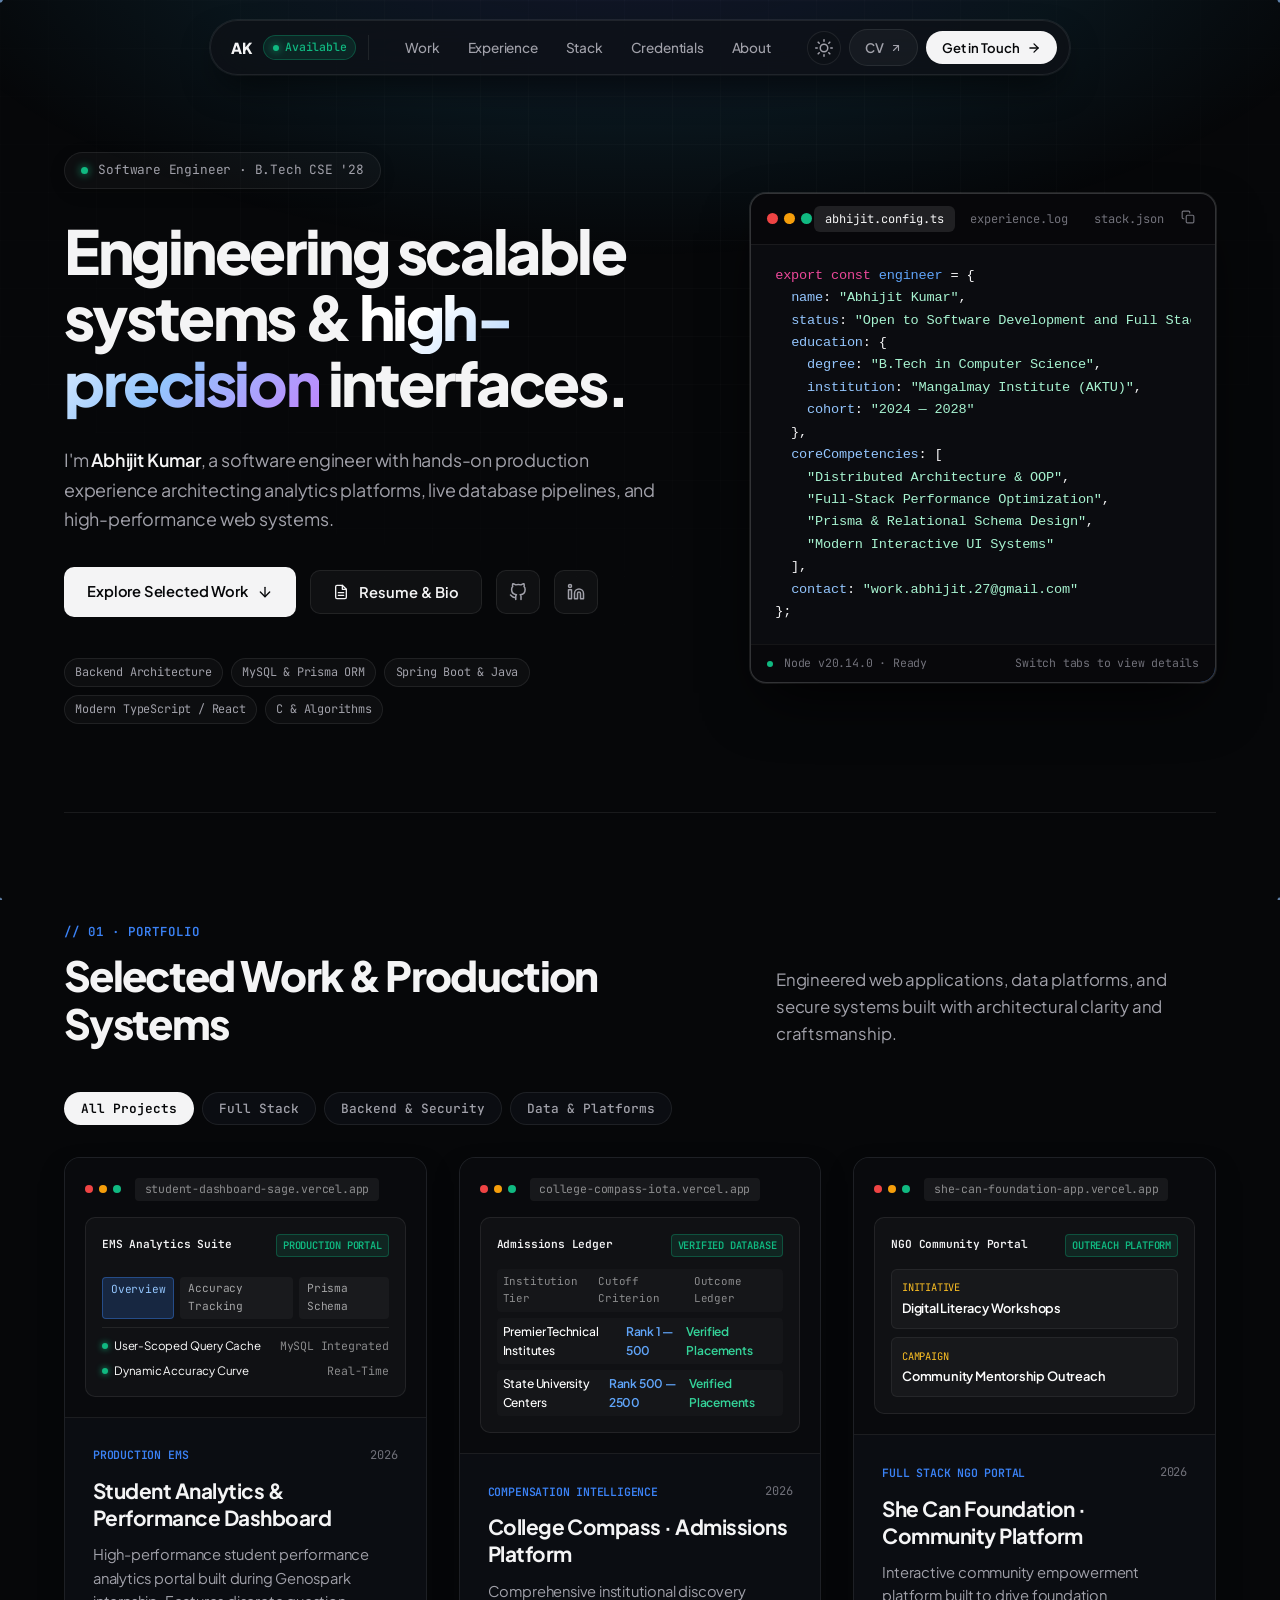
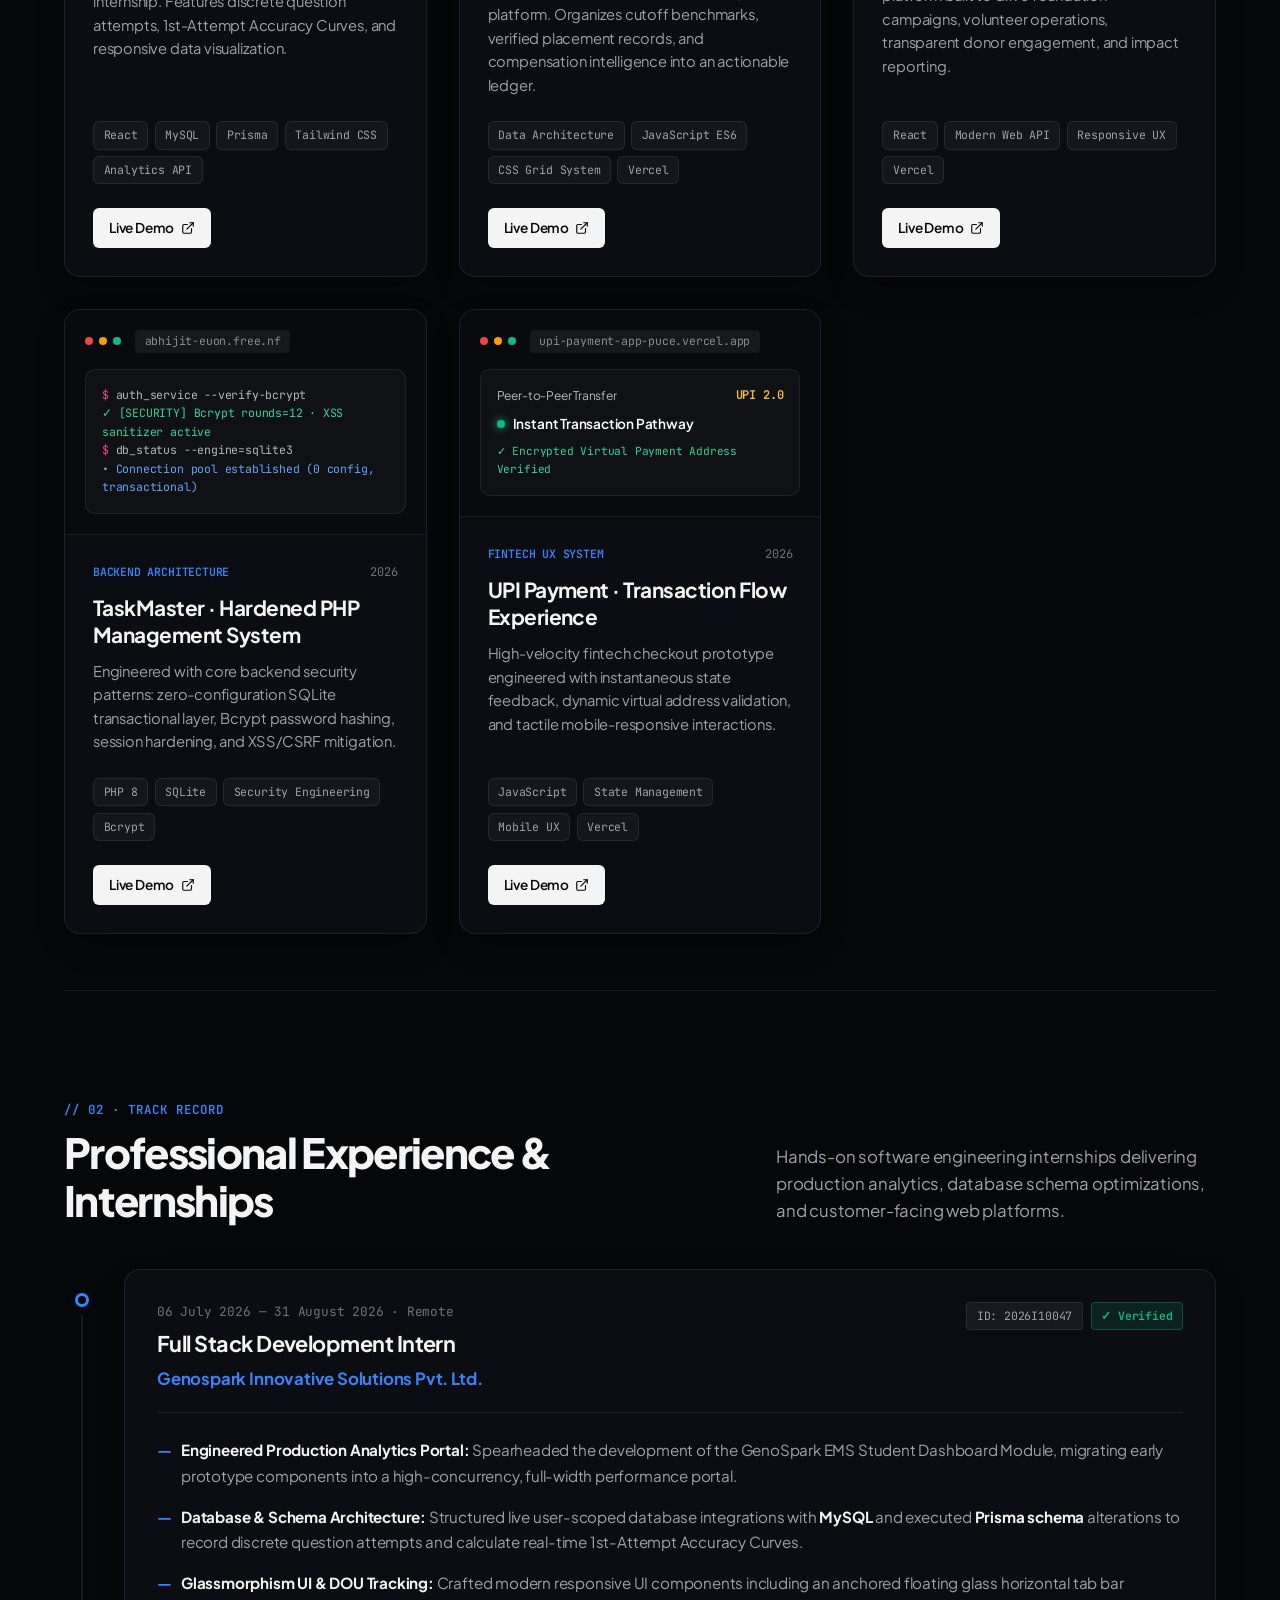
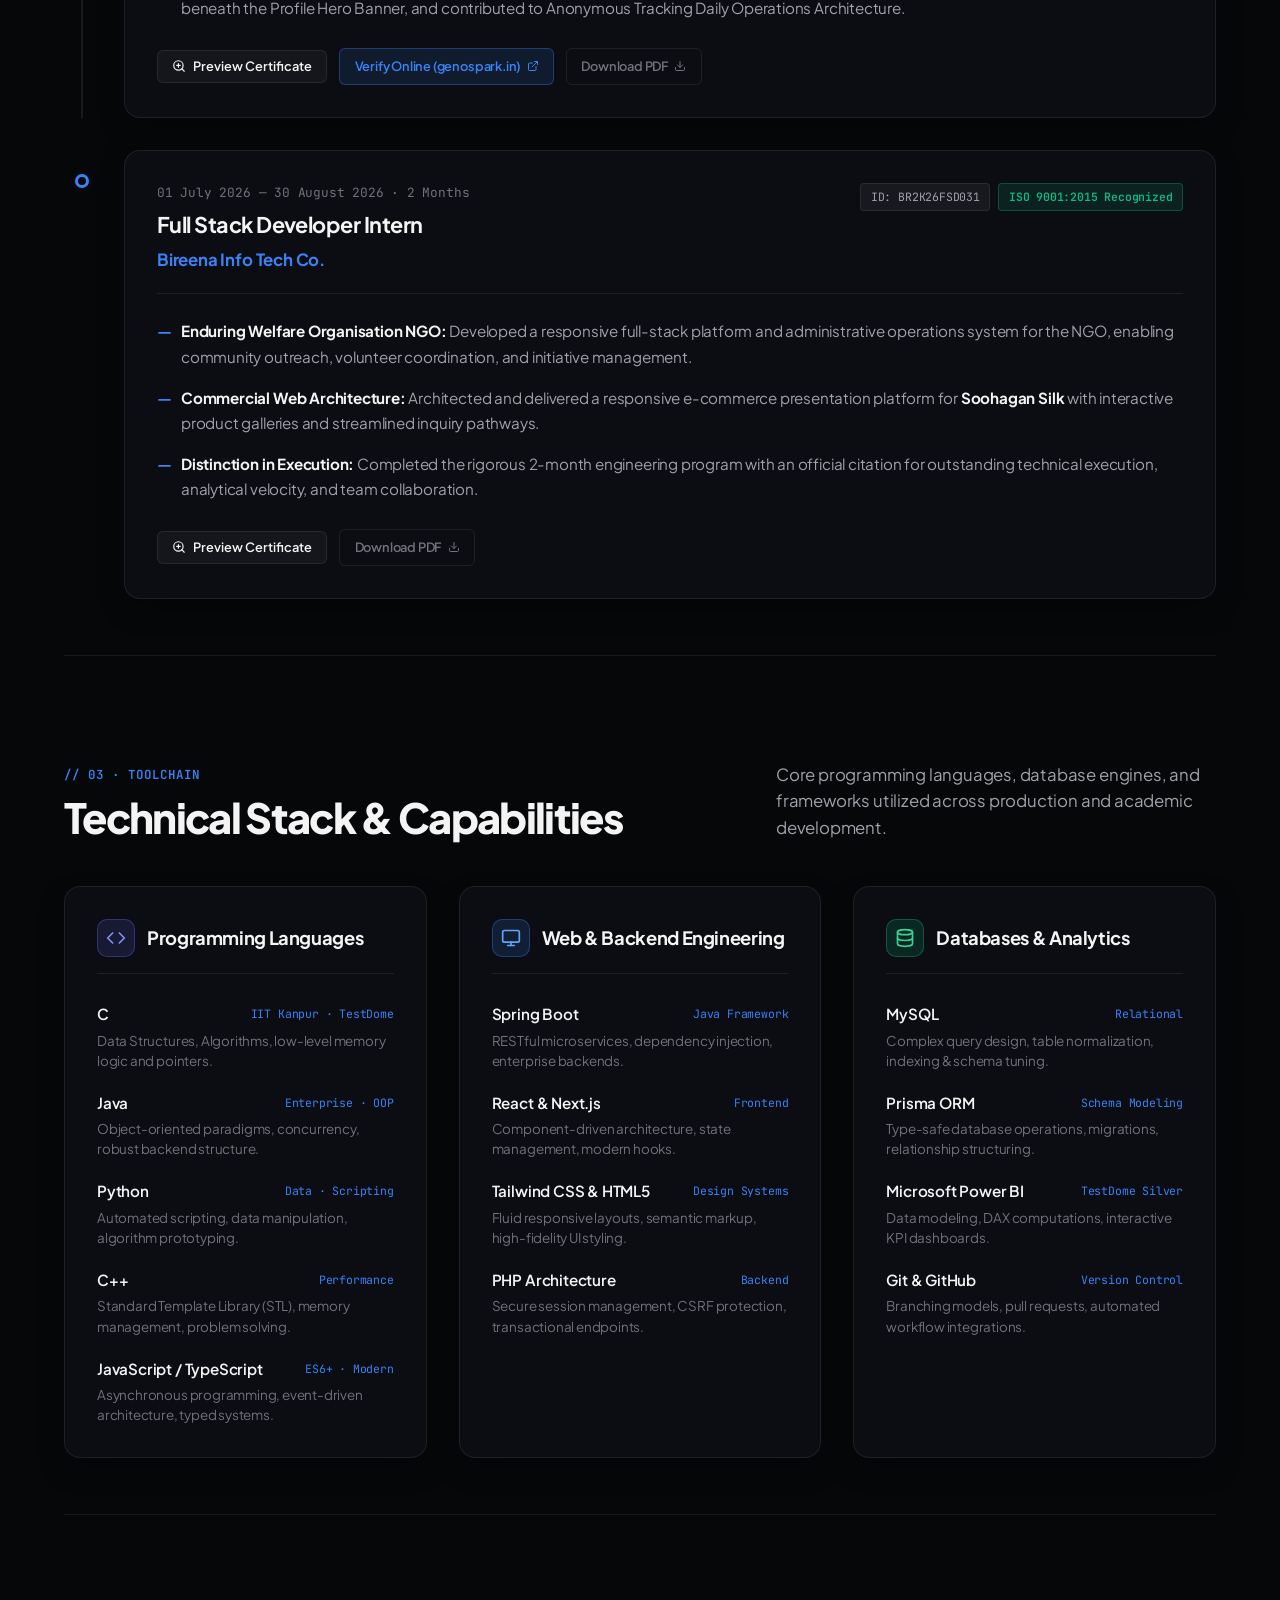
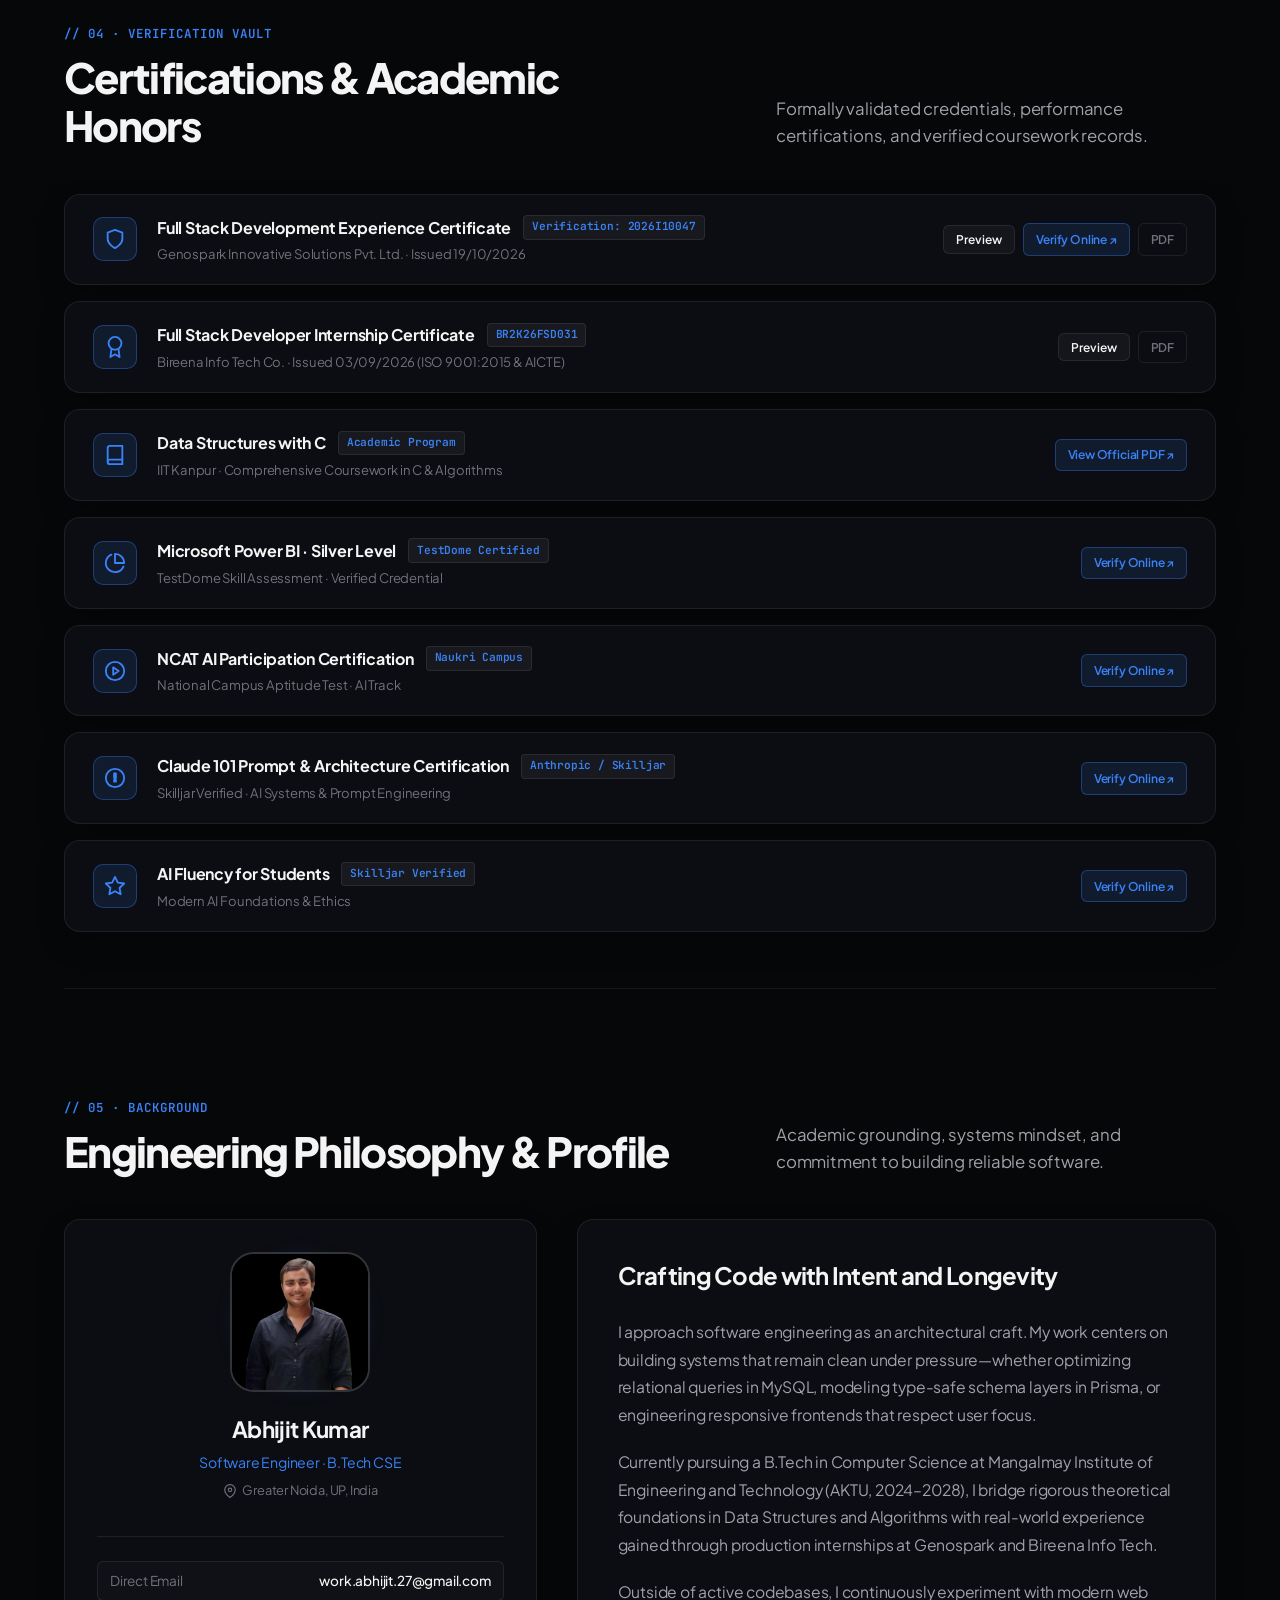
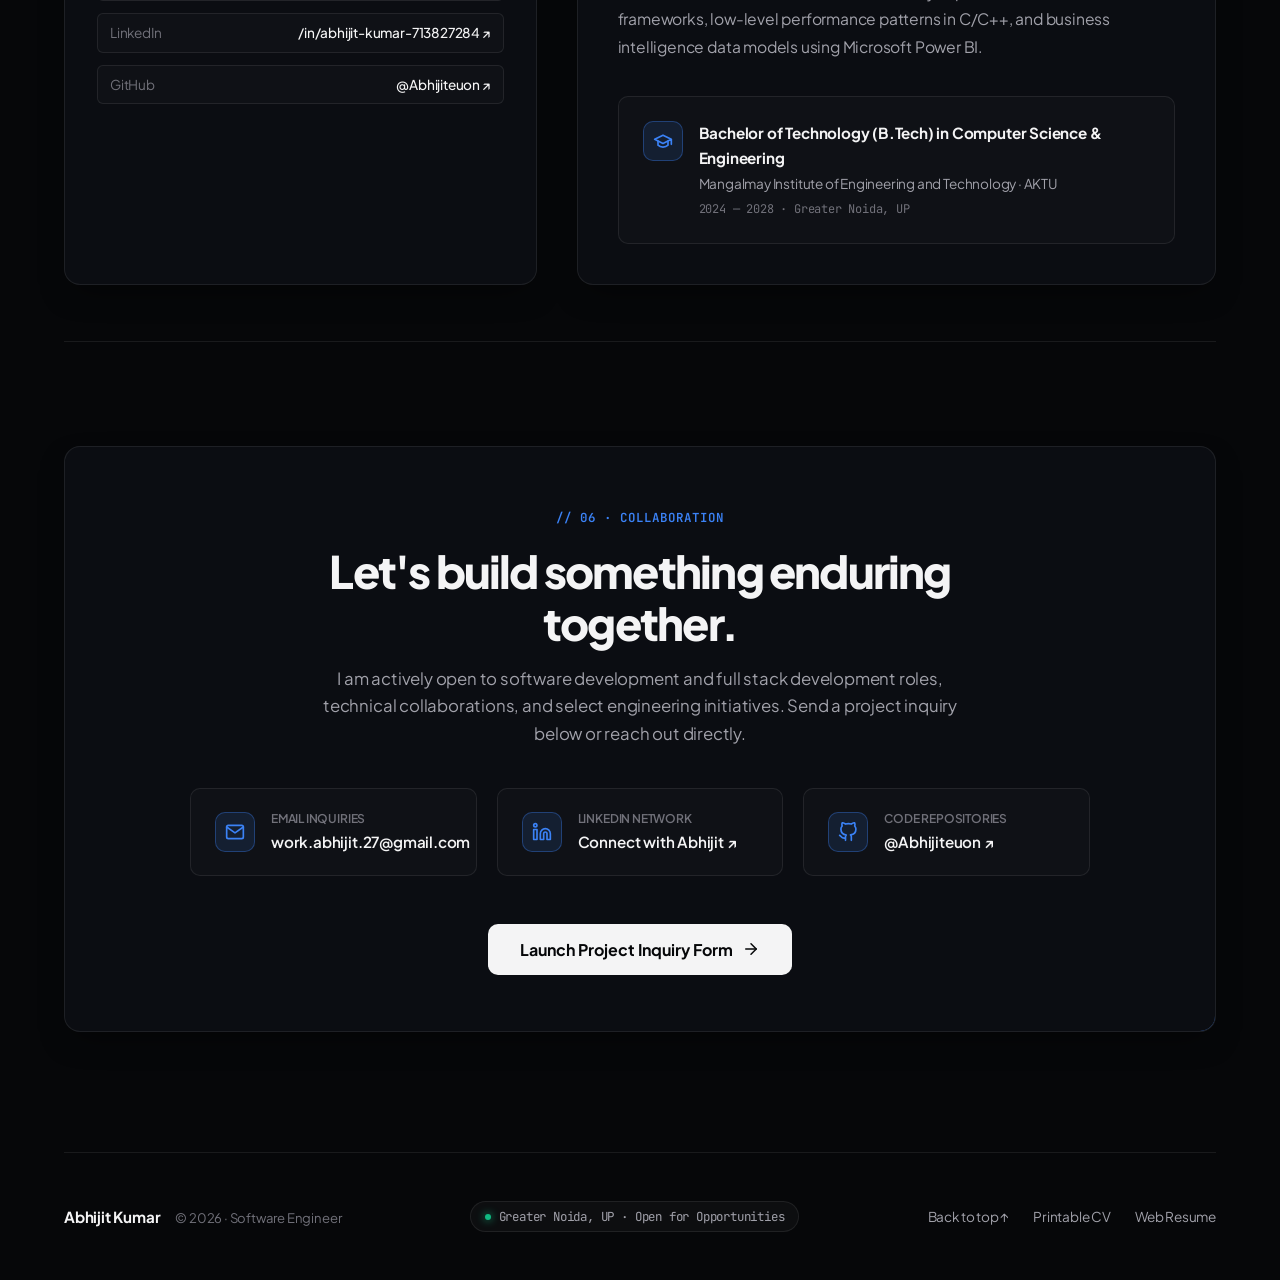
==== commit d37f81fb: "Fix mobile viewport horizontal clipping: enforce min-width 0, responsive hero layout, and wrap conta" ====
--- a/index.html
+++ b/index.html
@@ -124,7 +124,7 @@
                     <div class="hero-eyebrow">
                         <div class="shimmer-pill">
                             <span class="pulse-indicator"></span>
-                            <span class="pill-text">Software Engineer &middot; B.Tech CSE '28 &middot; Greater Noida</span>
+                            <span class="pill-text">Software Engineer &middot; B.Tech CSE '28</span>
                         </div>
                     </div>
 
--- a/index.css
+++ b/index.css
@@ -105,6 +105,9 @@
     scroll-behavior: smooth;
     font-size: 16px;
     -webkit-text-size-adjust: 100%;
+    width: 100%;
+    max-width: 100%;
+    overflow-x: hidden;
 }
 
 body {
@@ -115,6 +118,8 @@
     letter-spacing: -0.012em;
     -webkit-font-smoothing: antialiased;
     -moz-osx-font-smoothing: grayscale;
+    width: 100%;
+    max-width: 100%;
     overflow-x: hidden;
     position: relative;
     min-height: 100vh;
@@ -158,8 +163,8 @@
     position: fixed;
     top: 0;
     left: 0;
-    width: 100vw;
-    height: 100vh;
+    width: 100%;
+    height: 100%;
     pointer-events: none;
     z-index: 0;
     opacity: 0.65;
@@ -170,7 +175,8 @@
     top: 0;
     left: 50%;
     transform: translateX(-50%);
-    width: 100vw;
+    width: 100%;
+    max-width: 100%;
     height: 600px;
     background: radial-gradient(1000px 450px at 50% -80px, rgba(99, 102, 241, 0.15), rgba(56, 189, 248, 0.08) 45%, transparent 75%);
     pointer-events: none;
@@ -185,8 +191,8 @@
     position: fixed;
     top: 0;
     left: 0;
-    width: 100vw;
-    height: 100vh;
+    width: 100%;
+    height: 100%;
     pointer-events: none;
     z-index: 0;
     background-size: 48px 48px;
@@ -476,9 +482,22 @@
 .page-wrapper {
     position: relative;
     z-index: 2;
+    width: 100%;
     max-width: var(--max-width);
     margin: 0 auto;
     padding: 0 1.5rem;
+    box-sizing: border-box;
+}
+
+/* Prevent grid/flex children blowout */
+.hero-container > *,
+.projects-grid > *,
+.timeline-item > *,
+.skills-matrix > *,
+.about-grid > *,
+.contact-direct-grid > * {
+    min-width: 0;
+    max-width: 100%;
 }
 
 .section-block {
@@ -564,6 +583,13 @@
     color: var(--text-secondary);
     overflow: hidden;
     box-shadow: 0 4px 15px rgba(0, 0, 0, 0.2);
+    max-width: 100%;
+    box-sizing: border-box;
+}
+
+.pill-text {
+    white-space: normal;
+    word-break: break-word;
 }
 
 .shimmer-pill::before {
@@ -588,6 +614,7 @@
     border-radius: 50%;
     background: var(--status-live);
     box-shadow: 0 0 8px var(--status-live);
+    flex-shrink: 0;
 }
 
 .hero-headline {
@@ -596,6 +623,8 @@
     line-height: 1.08;
     letter-spacing: -0.04em;
     color: var(--text-primary);
+    word-break: break-word;
+    overflow-wrap: break-word;
 }
 
 .gradient-text {
@@ -617,6 +646,8 @@
     color: var(--text-secondary);
     line-height: 1.65;
     max-width: 600px;
+    word-break: break-word;
+    overflow-wrap: break-word;
 }
 
 .text-white {
@@ -630,6 +661,8 @@
     gap: 0.85rem;
     flex-wrap: wrap;
     padding-top: 0.25rem;
+    max-width: 100%;
+    box-sizing: border-box;
 }
 
 .hero-social-row {
@@ -2055,8 +2088,10 @@
     position: fixed;
     top: 0;
     left: 0;
-    width: 100vw;
-    height: 100vh;
+    right: 0;
+    bottom: 0;
+    width: 100%;
+    height: 100%;
     display: flex;
     align-items: center;
     justify-content: center;
@@ -2065,6 +2100,7 @@
     opacity: 0;
     visibility: hidden;
     transition: opacity var(--transition-base), visibility var(--transition-base);
+    box-sizing: border-box;
 }
 
 .modern-modal.active {
@@ -2462,14 +2498,19 @@
    -------------------------------------------------------------------------- */
 /* Page-level overflow guarantee */
 html, body {
-    max-width: 100vw;
+    width: 100%;
+    max-width: 100%;
     overflow-x: hidden;
 }
 
 @media (max-width: 992px) {
     .hero-container {
-        grid-template-columns: 1fr;
-        gap: 3rem;
+        display: flex;
+        flex-direction: column;
+        width: 100%;
+        max-width: 100%;
+        min-width: 0;
+        gap: 2.75rem;
     }
 
     .about-grid {
@@ -2478,28 +2519,230 @@
 }
 
 @media (max-width: 768px) {
+    html, body {
+        width: 100%;
+        max-width: 100%;
+        overflow-x: hidden;
+    }
+
     .page-wrapper {
         padding: 0 1.25rem;
+        width: 100%;
+        max-width: 100%;
+        box-sizing: border-box;
+    }
+
+    /* Floating Navigation */
+    .dock-header {
+        top: 0.75rem;
+        padding: 0 0.85rem;
+    }
+
+    .dock-nav {
+        width: 100%;
+        max-width: 100%;
+        justify-content: space-between;
+        padding: 0.35rem 0.6rem 0.35rem 0.95rem;
+        box-sizing: border-box;
+    }
+
+    .dock-brand {
+        border-right: none;
+        padding-right: 0;
+        gap: 0.45rem;
     }
 
     .dock-links {
         display: none;
     }
 
+    /* Hide desktop CTA buttons in the top dock on mobile/tablet — fully available in hamburger drawer */
+    .dock-actions .dock-btn {
+        display: none;
+    }
+
+    .dock-actions {
+        gap: 0.35rem;
+    }
+
     .mobile-toggle {
         display: flex;
     }
 
+    .mobile-drawer {
+        top: 4.5rem;
+        left: 0.85rem;
+        right: 0.85rem;
+        padding: 1.25rem;
+        border-radius: var(--radius-md);
+    }
+
     .section-block {
         padding: 4.5rem 0 2rem;
     }
 
+    /* Hero Section */
     .hero-section {
-        padding-top: calc(var(--nav-height) + 3.5rem);
-    }
-
+        padding-top: calc(var(--nav-height) + 2.5rem);
+        padding-bottom: 3.5rem;
+    }
+
+    .hero-container {
+        display: flex;
+        flex-direction: column;
+        width: 100%;
+        max-width: 100%;
+        min-width: 0;
+        gap: 2.25rem;
+    }
+
+    .hero-main-col,
+    .hero-terminal-col {
+        width: 100%;
+        max-width: 100%;
+        min-width: 0;
+        box-sizing: border-box;
+    }
+
+    .hero-main-col {
+        gap: 1.35rem;
+    }
+
+    .shimmer-pill {
+        font-size: 0.75rem;
+        padding: 0.35rem 0.8rem;
+        line-height: 1.35;
+        max-width: 100%;
+        box-sizing: border-box;
+    }
+
+    .pill-text {
+        white-space: normal;
+        word-break: break-word;
+    }
+
+    .hero-headline {
+        font-size: clamp(2rem, 7.2vw, 2.75rem);
+        line-height: 1.12;
+        word-break: break-word;
+        overflow-wrap: break-word;
+    }
+
+    .hero-description {
+        font-size: 0.98rem;
+        line-height: 1.6;
+        word-break: break-word;
+        overflow-wrap: break-word;
+    }
+
+    .hero-cta-cluster {
+        display: flex;
+        flex-direction: column;
+        width: 100%;
+        max-width: 100%;
+        min-width: 0;
+        align-items: stretch;
+        gap: 0.65rem;
+        box-sizing: border-box;
+    }
+
+    .hero-cta-cluster .action-btn {
+        width: 100%;
+        justify-content: center;
+        min-height: 48px;
+        font-size: 0.95rem;
+        box-sizing: border-box;
+    }
+
+    .hero-social-row {
+        display: flex;
+        gap: 0.65rem;
+        width: 100%;
+        max-width: 100%;
+        min-width: 0;
+        box-sizing: border-box;
+    }
+
+    .hero-social-row .icon-only-action {
+        flex: 1;
+        justify-content: center;
+        min-height: 46px;
+        box-sizing: border-box;
+    }
+
+    .hero-focus-tags {
+        gap: 0.4rem;
+        max-width: 100%;
+    }
+
+    .focus-chip {
+        font-size: 0.72rem;
+        padding: 0.22rem 0.6rem;
+    }
+
+    /* Code Terminal */
+    .code-terminal {
+        width: 100%;
+        max-width: 100%;
+        min-width: 0;
+        box-sizing: border-box;
+    }
+
+    .terminal-bar {
+        padding: 0.6rem 0.75rem;
+    }
+
+    .terminal-tabs {
+        overflow-x: auto;
+        -webkit-overflow-scrolling: touch;
+        scrollbar-width: none;
+        max-width: calc(100% - 60px);
+        gap: 2px;
+    }
+
+    .terminal-tabs::-webkit-scrollbar {
+        display: none;
+    }
+
+    .term-tab {
+        font-size: 0.7rem;
+        padding: 0.25rem 0.55rem;
+        white-space: nowrap;
+        flex-shrink: 0;
+    }
+
+    .terminal-content {
+        padding: 1rem 0.85rem;
+        min-height: 190px;
+        font-size: 0.76rem;
+        line-height: 1.55;
+        max-width: 100%;
+        box-sizing: border-box;
+        overflow: hidden;
+    }
+
+    .term-code {
+        max-width: 100%;
+        box-sizing: border-box;
+    }
+
+    .terminal-footer {
+        flex-direction: column;
+        align-items: flex-start;
+        gap: 0.25rem;
+        font-size: 0.68rem;
+        padding: 0.5rem 0.85rem;
+    }
+
+    /* Grids to single column */
     .projects-grid {
         grid-template-columns: 1fr;
+        gap: 1.5rem;
+    }
+
+    .skills-matrix {
+        grid-template-columns: 1fr;
+        gap: 1.25rem;
     }
 
     .timeline-item {
@@ -2513,6 +2756,11 @@
 
     .form-grid-2 {
         grid-template-columns: 1fr;
+    }
+
+    .contact-direct-grid {
+        grid-template-columns: 1fr;
+        gap: 0.75rem;
     }
 
     .contact-card {
@@ -2542,21 +2790,6 @@
         width: 100%;
         justify-content: space-between;
         padding: 0.35rem 0.5rem 0.35rem 0.85rem;
-    }
-
-    .dock-brand {
-        border-right: none;
-        padding-right: 0;
-        gap: 0.5rem;
-    }
-
-    /* Hide desktop CTA buttons in the top dock on phones - accessible via mobile menu */
-    .dock-actions .dock-btn {
-        display: none;
-    }
-
-    .dock-actions {
-        gap: 0.35rem;
     }
 
     .mobile-drawer {
@@ -2569,109 +2802,23 @@
 
     /* Hero Section */
     .hero-section {
-        padding-top: calc(var(--nav-height) + 2.25rem);
-        padding-bottom: 3.25rem;
-    }
-
-    .hero-main-col {
-        gap: 1.25rem;
-    }
-
-    .shimmer-pill {
-        font-size: 0.73rem;
-        padding: 0.35rem 0.75rem;
-        line-height: 1.35;
-        width: 100%;
-        border-radius: var(--radius-md);
+        padding-top: calc(var(--nav-height) + 2rem);
+        padding-bottom: 3rem;
     }
 
     .hero-headline {
-        font-size: clamp(2rem, 8.5vw, 2.5rem);
-        line-height: 1.12;
+        font-size: clamp(1.85rem, 8vw, 2.35rem);
+        line-height: 1.14;
     }
 
     .hero-description {
-        font-size: 0.96rem;
+        font-size: 0.95rem;
         line-height: 1.6;
-    }
-
-    .hero-cta-cluster {
-        flex-direction: column;
-        width: 100%;
-        align-items: stretch;
-        gap: 0.6rem;
-    }
-
-    .hero-cta-cluster .action-btn {
-        width: 100%;
-        justify-content: center;
-        min-height: 48px;
-        font-size: 0.95rem;
-    }
-
-    .hero-social-row {
-        display: flex;
-        gap: 0.6rem;
-        width: 100%;
-    }
-
-    .hero-social-row .icon-only-action {
-        flex: 1;
-        justify-content: center;
-        min-height: 46px;
-    }
-
-    .hero-focus-tags {
-        gap: 0.35rem;
-    }
-
-    .focus-chip {
-        font-size: 0.7rem;
-        padding: 0.2rem 0.55rem;
-    }
-
-    /* Code Terminal */
-    .terminal-bar {
-        padding: 0.6rem 0.75rem;
-    }
-
-    .terminal-tabs {
-        overflow-x: auto;
-        -webkit-overflow-scrolling: touch;
-        scrollbar-width: none;
-        max-width: calc(100% - 60px);
-        gap: 2px;
-    }
-
-    .terminal-tabs::-webkit-scrollbar {
-        display: none;
-    }
-
-    .term-tab {
-        font-size: 0.7rem;
-        padding: 0.25rem 0.55rem;
-        white-space: nowrap;
-        flex-shrink: 0;
-    }
-
-    .terminal-content {
-        padding: 1rem 0.85rem;
-        min-height: 190px;
-        font-size: 0.76rem;
-        line-height: 1.55;
-    }
-
-    .terminal-footer {
-        flex-direction: column;
-        align-items: flex-start;
-        gap: 0.25rem;
-        font-size: 0.68rem;
-        padding: 0.5rem 0.85rem;
     }
 
     /* Section Headings */
     .section-block {
-        padding: 3.75rem 0 1.75rem;
+        padding: 3.5rem 0 1.75rem;
     }
 
     .section-header-row {
@@ -2696,7 +2843,9 @@
         padding-bottom: 0.5rem;
         margin-bottom: 1.5rem;
         width: 100%;
+        max-width: 100%;
         gap: 0.4rem;
+        box-sizing: border-box;
     }
 
     .project-filter-bar::-webkit-scrollbar {
@@ -2711,10 +2860,6 @@
     }
 
     /* Projects Grid & Mockups */
-    .projects-grid {
-        gap: 1.5rem;
-    }
-
     .project-card {
         border-radius: var(--radius-md);
     }
@@ -2791,11 +2936,6 @@
     }
 
     /* Skills Matrix */
-    .skills-matrix {
-        grid-template-columns: 1fr;
-        gap: 1.25rem;
-    }
-
     .matrix-card {
         padding: 1.25rem;
     }
@@ -2822,7 +2962,8 @@
     }
 
     .cert-left {
-        min-width: 100%;
+        width: 100%;
+        min-width: 0;
         gap: 0.75rem;
     }
 
@@ -2900,11 +3041,6 @@
         font-size: 0.92rem;
     }
 
-    .contact-direct-grid {
-        grid-template-columns: 1fr;
-        gap: 0.75rem;
-    }
-
     .direct-box {
         padding: 0.9rem;
     }
@@ -3008,7 +3144,8 @@
     }
 
     .hero-headline {
-        font-size: 1.85rem;
+        font-size: 1.65rem;
+        line-height: 1.15;
     }
 
     .brand-monogram {
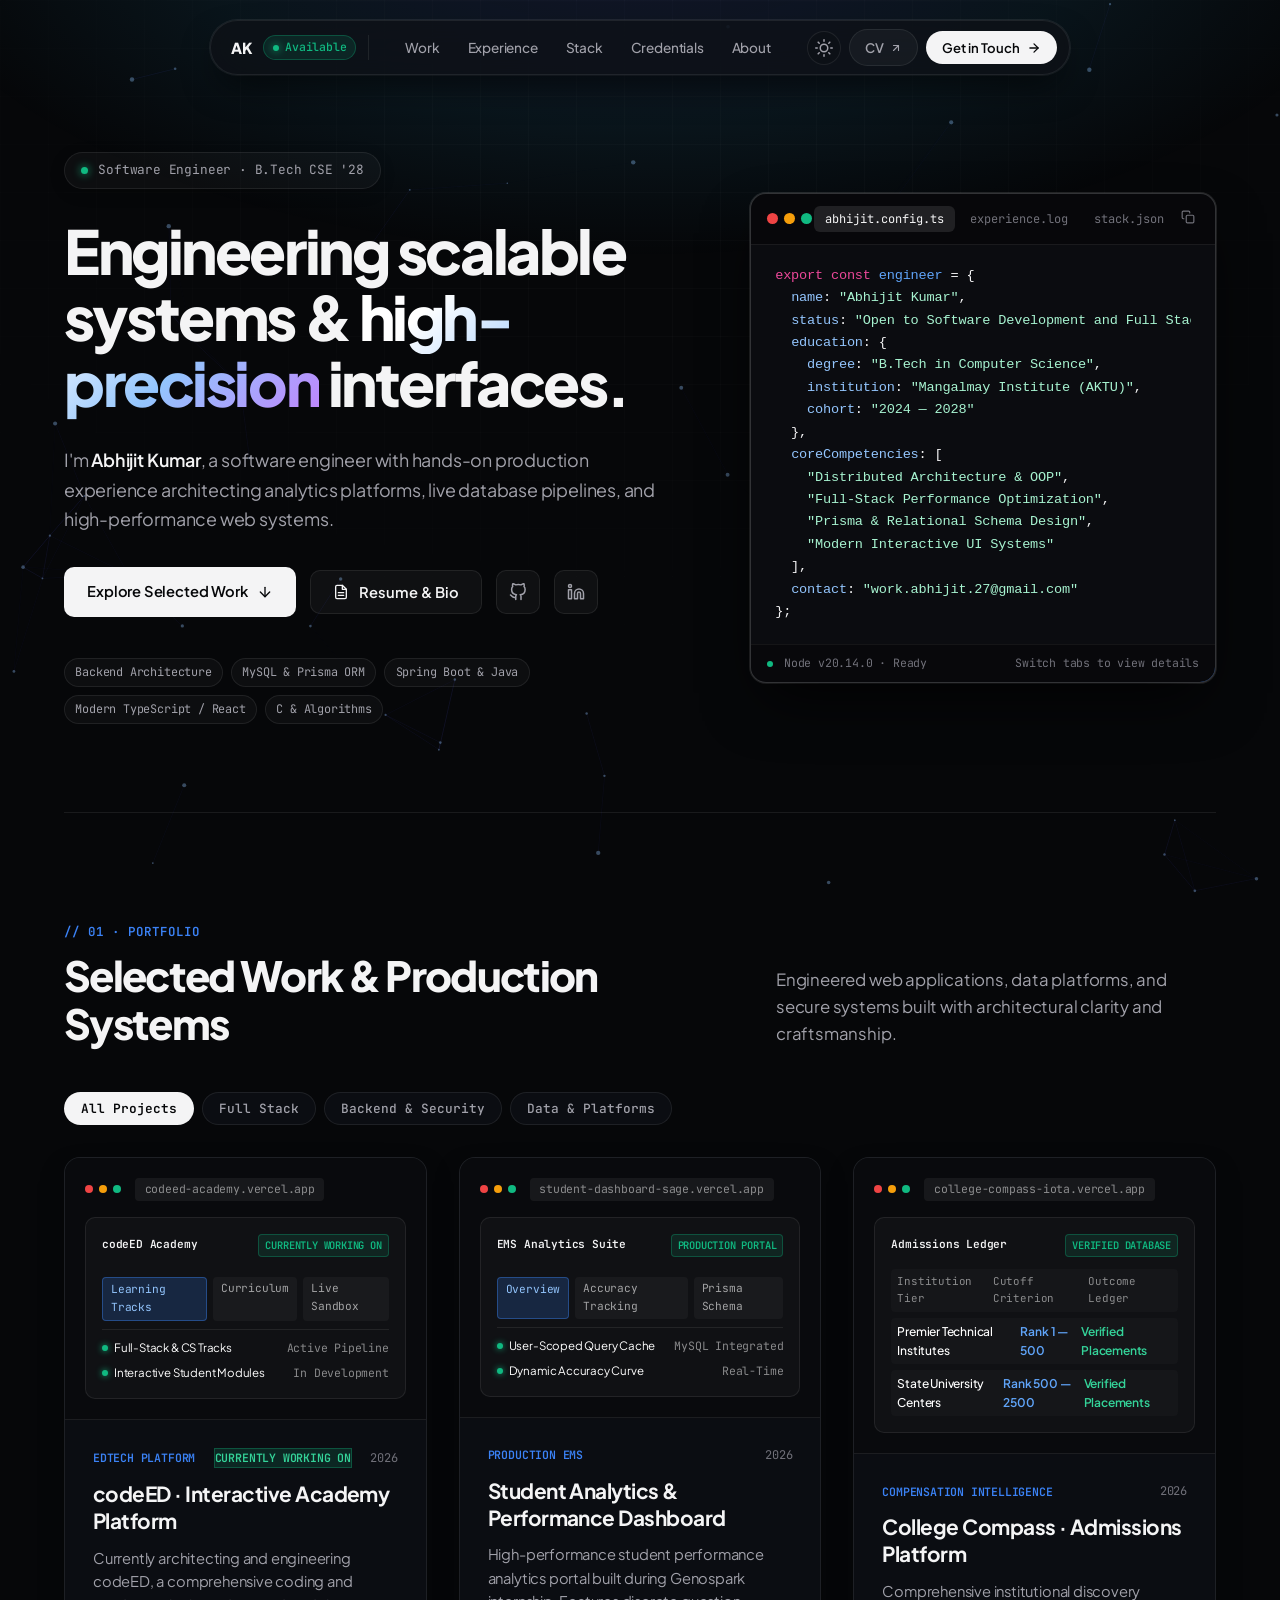
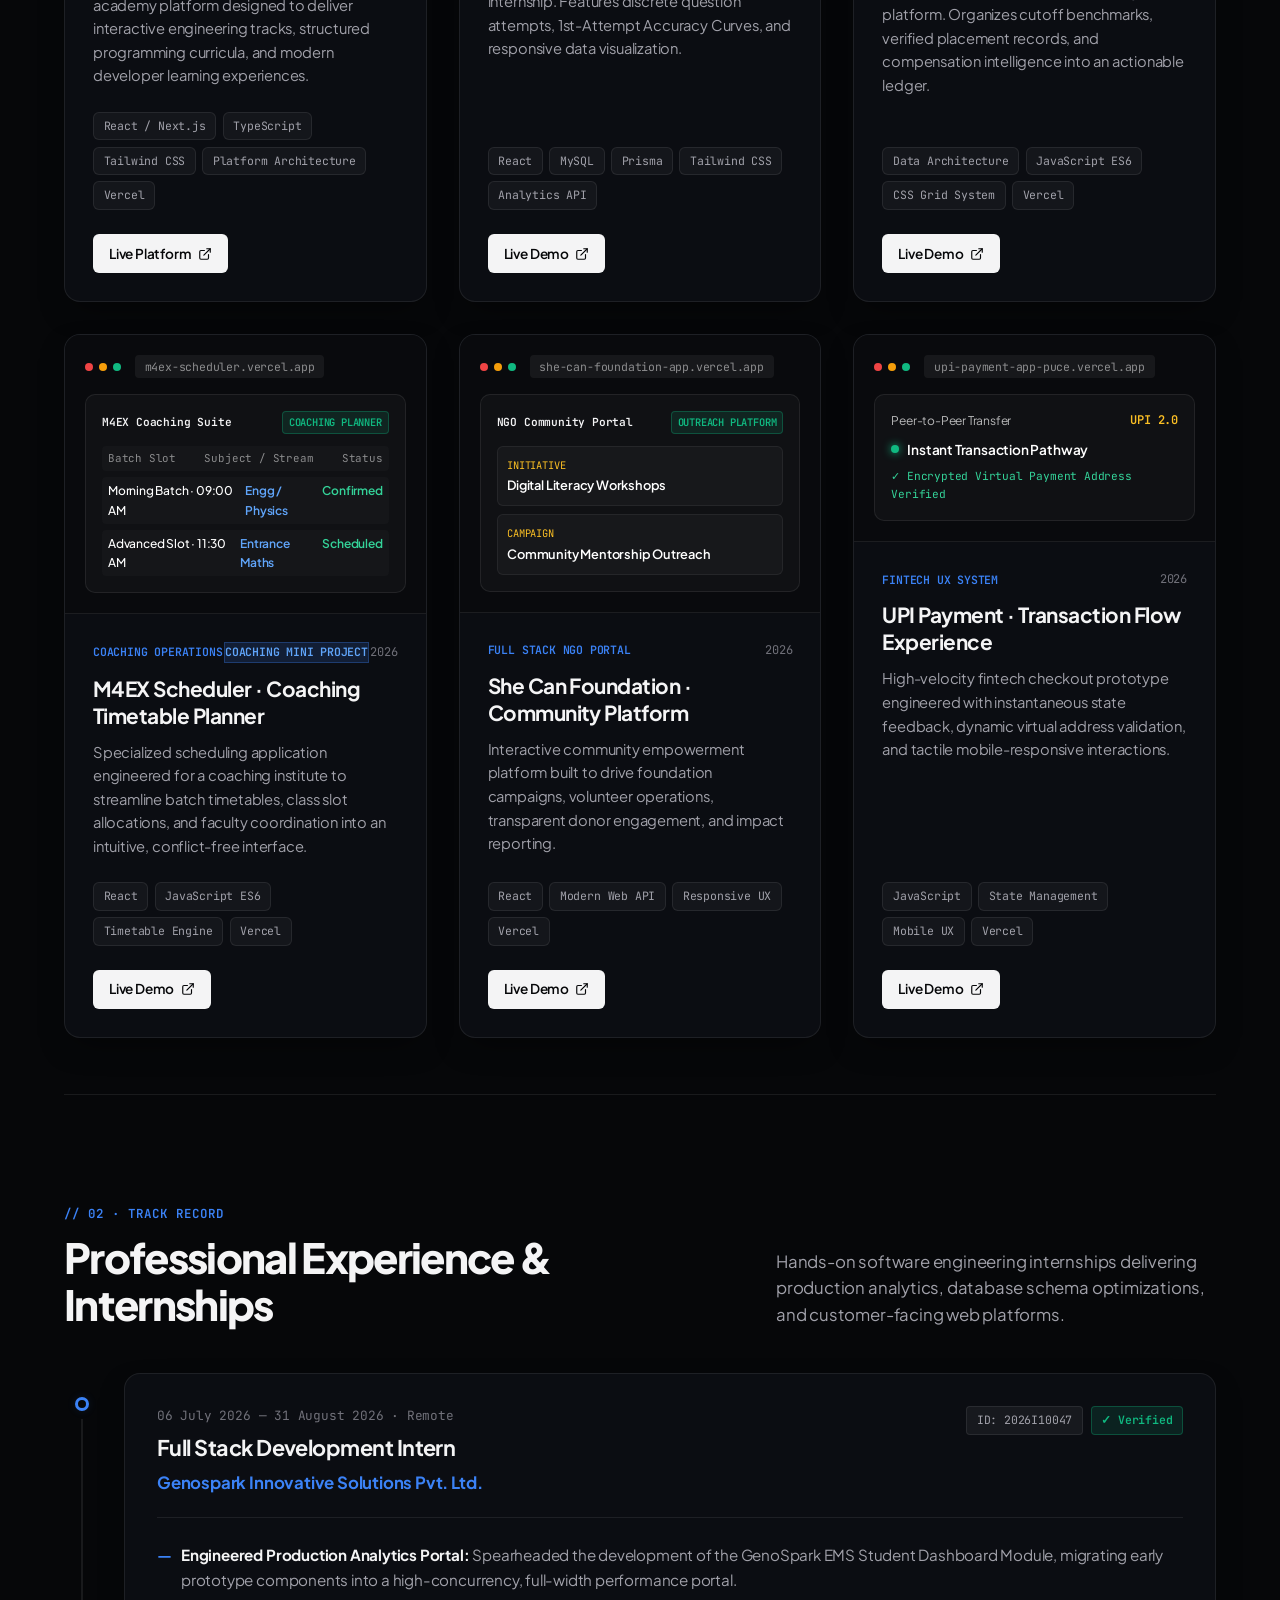
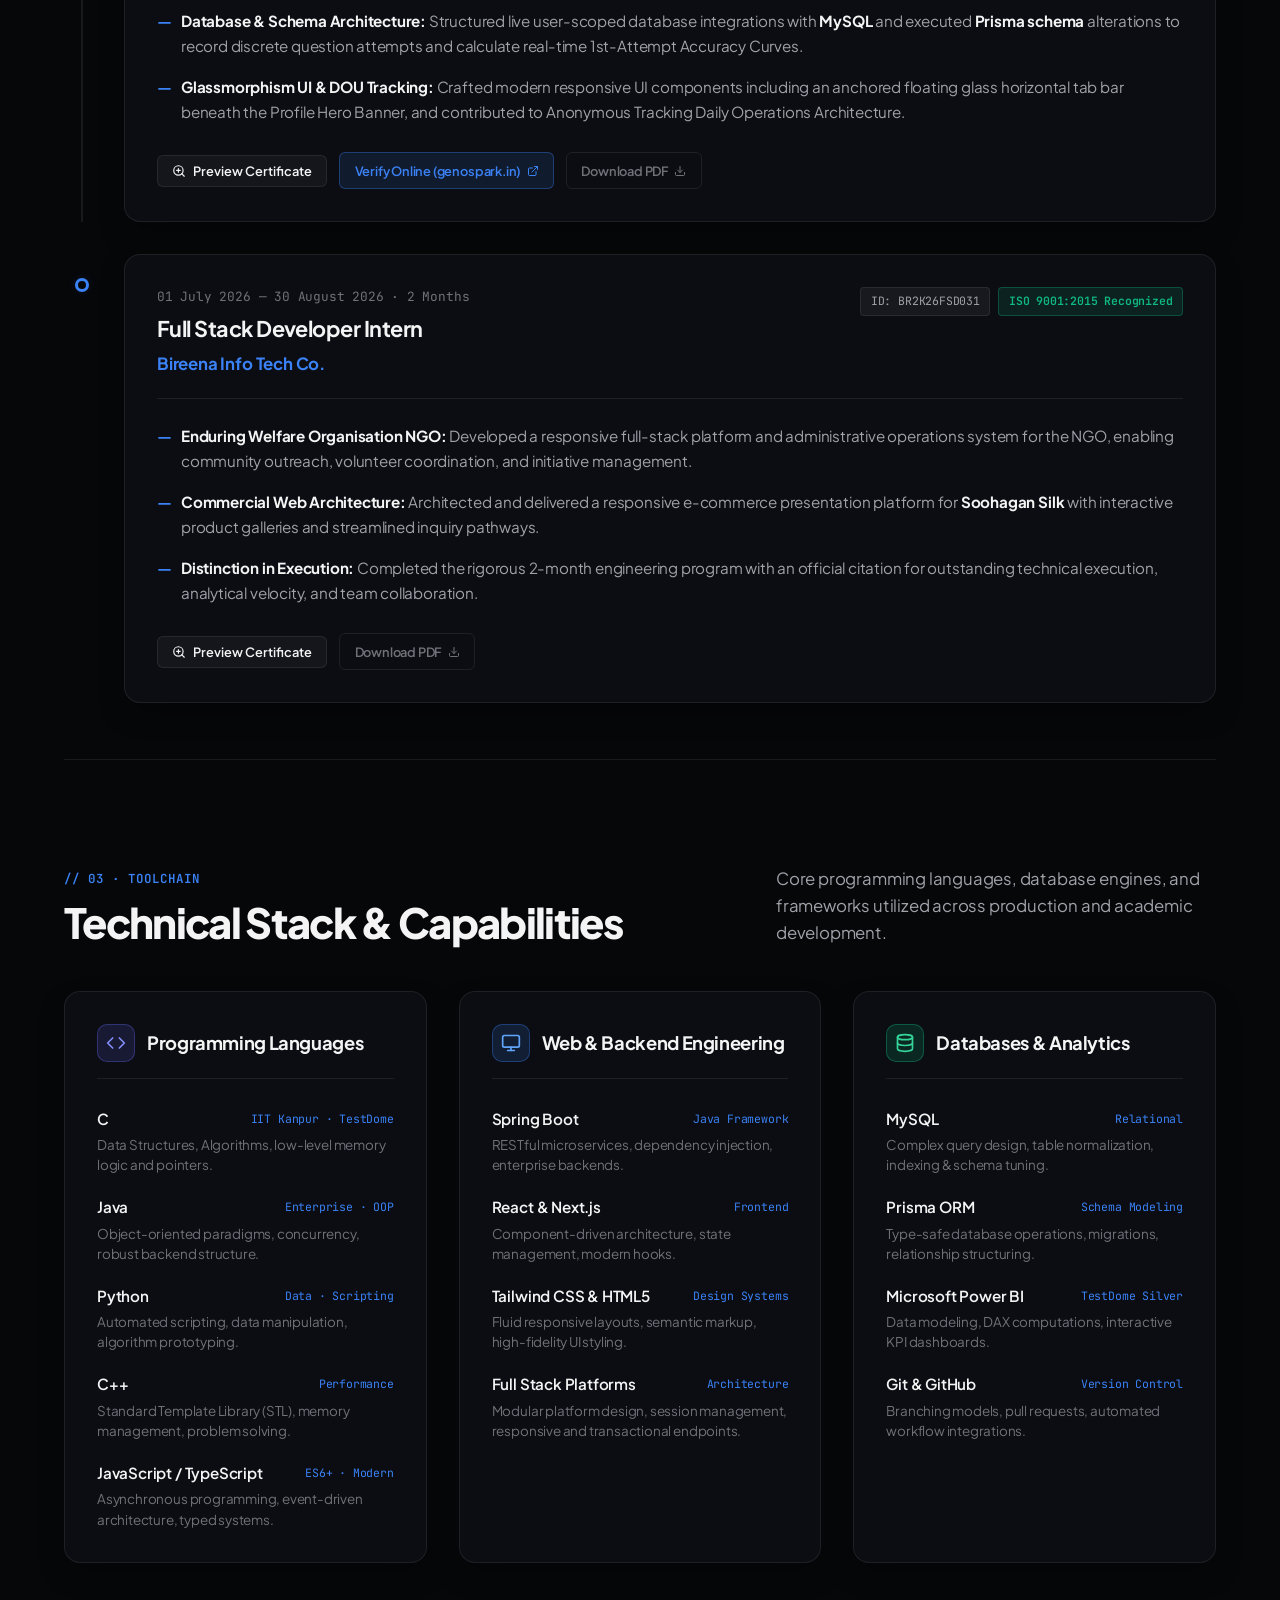
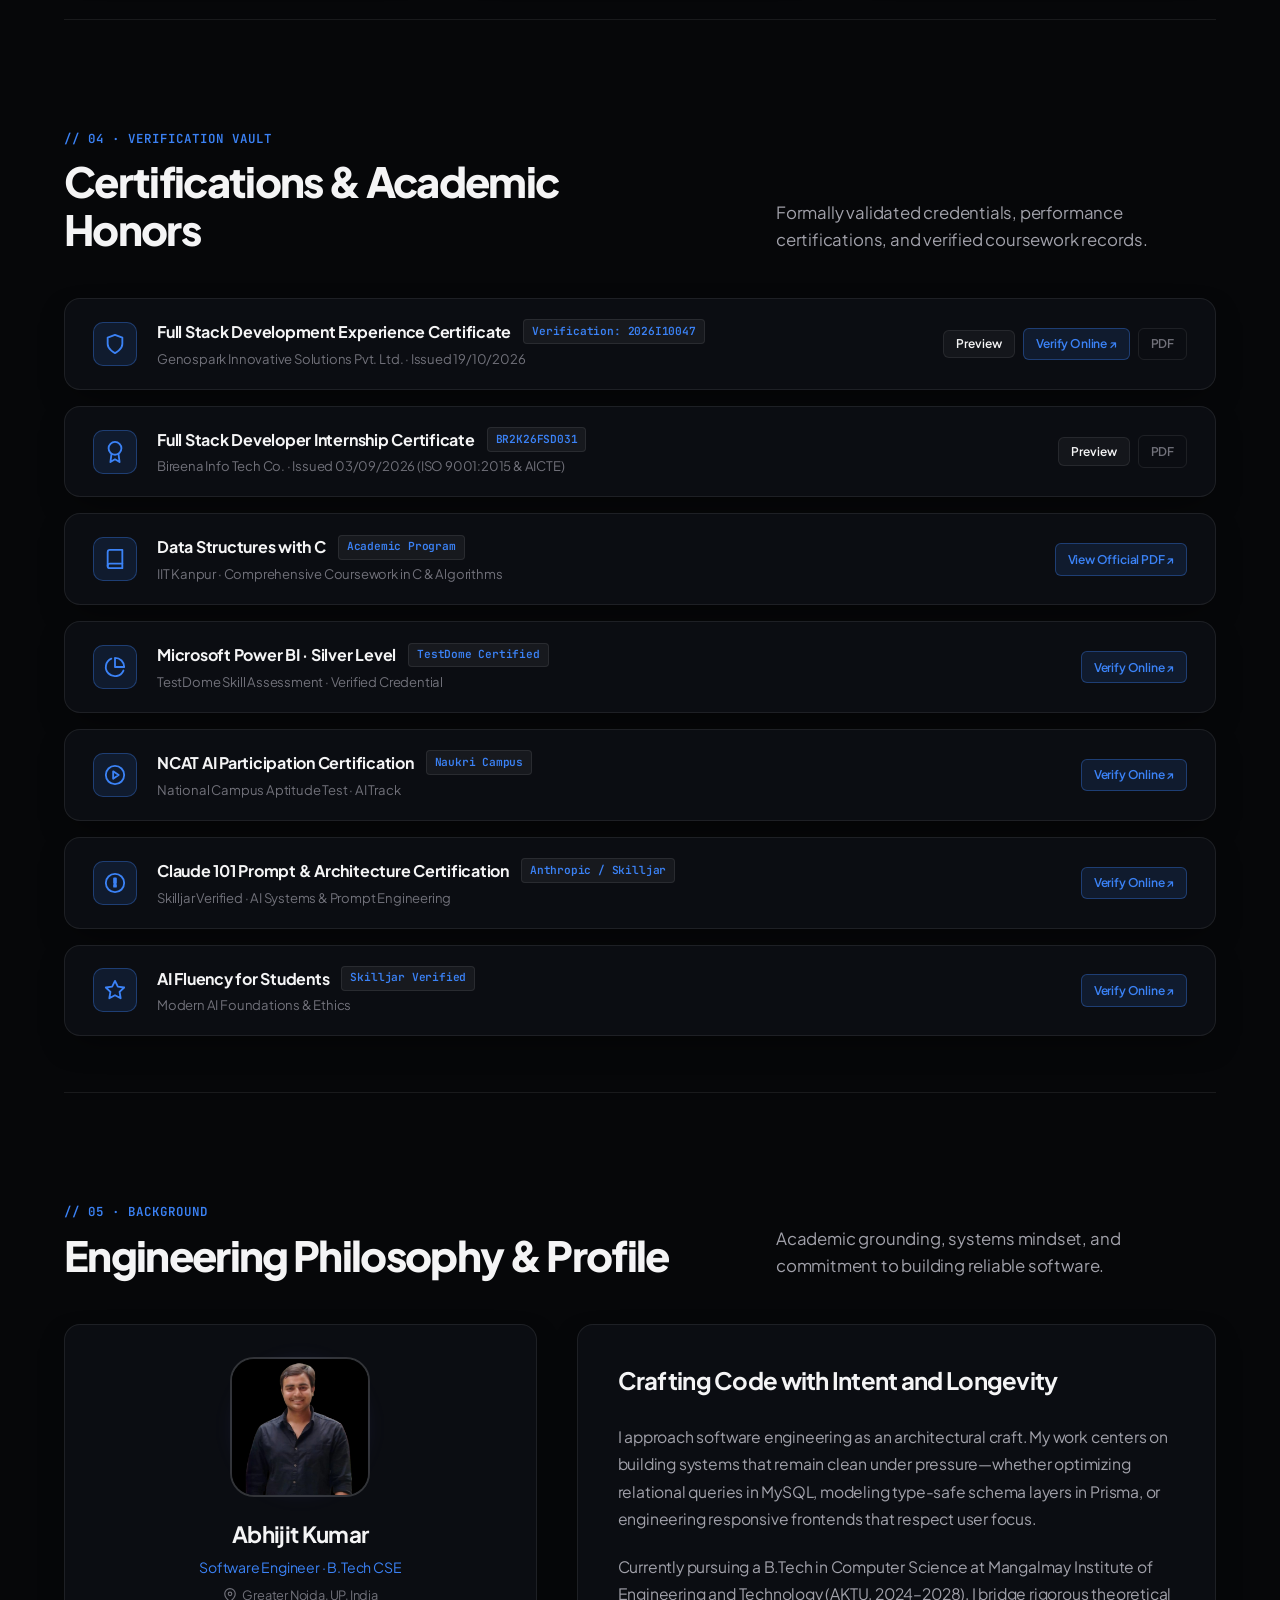
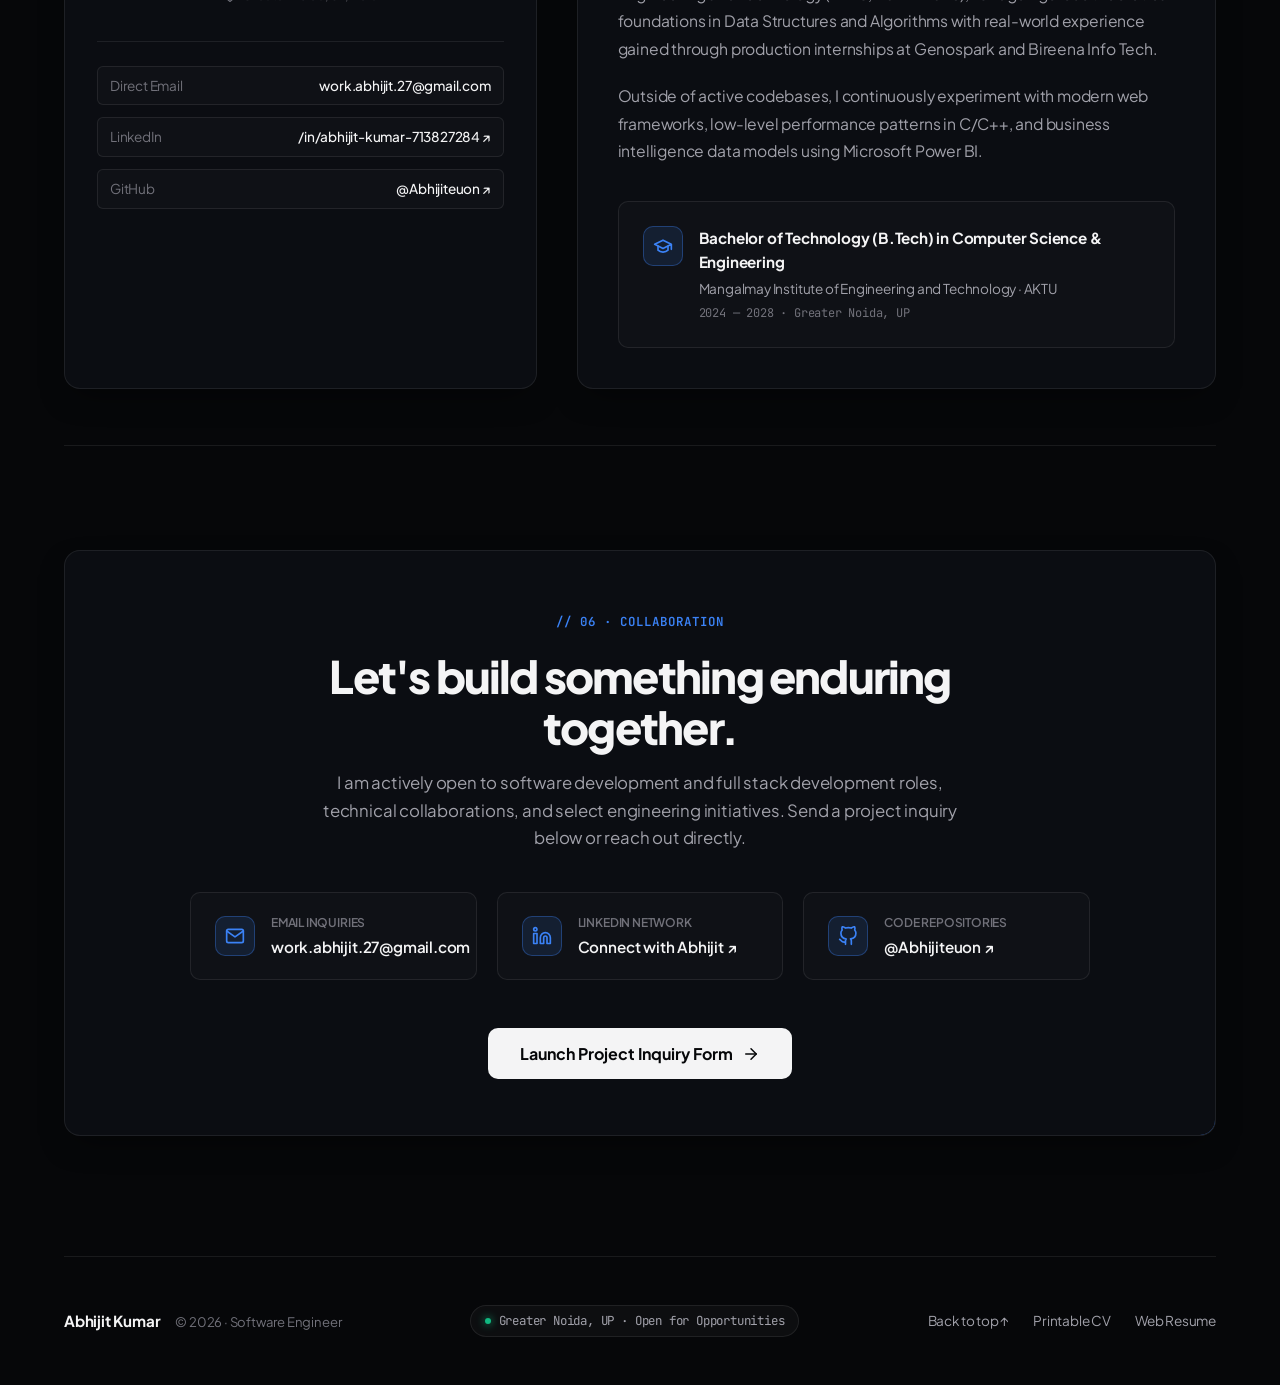
==== commit 48b0a84a: "Update projects: remove PHP, add codeED platform and M4EX scheduler" ====
--- a/index.html
+++ b/index.html
@@ -275,8 +275,72 @@
             <!-- Projects Grid -->
             <div class="projects-grid">
                 
-                <!-- Project 1: Student Dashboard -->
-                <article class="project-card spotlight-card border-beam-hover" data-category="fullstack">
+                <!-- Project 1: codeED Platform (Currently Working On) -->
+                <article class="project-card spotlight-card border-beam-hover" data-category="fullstack backend analytics">
+                    <div class="project-mockup-frame">
+                        <div class="browser-chrome">
+                            <span class="chrome-dot red-dot"></span>
+                            <span class="chrome-dot yellow-dot"></span>
+                            <span class="chrome-dot green-dot"></span>
+                            <div class="chrome-address">codeed-academy.vercel.app</div>
+                        </div>
+                        <div class="mockup-ui mockup-codeed">
+                            <div class="ui-mockup-top">
+                                <span class="ui-pill">codeED Academy</span>
+                                <span class="ui-badge-live">CURRENTLY WORKING ON</span>
+                            </div>
+                            <div class="mockup-module-bar">
+                                <span class="mod-tab active">Learning Tracks</span>
+                                <span class="mod-tab">Curriculum</span>
+                                <span class="mod-tab">Live Sandbox</span>
+                            </div>
+                            <div class="mockup-feature-rows">
+                                <div class="feature-item">
+                                    <span class="feature-dot active"></span>
+                                    <span class="feature-name">Full-Stack &amp; CS Tracks</span>
+                                    <span class="feature-status">Active Pipeline</span>
+                                </div>
+                                <div class="feature-item">
+                                    <span class="feature-dot active"></span>
+                                    <span class="feature-name">Interactive Student Modules</span>
+                                    <span class="feature-status">In Development</span>
+                                </div>
+                            </div>
+                        </div>
+                    </div>
+
+                    <div class="project-body">
+                        <div class="project-meta-row">
+                            <span class="project-badge">EdTech Platform</span>
+                            <span class="project-badge" style="background: rgba(16, 185, 129, 0.15); color: #34d399; border: 1px solid rgba(16, 185, 129, 0.3); font-weight: 600;">Currently Working On</span>
+                            <span class="project-year">2026</span>
+                        </div>
+                        <h3 class="project-title">codeED &middot; Interactive Academy Platform</h3>
+                        <p class="project-desc">
+                            Currently architecting and engineering codeED, a comprehensive coding and academy platform designed to deliver interactive engineering tracks, structured programming curricula, and modern developer learning experiences.
+                        </p>
+                        <div class="project-tech-stack">
+                            <span class="tech-tag">React / Next.js</span>
+                            <span class="tech-tag">TypeScript</span>
+                            <span class="tech-tag">Tailwind CSS</span>
+                            <span class="tech-tag">Platform Architecture</span>
+                            <span class="tech-tag">Vercel</span>
+                        </div>
+                        <div class="project-links">
+                            <a href="https://codeed-academy.vercel.app/" target="_blank" rel="noopener noreferrer" class="link-btn primary-link">
+                                <span>Live Platform</span>
+                                <svg width="14" height="14" viewBox="0 0 24 24" fill="none" stroke="currentColor" stroke-width="2" stroke-linecap="round" stroke-linejoin="round">
+                                    <path d="M18 13v6a2 2 0 0 1-2 2H5a2 2 0 0 1-2-2V8a2 2 0 0 1 2-2h6"></path>
+                                    <polyline points="15 3 21 3 21 9"></polyline>
+                                    <line x1="10" y1="14" x2="21" y2="3"></line>
+                                </svg>
+                            </a>
+                        </div>
+                    </div>
+                </article>
+
+                <!-- Project 2: Student Dashboard -->
+                <article class="project-card spotlight-card border-beam-hover" data-category="fullstack analytics">
                     <div class="project-mockup-frame">
                         <div class="browser-chrome">
                             <span class="chrome-dot red-dot"></span>
@@ -338,7 +402,7 @@
                     </div>
                 </article>
 
-                <!-- Project 2: College Compass -->
+                <!-- Project 3: College Compass -->
                 <article class="project-card spotlight-card border-beam-hover" data-category="analytics">
                     <div class="project-mockup-frame">
                         <div class="browser-chrome">
@@ -400,7 +464,70 @@
                     </div>
                 </article>
 
-                <!-- Project 3: She Can Foundation -->
+                <!-- Project 4: M4EX Scheduler (Mini Project for Coaching) -->
+                <article class="project-card spotlight-card border-beam-hover" data-category="fullstack analytics">
+                    <div class="project-mockup-frame">
+                        <div class="browser-chrome">
+                            <span class="chrome-dot red-dot"></span>
+                            <span class="chrome-dot yellow-dot"></span>
+                            <span class="chrome-dot green-dot"></span>
+                            <div class="chrome-address">m4ex-scheduler.vercel.app</div>
+                        </div>
+                        <div class="mockup-ui mockup-scheduler">
+                            <div class="ui-mockup-top">
+                                <span class="ui-pill">M4EX Coaching Suite</span>
+                                <span class="ui-badge-live">COACHING PLANNER</span>
+                            </div>
+                            <div class="ui-mockup-table">
+                                <div class="table-row table-hdr">
+                                    <span>Batch Slot</span>
+                                    <span>Subject / Stream</span>
+                                    <span>Status</span>
+                                </div>
+                                <div class="table-row">
+                                    <span class="inst-name">Morning Batch &middot; 09:00 AM</span>
+                                    <span class="tag-accent">Engg / Physics</span>
+                                    <span class="tag-success">Confirmed</span>
+                                </div>
+                                <div class="table-row">
+                                    <span class="inst-name">Advanced Slot &middot; 11:30 AM</span>
+                                    <span class="tag-accent">Entrance Maths</span>
+                                    <span class="tag-success">Scheduled</span>
+                                </div>
+                            </div>
+                        </div>
+                    </div>
+
+                    <div class="project-body">
+                        <div class="project-meta-row">
+                            <span class="project-badge">Coaching Operations</span>
+                            <span class="project-badge" style="background: rgba(59, 130, 246, 0.15); color: #60a5fa; border: 1px solid rgba(59, 130, 246, 0.3); font-weight: 600;">Coaching Mini Project</span>
+                            <span class="project-year">2026</span>
+                        </div>
+                        <h3 class="project-title">M4EX Scheduler &middot; Coaching Timetable Planner</h3>
+                        <p class="project-desc">
+                            Specialized scheduling application engineered for a coaching institute to streamline batch timetables, class slot allocations, and faculty coordination into an intuitive, conflict-free interface.
+                        </p>
+                        <div class="project-tech-stack">
+                            <span class="tech-tag">React</span>
+                            <span class="tech-tag">JavaScript ES6</span>
+                            <span class="tech-tag">Timetable Engine</span>
+                            <span class="tech-tag">Vercel</span>
+                        </div>
+                        <div class="project-links">
+                            <a href="https://m4ex-scheduler.vercel.app/" target="_blank" rel="noopener noreferrer" class="link-btn primary-link">
+                                <span>Live Demo</span>
+                                <svg width="14" height="14" viewBox="0 0 24 24" fill="none" stroke="currentColor" stroke-width="2" stroke-linecap="round" stroke-linejoin="round">
+                                    <path d="M18 13v6a2 2 0 0 1-2 2H5a2 2 0 0 1-2-2V8a2 2 0 0 1 2-2h6"></path>
+                                    <polyline points="15 3 21 3 21 9"></polyline>
+                                    <line x1="10" y1="14" x2="21" y2="3"></line>
+                                </svg>
+                            </a>
+                        </div>
+                    </div>
+                </article>
+
+                <!-- Project 5: She Can Foundation -->
                 <article class="project-card spotlight-card border-beam-hover" data-category="fullstack">
                     <div class="project-mockup-frame">
                         <div class="browser-chrome">
@@ -455,53 +582,8 @@
                     </div>
                 </article>
 
-                <!-- Project 4: TaskMaster PHP System -->
-                <article class="project-card spotlight-card border-beam-hover" data-category="backend">
-                    <div class="project-mockup-frame">
-                        <div class="browser-chrome">
-                            <span class="chrome-dot red-dot"></span>
-                            <span class="chrome-dot yellow-dot"></span>
-                            <span class="chrome-dot green-dot"></span>
-                            <div class="chrome-address">abhijit-euon.free.nf</div>
-                        </div>
-                        <div class="mockup-ui mockup-terminal-app">
-                            <div class="term-line"><span class="prompt">$</span> auth_service --verify-bcrypt</div>
-                            <div class="term-line success">&check; [SECURITY] Bcrypt rounds=12 &middot; XSS sanitizer active</div>
-                            <div class="term-line"><span class="prompt">$</span> db_status --engine=sqlite3</div>
-                            <div class="term-line info">&bull; Connection pool established (0 config, transactional)</div>
-                        </div>
-                    </div>
-
-                    <div class="project-body">
-                        <div class="project-meta-row">
-                            <span class="project-badge">Backend Architecture</span>
-                            <span class="project-year">2026</span>
-                        </div>
-                        <h3 class="project-title">TaskMaster &middot; Hardened PHP Management System</h3>
-                        <p class="project-desc">
-                            Engineered with core backend security patterns: zero-configuration SQLite transactional layer, Bcrypt password hashing, session hardening, and XSS/CSRF mitigation.
-                        </p>
-                        <div class="project-tech-stack">
-                            <span class="tech-tag">PHP 8</span>
-                            <span class="tech-tag">SQLite</span>
-                            <span class="tech-tag">Security Engineering</span>
-                            <span class="tech-tag">Bcrypt</span>
-                        </div>
-                        <div class="project-links">
-                            <a href="https://abhijit-euon.free.nf/" target="_blank" rel="noopener noreferrer" class="link-btn primary-link">
-                                <span>Live Demo</span>
-                                <svg width="14" height="14" viewBox="0 0 24 24" fill="none" stroke="currentColor" stroke-width="2" stroke-linecap="round" stroke-linejoin="round">
-                                    <path d="M18 13v6a2 2 0 0 1-2 2H5a2 2 0 0 1-2-2V8a2 2 0 0 1 2-2h6"></path>
-                                    <polyline points="15 3 21 3 21 9"></polyline>
-                                    <line x1="10" y1="14" x2="21" y2="3"></line>
-                                </svg>
-                            </a>
-                        </div>
-                    </div>
-                </article>
-
-                <!-- Project 5: UPI Payment Interface -->
-                <article class="project-card spotlight-card border-beam-hover" data-category="fullstack">
+                <!-- Project 6: UPI Payment Interface -->
+                <article class="project-card spotlight-card border-beam-hover" data-category="fullstack backend">
                     <div class="project-mockup-frame">
                         <div class="browser-chrome">
                             <span class="chrome-dot red-dot"></span>
@@ -802,10 +884,10 @@
 
                         <div class="tech-item">
                             <div class="tech-head">
-                                <span class="tech-title">PHP Architecture</span>
-                                <span class="tech-level">Backend</span>
-                            </div>
-                            <p class="tech-desc">Secure session management, CSRF protection, transactional endpoints.</p>
+                                <span class="tech-title">Full Stack Platforms</span>
+                                <span class="tech-level">Architecture</span>
+                            </div>
+                            <p class="tech-desc">Modular platform design, session management, responsive and transactional endpoints.</p>
                         </div>
                     </div>
                 </div>
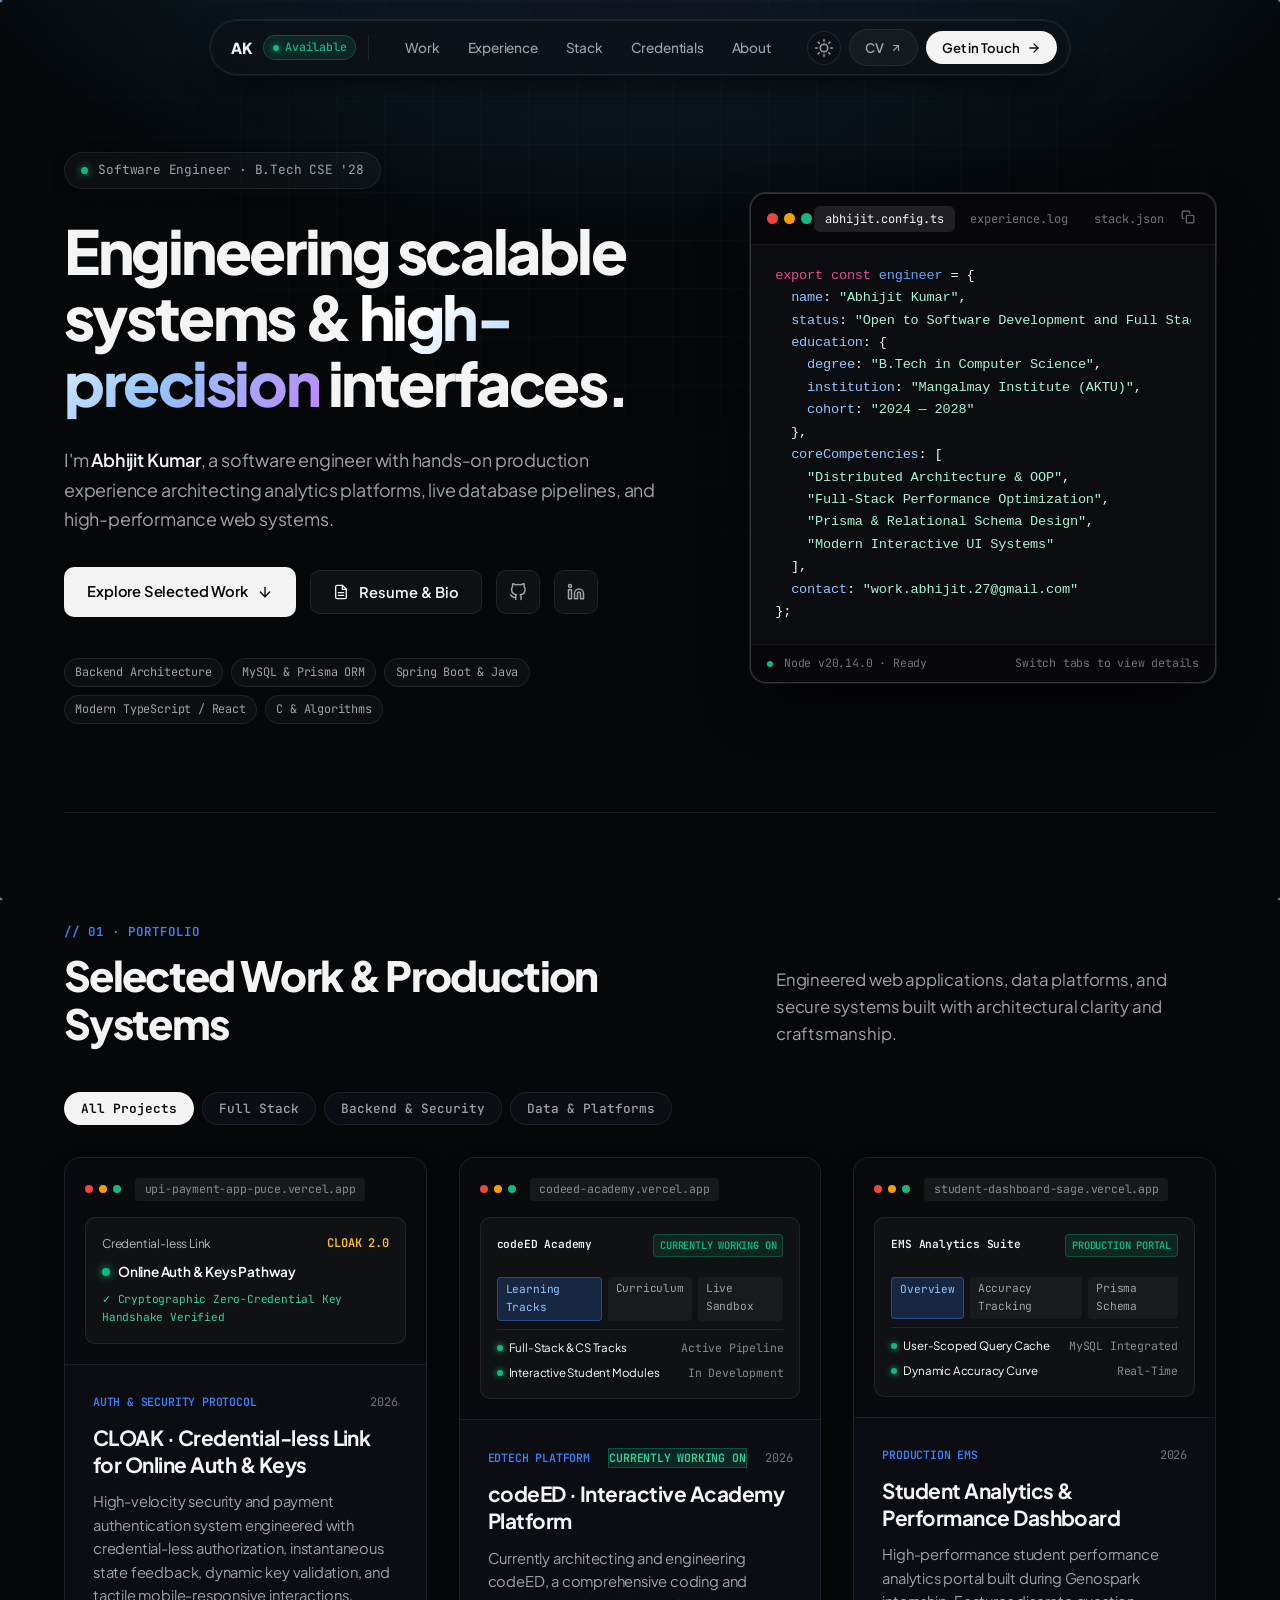
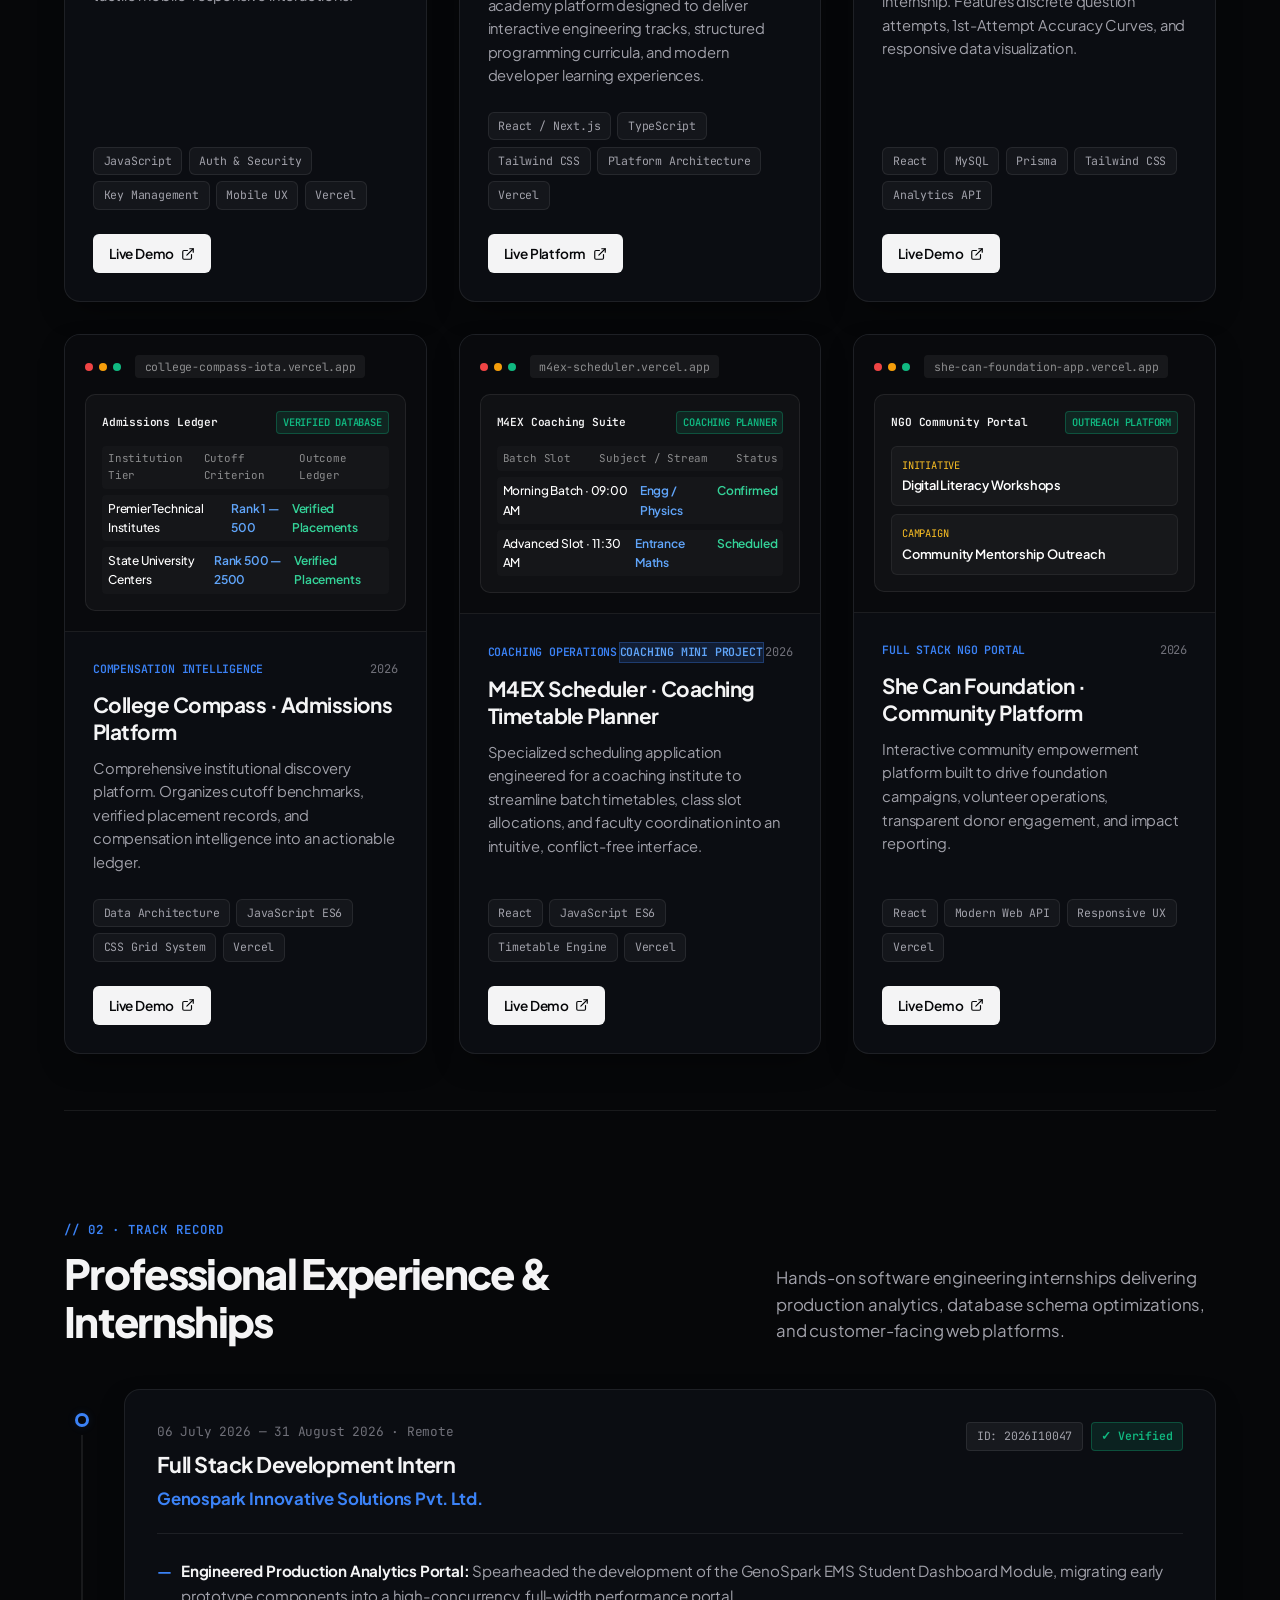
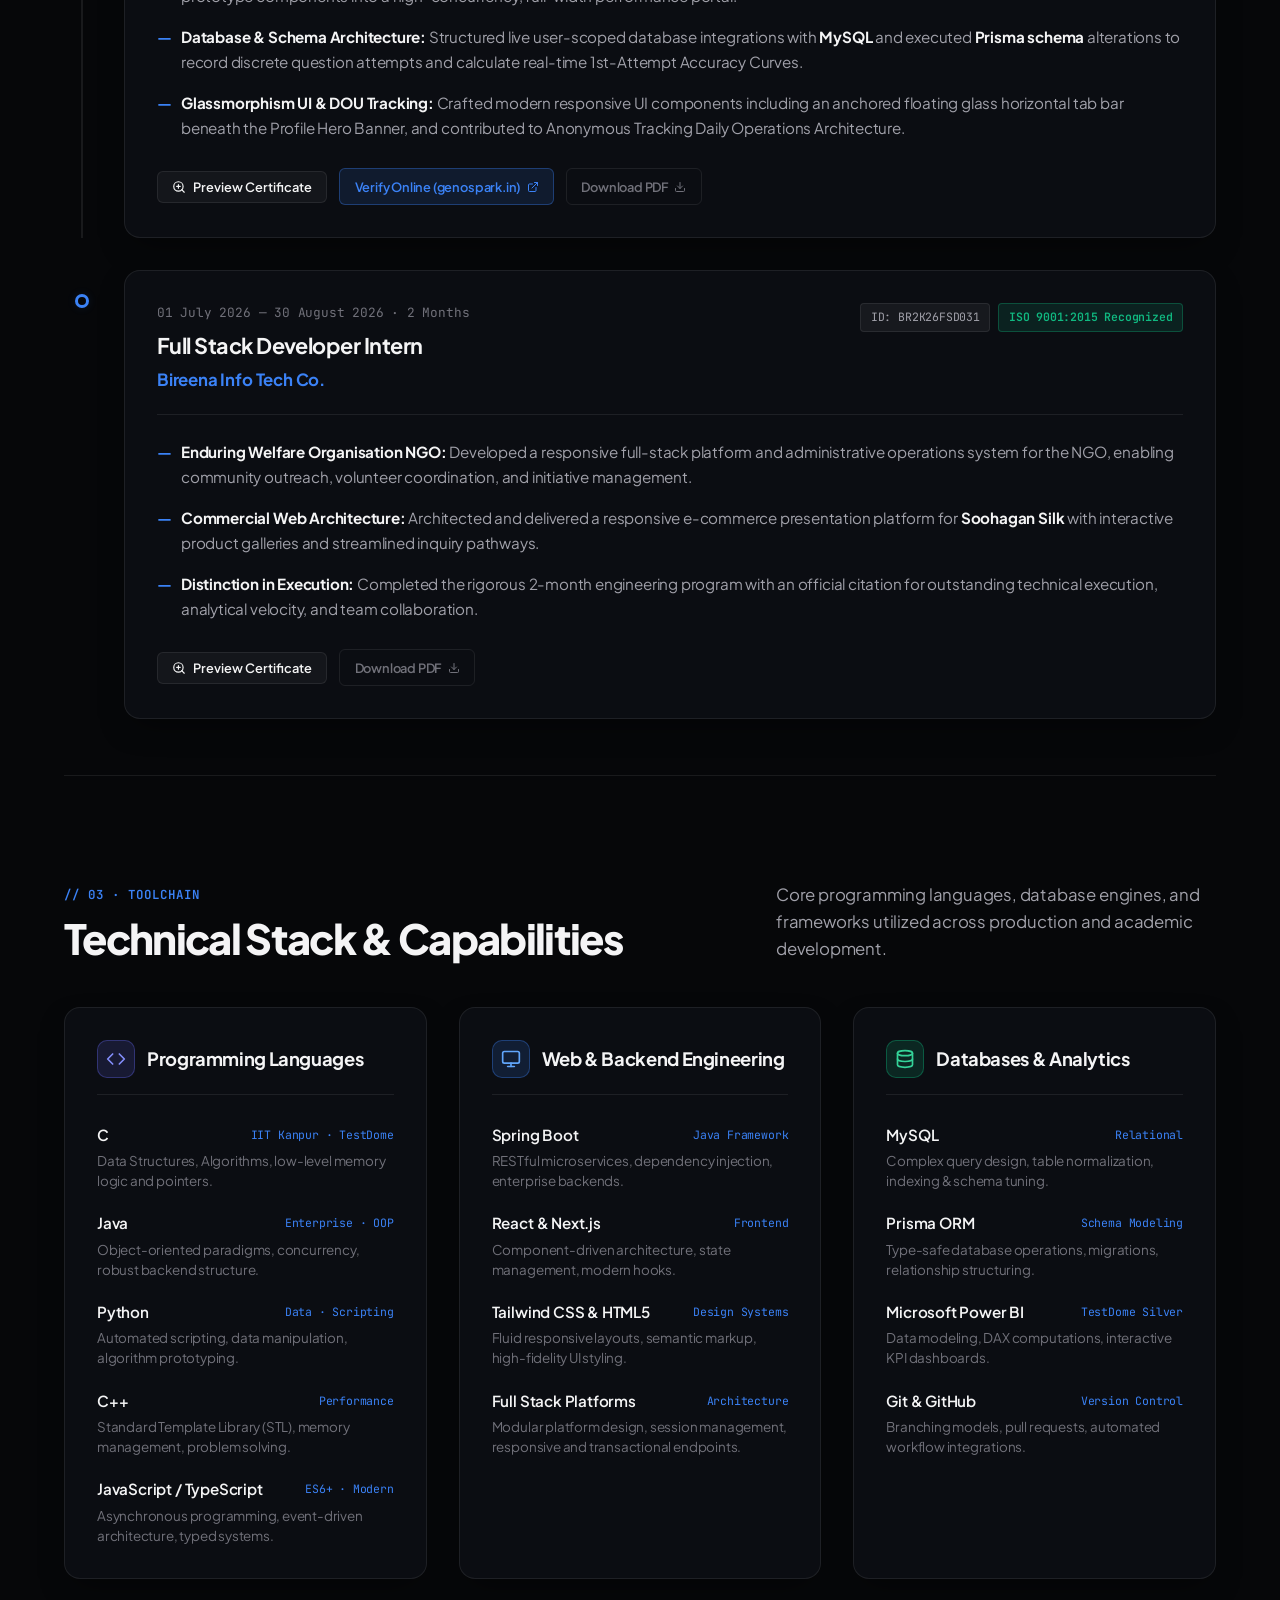
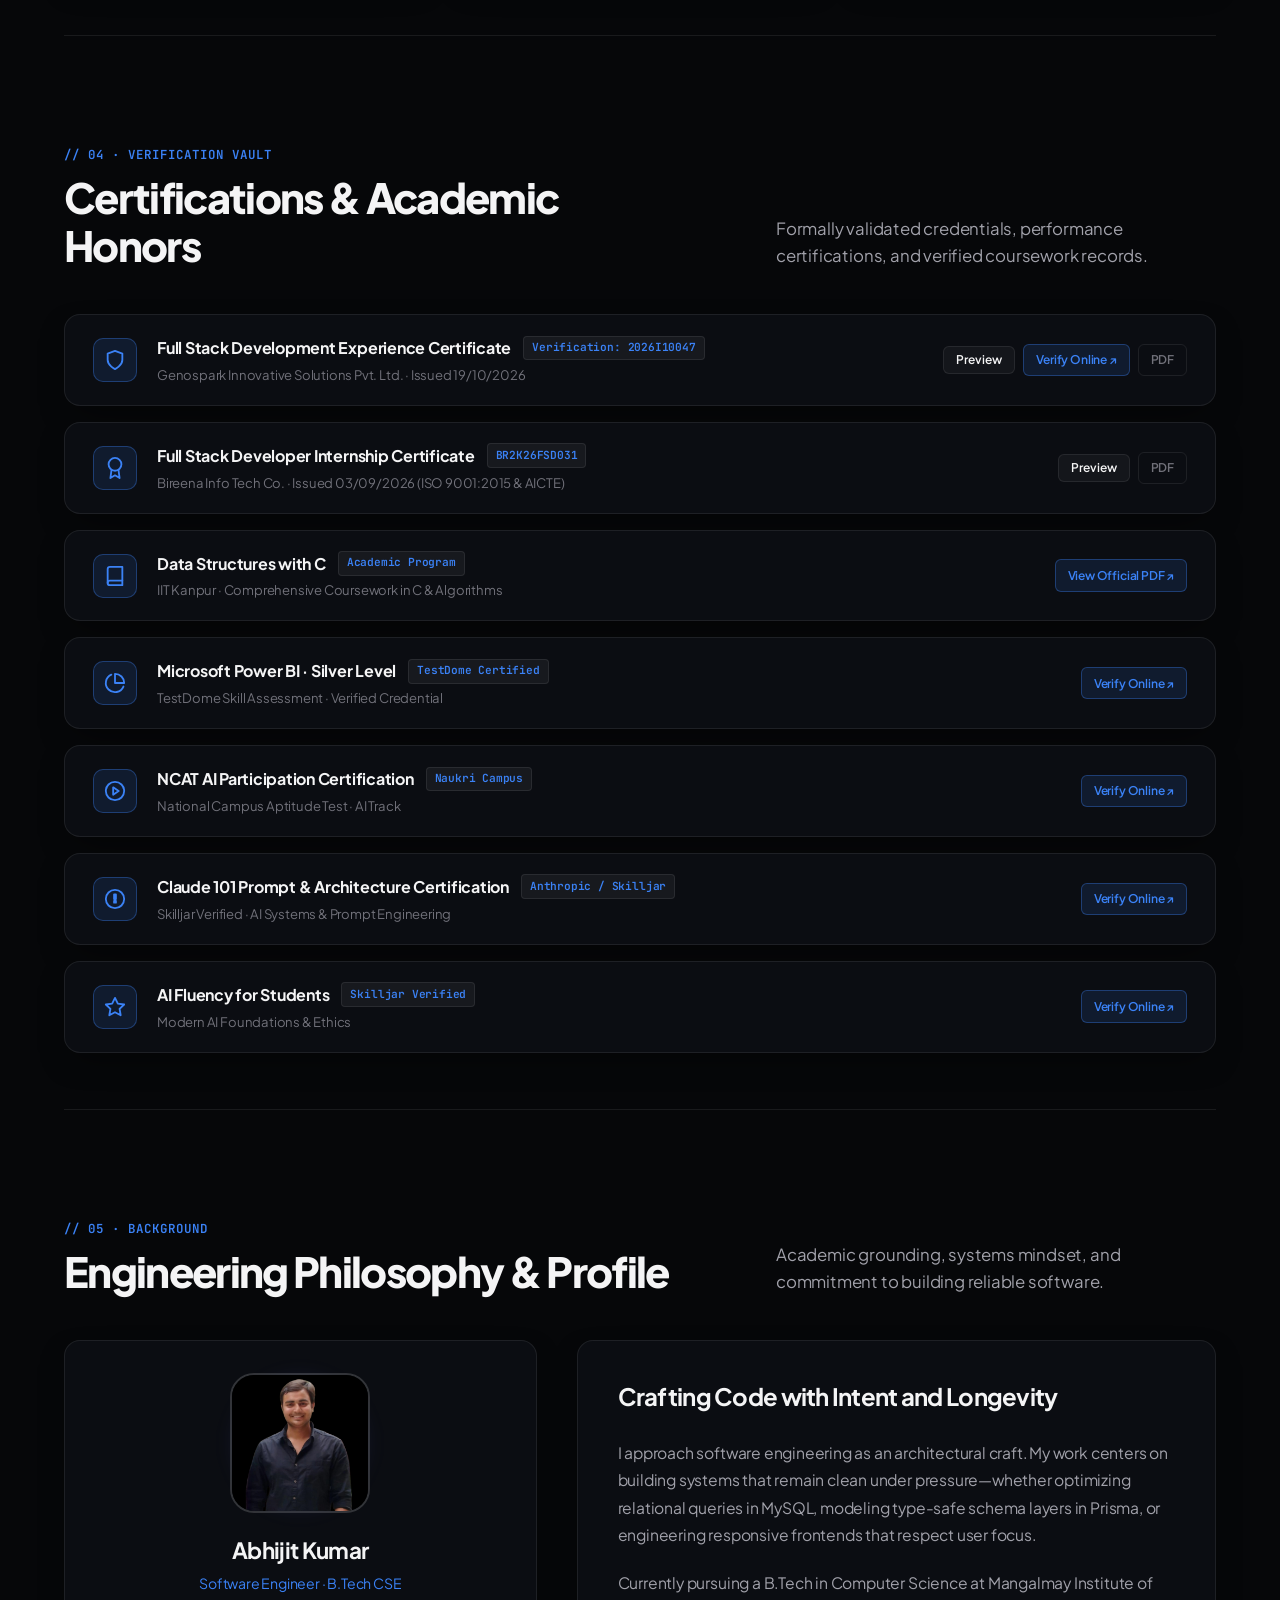
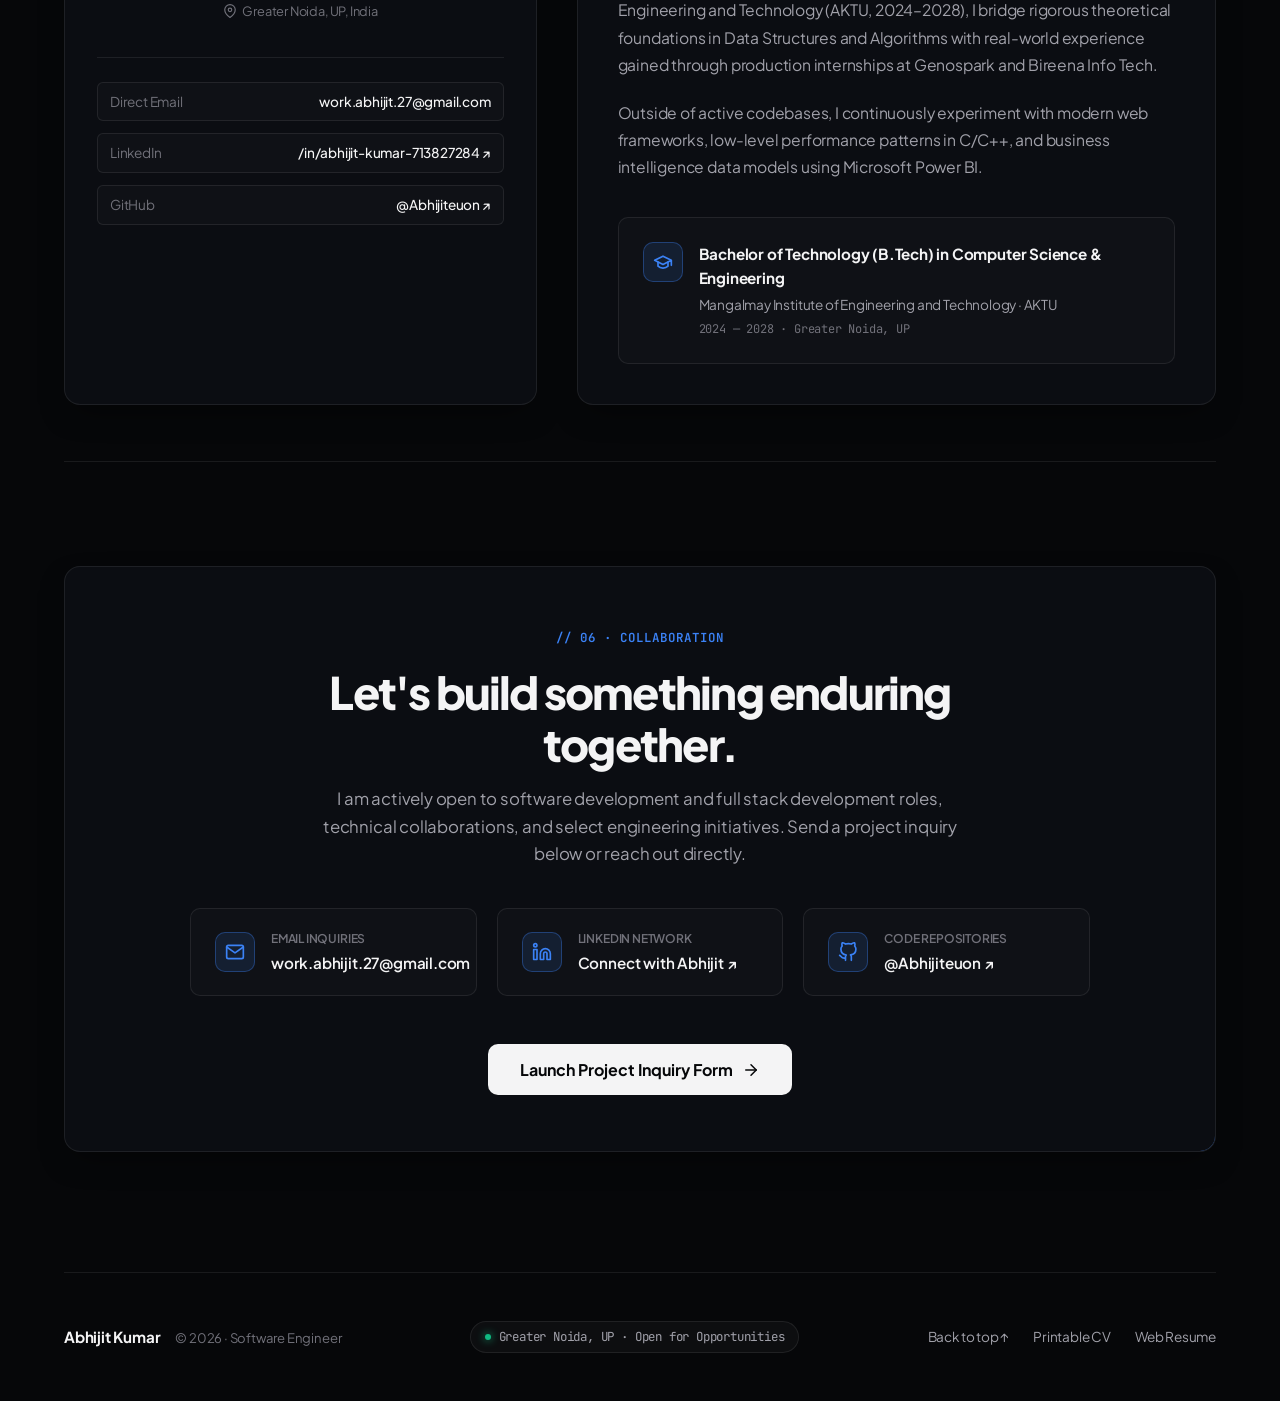
==== commit afd3aaa4: "Rebrand UPI Payment App to CLOAK and set to first position in projects section" ====
--- a/index.html
+++ b/index.html
@@ -275,7 +275,60 @@
             <!-- Projects Grid -->
             <div class="projects-grid">
                 
-                <!-- Project 1: codeED Platform (Currently Working On) -->
+                <!-- Project 1: CLOAK - Credential-less Link for Online Auth & Keys -->
+                <article class="project-card spotlight-card border-beam-hover" data-category="fullstack backend">
+                    <div class="project-mockup-frame">
+                        <div class="browser-chrome">
+                            <span class="chrome-dot red-dot"></span>
+                            <span class="chrome-dot yellow-dot"></span>
+                            <span class="chrome-dot green-dot"></span>
+                            <div class="chrome-address">upi-payment-app-puce.vercel.app</div>
+                        </div>
+                        <div class="mockup-ui mockup-upi">
+                            <div class="upi-card">
+                                <div class="upi-head">
+                                    <span>Credential-less Link</span>
+                                    <span class="upi-tag">CLOAK 2.0</span>
+                                </div>
+                                <div class="upi-state-indicator">
+                                    <span class="state-pulse"></span>
+                                    <span>Online Auth &amp; Keys Pathway</span>
+                                </div>
+                                <div class="upi-status">&check; Cryptographic Zero-Credential Key Handshake Verified</div>
+                            </div>
+                        </div>
+                    </div>
+
+                    <div class="project-body">
+                        <div class="project-meta-row">
+                            <span class="project-badge">Auth &amp; Security Protocol</span>
+                            <span class="project-year">2026</span>
+                        </div>
+                        <h3 class="project-title">CLOAK &middot; Credential-less Link for Online Auth &amp; Keys</h3>
+                        <p class="project-desc">
+                            High-velocity security and payment authentication system engineered with credential-less authorization, instantaneous state feedback, dynamic key validation, and tactile mobile-responsive interactions.
+                        </p>
+                        <div class="project-tech-stack">
+                            <span class="tech-tag">JavaScript</span>
+                            <span class="tech-tag">Auth &amp; Security</span>
+                            <span class="tech-tag">Key Management</span>
+                            <span class="tech-tag">Mobile UX</span>
+                            <span class="tech-tag">Vercel</span>
+                        </div>
+                        <div class="project-links">
+                            <a href="https://upi-payment-app-puce.vercel.app/" target="_blank" rel="noopener noreferrer" class="link-btn primary-link">
+                                <span>Live Demo</span>
+                                <svg width="14" height="14" viewBox="0 0 24 24" fill="none" stroke="currentColor" stroke-width="2" stroke-linecap="round" stroke-linejoin="round">
+                                    <path d="M18 13v6a2 2 0 0 1-2 2H5a2 2 0 0 1-2-2V8a2 2 0 0 1 2-2h6"></path>
+                                    <polyline points="15 3 21 3 21 9"></polyline>
+                                    <line x1="10" y1="14" x2="21" y2="3"></line>
+                                </svg>
+                            </a>
+                        </div>
+                    </div>
+                </article>
+
+                <!-- Project 2: codeED Platform (Currently Working On) -->
                 <article class="project-card spotlight-card border-beam-hover" data-category="fullstack backend analytics">
                     <div class="project-mockup-frame">
                         <div class="browser-chrome">
@@ -339,7 +392,7 @@
                     </div>
                 </article>
 
-                <!-- Project 2: Student Dashboard -->
+                <!-- Project 3: Student Dashboard -->
                 <article class="project-card spotlight-card border-beam-hover" data-category="fullstack analytics">
                     <div class="project-mockup-frame">
                         <div class="browser-chrome">
@@ -402,7 +455,7 @@
                     </div>
                 </article>
 
-                <!-- Project 3: College Compass -->
+                <!-- Project 4: College Compass -->
                 <article class="project-card spotlight-card border-beam-hover" data-category="analytics">
                     <div class="project-mockup-frame">
                         <div class="browser-chrome">
@@ -464,7 +517,7 @@
                     </div>
                 </article>
 
-                <!-- Project 4: M4EX Scheduler (Mini Project for Coaching) -->
+                <!-- Project 5: M4EX Scheduler (Mini Project for Coaching) -->
                 <article class="project-card spotlight-card border-beam-hover" data-category="fullstack analytics">
                     <div class="project-mockup-frame">
                         <div class="browser-chrome">
@@ -527,7 +580,7 @@
                     </div>
                 </article>
 
-                <!-- Project 5: She Can Foundation -->
+                <!-- Project 6: She Can Foundation -->
                 <article class="project-card spotlight-card border-beam-hover" data-category="fullstack">
                     <div class="project-mockup-frame">
                         <div class="browser-chrome">
@@ -571,58 +624,6 @@
                         </div>
                         <div class="project-links">
                             <a href="https://she-can-foundation-app.vercel.app/" target="_blank" rel="noopener noreferrer" class="link-btn primary-link">
-                                <span>Live Demo</span>
-                                <svg width="14" height="14" viewBox="0 0 24 24" fill="none" stroke="currentColor" stroke-width="2" stroke-linecap="round" stroke-linejoin="round">
-                                    <path d="M18 13v6a2 2 0 0 1-2 2H5a2 2 0 0 1-2-2V8a2 2 0 0 1 2-2h6"></path>
-                                    <polyline points="15 3 21 3 21 9"></polyline>
-                                    <line x1="10" y1="14" x2="21" y2="3"></line>
-                                </svg>
-                            </a>
-                        </div>
-                    </div>
-                </article>
-
-                <!-- Project 6: UPI Payment Interface -->
-                <article class="project-card spotlight-card border-beam-hover" data-category="fullstack backend">
-                    <div class="project-mockup-frame">
-                        <div class="browser-chrome">
-                            <span class="chrome-dot red-dot"></span>
-                            <span class="chrome-dot yellow-dot"></span>
-                            <span class="chrome-dot green-dot"></span>
-                            <div class="chrome-address">upi-payment-app-puce.vercel.app</div>
-                        </div>
-                        <div class="mockup-ui mockup-upi">
-                            <div class="upi-card">
-                                <div class="upi-head">
-                                    <span>Peer-to-Peer Transfer</span>
-                                    <span class="upi-tag">UPI 2.0</span>
-                                </div>
-                                <div class="upi-state-indicator">
-                                    <span class="state-pulse"></span>
-                                    <span>Instant Transaction Pathway</span>
-                                </div>
-                                <div class="upi-status">&check; Encrypted Virtual Payment Address Verified</div>
-                            </div>
-                        </div>
-                    </div>
-
-                    <div class="project-body">
-                        <div class="project-meta-row">
-                            <span class="project-badge">Fintech UX System</span>
-                            <span class="project-year">2026</span>
-                        </div>
-                        <h3 class="project-title">UPI Payment &middot; Transaction Flow Experience</h3>
-                        <p class="project-desc">
-                            High-velocity fintech checkout prototype engineered with instantaneous state feedback, dynamic virtual address validation, and tactile mobile-responsive interactions.
-                        </p>
-                        <div class="project-tech-stack">
-                            <span class="tech-tag">JavaScript</span>
-                            <span class="tech-tag">State Management</span>
-                            <span class="tech-tag">Mobile UX</span>
-                            <span class="tech-tag">Vercel</span>
-                        </div>
-                        <div class="project-links">
-                            <a href="https://upi-payment-app-puce.vercel.app/" target="_blank" rel="noopener noreferrer" class="link-btn primary-link">
                                 <span>Live Demo</span>
                                 <svg width="14" height="14" viewBox="0 0 24 24" fill="none" stroke="currentColor" stroke-width="2" stroke-linecap="round" stroke-linejoin="round">
                                     <path d="M18 13v6a2 2 0 0 1-2 2H5a2 2 0 0 1-2-2V8a2 2 0 0 1 2-2h6"></path>
